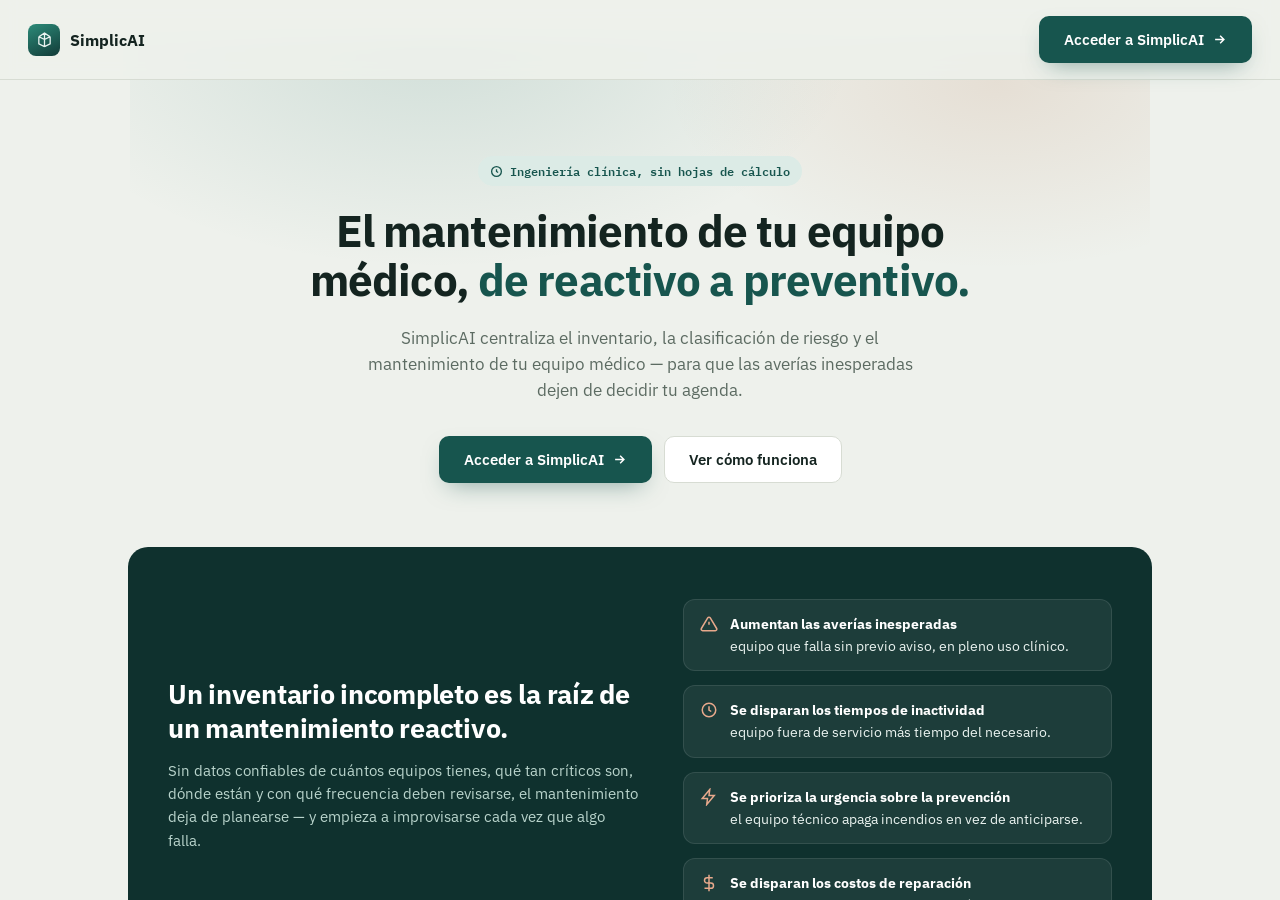
==== index.html @ 2124f2e3 "Add files via upload" ====
<!DOCTYPE html>
<html lang="es">
<head>
<meta charset="UTF-8">
<meta name="viewport" content="width=device-width, initial-scale=1.0">
<title>SimplicAI · Gestión Integral de Equipos Médicos</title>
<link rel="preconnect" href="https://fonts.googleapis.com">
<link href="https://fonts.googleapis.com/css2?family=IBM+Plex+Sans:ital,wght@0,400;0,500;0,600;0,700;1,400&family=IBM+Plex+Mono:wght@400;500;600&display=swap" rel="stylesheet">
<style>
  :root{
    --ink:#142420;
    --ink-soft:#3A4A44;
    --muted:#5C6B62;
    --paper:#EEF1EC;
    --panel:#FFFFFF;
    --panel-2:#F5F7F3;
    --line:#D7DCD3;
    --line-soft:#E3E7E0;
    --teal-900:#0F312E;
    --teal-800:#123B38;
    --teal-700:#17554E;
    --teal-600:#1F6F63;
    --teal-500:#2C8B79;
    --teal-100:#DCEBE6;
    --clay-600:#A85A2A;
    --clay-100:#F3E3D6;
    --red-700:#96281C;
    --red-100:#F4DEDA;
    --amber-600:#B8860B;
    --amber-100:#F5EACF;
    --green-600:#3F7A55;
    --green-100:#DEEBE2;
    --radius:10px;
    --shadow: 0 1px 2px rgba(15,49,46,0.06), 0 6px 20px -8px rgba(15,49,46,0.12);
  }
  *{box-sizing:border-box;}
  html,body{height:100%;}
  body{
    margin:0;
    background:var(--paper);
    color:var(--ink);
    font-family:'IBM Plex Sans',system-ui,sans-serif;
    font-size:14.5px;
    -webkit-font-smoothing:antialiased;
  }
  .mono{font-family:'IBM Plex Mono',monospace;}
  h1,h2,h3,h4{font-family:'IBM Plex Sans',sans-serif; margin:0; letter-spacing:-0.01em;}
  p{margin:0;}
  button{font-family:inherit; cursor:pointer;}
  input,select,textarea{font-family:inherit; font-size:14px;}
  ::selection{background:var(--teal-100);}

  /* ===== App shell ===== */
  .app{display:flex; min-height:100vh;}
  #providerApp{display:none; min-height:100vh;}
  .prov-hosp-card{
    background:var(--panel); border:1px solid var(--line); border-radius:var(--radius); box-shadow:var(--shadow);
    padding:18px 20px; cursor:pointer; transition:border-color .12s ease, transform .12s ease;
  }
  .prov-hosp-card:hover{border-color:var(--teal-500); transform:translateY(-1px);}
  .prov-hosp-top{display:flex; justify-content:space-between; align-items:flex-start; gap:10px; margin-bottom:10px;}
  .prov-hosp-stats{display:flex; gap:18px; margin-top:14px; padding-top:12px; border-top:1px solid var(--line-soft);}
  .prov-hosp-stat .n{font-family:'IBM Plex Mono',monospace; font-weight:700; font-size:17px;}
  .prov-hosp-stat .l{font-size:11px; color:var(--muted); text-transform:uppercase; letter-spacing:0.04em;}
  .prov-back-btn{display:inline-flex; align-items:center; gap:6px; font-size:12.5px; font-weight:600; color:var(--muted); background:none; border:none; padding:0; margin-bottom:10px;}
  .prov-back-btn:hover{color:var(--ink);}
  .prov-back-btn svg{width:15px; height:15px;}

  /* Sidebar */
  .sidebar{
    width:250px; flex:0 0 250px;
    background:var(--teal-900);
    color:#DCEBE6;
    display:flex; flex-direction:column;
    padding:22px 14px 18px;
    position:sticky; top:0; height:100vh;
  }
  .brand{display:flex; align-items:center; gap:10px; padding:4px 10px 22px; border-bottom:1px solid rgba(220,235,230,0.12); margin-bottom:16px;}
  .brand-mark{
    width:34px; height:34px; border-radius:8px;
    background:linear-gradient(155deg, var(--teal-500), var(--teal-800));
    display:flex; align-items:center; justify-content:center;
    box-shadow: inset 0 0 0 1px rgba(255,255,255,0.15);
  }
  .brand-mark svg{width:18px; height:18px;}
  .brand-name{font-weight:700; font-size:16px; color:#F4F7F3; line-height:1.1;}
  .brand-sub{font-size:10.5px; color:#8FB0A6; text-transform:uppercase; letter-spacing:0.08em; margin-top:2px;}

  .nav-group-label{font-size:10.5px; text-transform:uppercase; letter-spacing:0.09em; color:#6E9088; padding:14px 12px 6px;}
  .nav{display:flex; flex-direction:column; gap:2px;}
  .nav-item{
    display:flex; align-items:center; gap:10px;
    padding:9px 12px; border-radius:8px;
    color:#BFD6CE; text-decoration:none; font-size:13.6px; font-weight:500;
    border:none; background:transparent; width:100%; text-align:left;
    transition:background .12s ease, color .12s ease;
    position:relative;
  }
  .nav-item svg{width:17px; height:17px; flex:0 0 17px; opacity:.85;}
  .nav-item:hover{background:rgba(255,255,255,0.06); color:#fff;}
  .nav-item.active{background:var(--teal-700); color:#fff;}
  .nav-item.active svg{opacity:1;}
  .nav-badge{
    margin-left:auto; font-family:'IBM Plex Mono',monospace; font-size:10.5px;
    background:rgba(255,255,255,0.12); color:#fff; padding:1px 6px; border-radius:20px;
  }
  .nav-badge.urgent{background:var(--red-700); color:#fff;}

  .sidebar-foot{margin-top:auto; padding:14px 12px 4px; border-top:1px solid rgba(220,235,230,0.12);}
  .user-chip{display:flex; align-items:center; gap:9px;}
  .user-avatar{width:30px; height:30px; border-radius:50%; background:var(--clay-600); color:#fff; display:flex; align-items:center; justify-content:center; font-size:12px; font-weight:700;}
  .user-name{font-size:13px; color:#F0F4F1; font-weight:600;}
  .user-role{font-size:11px; color:#7FA298;}

  /* Main */
  .main{flex:1; min-width:0; display:flex; flex-direction:column;}
  .topbar{
    display:flex; align-items:center; gap:16px;
    padding:16px 28px; border-bottom:1px solid var(--line);
    background:var(--panel); position:sticky; top:0; z-index:20;
  }
  .topbar h1{font-size:19px; font-weight:700;}
  .topbar-eyebrow{font-size:11px; text-transform:uppercase; letter-spacing:0.08em; color:var(--muted); margin-bottom:2px;}
  .search{
    margin-left:auto; display:flex; align-items:center; gap:8px;
    background:var(--panel-2); border:1px solid var(--line); border-radius:8px;
    padding:7px 12px; width:280px; color:var(--muted);
  }
  .search svg{width:15px; height:15px; flex:0 0 15px;}
  .search input{border:none; background:transparent; outline:none; width:100%; color:var(--ink); font-size:13px;}
  .icon-btn{
    width:34px; height:34px; border-radius:8px; border:1px solid var(--line); background:var(--panel);
    display:flex; align-items:center; justify-content:center; color:var(--ink-soft);
  }
  .icon-btn svg{width:16px; height:16px;}

  .content{padding:26px 28px 60px; max-width:1320px; width:100%; margin:0 auto;}
  .view{display:none; animation:fade .18s ease;}
  .view.active{display:block;}
  @keyframes fade{from{opacity:0; transform:translateY(4px);} to{opacity:1; transform:none;}}

  .view-head{display:flex; align-items:flex-end; justify-content:space-between; gap:16px; margin-bottom:20px; flex-wrap:wrap;}
  .view-head h2{font-size:22px; font-weight:700;}
  .view-desc{color:var(--muted); font-size:13.5px; margin-top:4px; max-width:60ch;}

  /* Buttons */
  .btn{
    display:inline-flex; align-items:center; gap:7px; border-radius:8px; border:1px solid transparent;
    padding:9px 15px; font-size:13.5px; font-weight:600; white-space:nowrap;
  }
  .btn svg{width:15px; height:15px;}
  .btn-primary{background:var(--teal-700); color:#fff;}
  .btn-primary:hover{background:var(--teal-800);}
  .btn-clay{background:var(--clay-600); color:#fff;}
  .btn-clay:hover{background:#8f4a20;}
  .btn-ghost{background:var(--panel); border-color:var(--line); color:var(--ink);}
  .btn-ghost:hover{background:var(--panel-2);}
  .btn-sm{padding:6px 11px; font-size:12.5px;}
  .btn-block{width:100%; justify-content:center;}

  /* Cards / grid */
  .grid{display:grid; gap:16px;}
  .grid-4{grid-template-columns:repeat(4,1fr);}
  .grid-3{grid-template-columns:repeat(3,1fr);}
  .grid-2{grid-template-columns:repeat(2,1fr);}
  @media (max-width:1080px){.grid-4{grid-template-columns:repeat(2,1fr);} .grid-3{grid-template-columns:repeat(2,1fr);}}

  .card{background:var(--panel); border:1px solid var(--line); border-radius:var(--radius); box-shadow:var(--shadow);}
  .card-pad{padding:18px 20px;}

  .kpi{padding:17px 18px;}
  .kpi-label{font-size:11.5px; text-transform:uppercase; letter-spacing:0.05em; color:var(--muted); font-weight:600; display:flex; justify-content:space-between; align-items:center;}
  .kpi-value{font-size:28px; font-weight:700; margin-top:8px; font-family:'IBM Plex Mono',monospace;}
  .kpi-sub{font-size:12px; color:var(--muted); margin-top:4px;}
  .kpi-dot{width:8px; height:8px; border-radius:50%;}

  .section-title{font-size:15px; font-weight:700; margin-bottom:2px;}
  .section-sub{font-size:12.5px; color:var(--muted); margin-bottom:14px;}

  /* Tag / badges */
  .asset-tag{
    display:inline-flex; align-items:center; gap:6px;
    font-family:'IBM Plex Mono',monospace; font-size:11.5px; font-weight:600;
    border:1.5px solid var(--ink); border-radius:4px; padding:2px 7px 2px 6px;
    background:repeating-linear-gradient(135deg, #fff, #fff 5px, #FAFAF8 5px, #FAFAF8 10px);
    letter-spacing:0.02em;
  }
  .asset-tag .dot{width:5px; height:5px; border-radius:50%; background:var(--teal-600);}

  .pill{display:inline-flex; align-items:center; gap:5px; font-size:11.5px; font-weight:600; padding:3px 9px; border-radius:20px;}
  .pill-teal{background:var(--teal-100); color:var(--teal-800);}
  .pill-clay{background:var(--clay-100); color:var(--clay-600);}
  .pill-red{background:var(--red-100); color:var(--red-700);}
  .pill-amber{background:var(--amber-100); color:#8a6606;}
  .pill-green{background:var(--green-100); color:var(--green-600);}
  .pill-gray{background:#E7EAE5; color:var(--muted);}

  /* GE segmented bar (signature element) */
  .ge-bar{display:flex; align-items:center; gap:10px;}
  .ge-track{flex:1; height:9px; border-radius:5px; overflow:hidden; display:flex; background:var(--panel-2); border:1px solid var(--line-soft);}
  .ge-seg{height:100%;}
  .ge-seg.funcion{background:var(--teal-700);}
  .ge-seg.aplicacion{background:var(--teal-500);}
  .ge-seg.mantenimiento{background:var(--clay-600);}
  .ge-seg.antecedentes{background:#C9B36B;}
  .ge-num{font-family:'IBM Plex Mono',monospace; font-weight:700; font-size:14px; min-width:26px; text-align:right;}
  .ge-legend{display:flex; gap:14px; flex-wrap:wrap; margin-top:10px; font-size:11.5px; color:var(--muted);}
  .ge-legend span{display:inline-flex; align-items:center; gap:5px;}
  .ge-legend i{width:8px; height:8px; border-radius:2px; display:inline-block;}

  /* Table */
  table{width:100%; border-collapse:collapse;}
  thead th{
    text-align:left; font-size:11px; text-transform:uppercase; letter-spacing:0.05em; color:var(--muted);
    font-weight:600; padding:0 14px 10px; border-bottom:1px solid var(--line);
  }
  th.sortable{cursor:pointer; user-select:none; white-space:nowrap;}
  th.sortable:hover{color:var(--ink-soft);}
  th.sortable .sort-arrow{font-size:9px; margin-left:3px; opacity:.5;}
  th.sortable.sort-active{color:var(--teal-700);}
  th.sortable.sort-active .sort-arrow{opacity:1;}
  tbody td{padding:12px 14px; border-bottom:1px solid var(--line-soft); font-size:13.4px; vertical-align:middle;}
  tbody tr:last-child td{border-bottom:none;}
  tbody tr.clickable:hover{background:var(--panel-2); cursor:pointer;}
  .table-wrap{overflow-x:auto;}
  .cell-primary{font-weight:600;}
  .cell-sub{font-size:12px; color:var(--muted); margin-top:2px;}

  /* Filters bar */
  .filters{display:flex; gap:10px; flex-wrap:wrap; align-items:center; margin-bottom:16px;}
  .select, .input{
    border:1px solid var(--line); background:var(--panel); border-radius:8px; padding:8px 11px; font-size:13px; color:var(--ink);
  }
  .field{display:flex; flex-direction:column; gap:5px;}
  .field label{font-size:12px; font-weight:600; color:var(--ink-soft);}
  .field .hint{font-size:11px; color:var(--muted); font-weight:400;}
  textarea.input{resize:vertical; min-height:70px;}

  /* Equipment detail drawer */
  .overlay{position:fixed; inset:0; background:rgba(15,30,28,0.42); z-index:90; display:none;}
  .overlay.active{display:block;}
  .drawer{
    position:fixed; top:0; right:0; height:100vh; width:min(560px, 94vw);
    background:var(--panel); z-index:95; box-shadow:-16px 0 40px -10px rgba(15,30,28,0.35);
    transform:translateX(100%); transition:transform .22s ease; display:flex; flex-direction:column;
  }
  .drawer.active{transform:none;}
  .drawer-head{padding:20px 22px 16px; border-bottom:1px solid var(--line); display:flex; justify-content:space-between; align-items:flex-start; gap:12px;}
  .drawer-body{padding:18px 22px 40px; overflow-y:auto; flex:1;}
  .drawer-close{width:30px; height:30px; border-radius:7px; border:1px solid var(--line); background:var(--panel); flex:0 0 auto; display:flex; align-items:center; justify-content:center;}
  .drawer-close svg{width:15px; height:15px;}

  .tabs{display:flex; gap:4px; border-bottom:1px solid var(--line); margin:6px 0 18px;}
  .tab-btn{background:none; border:none; padding:9px 4px; margin-right:16px; font-size:13px; font-weight:600; color:var(--muted); border-bottom:2px solid transparent;}
  .tab-btn.active{color:var(--teal-800); border-color:var(--teal-700);}
  .tab-pane{display:none;}
  .tab-pane.active{display:block;}

  .kv{display:grid; grid-template-columns:1fr 1fr; gap:12px 16px; margin-bottom:6px;}
  .kv-item .k{font-size:11px; text-transform:uppercase; letter-spacing:0.04em; color:var(--muted); margin-bottom:3px;}
  .kv-item .v{font-size:13.6px; font-weight:600;}
  .kv-item .v.mono{font-family:'IBM Plex Mono',monospace; font-weight:500;}

  .doc-row{display:flex; align-items:center; gap:10px; padding:9px 0; border-bottom:1px solid var(--line-soft);}
  .doc-row:last-child{border-bottom:none;}
  .doc-icon{width:30px; height:30px; border-radius:7px; background:var(--panel-2); border:1px solid var(--line); display:flex; align-items:center; justify-content:center; flex:0 0 30px;}
  .doc-icon svg{width:14px; height:14px; color:var(--muted);}
  .doc-name{font-size:13px; font-weight:600;}
  .doc-meta{font-size:11.5px; color:var(--muted);}

  .timeline{position:relative; padding-left:18px;}
  .timeline::before{content:""; position:absolute; left:4px; top:4px; bottom:4px; width:1.5px; background:var(--line);}
  .timeline-item{position:relative; padding-bottom:16px;}
  .timeline-item::before{content:""; position:absolute; left:-18px; top:3px; width:9px; height:9px; border-radius:50%; background:var(--teal-600); border:2px solid #fff; box-shadow:0 0 0 1px var(--teal-600);}
  .timeline-item .t-date{font-size:11px; color:var(--muted); font-family:'IBM Plex Mono',monospace;}
  .timeline-item .t-title{font-size:13px; font-weight:600; margin-top:2px;}
  .timeline-item .t-desc{font-size:12.5px; color:var(--muted); margin-top:2px;}

  /* Modal */
  .modal-overlay{position:fixed; inset:0; background:rgba(15,30,28,0.46); z-index:100; display:none; align-items:flex-start; justify-content:center; padding:5vh 16px; overflow-y:auto;}
  .modal-overlay.active{display:flex;}
  .modal{background:var(--panel); width:min(640px, 100%); border-radius:14px; box-shadow:0 30px 60px -15px rgba(15,30,28,0.4); overflow:hidden;}
  .modal-head{padding:20px 24px; border-bottom:1px solid var(--line); display:flex; justify-content:space-between; align-items:flex-start;}
  .modal-head h3{font-size:17px; font-weight:700;}
  .modal-head p{font-size:12.5px; color:var(--muted); margin-top:3px;}
  .modal-body{padding:20px 24px; display:flex; flex-direction:column; gap:14px; max-height:64vh; overflow-y:auto;}
  .modal-foot{padding:16px 24px; border-top:1px solid var(--line); display:flex; justify-content:flex-end; gap:10px; background:var(--panel-2);}
  .form-row{display:grid; grid-template-columns:1fr 1fr; gap:12px;}
  .urgency-picker{display:flex; gap:8px;}
  .urgency-opt{flex:1; border:1.5px solid var(--line); border-radius:8px; padding:9px 8px; text-align:center; font-size:12px; font-weight:600; color:var(--muted); cursor:pointer;}
  .urgency-opt.sel-emerg.selected{border-color:var(--red-700); background:var(--red-100); color:var(--red-700);}
  .urgency-opt.sel-urg.selected{border-color:var(--amber-600); background:var(--amber-100); color:#8a6606;}
  .urgency-opt.sel-reg.selected{border-color:var(--green-600); background:var(--green-100); color:var(--green-600);}

  .toast-stack{
    position:fixed; bottom:24px; left:50%; transform:translateX(-50%);
    display:flex; flex-direction:column-reverse; gap:9px; z-index:200;
    align-items:center; pointer-events:none; max-width:92vw;
  }
  .toast-item{
    background:var(--teal-900); color:#fff; padding:12px 18px; border-radius:9px; font-size:13.3px; font-weight:600;
    display:flex; align-items:center; gap:10px; box-shadow:0 12px 30px -8px rgba(0,0,0,0.35);
    opacity:0; transform:translateY(12px); transition:all .25s ease; max-width:420px; text-align:left;
  }
  .toast-item.show{opacity:1; transform:translateY(0);}
  .toast-item svg{width:16px; height:16px; flex:0 0 16px;}
  .toast-item.tone-info svg{color:#8FD6BE;}
  .toast-item.tone-success{background:var(--teal-700);}
  .toast-item.tone-success svg{color:#BEF0D8;}
  .toast-item.tone-warning{background:#7A5A12;}
  .toast-item.tone-warning svg{color:#F4D98B;}
  .toast-item.tone-danger{background:var(--red-700);}
  .toast-item.tone-danger svg{color:#F7C7BE;}

  /* Checklist module */
  .check-card{border:1px solid var(--line); border-radius:10px; padding:14px 16px; background:var(--panel); display:flex; flex-direction:column; gap:10px;}
  .check-card.done{background:var(--green-100); border-color:#bcdcc7;}
  .check-top{display:flex; justify-content:space-between; align-items:flex-start; gap:10px;}
  .check-items{display:flex; flex-direction:column; gap:7px;}
  .check-item{display:flex; align-items:center; gap:9px; font-size:13px;}
  .check-item input{width:16px; height:16px; accent-color:var(--teal-700);}
  .check-item.checked-off label{text-decoration:line-through; color:var(--muted);}
  .check-meta{display:flex; gap:10px; margin-top:2px;}
  .check-meta input{flex:1;}

  .empty-state{padding:40px 20px; text-align:center; color:var(--muted);}
  .empty-state svg{width:34px; height:34px; margin-bottom:10px; opacity:.5;}
  .empty-state .t{font-weight:600; color:var(--ink-soft); margin-bottom:3px;}

  .req-card{border:1px solid var(--line); border-radius:10px; padding:14px 16px; background:var(--panel); display:flex; flex-direction:column; gap:8px;}
  .req-top{display:flex; justify-content:space-between; gap:10px; align-items:flex-start;}
  .req-desc{font-size:13px; color:var(--ink-soft); line-height:1.45;}
  .req-foot{display:flex; justify-content:space-between; align-items:center; font-size:11.5px; color:var(--muted); font-family:'IBM Plex Mono',monospace;}

  .bar-row{display:flex; align-items:center; gap:10px; margin-bottom:10px;}
  .bar-label{width:150px; font-size:12.5px; color:var(--ink-soft); flex:0 0 150px;}
  .bar-track{flex:1; height:8px; border-radius:5px; background:var(--panel-2); border:1px solid var(--line-soft); overflow:hidden;}
  .bar-fill{height:100%; background:var(--teal-600); border-radius:5px;}
  .bar-value{width:44px; text-align:right; font-family:'IBM Plex Mono',monospace; font-size:12px; flex:0 0 44px;}

  .scope-note{font-size:11.5px; color:var(--muted); background:var(--panel-2); border:1px dashed var(--line); border-radius:8px; padding:8px 11px; margin-top:4px;}

  @media (max-width: 860px){
    .sidebar{position:fixed; z-index:80; transform:translateX(-100%); transition:transform .2s ease;}
    .sidebar.mobile-open{transform:none;}
    .content{padding:18px 14px 50px;}
    .grid-4, .grid-3, .grid-2, .form-row, .kv{grid-template-columns:1fr;}
    .search{display:none;}
  }

  /* ===== Login gate ===== */
  /* ===== Landing page ===== */
  #landingPage{
    position:fixed; inset:0; z-index:600; overflow-y:auto; background:var(--paper);
  }
  .land-nav{
    position:sticky; top:0; z-index:5; display:flex; align-items:center; justify-content:space-between;
    padding:16px 28px; background:rgba(238,241,236,0.9); backdrop-filter:blur(8px); border-bottom:1px solid var(--line);
  }
  .land-nav-brand{display:flex; align-items:center; gap:10px;}
  .land-nav-mark{width:32px; height:32px; border-radius:8px; background:linear-gradient(155deg, var(--teal-500), var(--teal-800)); display:flex; align-items:center; justify-content:center;}
  .land-nav-mark svg{width:17px; height:17px;}
  .land-nav-name{font-weight:700; font-size:16px; color:var(--ink);}

  .land-hero{
    padding:76px 28px 64px; text-align:center; max-width:820px; margin:0 auto;
    position:relative;
  }
  .land-hero::before{
    content:""; position:absolute; inset:-40px -100px auto -100px; height:420px; z-index:-1;
    background: radial-gradient(700px 380px at 30% 0%, rgba(31,111,99,0.14), transparent 60%),
                radial-gradient(600px 340px at 85% 10%, rgba(168,90,42,0.12), transparent 55%);
  }
  .land-eyebrow{
    display:inline-flex; align-items:center; gap:7px; font-family:'IBM Plex Mono',monospace; font-size:12px;
    color:var(--teal-700); background:var(--teal-100); padding:5px 12px; border-radius:20px; font-weight:600; margin-bottom:20px;
  }
  .land-hero h1{font-size:44px; line-height:1.12; font-weight:700; letter-spacing:-0.02em; color:var(--ink);}
  .land-hero h1 em{font-style:normal; color:var(--teal-700);}
  .land-hero p{font-size:17px; color:var(--muted); margin:20px auto 0; max-width:560px; line-height:1.55;}
  .land-hero-ctas{display:flex; gap:12px; justify-content:center; margin-top:32px; flex-wrap:wrap;}
  .land-btn{
    display:inline-flex; align-items:center; gap:8px; padding:13px 24px; border-radius:10px; font-size:15px; font-weight:600;
    border:1.5px solid transparent; cursor:pointer;
  }
  .land-btn-primary{background:var(--teal-700); color:#fff; box-shadow:0 10px 24px -10px rgba(23,85,78,0.5);}
  .land-btn-primary:hover{background:var(--teal-800);}
  .land-btn-ghost{background:var(--panel); border-color:var(--line); color:var(--ink);}
  .land-btn-ghost:hover{background:var(--panel-2);}

  .land-section{padding:64px 28px; max-width:1080px; margin:0 auto;}
  .land-section.tight{padding-top:0;}
  .land-section-head{max-width:640px; margin:0 auto 40px; text-align:center;}
  .land-section-head h2{font-size:28px; font-weight:700; letter-spacing:-0.01em; color:var(--ink);}
  .land-section-head p{font-size:15px; color:var(--muted); margin-top:10px; line-height:1.55;}

  .land-problem{background:var(--teal-900); color:#EAF3F0; border-radius:20px; padding:52px 40px; max-width:1080px; margin:0 28px;}
  @media(min-width:1136px){ .land-problem{margin:0 auto;} }
  .land-problem-grid{display:grid; grid-template-columns:1.1fr 1fr; gap:44px; align-items:center;}
  .land-problem h2{font-size:27px; font-weight:700; line-height:1.25; color:#fff;}
  .land-problem p{font-size:14.5px; color:#B9D4CC; margin-top:14px; line-height:1.6;}
  .land-problem-list{display:flex; flex-direction:column; gap:14px;}
  .land-problem-item{display:flex; gap:12px; align-items:flex-start; background:rgba(255,255,255,0.06); border:1px solid rgba(255,255,255,0.1); border-radius:12px; padding:14px 16px;}
  .land-problem-item svg{width:18px; height:18px; flex:0 0 18px; color:#E8A98C; margin-top:1px;}
  .land-problem-item div{font-size:13.5px; color:#EAF3F0; line-height:1.5;}
  .land-problem-item strong{display:block; font-size:13.5px; margin-bottom:2px; color:#fff;}

  .land-models{display:grid; grid-template-columns:1fr 1fr; gap:22px;}
  .land-model-card{background:var(--panel); border:1.5px solid var(--line); border-radius:16px; padding:30px 28px;}
  .land-model-card.accent{border-color:var(--teal-500); box-shadow:0 16px 40px -20px rgba(23,85,78,0.35);}
  .land-model-tag{display:inline-block; font-size:11px; font-weight:700; letter-spacing:0.04em; text-transform:uppercase; padding:4px 10px; border-radius:20px; margin-bottom:14px;}
  .land-model-card:nth-child(1) .land-model-tag{background:var(--teal-100); color:var(--teal-800);}
  .land-model-card:nth-child(2) .land-model-tag{background:var(--clay-100); color:var(--clay-600);}
  .land-model-card h3{font-size:19px; font-weight:700; margin-bottom:10px;}
  .land-model-card p{font-size:14px; color:var(--ink-soft); line-height:1.6; margin-bottom:16px;}
  .land-model-card ul{list-style:none; display:flex; flex-direction:column; gap:9px;}
  .land-model-card li{display:flex; gap:9px; font-size:13.5px; color:var(--ink-soft); align-items:flex-start;}
  .land-model-card li svg{width:15px; height:15px; flex:0 0 15px; color:var(--teal-600); margin-top:2px;}

  .land-features{display:grid; grid-template-columns:repeat(3, 1fr); gap:18px;}
  .land-feature{background:var(--panel); border:1px solid var(--line); border-radius:14px; padding:22px 20px;}
  .land-feature-icon{width:38px; height:38px; border-radius:9px; background:var(--teal-100); display:flex; align-items:center; justify-content:center; margin-bottom:14px;}
  .land-feature-icon svg{width:18px; height:18px; color:var(--teal-700);}
  .land-feature h4{font-size:14.5px; font-weight:700; margin-bottom:6px;}
  .land-feature p{font-size:12.8px; color:var(--muted); line-height:1.5;}

  .land-steps{display:grid; grid-template-columns:repeat(3, 1fr); gap:24px; counter-reset:landstep;}
  .land-step{position:relative; padding-top:6px;}
  .land-step-num{
    width:34px; height:34px; border-radius:50%; background:var(--teal-700); color:#fff; font-family:'IBM Plex Mono',monospace;
    font-weight:700; font-size:14px; display:flex; align-items:center; justify-content:center; margin-bottom:14px;
  }
  .land-step h4{font-size:14.5px; font-weight:700; margin-bottom:6px;}
  .land-step p{font-size:13px; color:var(--muted); line-height:1.55;}

  .land-cta{
    text-align:center; padding:56px 28px 72px;
  }
  .land-cta-box{
    max-width:640px; margin:0 auto; background:linear-gradient(135deg, var(--teal-800), var(--teal-900)); border-radius:20px; padding:46px 36px; color:#fff;
  }
  .land-cta-box h2{font-size:24px; font-weight:700;}
  .land-cta-box p{font-size:14px; color:#BFD6CE; margin:10px 0 24px;}

  .land-footer{border-top:1px solid var(--line); padding:26px 28px; text-align:center; font-size:12px; color:var(--muted);}

  @media(max-width:860px){
    .land-hero h1{font-size:32px;}
    .land-problem-grid{grid-template-columns:1fr;}
    .land-models{grid-template-columns:1fr;}
    .land-features{grid-template-columns:1fr 1fr;}
    .land-steps{grid-template-columns:1fr;}
  }
  @media(max-width:560px){
    .land-features{grid-template-columns:1fr;}
  }

  #loginGate{
    position:fixed; inset:0; z-index:500;
    background:
      radial-gradient(1100px 600px at 15% -10%, rgba(31,111,99,0.35), transparent 60%),
      radial-gradient(900px 500px at 100% 110%, rgba(168,90,42,0.25), transparent 55%),
      var(--teal-900);
    display:flex; align-items:center; justify-content:center; padding:20px;
  }
  .login-card{
    width:100%; max-width:380px; background:var(--panel); border-radius:16px;
    box-shadow:0 30px 70px -20px rgba(0,0,0,0.5); overflow:hidden;
  }
  .login-head{padding:30px 30px 20px; text-align:center;}
  .login-brand-mark{
    width:46px; height:46px; border-radius:11px; margin:0 auto 14px;
    background:linear-gradient(155deg, var(--teal-500), var(--teal-800));
    display:flex; align-items:center; justify-content:center;
    box-shadow: inset 0 0 0 1px rgba(255,255,255,0.15);
  }
  .login-brand-mark svg{width:22px; height:22px;}
  .login-head h2{font-size:19px; font-weight:700;}
  .login-head p{font-size:12.5px; color:var(--muted); margin-top:5px;}
  .login-body{padding:6px 30px 28px; display:flex; flex-direction:column; gap:14px;}
  .user-picker{display:flex; flex-direction:column; gap:7px;}
  .user-opt{
    display:flex; align-items:center; gap:10px; border:1.5px solid var(--line); border-radius:9px;
    padding:9px 12px; cursor:pointer; text-align:left; background:var(--panel);
  }
  .user-opt .ua{width:26px; height:26px; border-radius:50%; background:var(--panel-2); border:1px solid var(--line); display:flex; align-items:center; justify-content:center; font-size:11px; font-weight:700; color:var(--ink-soft); flex:0 0 26px;}
  .user-opt span{font-size:13.4px; font-weight:600;}
  .user-opt.selected{border-color:var(--teal-600); background:var(--teal-100);}
  .user-opt.selected .ua{background:var(--teal-700); color:#fff; border-color:var(--teal-700);}
  .login-error{
    display:none; font-size:12.5px; color:var(--red-700); background:var(--red-100);
    border-radius:8px; padding:8px 11px; font-weight:600;
  }
  .login-error.show{display:block;}
  .login-foot{padding:14px 30px 26px; text-align:center; font-size:11px; color:var(--muted);}
</style>
</head>
<body>

<!-- ============ LANDING PAGE ============ -->
<div id="landingPage">
  <nav class="land-nav">
    <div class="land-nav-brand">
      <div class="land-nav-mark">
        <svg viewBox="0 0 24 24" fill="none" stroke="#EAF3F0" stroke-width="1.8"><path d="M12 3v18M4 8l8-5 8 5M4 8v10l8 4M4 8l8 4m8-4v10l-8 4m8-14l-8 4m0 10V12"/></svg>
      </div>
      <div class="land-nav-name">SimplicAI</div>
    </div>
    <button class="land-btn land-btn-primary" onclick="irALogin()">
      Acceder a SimplicAI
      <svg viewBox="0 0 24 24" width="15" height="15" fill="none" stroke="currentColor" stroke-width="2.4"><path d="M5 12h14M13 6l6 6-6 6"/></svg>
    </button>
  </nav>

  <!-- Hero -->
  <header class="land-hero">
    <span class="land-eyebrow">
      <svg viewBox="0 0 24 24" width="13" height="13" fill="none" stroke="currentColor" stroke-width="2.4"><circle cx="12" cy="12" r="9"/><path d="M12 8v4l3 2"/></svg>
      Ingeniería clínica, sin hojas de cálculo
    </span>
    <h1>El mantenimiento de tu equipo médico, <em>de reactivo a preventivo.</em></h1>
    <p>SimplicAI centraliza el inventario, la clasificación de riesgo y el mantenimiento de tu equipo médico — para que las averías inesperadas dejen de decidir tu agenda.</p>
    <div class="land-hero-ctas">
      <button class="land-btn land-btn-primary" onclick="irALogin()">
        Acceder a SimplicAI
        <svg viewBox="0 0 24 24" width="15" height="15" fill="none" stroke="currentColor" stroke-width="2.4"><path d="M5 12h14M13 6l6 6-6 6"/></svg>
      </button>
      <button class="land-btn land-btn-ghost" onclick="document.getElementById('landModelos').scrollIntoView({behavior:'smooth'})">
        Ver cómo funciona
      </button>
    </div>
  </header>

  <!-- El problema -->
  <section class="land-section tight">
    <div class="land-problem">
      <div class="land-problem-grid">
        <div>
          <h2>Un inventario incompleto es la raíz de un mantenimiento reactivo.</h2>
          <p>Sin datos confiables de cuántos equipos tienes, qué tan críticos son, dónde están y con qué frecuencia deben revisarse, el mantenimiento deja de planearse — y empieza a improvisarse cada vez que algo falla.</p>
        </div>
        <div class="land-problem-list">
          <div class="land-problem-item">
            <svg viewBox="0 0 24 24" fill="none" stroke="currentColor" stroke-width="2"><path d="M12 9v4"/><path d="M12 17h.01"/><path d="M10.3 3.9L1.8 18a2 2 0 001.7 3h17a2 2 0 001.7-3L13.7 3.9a2 2 0 00-3.4 0z"/></svg>
            <div><strong>Aumentan las averías inesperadas</strong>equipo que falla sin previo aviso, en pleno uso clínico.</div>
          </div>
          <div class="land-problem-item">
            <svg viewBox="0 0 24 24" fill="none" stroke="currentColor" stroke-width="2"><circle cx="12" cy="12" r="9"/><path d="M12 7v5l3 2"/></svg>
            <div><strong>Se disparan los tiempos de inactividad</strong>equipo fuera de servicio más tiempo del necesario.</div>
          </div>
          <div class="land-problem-item">
            <svg viewBox="0 0 24 24" fill="none" stroke="currentColor" stroke-width="2"><path d="M13 2L3 14h7l-1 8 10-12h-7l1-8z"/></svg>
            <div><strong>Se prioriza la urgencia sobre la prevención</strong>el equipo técnico apaga incendios en vez de anticiparse.</div>
          </div>
          <div class="land-problem-item">
            <svg viewBox="0 0 24 24" fill="none" stroke="currentColor" stroke-width="2"><path d="M12 1v22M17 5H9.5a3.5 3.5 0 000 7h5a3.5 3.5 0 010 7H6"/></svg>
            <div><strong>Se disparan los costos de reparación</strong>arreglar a las prisas siempre cuesta más que prevenir.</div>
          </div>
        </div>
      </div>
    </div>
  </section>

  <!-- Dos modelos de negocio -->
  <section class="land-section" id="landModelos">
    <div class="land-section-head">
      <h2>Un mismo software, dos formas de operarlo</h2>
      <p>SimplicAI se adapta a cómo trabaja tu hospital — ya sea que tengas tu propio equipo de ingeniería biomédica, o que lo estés contratando con nosotros.</p>
    </div>
    <div class="land-models">
      <div class="land-model-card accent">
        <span class="land-model-tag">Autogestionado</span>
        <h3>El hospital opera su propio software</h3>
        <p>Tu Director, Coordinador y Técnico Biomédico usan SimplicAI directamente, con roles y permisos hechos para cómo ya trabajan. Nosotros te ayudamos a implementarlo — tú tomas las decisiones clínicas.</p>
        <ul>
          <li><svg viewBox="0 0 24 24" fill="none" stroke="currentColor" stroke-width="2.4"><path d="M20 6L9 17l-5-5"/></svg>Inventario, checklist diario y clasificación de riesgo propios</li>
          <li><svg viewBox="0 0 24 24" fill="none" stroke="currentColor" stroke-width="2.4"><path d="M20 6L9 17l-5-5"/></svg>Aprobación interna antes de enviar una orden al proveedor</li>
          <li><svg viewBox="0 0 24 24" fill="none" stroke="currentColor" stroke-width="2.4"><path d="M20 6L9 17l-5-5"/></svg>Validan y cierran cada orden de mantenimiento ellos mismos</li>
        </ul>
      </div>
      <div class="land-model-card">
        <span class="land-model-tag">Gestionado por SimplicAI</span>
        <h3>Nosotros operamos el software por ti</h3>
        <p>Si tu hospital no tiene un departamento de ingeniería biomédica propio, nuestro equipo entra al mismo software y toma ese rol por ti — desde dar de alta el inventario hasta clasificar el riesgo de cada equipo.</p>
        <ul>
          <li><svg viewBox="0 0 24 24" fill="none" stroke="currentColor" stroke-width="2.4"><path d="M20 6L9 17l-5-5"/></svg>Servicio de ingeniería clínica externalizado, de principio a fin</li>
          <li><svg viewBox="0 0 24 24" fill="none" stroke="currentColor" stroke-width="2.4"><path d="M20 6L9 17l-5-5"/></svg>Panel consolidado de todos tus hospitales cliente, en un lugar</li>
          <li><svg viewBox="0 0 24 24" fill="none" stroke="currentColor" stroke-width="2.4"><path d="M20 6L9 17l-5-5"/></svg>Trazabilidad completa de cada orden, con bitácora y costos</li>
        </ul>
      </div>
    </div>
  </section>

  <!-- Features -->
  <section class="land-section">
    <div class="land-section-head">
      <h2>Todo lo que necesitas para dejar de improvisar</h2>
      <p>Del inventario a la clasificación de riesgo, del checklist diario al cierre validado de cada orden.</p>
    </div>
    <div class="land-features">
      <div class="land-feature">
        <div class="land-feature-icon"><svg viewBox="0 0 24 24" fill="none" stroke="currentColor" stroke-width="1.8"><path d="M21 8l-9-5-9 5 9 5 9-5z"/><path d="M3 8v8l9 5 9-5V8"/></svg></div>
        <h4>Inventario centralizado</h4>
        <p>Identificación única, ubicación, estado y ficha completa de cada equipo — médico y de TI, con reglas distintas para cada uno.</p>
      </div>
      <div class="land-feature">
        <div class="land-feature-icon"><svg viewBox="0 0 24 24" fill="none" stroke="currentColor" stroke-width="1.8"><path d="M14.7 6.3a4 4 0 10-5.4 5.4L3 18v3h3l6.3-6.3a4 4 0 005.4-5.4l-2.6 2.6-2-2 2.6-2.6z"/></svg></div>
        <h4>Clasificación de riesgo GE</h4>
        <p>Función clínica, aplicación, requisitos de mantenimiento y antecedentes de averías — la frecuencia de mantenimiento se calcula sola.</p>
      </div>
      <div class="land-feature">
        <div class="land-feature-icon"><svg viewBox="0 0 24 24" fill="none" stroke="currentColor" stroke-width="1.8"><rect x="3" y="4" width="18" height="18" rx="2"/><path d="M16 2v4M8 2v4M3 10h18"/></svg></div>
        <h4>Programa preventivo mes a mes</h4>
        <p>Navega los próximos meses y ve exactamente qué equipo requiere mantenimiento, cuándo y por qué.</p>
      </div>
      <div class="land-feature">
        <div class="land-feature-icon"><svg viewBox="0 0 24 24" fill="none" stroke="currentColor" stroke-width="1.8"><rect x="4" y="3" width="16" height="18" rx="2"/><path d="M8.5 12.5l2 2 4.5-4.5"/></svg></div>
        <h4>Revisiones diarias y semanales</h4>
        <p>Checklist de rutina según el riesgo de cada equipo, con motivo obligatorio si algo no se completa.</p>
      </div>
      <div class="land-feature">
        <div class="land-feature-icon"><svg viewBox="0 0 24 24" fill="none" stroke="currentColor" stroke-width="1.8"><path d="M10.5 3.5l10 10-3.5 3.5-10-10a2.5 2.5 0 013.5-3.5z"/><path d="M3 21l4.5-1.5L3 15.5V21z"/></svg></div>
        <h4>Órdenes con doble validación</h4>
        <p>El proveedor resuelve, el hospital confirma y cierra — con bitácora completa de cada paso.</p>
      </div>
      <div class="land-feature">
        <div class="land-feature-icon"><svg viewBox="0 0 24 24" fill="none" stroke="currentColor" stroke-width="1.8"><path d="M4 19V9m6 10V4m6 15v-7"/></svg></div>
        <h4>Indicadores que importan</h4>
        <p>Preventivo vs. correctivo, días de inactividad y costo de mantenimiento — la evidencia de que ya no operas a las prisas.</p>
      </div>
    </div>
  </section>

  <!-- Cómo funciona -->
  <section class="land-section">
    <div class="land-section-head">
      <h2>Cómo funciona</h2>
    </div>
    <div class="land-steps">
      <div class="land-step">
        <div class="land-step-num">1</div>
        <h4>Da de alta tu inventario</h4>
        <p>Cada equipo con su ficha completa: marca, serie, ubicación, riesgo clínico y frecuencia de mantenimiento.</p>
      </div>
      <div class="land-step">
        <div class="land-step-num">2</div>
        <h4>El equipo hace sus rutinas</h4>
        <p>Checklist diario o semanal según el riesgo, y solicitudes de servicio cuando algo lo requiere.</p>
      </div>
      <div class="land-step">
        <div class="land-step-num">3</div>
        <h4>Cierra el ciclo con evidencia</h4>
        <p>El proveedor resuelve, el hospital valida, y los indicadores muestran que el mantenimiento ya no es reactivo.</p>
      </div>
    </div>
  </section>

  <!-- CTA final -->
  <section class="land-cta">
    <div class="land-cta-box">
      <h2>Deja de improvisar el mantenimiento de tu equipo médico.</h2>
      <p>Entra a SimplicAI y ve tu inventario, tu programa preventivo y tus órdenes de servicio en un solo lugar.</p>
      <button class="land-btn land-btn-primary" onclick="irALogin()">
        Acceder a SimplicAI
        <svg viewBox="0 0 24 24" width="15" height="15" fill="none" stroke="currentColor" stroke-width="2.4"><path d="M5 12h14M13 6l6 6-6 6"/></svg>
      </button>
    </div>
  </section>

  <footer class="land-footer">
    SimplicAI · Gestión Integral de Equipos Médicos · Mockup de demostración
    <div style="margin-top:4px;">Desarrollado por Simplicity Ingeniería Clínica S.A.P.I. de C.V.</div>
  </footer>
</div>

<!-- ============ LOGIN GATE ============ -->
<div id="loginGate">
  <div class="login-card">
    <div class="login-head">
      <div class="login-brand-mark">
        <svg viewBox="0 0 24 24" fill="none" stroke="#EAF3F0" stroke-width="1.8"><path d="M12 3v18M4 8l8-5 8 5M4 8v10l8 4M4 8l8 4m8-4v10l-8 4m8-14l-8 4m0 10V12"/></svg>
      </div>
      <h2>SimplicAI</h2>
      <p>Ingresa con tu nombre y la contraseña del equipo para ver el mockup.</p>
    </div>
    <div class="login-body">
      <div class="field">
        <label>Usuario</label>
        <div class="user-picker" id="userPicker">
          <div class="user-opt" data-user="esaupreciado" onclick="selectLoginUser(this)"><span class="ua">EP</span><span>esaupreciado</span></div>
          <div class="user-opt" data-user="octaviorojas" onclick="selectLoginUser(this)"><span class="ua">OR</span><span>octaviorojas</span></div>
          <div class="user-opt" data-user="fernandoreyes" onclick="selectLoginUser(this)"><span class="ua">FR</span><span>fernandoreyes</span></div>
          <div style="border-top:1px dashed var(--line); margin:4px 0 2px; padding-top:8px; font-size:10.5px; text-transform:uppercase; letter-spacing:0.06em; color:var(--muted);">Equipo proveedor</div>
          <div class="user-opt" data-user="clera_admin" onclick="selectLoginUser(this)"><span class="ua">CA</span><span>clera_admin</span></div>
          <div class="user-opt" data-user="antonioperez" onclick="selectLoginUser(this)"><span class="ua">AP</span><span>antonioperez</span></div>
        </div>
      </div>
      <div class="field">
        <label>Contraseña</label>
        <input class="input" type="password" id="loginPassword" placeholder="Contraseña del equipo" onkeydown="if(event.key==='Enter') tryLogin()">
      </div>
      <div class="login-error" id="loginError">Usuario o contraseña incorrectos. Intenta de nuevo.</div>
      <button class="btn btn-primary btn-block" onclick="tryLogin()">
        <svg viewBox="0 0 24 24" fill="none" stroke="currentColor" stroke-width="2"><path d="M15 3h4a2 2 0 012 2v14a2 2 0 01-2 2h-4"/><path d="M10 17l5-5-5-5"/><path d="M15 12H3"/></svg>
        Entrar al mockup
      </button>
    </div>
    <div class="login-foot">Acceso interno de demostración · SimplicAI 2026</div>
  </div>
</div>

<div class="app">
  <!-- ============ SIDEBAR ============ -->
  <aside class="sidebar" id="sidebar">
    <div class="brand">
      <div class="brand-mark">
        <svg viewBox="0 0 24 24" fill="none" stroke="#EAF3F0" stroke-width="1.8"><path d="M12 3v18M4 8l8-5 8 5M4 8v10l8 4M4 8l8 4m8-4v10l-8 4m8-14l-8 4m0 10V12"/></svg>
      </div>
      <div>
        <div class="brand-name">SimplicAI</div>
        <div class="brand-sub">Ingeniería Clínica</div>
      </div>
    </div>

    <div class="nav-group-label">General</div>
    <div class="nav">
      <button class="nav-item active" data-view="dashboard" data-roles="admin,coordinador,tecnico">
        <svg viewBox="0 0 24 24" fill="none" stroke="currentColor" stroke-width="1.8"><rect x="3" y="3" width="7" height="9" rx="1.5"/><rect x="14" y="3" width="7" height="5" rx="1.5"/><rect x="14" y="12" width="7" height="9" rx="1.5"/><rect x="3" y="16" width="7" height="5" rx="1.5"/></svg>
        Panel General
      </button>
      <button class="nav-item" data-view="inventario" data-roles="admin,coordinador,tecnico">
        <svg viewBox="0 0 24 24" fill="none" stroke="currentColor" stroke-width="1.8"><path d="M21 8l-9-5-9 5 9 5 9-5z"/><path d="M3 8v8l9 5 9-5V8"/><path d="M12 13v8"/></svg>
        Inventario
        <span class="nav-badge" id="navBadgeInv">9</span>
      </button>
      <button class="nav-item" data-view="mantenimiento" data-roles="admin,coordinador">
        <svg viewBox="0 0 24 24" fill="none" stroke="currentColor" stroke-width="1.8"><path d="M14.7 6.3a4 4 0 10-5.4 5.4L3 18v3h3l6.3-6.3a4 4 0 005.4-5.4l-2.6 2.6-2-2 2.6-2.6z"/></svg>
        Programa de Mantenimiento
      </button>
    </div>

    <div class="nav-group-label">Operación diaria</div>
    <div class="nav">
      <button class="nav-item" data-view="revisiones" data-roles="admin,coordinador,tecnico">
        <svg viewBox="0 0 24 24" fill="none" stroke="currentColor" stroke-width="1.8"><rect x="4" y="3" width="16" height="18" rx="2"/><path d="M9 3v2a1 1 0 001 1h4a1 1 0 001-1V3"/><path d="M8.5 12.5l2 2 4.5-4.5"/></svg>
        Revisiones Diarias
        <span class="nav-badge" id="navBadgeRev">0</span>
      </button>
      <button class="nav-item" data-view="correctivo" data-roles="admin,coordinador">
        <svg viewBox="0 0 24 24" fill="none" stroke="currentColor" stroke-width="1.8"><path d="M10.5 3.5l10 10-3.5 3.5-10-10a2.5 2.5 0 013.5-3.5z"/><path d="M3 21l4.5-1.5L3 15.5V21z"/><path d="M13 6l5 5"/></svg>
        Órdenes de Mantenimiento
        <span class="nav-badge urgent" id="navBadgeCorr">0</span>
      </button>
      <button class="nav-item" data-view="indicadores" data-roles="admin,coordinador">
        <svg viewBox="0 0 24 24" fill="none" stroke="currentColor" stroke-width="1.8"><path d="M4 19V9m6 10V4m6 15v-7"/></svg>
        Indicadores
      </button>
    </div>

    <div class="sidebar-foot">
      <div class="user-chip">
        <div class="user-avatar" id="sidebarAvatar">–</div>
        <div>
          <div class="user-name" id="sidebarUserName">—</div>
          <div class="user-role" id="sidebarUserRole">—</div>
        </div>
      </div>
      <button class="nav-item" style="margin-top:8px; color:#9CB8AE;" onclick="logout()">
        <svg viewBox="0 0 24 24" fill="none" stroke="currentColor" stroke-width="1.8"><path d="M9 21H5a2 2 0 01-2-2V5a2 2 0 012-2h4"/><path d="M16 17l5-5-5-5"/><path d="M21 12H9"/></svg>
        Cerrar sesión
      </button>
    </div>
  </aside>

  <!-- ============ MAIN ============ -->
  <div class="main">
    <div class="topbar">
      <div>
        <div class="topbar-eyebrow">Hospital General del Valle · ZMG</div>
        <h1 id="topbarTitle">Panel General</h1>
      </div>
      <div class="search">
        <svg viewBox="0 0 24 24" fill="none" stroke="currentColor" stroke-width="2"><circle cx="11" cy="11" r="7"/><path d="M21 21l-4.35-4.35"/></svg>
        <input type="text" placeholder="Buscar equipo, folio o serie…" id="globalSearch">
      </div>
      <button class="icon-btn" title="Notificaciones">
        <svg viewBox="0 0 24 24" fill="none" stroke="currentColor" stroke-width="1.8"><path d="M18 8a6 6 0 10-12 0c0 7-3 9-3 9h18s-3-2-3-9"/><path d="M13.7 21a2 2 0 01-3.4 0"/></svg>
      </button>
    </div>

    <div class="content">

      <!-- ============ DASHBOARD ============ -->
      <section class="view active" id="view-dashboard">
        <div class="view-head">
          <div>
            <h2 id="dashGreeting">Buenos días</h2>
            <div class="view-desc">Esto es lo que necesita atención hoy en el parque de equipo médico.</div>
          </div>
        </div>

        <div class="grid grid-4" id="dashKpiGrid" style="margin-bottom:18px;">
          <div class="card kpi" id="kpiEquiposRegistrados">
            <div class="kpi-label">Equipos registrados <span class="kpi-dot" style="background:var(--teal-600)"></span></div>
            <div class="kpi-value">9</div>
            <div class="kpi-sub">6 en Quirófano / UCI · 3 en áreas de apoyo</div>
          </div>
          <div class="card kpi" id="kpiIncluidosIMP">
            <div class="kpi-label">Incluidos en programa IMP <span class="kpi-dot" style="background:var(--teal-600)"></span></div>
            <div class="kpi-value">6 <span style="font-size:14px; color:var(--muted); font-weight:500;">/ 9</span></div>
            <div class="kpi-sub">Clasificación GE ≥ 12 según metodología de riesgo</div>
          </div>
          <div class="card kpi">
            <div class="kpi-label">Revisiones pendientes hoy <span class="kpi-dot" style="background:var(--amber-600)"></span></div>
            <div class="kpi-value" id="dashPendientes">6</div>
            <div class="kpi-sub">Checklist de rutina diaria sin completar</div>
          </div>
          <div class="card kpi">
            <div class="kpi-label">Solicitudes abiertas <span class="kpi-dot" style="background:var(--red-700)"></span></div>
            <div class="kpi-value" id="dashSolicitudes">0</div>
            <div class="kpi-sub">Reportes de desperfecto sin resolver</div>
          </div>
        </div>

        <div class="grid" id="dashDetailGrid" style="grid-template-columns:1.3fr 1fr; margin-bottom:18px;">
          <div class="card card-pad">
            <div class="section-title">Equipos críticos (GE alto, clasificación I)</div>
            <div class="section-sub">Requieren mayor frecuencia de inspección y mantenimiento preventivo.</div>
            <div id="dashCriticos"></div>
          </div>
          <div class="card card-pad">
            <div class="section-title">Distribución por clasificación</div>
            <div class="section-sub">Según puntaje GE del programa de mantenimiento.</div>
            <div id="dashDistribucion"></div>
          </div>
        </div>

        <div class="card card-pad">
          <div class="section-title">Actividad reciente</div>
          <div class="section-sub">Últimos movimientos en revisiones y solicitudes.</div>
          <div id="dashActividad" class="timeline"></div>
        </div>
      </section>

      <!-- ============ INVENTARIO ============ -->
      <section class="view" id="view-inventario">
        <div class="view-head">
          <div>
            <h2>Inventario de Equipos</h2>
            <div class="view-desc">Registro general y detallado de todos los equipos médicos del hospital.</div>
          </div>
          <button class="btn btn-primary" id="btnAddEquipo" onclick="openAddEquipoModal()">
            <svg viewBox="0 0 24 24" fill="none" stroke="currentColor" stroke-width="2.2"><path d="M12 5v14M5 12h14"/></svg>
            Agregar equipo
          </button>
        </div>

        <div class="filters">
          <input class="input" id="filtroTexto" placeholder="Buscar por nombre, folio o serie…" style="min-width:220px;" oninput="renderInventario()">
          <select class="select" id="filtroArea" onchange="renderInventario()">
            <option value="">Todas las áreas</option>
          </select>
          <select class="select" id="filtroCategoria" onchange="renderInventario()">
            <option value="">Toda categoría funcional</option>
            <option>Terapéutico</option>
            <option>Diagnóstico</option>
            <option>Analítico</option>
            <option>Otros</option>
            <option>TI / Activo</option>
          </select>
          <select class="select" id="filtroEstado" onchange="renderInventario()">
            <option value="">Todo estado</option>
            <option>Operativo</option>
            <option>En mantenimiento</option>
            <option>Fuera de servicio</option>
          </select>
          <select class="select" id="filtroClasif" onchange="renderInventario()">
            <option value="">Toda clasificación</option>
            <option value="I">Incluido en programa (I)</option>
            <option value="N">No incluido (N)</option>
          </select>
        </div>

        <div class="card">
          <div class="table-wrap">
            <table>
              <thead>
                <tr>
                  <th>Equipo</th>
                  <th>Folio / Serie</th>
                  <th>Ubicación</th>
                  <th>Categoría</th>
                  <th>Estado</th>
                  <th>Puntaje GE</th>
                  <th>Clasif.</th>
                  <th></th>
                </tr>
              </thead>
              <tbody id="inventarioBody"></tbody>
            </table>
          </div>
        </div>
      </section>

      <!-- ============ PROGRAMA DE MANTENIMIENTO ============ -->
      <section class="view" id="view-mantenimiento">
        <div class="view-head">
          <div>
            <h2>Programa de Mantenimiento</h2>
            <div class="view-desc">Clasificación de equipos por nivel de riesgo (metodología del Número GE) y frecuencia de inspección resultante.</div>
          </div>
          <button class="btn btn-ghost" onclick="openGECalc()">
            <svg viewBox="0 0 24 24" fill="none" stroke="currentColor" stroke-width="1.9"><rect x="4" y="2" width="16" height="20" rx="2"/><path d="M8 6h8M8 10h.01M12 10h.01M16 10h.01M8 14h.01M12 14h.01M16 14h.01M8 18h.01M12 18h.01"/></svg>
            Calcular Número GE
          </button>
        </div>

        <div class="grid grid-3" style="margin-bottom:18px;">
          <div class="card kpi">
            <div class="kpi-label">Vencidos <span class="kpi-dot" style="background:var(--red-700)"></span></div>
            <div class="kpi-value" id="kpiVencidos">0</div>
            <div class="kpi-sub">Ya pasó su fecha de mantenimiento preventivo programada</div>
          </div>
          <div class="card kpi">
            <div class="kpi-label">Sin historial — por programar <span class="kpi-dot" style="background:var(--amber-600)"></span></div>
            <div class="kpi-value" id="kpiSinHistorial">0</div>
            <div class="kpi-sub">Nunca se les ha registrado un mantenimiento preventivo</div>
          </div>
          <div class="card kpi">
            <div class="kpi-label">Programados este mes <span class="kpi-dot" style="background:var(--teal-600)"></span></div>
            <div class="kpi-value" id="kpiEsteMes">0</div>
            <div class="kpi-sub">Dentro de plazo, con fecha prevista en el mes en curso</div>
          </div>
        </div>

        <div class="card" style="margin-bottom:18px;">
          <div class="card-pad" style="padding-bottom:6px; display:flex; justify-content:space-between; align-items:flex-start; gap:12px; flex-wrap:wrap;">
            <div>
              <div class="section-title">Mantenimiento preventivo programado</div>
              <div class="section-sub">Equipos incluidos en el programa (GE ≥ 12) cuyo mantenimiento preventivo cae dentro del mes seleccionado, según su frecuencia (trimestral / semestral / anual). En el mes actual también incluye lo vencido y sin historial. Usa "Registrar realizado" cuando se complete, para recalcular su próxima fecha.</div>
            </div>
            <span class="pill pill-clay" style="font-size:12.5px;"><span id="imScheduleCount">0</span> equipo(s)</span>
          </div>
          <div class="card-pad" style="padding-top:4px; padding-bottom:14px; display:flex; align-items:center; gap:10px; flex-wrap:wrap;">
            <button class="icon-btn" id="imMesPrev" onclick="cambiarMesProgramacion(-1)" title="Mes anterior">
              <svg viewBox="0 0 24 24" fill="none" stroke="currentColor" stroke-width="2"><path d="M15 18l-6-6 6-6"/></svg>
            </button>
            <div class="mono" id="imScheduleMonthLabel" style="font-weight:700; font-size:14px; min-width:170px; text-align:center;">este mes</div>
            <button class="icon-btn" id="imMesNext" onclick="cambiarMesProgramacion(1)" title="Mes siguiente">
              <svg viewBox="0 0 24 24" fill="none" stroke="currentColor" stroke-width="2"><path d="M9 6l6 6-6 6"/></svg>
            </button>
            <button class="btn btn-ghost btn-sm" id="imMesHoy" style="display:none;" onclick="imScheduleOffset=0; renderProgramacionMes();">Volver a este mes</button>
          </div>
          <div class="table-wrap">
            <table>
              <thead>
                <tr>
                  <th>Equipo</th>
                  <th>Frecuencia</th>
                  <th>Último preventivo</th>
                  <th>Próximo programado</th>
                  <th>Programación</th>
                  <th>Estado del equipo</th>
                  <th></th>
                </tr>
              </thead>
              <tbody id="imScheduleBody"></tbody>
            </table>
          </div>
        </div>

        <div class="card">
          <div class="card-pad" style="padding-bottom:6px;">
            <div class="section-title">Clasificación de equipos</div>
            <div class="section-sub">Número GE = Función + Aplicación clínica + Requisitos de mantenimiento + Antecedentes de averías. Los equipos de categoría "TI / Activo" no aparecen aquí — no son equipo médico y no requieren esta clasificación.</div>
            <div class="ge-legend" style="margin-bottom:6px;">
              <span><i style="background:var(--teal-700)"></i>Función (2–10)</span>
              <span><i style="background:var(--teal-500)"></i>Aplicación clínica (1–5)</span>
              <span><i style="background:var(--clay-600)"></i>Requisitos de mantenimiento (1–5)</span>
              <span><i style="background:#C9B36B"></i>Antecedentes de averías (−2 a +2)</span>
            </div>
          </div>
          <div class="table-wrap">
            <table>
              <thead>
                <tr>
                  <th class="sortable" onclick="ordenarMantenimiento('nombre')" id="th-nombre">Equipo <span class="sort-arrow">▲</span></th>
                  <th style="width:210px;">Composición del GE</th>
                  <th class="sortable" onclick="ordenarMantenimiento('ge')" id="th-ge">GE <span class="sort-arrow">▼</span></th>
                  <th>Clasificación</th>
                  <th>Frecuencia</th>
                  <th class="sortable" onclick="ordenarMantenimiento('ultimo')" id="th-ultimo">Último mantenimiento <span class="sort-arrow">▼</span></th>
                  <th class="sortable" onclick="ordenarMantenimiento('proximo')" id="th-proximo">Próximo mantenimiento <span class="sort-arrow">▲</span></th>
                  <th></th>
                </tr>
              </thead>
              <tbody id="mantenimientoBody"></tbody>
            </table>
          </div>
        </div>
      </section>

      <!-- ============ REVISIONES DIARIAS ============ -->
      <section class="view" id="view-revisiones">
        <div class="view-head">
          <div>
            <h2>Revisiones Diarias de Rutina</h2>
            <div class="view-desc">Checklist de verificación diaria por equipo y solicitudes de revisión fuera de programa.</div>
          </div>
          <button class="btn btn-clay" id="btnSolicitarRevision" onclick="openSolicitudModal()">
            <svg viewBox="0 0 24 24" fill="none" stroke="currentColor" stroke-width="2"><path d="M12 9v6m-3-3h6"/><circle cx="12" cy="12" r="9"/></svg>
            Solicitar revisión de equipo
          </button>
          <button class="btn btn-clay" id="btnSolicitarServicioTecnico" style="display:none;" onclick="openSolicitudServicioModal()">
            <svg viewBox="0 0 24 24" fill="none" stroke="currentColor" stroke-width="2"><path d="M14.7 6.3a4 4 0 10-5.4 5.4L3 18v3h3l6.3-6.3a4 4 0 005.4-5.4l-2.6 2.6-2-2 2.6-2.6z"/></svg>
            Solicitar envío a servicio
          </button>
        </div>

        <div class="tabs" style="margin-top:-4px;">
          <button class="tab-btn active" data-rtab="checklist" onclick="switchRevTab('checklist')">Checklist del día</button>
          <button class="tab-btn" id="tabSolicitudesBtn" data-rtab="solicitudes" onclick="switchRevTab('solicitudes')">Solicitudes de revisión <span id="solTabCount" class="mono" style="color:var(--muted); font-weight:500;"></span></button>
          <button class="tab-btn" id="tabAprobacionesBtn" data-rtab="aprobaciones" onclick="switchRevTab('aprobaciones')" style="display:none;">Aprobaciones pendientes <span id="aprobTabCount" class="mono" style="color:var(--muted); font-weight:500;"></span></button>
          <button class="tab-btn" id="tabMisSolicitudesBtn" data-rtab="misSolicitudes" onclick="switchRevTab('misSolicitudes')" style="display:none;">Mis solicitudes <span id="misSolTabCount" class="mono" style="color:var(--muted); font-weight:500;"></span></button>
        </div>

        <div id="revTab-checklist">
          <div style="display:flex; align-items:center; gap:8px; margin-bottom:10px;">
            <svg viewBox="0 0 24 24" width="16" height="16" fill="none" stroke="var(--red-700)" stroke-width="2"><path d="M12 8v4l3 2"/><circle cx="12" cy="12" r="9"/></svg>
            <span class="section-title" style="font-size:13.5px;">Revisión diaria</span>
            <span class="section-sub" style="margin:0;">— equipo de riesgo alto o medio, se revisa todos los días</span>
          </div>
          <div class="grid grid-2" id="checklistGridDiaria" style="align-items:start; margin-bottom:24px;"></div>

          <div style="display:flex; align-items:center; gap:8px; margin-bottom:10px;">
            <svg viewBox="0 0 24 24" width="16" height="16" fill="none" stroke="var(--teal-600)" stroke-width="2"><rect x="3" y="4" width="18" height="18" rx="2"/><path d="M16 2v4M8 2v4M3 10h18"/></svg>
            <span class="section-title" style="font-size:13.5px;">Revisión semanal</span>
            <span class="section-sub" style="margin:0;">— equipo de riesgo bajo, se revisa una vez por semana</span>
          </div>
          <div class="grid grid-2" id="checklistGridSemanal" style="align-items:start;"></div>
        </div>

        <div id="revTab-solicitudes" style="display:none;">
          <div class="grid grid-2" id="solicitudesGrid" style="align-items:start;"></div>
        </div>

        <div id="revTab-aprobaciones" style="display:none;">
          <div class="scope-note" style="margin-bottom:14px;">Solicitudes generadas por el Técnico Biomédico (rutinas con hallazgos o envíos a servicio) que requieren tu aprobación antes de convertirse en una orden real visible para el proveedor.</div>
          <div class="grid grid-2" id="aprobacionesGrid" style="align-items:start;"></div>
        </div>

        <div id="revTab-misSolicitudes" style="display:none;">
          <div class="scope-note" style="margin-bottom:14px;">El estado de tus solicitudes de envío a servicio y de tus rutinas con hallazgos: si siguen pendientes, si el Coordinador o Director ya las aprobó (y qué orden se generó), o si las rechazó y por qué.</div>
          <div class="grid grid-2" id="misSolicitudesGrid" style="align-items:start;"></div>
        </div>
      </section>

      <!-- ============ MANTENIMIENTO CORRECTIVO ============ -->
      <section class="view" id="view-correctivo">
        <div class="view-head">
          <div>
            <h2>Órdenes de Mantenimiento</h2>
            <div class="view-desc">Órdenes de reparación, incluyendo las generadas desde solicitudes de revisión.</div>
          </div>
        </div>

        <div id="corrValidarBanner" class="card card-pad" style="display:none; margin-bottom:18px; border-color:var(--clay-600); background:var(--clay-100); align-items:center; gap:12px; flex-wrap:wrap; justify-content:space-between;">
          <div style="display:flex; align-items:center; gap:10px;">
            <svg viewBox="0 0 24 24" width="19" height="19" fill="none" stroke="var(--clay-600)" stroke-width="2"><circle cx="12" cy="12" r="9"/><path d="M12 8v4l3 2"/></svg>
            <div>
              <div style="font-weight:700; color:var(--clay-600); font-size:13.5px;"><span id="corrValidarCount">0</span> orden(es) resueltas por el proveedor, pendientes de tu validación</div>
              <div style="font-size:12px; color:var(--ink-soft);">Revisa lo que reportó el proveedor y confirma para cerrarlas definitivamente.</div>
            </div>
          </div>
        </div>

        <div class="grid grid-4" style="margin-bottom:18px;">
          <div class="card kpi"><div class="kpi-label">Urgente emergencia <span class="kpi-dot" style="background:var(--red-700)"></span></div><div class="kpi-value" id="corrEmerg">0</div></div>
          <div class="card kpi"><div class="kpi-label">Urgente <span class="kpi-dot" style="background:var(--amber-600)"></span></div><div class="kpi-value" id="corrUrg">0</div></div>
          <div class="card kpi"><div class="kpi-label">Regular <span class="kpi-dot" style="background:var(--green-600)"></span></div><div class="kpi-value" id="corrReg">0</div></div>
          <div class="card kpi"><div class="kpi-label">Pospuesta <span class="kpi-dot" style="background:var(--muted)"></span></div><div class="kpi-value" id="corrPos">0</div></div>
        </div>

        <div class="card">
          <div class="table-wrap">
            <table>
              <thead>
                <tr>
                  <th>Folio</th>
                  <th>Equipo</th>
                  <th>Origen</th>
                  <th>Categoría</th>
                  <th>Estado</th>
                  <th>Técnico asignado</th>
                  <th>Abierta</th>
                </tr>
              </thead>
              <tbody id="correctivoBody"></tbody>
            </table>
          </div>
        </div>
      </section>

      <!-- ============ INDICADORES ============ -->
      <section class="view" id="view-indicadores">
        <div class="view-head">
          <div>
            <h2>Indicadores de Desempeño</h2>
            <div class="view-desc">Seguimiento del programa de mantenimiento, según los indicadores de gestión operativa.</div>
          </div>
        </div>

        <div class="grid grid-3" style="margin-bottom:18px;">
          <div class="card kpi">
            <div class="kpi-label">Cumplimiento de IMP asignado</div>
            <div class="kpi-value" id="kpiCumplimiento">—</div>
            <div class="kpi-sub">Checklists completados hoy sobre el total programado</div>
          </div>
          <div class="card kpi">
            <div class="kpi-label">Tasa de localización de equipos</div>
            <div class="kpi-value">96%</div>
            <div class="kpi-sub">Dato ilustrativo · último censo de inventario</div>
          </div>
          <div class="card kpi">
            <div class="kpi-label">Tiempo promedio de respuesta</div>
            <div class="kpi-value">3.2h</div>
            <div class="kpi-sub">Dato ilustrativo · órdenes de mantenimiento urgentes</div>
          </div>
        </div>

        <div class="grid grid-3" style="margin-bottom:18px;">
          <div class="card kpi">
            <div class="kpi-label">Preventivo vs Correctivo <span class="kpi-dot" style="background:var(--teal-600)"></span></div>
            <div class="kpi-value" id="kpiRatioPrevCorr" style="font-size:22px;">—</div>
            <div class="kpi-sub">Proporción de eventos de mantenimiento realizados, según su tipo</div>
          </div>
          <div class="card kpi">
            <div class="kpi-label">Costo en mantenimiento <span class="kpi-dot" style="background:var(--clay-600)"></span></div>
            <div class="kpi-value" id="kpiCostoTotal" style="font-size:22px;">—</div>
            <div class="kpi-sub">Suma de costos estimados capturados por el proveedor</div>
          </div>
          <div class="card kpi">
            <div class="kpi-label">Inactividad promedio por orden <span class="kpi-dot" style="background:var(--amber-600)"></span></div>
            <div class="kpi-value" id="kpiPromInactividad" style="font-size:22px;">—</div>
            <div class="kpi-sub">Días entre que se reporta y se cierra una orden</div>
          </div>
        </div>

        <div class="grid" style="grid-template-columns:1fr 1fr; margin-bottom:18px;">
          <div class="card card-pad">
            <div class="section-title">Preventivo vs Correctivo</div>
            <div class="section-sub">Menos correctivo y más preventivo significa menos averías inesperadas y menor costo — es el indicador clave para evitar el mantenimiento reactivo.</div>
            <div id="indRatioBar"></div>
          </div>
          <div class="card card-pad">
            <div class="section-title">Días de inactividad por equipo</div>
            <div class="section-sub">Equipos con más días acumulados fuera de operación (suma de todas sus órdenes cerradas).</div>
            <div id="indInactividadList"></div>
          </div>
        </div>

        <div class="card card-pad" style="margin-bottom:18px;">
          <div class="section-title">Costo de mantenimiento por categoría</div>
          <div class="section-sub">Costos estimados capturados por el proveedor al resolver cada orden.</div>
          <div id="indCostoDetalle"></div>
        </div>

        <div class="grid" style="grid-template-columns:1fr 1fr;">
          <div class="card card-pad">
            <div class="section-title">Productividad de IMP por área</div>
            <div class="section-sub">Porcentaje de inspecciones preventivas completadas en el mes (dato ilustrativo).</div>
            <div class="bar-row"><div class="bar-label">Quirófano</div><div class="bar-track"><div class="bar-fill" style="width:92%"></div></div><div class="bar-value">92%</div></div>
            <div class="bar-row"><div class="bar-label">UCI</div><div class="bar-track"><div class="bar-fill" style="width:88%"></div></div><div class="bar-value">88%</div></div>
            <div class="bar-row"><div class="bar-label">Urgencias</div><div class="bar-track"><div class="bar-fill" style="width:76%"></div></div><div class="bar-value">76%</div></div>
            <div class="bar-row"><div class="bar-label">Tococirugía</div><div class="bar-track"><div class="bar-fill" style="width:81%"></div></div><div class="bar-value">81%</div></div>
            <div class="bar-row"><div class="bar-label">Endoscopía</div><div class="bar-track"><div class="bar-fill" style="width:69%"></div></div><div class="bar-value">69%</div></div>
            <div class="scope-note">Estas barras son ilustrativas para el mockup; en producción se calcularían a partir del historial real de IMP por área.</div>
          </div>
          <div class="card card-pad">
            <div class="section-title">Órdenes de mantenimiento por categoría</div>
            <div class="section-sub">Distribución de órdenes abiertas en los últimos 30 días (dato ilustrativo).</div>
            <div class="bar-row"><div class="bar-label">Urgente emergencia</div><div class="bar-track"><div class="bar-fill" style="width:18%; background:var(--red-700)"></div></div><div class="bar-value">18%</div></div>
            <div class="bar-row"><div class="bar-label">Urgente</div><div class="bar-track"><div class="bar-fill" style="width:34%; background:var(--amber-600)"></div></div><div class="bar-value">34%</div></div>
            <div class="bar-row"><div class="bar-label">Regular</div><div class="bar-track"><div class="bar-fill" style="width:40%; background:var(--green-600)"></div></div><div class="bar-value">40%</div></div>
            <div class="bar-row"><div class="bar-label">Pospuesta</div><div class="bar-track"><div class="bar-fill" style="width:8%; background:var(--muted)"></div></div><div class="bar-value">8%</div></div>
            <div class="scope-note">Los indicadores de cumplimiento de IMP y solicitudes abiertas sí se calculan en vivo a partir de tus checklists y solicitudes en este mockup.</div>
          </div>
        </div>
      </section>

    </div>
  </div>
</div>

<!-- ============ PORTAL DE PROVEEDOR (CLÉRA) ============ -->
<div id="providerApp">
  <aside class="sidebar">
    <div class="brand">
      <div class="brand-mark">
        <svg viewBox="0 0 24 24" fill="none" stroke="#EAF3F0" stroke-width="1.8"><path d="M12 3v18M4 8l8-5 8 5M4 8v10l8 4M4 8l8 4m8-4v10l-8 4m8-14l-8 4m0 10V12"/></svg>
      </div>
      <div>
        <div class="brand-name">SimplicAI</div>
        <div class="brand-sub">Portal Proveedor</div>
      </div>
    </div>

    <div class="nav-group-label">Operación</div>
    <div class="nav">
      <button class="nav-item active" data-pview="panel" onclick="switchProviderView('panel')">
        <svg viewBox="0 0 24 24" fill="none" stroke="currentColor" stroke-width="1.8"><rect x="3" y="3" width="7" height="9" rx="1.5"/><rect x="14" y="3" width="7" height="5" rx="1.5"/><rect x="14" y="12" width="7" height="9" rx="1.5"/><rect x="3" y="16" width="7" height="5" rx="1.5"/></svg>
        Panel General
      </button>
      <button class="nav-item" data-pview="hospitales" onclick="switchProviderView('hospitales')">
        <svg viewBox="0 0 24 24" fill="none" stroke="currentColor" stroke-width="1.8"><path d="M3 21h18"/><path d="M5 21V7l7-4 7 4v14"/><path d="M9 9h1M14 9h1M9 13h1M14 13h1M9 17h1M14 17h1"/></svg>
        Mis Hospitales
      </button>
      <button class="nav-item" data-pview="ordenes" onclick="switchProviderView('ordenes')">
        <svg viewBox="0 0 24 24" fill="none" stroke="currentColor" stroke-width="1.8"><path d="M10.5 3.5l10 10-3.5 3.5-10-10a2.5 2.5 0 013.5-3.5z"/><path d="M3 21l4.5-1.5L3 15.5V21z"/><path d="M13 6l5 5"/></svg>
        Órdenes de Servicio
        <span class="nav-badge urgent" id="provNavBadgeOrdenes">0</span>
      </button>
    </div>

    <div class="sidebar-foot">
      <div class="user-chip">
        <div class="user-avatar" id="provSidebarAvatar" style="background:var(--clay-600);">–</div>
        <div>
          <div class="user-name" id="provSidebarUserName">—</div>
          <div class="user-role" id="provSidebarUserRole">—</div>
        </div>
      </div>
      <button class="nav-item" style="margin-top:8px; color:#9CB8AE;" onclick="logout()">
        <svg viewBox="0 0 24 24" fill="none" stroke="currentColor" stroke-width="1.8"><path d="M9 21H5a2 2 0 01-2-2V5a2 2 0 012-2h4"/><path d="M16 17l5-5-5-5"/><path d="M21 12H9"/></svg>
        Cerrar sesión
      </button>
    </div>
  </aside>

  <div class="main">
    <div class="topbar">
      <div>
        <div class="topbar-eyebrow">SimplicAI · Gestión de clientes</div>
        <h1 id="provTopbarTitle">Panel General</h1>
      </div>
    </div>

    <div class="content">

      <!-- ---- PANEL GENERAL ---- -->
      <section class="view active" id="pview-panel">
        <div class="view-head">
          <div>
            <h2>Panel General</h2>
            <div class="view-desc">Vista consolidada de todo tu portafolio de hospitales cliente.</div>
          </div>
        </div>

        <div class="grid grid-4" style="margin-bottom:18px;">
          <div class="card kpi">
            <div class="kpi-label">Hospitales activos <span class="kpi-dot" style="background:var(--teal-600)"></span></div>
            <div class="kpi-value" id="panelHospitales">0</div>
          </div>
          <div class="card kpi">
            <div class="kpi-label">Equipos bajo gestión <span class="kpi-dot" style="background:var(--teal-600)"></span></div>
            <div class="kpi-value" id="panelEquipos">0</div>
          </div>
          <div class="card kpi">
            <div class="kpi-label">Órdenes abiertas <span class="kpi-dot" style="background:var(--red-700)"></span></div>
            <div class="kpi-value" id="panelAbiertas">0</div>
          </div>
          <div class="card kpi">
            <div class="kpi-label">Por validar del hospital <span class="kpi-dot" style="background:var(--clay-600)"></span></div>
            <div class="kpi-value" id="panelPorValidar">0</div>
          </div>
        </div>

        <div class="grid grid-3" style="margin-bottom:18px;">
          <div class="card kpi">
            <div class="kpi-label">Tiempo promedio de resolución</div>
            <div class="kpi-value" id="panelTiempoResolucion">—</div>
            <div class="kpi-sub">Desde reportada hasta marcada como resuelta por el proveedor</div>
          </div>
          <div class="card kpi">
            <div class="kpi-label">Órdenes cerradas (validadas)</div>
            <div class="kpi-value" id="panelCerradas">0</div>
            <div class="kpi-sub">Confirmadas y cerradas por el hospital</div>
          </div>
          <div class="card kpi">
            <div class="kpi-label">Contratos por vencer <span class="kpi-dot" style="background:var(--amber-600)"></span></div>
            <div class="kpi-value" id="panelContratos">0</div>
            <div class="kpi-sub">Renovación dentro de los próximos 60 días</div>
          </div>
        </div>

        <div class="card card-pad">
          <div class="section-title">Órdenes abiertas por hospital</div>
          <div class="section-sub">Distribución de la carga de trabajo actual entre tus clientes.</div>
          <div id="panelPorHospital"></div>
        </div>
      </section>

      <!-- ---- LISTA DE HOSPITALES ---- -->
      <section class="view" id="pview-hospitales">
        <div class="view-head">
          <div>
            <h2>Mis Hospitales</h2>
            <div class="view-desc">Hospitales y clínicas con contrato activo de gestión de ingeniería clínica.</div>
          </div>
          <button class="btn btn-primary" onclick="openAddHospitalModal()">
            <svg viewBox="0 0 24 24" fill="none" stroke="currentColor" stroke-width="2.2"><path d="M12 5v14M5 12h14"/></svg>
            Dar de alta nuevo hospital
          </button>
        </div>
        <div class="grid grid-3" id="provHospitalesGrid"></div>
      </section>

      <!-- ---- DETALLE DE HOSPITAL ---- -->
      <section class="view" id="pview-hospital-detalle">
        <button class="prov-back-btn" onclick="switchProviderView('hospitales')">
          <svg viewBox="0 0 24 24" fill="none" stroke="currentColor" stroke-width="2"><path d="M15 18l-6-6 6-6"/></svg>
          Volver a Mis Hospitales
        </button>
        <div class="view-head">
          <div>
            <h2 id="provHospNombre">—</h2>
            <div class="view-desc" id="provHospSub">—</div>
          </div>
        </div>

        <div class="tabs">
          <button class="tab-btn active" data-phtab="info" onclick="switchProviderHospitalTab('info')">Información general</button>
          <button class="tab-btn" data-phtab="equipos" onclick="switchProviderHospitalTab('equipos')">Equipos <span id="provHospEquiposCount" class="mono" style="color:var(--muted); font-weight:500;"></span></button>
          <button class="tab-btn" data-phtab="ordenes" onclick="switchProviderHospitalTab('ordenes')">Órdenes de servicio <span id="provHospOrdenesCount" class="mono" style="color:var(--muted); font-weight:500;"></span></button>
        </div>

        <div class="tab-pane active" id="phtab-info">
          <div class="card card-pad">
            <div class="kv" id="provHospInfoKv"></div>
          </div>
        </div>

        <div class="tab-pane" id="phtab-equipos">
          <div class="card">
            <div class="table-wrap">
              <table>
                <thead><tr><th>Equipo</th><th>Folio</th><th>Marca</th><th>Ubicación</th><th>Estado</th></tr></thead>
                <tbody id="provHospEquiposBody"></tbody>
              </table>
            </div>
          </div>
        </div>

        <div class="tab-pane" id="phtab-ordenes">
          <div class="card">
            <div class="table-wrap">
              <table>
                <thead><tr><th>Folio</th><th>Equipo</th><th>Categoría</th><th>Estado</th><th>Técnico</th><th>Fecha</th><th></th></tr></thead>
                <tbody id="provHospOrdenesBody"></tbody>
              </table>
            </div>
          </div>
        </div>
      </section>

      <!-- ---- ÓRDENES DE SERVICIO (GLOBAL) ---- -->
      <section class="view" id="pview-ordenes">
        <div class="view-head">
          <div>
            <h2>Órdenes de Servicio</h2>
            <div class="view-desc">Todas las órdenes de todos tus hospitales cliente, en un solo lugar.</div>
          </div>
        </div>
        <div class="grid grid-4" style="margin-bottom:18px;">
          <div class="card kpi"><div class="kpi-label">Urgente emergencia <span class="kpi-dot" style="background:var(--red-700)"></span></div><div class="kpi-value" id="provOrdEmerg">0</div></div>
          <div class="card kpi"><div class="kpi-label">Urgente <span class="kpi-dot" style="background:var(--amber-600)"></span></div><div class="kpi-value" id="provOrdUrg">0</div></div>
          <div class="card kpi"><div class="kpi-label">Regular <span class="kpi-dot" style="background:var(--green-600)"></span></div><div class="kpi-value" id="provOrdReg">0</div></div>
          <div class="card kpi"><div class="kpi-label">Cerradas <span class="kpi-dot" style="background:var(--muted)"></span></div><div class="kpi-value" id="provOrdCerradas">0</div></div>
        </div>
        <div class="card">
          <div class="table-wrap">
            <table>
              <thead><tr><th>Folio</th><th>Hospital</th><th>Equipo</th><th>Categoría</th><th>Estado</th><th>Técnico</th><th>Fecha</th><th></th></tr></thead>
              <tbody id="provOrdenesGlobalBody"></tbody>
            </table>
          </div>
        </div>
      </section>

    </div>
  </div>
</div>

<!-- ============ MODAL: DAR DE ALTA NUEVO HOSPITAL ============ -->
<div class="modal-overlay" id="addHospitalOverlay">
  <div class="modal">
    <div class="modal-head">
      <div>
        <h3>Dar de alta nuevo hospital</h3>
        <p>Registro básico del cliente. El detalle de equipos y órdenes se captura después, conforme avance la implementación.</p>
      </div>
      <button class="drawer-close" onclick="closeAddHospitalModal()">
        <svg viewBox="0 0 24 24" fill="none" stroke="currentColor" stroke-width="2"><path d="M6 6l12 12M18 6L6 18"/></svg>
      </button>
    </div>
    <div class="modal-body">
      <div class="field">
        <label>Nombre del hospital / clínica</label>
        <input class="input" id="newHospNombre" placeholder="Ej. Hospital San Ángel">
      </div>
      <div class="form-row">
        <div class="field">
          <label>Tipo</label>
          <select class="select" id="newHospTipo"><option>Privado</option><option>Público</option></select>
        </div>
        <div class="field">
          <label>Ciudad</label>
          <input class="input" id="newHospCiudad" placeholder="Ej. Guadalajara, Jalisco">
        </div>
      </div>
      <div class="field">
        <label>Dirección</label>
        <input class="input" id="newHospDireccion" placeholder="Calle, número, colonia">
      </div>
      <div class="form-row">
        <div class="field">
          <label>Contacto</label>
          <input class="input" id="newHospContacto" placeholder="Nombre — puesto">
        </div>
        <div class="field">
          <label>Teléfono</label>
          <input class="input" id="newHospTelefono" placeholder="33 0000 0000">
        </div>
      </div>
      <div class="field">
        <label>Modelo de servicio <span class="hint">— quién opera el software del lado del hospital</span></label>
        <select class="select" id="newHospModelo">
          <option value="Autogestionado">Autogestionado — el hospital tiene su propio equipo biomédico</option>
          <option value="Gestionado por SimplicAI">Gestionado por SimplicAI — nosotros operamos su software por ellos</option>
        </select>
      </div>
      <div class="form-row">
        <div class="field">
          <label>Tipo de contrato</label>
          <input class="input" id="newHospContrato" placeholder="Ej. Gestión integral (preventivo + correctivo)">
        </div>
        <div class="field">
          <label>Valor del contrato</label>
          <input class="input" id="newHospValor" placeholder="Ej. $30,000 MXN / mes">
        </div>
      </div>
      <div class="form-row">
        <div class="field">
          <label>Inicio del servicio</label>
          <input class="input" type="date" id="newHospInicio">
        </div>
        <div class="field">
          <label>Próxima renovación</label>
          <input class="input" type="date" id="newHospRenovacion">
        </div>
      </div>
      <div class="scope-note">Este hospital se agrega con listas de equipos y órdenes vacías — se van llenando conforme se dan de alta sus equipos, igual que Clínica Santa Fe u Hospital Regional Tonalá.</div>
    </div>
    <div class="modal-foot">
      <button class="btn btn-ghost" onclick="closeAddHospitalModal()">Cancelar</button>
      <button class="btn btn-primary" onclick="saveNewHospital()">Dar de alta</button>
    </div>
  </div>
</div>

<!-- ============ MODAL: DETALLE / CIERRE DE ORDEN (PROVEEDOR) ============ -->
<div class="modal-overlay" id="provOrderModalOverlay">
  <div class="modal">
    <div class="modal-head">
      <div>
        <h3 id="provOrderTitle">Orden de servicio</h3>
        <p id="provOrderSub">—</p>
      </div>
      <button class="drawer-close" onclick="closeProviderOrderModal()">
        <svg viewBox="0 0 24 24" fill="none" stroke="currentColor" stroke-width="2"><path d="M6 6l12 12M18 6L6 18"/></svg>
      </button>
    </div>
    <div class="modal-body">
      <div id="provOrderInfo"></div>
      <div class="field">
        <label>Diagnóstico / solución <span class="hint">— lo que registre tu equipo técnico</span></label>
        <textarea class="input" id="provOrderNotas" placeholder="Ej. Se reemplazó fusible de línea y se recalibró el sensor. Equipo probado y operando correctamente."></textarea>
        <div class="hint" style="margin-top:-4px;">Al marcarla como resuelta, el hospital deberá confirmarla para cerrarla definitivamente.</div>
      </div>
      <div class="field">
        <label>Costo estimado (MXN) <span class="hint">— opcional, refacciones + mano de obra</span></label>
        <input class="input" type="number" min="0" step="1" id="provOrderCosto" placeholder="Ej. 2400">
      </div>
    </div>
    <div class="modal-foot" id="provOrderFoot" style="justify-content:space-between;">
      <button class="btn btn-ghost" onclick="guardarNotasOrden()">Guardar notas</button>
      <button class="btn btn-primary" onclick="resolverYCerrarOrden()">
        <svg viewBox="0 0 24 24" width="15" height="15" fill="none" stroke="currentColor" stroke-width="2.4"><path d="M20 6L9 17l-5-5"/></svg>
        Marcar como resuelto
      </button>
    </div>
  </div>
</div>

<!-- ============ EQUIPMENT DETAIL DRAWER ============ -->
<div class="overlay" id="drawerOverlay" onclick="closeDrawer()"></div>
<div class="drawer" id="equipoDrawer">
  <div class="drawer-head">
    <div>
      <div class="asset-tag" id="drawerTag"><span class="dot"></span>EQ-0000</div>
      <h3 style="margin-top:8px; font-size:18px;" id="drawerName">—</h3>
      <div style="font-size:12.5px; color:var(--muted); margin-top:2px;" id="drawerSub">—</div>
    </div>
    <button class="drawer-close" onclick="closeDrawer()">
      <svg viewBox="0 0 24 24" fill="none" stroke="currentColor" stroke-width="2"><path d="M6 6l12 12M18 6L6 18"/></svg>
    </button>
  </div>
  <div class="drawer-body">
    <div id="drawerActions" style="display:flex; flex-wrap:wrap; gap:8px; margin-bottom:16px;"></div>
    <div class="tabs">
      <button class="tab-btn active" data-etab="general" onclick="switchEquipoTab('general')">General</button>
      <button class="tab-btn" data-etab="detalle" onclick="switchEquipoTab('detalle')">Detallada</button>
      <button class="tab-btn" data-etab="mantenimiento" onclick="switchEquipoTab('mantenimiento')">Mantenimiento</button>
      <button class="tab-btn" data-etab="historial" onclick="switchEquipoTab('historial')">Historial</button>
    </div>

    <div class="tab-pane active" id="etab-general">
      <div class="kv" id="drawerGeneral"></div>
    </div>

    <div class="tab-pane" id="etab-detalle">
      <div class="section-title" style="margin-bottom:10px;">Documentación y accesorios</div>
      <div id="drawerDocs"></div>
      <div class="section-title" style="margin:18px 0 4px;">Garantía</div>
      <p style="font-size:13px; color:var(--ink-soft);" id="drawerGarantia">—</p>
    </div>

    <div class="tab-pane" id="etab-mantenimiento">
      <div class="section-sub">Clasificación de riesgo vigente y todo el historial de mantenimiento preventivo y correctivo de este equipo.</div>
      <div id="drawerGE"></div>
    </div>

    <div class="tab-pane" id="etab-historial">
      <div class="section-sub">Historial completo del equipo desde su alta en el software: mantenimientos, cambios de estado y validaciones.</div>
      <div class="timeline" id="drawerHistorial"></div>
    </div>
  </div>
</div>

<!-- ============ MODAL: SOLICITAR REVISIÓN ============ -->
<div class="modal-overlay" id="solicitudModalOverlay">
  <div class="modal">
    <div class="modal-head">
      <div>
        <h3>Solicitar revisión de equipo</h3>
        <p>Reporta un desperfecto o solicita una revisión fuera del checklist de rutina.</p>
      </div>
      <button class="drawer-close" onclick="closeSolicitudModal()">
        <svg viewBox="0 0 24 24" fill="none" stroke="currentColor" stroke-width="2"><path d="M6 6l12 12M18 6L6 18"/></svg>
      </button>
    </div>
    <div class="modal-body">
      <div class="field">
        <label>Equipo</label>
        <select class="select" id="solEquipo" onchange="onSolicitudEquipoChange()">
          <option value="">Selecciona un equipo del inventario…</option>
        </select>
      </div>
      <div class="form-row">
        <div class="field">
          <label>Ubicación / servicio</label>
          <input class="input" id="solUbicacion" placeholder="Se completa al elegir el equipo" readonly>
        </div>
        <div class="field">
          <label>Solicitante</label>
          <input class="input" id="solSolicitante" readonly style="background:var(--panel-2); color:var(--ink-soft); font-weight:600;">
        </div>
      </div>
      <div class="field">
        <label>Tipo de desperfecto</label>
        <select class="select" id="solTipo">
          <option>Eléctrico</option>
          <option>Mecánico</option>
          <option>Software / calibración</option>
          <option>Fugas o fluidos</option>
          <option>Alarmas / sensores</option>
          <option>Otro</option>
        </select>
      </div>
      <div class="field">
        <label>Descripción del desperfecto <span class="hint">— qué observaste y cuándo ocurrió</span></label>
        <textarea class="input" id="solDescripcion" placeholder="Ej. El equipo emite una alarma intermitente al encender y la pantalla se congela después de 2 minutos de uso."></textarea>
      </div>
      <div class="field">
        <label>Notas adicionales <span class="hint">— opcional</span></label>
        <textarea class="input" id="solNotas" placeholder="Contexto adicional, si el equipo se retiró de servicio, paciente afectado, etc."></textarea>
      </div>
      <div class="field">
        <label>Urgencia</label>
        <div class="urgency-picker" id="solUrgencia">
          <div class="urgency-opt sel-emerg" data-val="Urgente por emergencia" onclick="selectUrgencia(this)">Urgente por<br>emergencia</div>
          <div class="urgency-opt sel-urg" data-val="Urgente" onclick="selectUrgencia(this)">Urgente</div>
          <div class="urgency-opt sel-reg selected" data-val="Regular" onclick="selectUrgencia(this)">Regular</div>
        </div>
      </div>
    </div>
    <div class="modal-foot">
      <button class="btn btn-ghost" onclick="closeSolicitudModal()">Cancelar</button>
      <button class="btn btn-clay" onclick="submitSolicitud()">
        <svg viewBox="0 0 24 24" fill="none" stroke="currentColor" stroke-width="2.2"><path d="M22 2L11 13M22 2l-7 20-4-9-9-4 20-7z"/></svg>
        Enviar solicitud
      </button>
    </div>
  </div>
</div>

<!-- ============ MODAL: SOLICITAR ENVÍO A SERVICIO (TÉCNICO) ============ -->
<div class="modal-overlay" id="solicitudServicioModalOverlay">
  <div class="modal">
    <div class="modal-head">
      <div>
        <h3>Solicitar envío a servicio</h3>
        <p>Tu solicitud queda pendiente de aprobación del Coordinador o Director antes de convertirse en una orden.</p>
      </div>
      <button class="drawer-close" onclick="closeSolicitudServicioModal()">
        <svg viewBox="0 0 24 24" fill="none" stroke="currentColor" stroke-width="2"><path d="M6 6l12 12M18 6L6 18"/></svg>
      </button>
    </div>
    <div class="modal-body">
      <div class="field">
        <label>Equipo</label>
        <select class="select" id="solServicioEquipo">
          <option value="">Selecciona un equipo del inventario…</option>
        </select>
      </div>
      <div class="field">
        <label>Motivo <span class="hint">— qué observaste que requiere atención</span></label>
        <textarea class="input" id="solServicioMotivo" placeholder="Ej. El equipo hace un ruido inusual al encender y la pantalla parpadea."></textarea>
      </div>
      <div class="field">
        <label>Urgencia</label>
        <div class="urgency-picker" id="solServicioUrgencia">
          <div class="urgency-opt sel-emerg" data-val="Urgente por emergencia" onclick="selectSolServicioUrgencia(this)">Urgente por<br>emergencia</div>
          <div class="urgency-opt sel-urg" data-val="Urgente" onclick="selectSolServicioUrgencia(this)">Urgente</div>
          <div class="urgency-opt sel-reg selected" data-val="Regular" onclick="selectSolServicioUrgencia(this)">Regular</div>
        </div>
      </div>
    </div>
    <div class="modal-foot">
      <button class="btn btn-ghost" onclick="closeSolicitudServicioModal()">Cancelar</button>
      <button class="btn btn-clay" onclick="submitSolicitudServicio()">
        <svg viewBox="0 0 24 24" fill="none" stroke="currentColor" stroke-width="2.2"><path d="M22 2L11 13M22 2l-7 20-4-9-9-4 20-7z"/></svg>
        Enviar solicitud
      </button>
    </div>
  </div>
</div>

<!-- ============ MODAL: PUNTOS PENDIENTES DEL CHECKLIST ============ -->
<div class="modal-overlay" id="issueModalOverlay">
  <div class="modal">
    <div class="modal-head">
      <div>
        <h3 id="issueModalTitle">Revisión con puntos pendientes</h3>
        <p>Indica el motivo de cada punto sin marcar. Al guardar, se genera automáticamente una orden de mantenimiento.</p>
      </div>
      <button class="drawer-close" onclick="closeChecklistIssueModal()">
        <svg viewBox="0 0 24 24" fill="none" stroke="currentColor" stroke-width="2"><path d="M6 6l12 12M18 6L6 18"/></svg>
      </button>
    </div>
    <div class="modal-body" id="issueModalBody"></div>
    <div class="modal-foot">
      <button class="btn btn-ghost" onclick="closeChecklistIssueModal()">Cancelar</button>
      <button class="btn btn-clay" onclick="confirmChecklistIssue()">
        <svg viewBox="0 0 24 24" fill="none" stroke="currentColor" stroke-width="2.2"><path d="M22 2L11 13M22 2l-7 20-4-9-9-4 20-7z"/></svg>
        Guardar y enviar a mantenimiento
      </button>
    </div>
  </div>
</div>

<!-- ============ MODAL: DETALLE / VALIDACIÓN DE ORDEN (HOSPITAL) ============ -->
<div class="modal-overlay" id="hospOrderModalOverlay">
  <div class="modal">
    <div class="modal-head">
      <div>
        <h3 id="hospOrderTitle">Orden de mantenimiento</h3>
        <p id="hospOrderSub">—</p>
      </div>
      <button class="drawer-close" onclick="closeHospOrderModal()">
        <svg viewBox="0 0 24 24" fill="none" stroke="currentColor" stroke-width="2"><path d="M6 6l12 12M18 6L6 18"/></svg>
      </button>
    </div>
    <div class="modal-body">
      <div id="hospOrderInfo"></div>
      <div id="hospOrderValidacion"></div>
    </div>
    <div class="modal-foot" id="hospOrderFoot"></div>
  </div>
</div>

<!-- ============ MODAL: CALCULADORA GE ============ -->
<div class="modal-overlay" id="geModalOverlay">
  <div class="modal">
    <div class="modal-head">
      <div>
        <h3>Calculadora de Número GE</h3>
        <p>Clasifica un equipo según la metodología de riesgo del programa de mantenimiento.</p>
      </div>
      <button class="drawer-close" onclick="closeGECalc()">
        <svg viewBox="0 0 24 24" fill="none" stroke="currentColor" stroke-width="2"><path d="M6 6l12 12M18 6L6 18"/></svg>
      </button>
    </div>
    <div class="modal-body">
      <div class="field">
        <label>Equipo a clasificar</label>
        <select class="select" id="geEquipoSelect" onchange="loadGEEquipo()">
          <option value="">Selecciona un equipo…</option>
        </select>
      </div>
      <div class="field">
        <label>Función del equipo <span class="hint">— categoría según tabla de función clínica (2–10)</span></label>
        <select class="select" id="geFuncion" onchange="recalcGE()">
          <option value="10">Apoyo vital — 10</option>
          <option value="9">Cirugía y cuidados intensivos — 9</option>
          <option value="8">Fisioterapia y tratamiento — 8</option>
          <option value="7">Control de cirugía y cuidados intensivos — 7</option>
          <option value="6">Control fisiológico adicional y diagnóstico — 6</option>
          <option value="5">Análisis de laboratorio — 5</option>
          <option value="4">Accesorios de laboratorio — 4</option>
          <option value="3">Computadoras y afines — 3</option>
          <option value="2">Relacionados con el paciente y otros — 2</option>
        </select>
      </div>
      <div class="form-row">
        <div class="field">
          <label>Riesgo físico / aplicación clínica <span class="hint">(1–5)</span></label>
          <select class="select" id="geAplicacion" onchange="recalcGE()">
            <option value="5">Riesgo de muerte del paciente — 5</option>
            <option value="4">Posible lesión del paciente u operador — 4</option>
            <option value="3">Tratamiento inapropiado o error diagnóstico — 3</option>
            <option value="2">Daño al equipo — 2</option>
            <option value="1">Sin riesgo significativo — 1</option>
          </select>
        </div>
        <div class="field">
          <label>Requisitos de mantenimiento <span class="hint">(1–5)</span></label>
          <select class="select" id="geMantenimiento" onchange="recalcGE()">
            <option value="5">Importantes: calibración y reemplazo periódico — 5</option>
            <option value="4">Superiores al promedio — 4</option>
            <option value="3">Usuales: verificación y pruebas de seguridad — 3</option>
            <option value="2">Inferiores al promedio — 2</option>
            <option value="1">Mínimos: inspección visual — 1</option>
          </select>
        </div>
      </div>
      <div class="field">
        <label>Antecedentes de averías <span class="hint">(−2 a +2)</span></label>
        <select class="select" id="geAntecedentes" onchange="recalcGE()">
          <option value="2">Significativo: más de una cada 6 meses — +2</option>
          <option value="1">Moderado: una cada 6–9 meses — +1</option>
          <option value="0" selected>Usual: una cada 9–18 meses — 0</option>
          <option value="-1">Mínimo: una cada 18–30 meses — −1</option>
          <option value="-2">Insignificante: menos de una en 30 meses — −2</option>
        </select>
      </div>

      <div class="card card-pad" style="background:var(--panel-2);">
        <div class="section-title" style="margin-bottom:10px;">Resultado</div>
        <div class="ge-bar"><div class="ge-track" id="geResultBar"></div><div class="ge-num" id="geResultNum">0</div></div>
        <div style="display:flex; gap:10px; margin-top:14px;">
          <div class="pill" id="geResultClasif">—</div>
          <div class="pill pill-gray" id="geResultFreq">—</div>
        </div>
      </div>
    </div>
    <div class="modal-foot">
      <button class="btn btn-ghost" onclick="closeGECalc()">Cerrar</button>
      <button class="btn btn-primary" onclick="saveGEResult()">Guardar clasificación</button>
    </div>
  </div>
</div>

<!-- ============ MODAL: AGREGAR EQUIPO (simplificado) ============ -->
<div class="modal-overlay" id="addEquipoOverlay">
  <div class="modal">
    <div class="modal-head">
      <div>
        <h3>Agregar equipo al inventario</h3>
        <p>Registro general del equipo. La ficha detallada se completa después del alta.</p>
      </div>
      <button class="drawer-close" onclick="closeAddEquipoModal()">
        <svg viewBox="0 0 24 24" fill="none" stroke="currentColor" stroke-width="2"><path d="M6 6l12 12M18 6L6 18"/></svg>
      </button>
    </div>
    <div class="modal-body">
      <div class="form-row">
        <div class="field"><label>Nombre del equipo</label><input class="input" id="newNombre" placeholder="Ej. Bomba de infusión volumétrica"></div>
        <div class="field"><label>Marca / modelo</label><input class="input" id="newMarca" placeholder="Ej. Baxter Sigma Spectrum"></div>
      </div>
      <div class="form-row">
        <div class="field"><label>Número de serie</label><input class="input" id="newSerie" placeholder="SN-..."></div>
        <div class="field"><label>Ubicación / servicio</label><input class="input" id="newUbicacion" placeholder="Ej. UCI Adultos"></div>
      </div>
      <div class="form-row">
        <div class="field"><label>Categoría funcional</label>
          <select class="select" id="newCategoria"><option>Terapéutico</option><option>Diagnóstico</option><option>Analítico</option><option>Otros</option><option>TI / Activo</option></select>
        </div>
        <div class="field"><label>Proveedor</label><input class="input" id="newProveedor" placeholder="Nombre del proveedor"></div>
      </div>
      <div class="scope-note">En este mockup el alta agrega el equipo con estado "Operativo" y sin clasificación GE; se clasifica luego desde Programa de Mantenimiento.</div>
    </div>
    <div class="modal-foot">
      <button class="btn btn-ghost" onclick="closeAddEquipoModal()">Cancelar</button>
      <button class="btn btn-primary" onclick="saveNewEquipo()">Agregar equipo</button>
    </div>
  </div>
</div>

<!-- ============ MODAL: EDITAR EQUIPO ============ -->
<div class="modal-overlay" id="editEquipoOverlay">
  <div class="modal">
    <div class="modal-head">
      <div>
        <h3>Editar equipo</h3>
        <p>Modifica la información general del equipo.</p>
      </div>
      <button class="drawer-close" onclick="closeEditEquipoModal()">
        <svg viewBox="0 0 24 24" fill="none" stroke="currentColor" stroke-width="2"><path d="M6 6l12 12M18 6L6 18"/></svg>
      </button>
    </div>
    <div class="modal-body">
      <div class="form-row">
        <div class="field"><label>Nombre del equipo</label><input class="input" id="editNombre"></div>
        <div class="field"><label>Marca / modelo</label><input class="input" id="editMarca"></div>
      </div>
      <div class="form-row">
        <div class="field"><label>Número de serie</label><input class="input" id="editSerie"></div>
        <div class="field"><label>Ubicación / servicio</label><input class="input" id="editUbicacion"></div>
      </div>
      <div class="form-row">
        <div class="field"><label>Categoría funcional</label>
          <select class="select" id="editCategoria"><option>Terapéutico</option><option>Diagnóstico</option><option>Analítico</option><option>Otros</option><option>TI / Activo</option></select>
        </div>
        <div class="field"><label>Proveedor</label><input class="input" id="editProveedor"></div>
      </div>
      <div class="field"><label>Estado operativo</label>
        <select class="select" id="editEstado"><option>Operativo</option><option>En mantenimiento</option><option>Fuera de servicio</option></select>
      </div>
    </div>
    <div class="modal-foot">
      <button class="btn btn-ghost" onclick="closeEditEquipoModal()">Cancelar</button>
      <button class="btn btn-primary" onclick="saveEditEquipo()">Guardar cambios</button>
    </div>
  </div>
</div>

<div class="toast-stack" id="toastStack"></div>

<script>
/* =========================================================
   DATOS DE EJEMPLO
   Los puntajes GE de los equipos marcados con fuente:"PDF"
   provienen del ejemplo de clasificación de equipos del
   material del curso, para mantener consistencia metodológica.
========================================================= */

let equipos = [
  {
    id:"EQ-0142", nombre:"Equipo de anestesia", marca:"Dräger Perseus A500", serie:"DR-2021-3391",
    area:"Quirófano 1", categoria:"Terapéutico", estado:"Operativo",
    adquisicion:"2021-03-14", instalacion:"2021-04-05", fechaAlta:"2025-08-28", vidaUtilAnios:12,
    proveedor:"Dräger México", proveedorServicio:"SimplicAI — Gestión integral (contrato vigente)", tipoRiesgo:"Alto",
    ge:{funcion:10, aplicacion:5, mantenimiento:5, antecedentes:0},
    accesorios:["Vaporizador de agente inhalado","Circuito de paciente reutilizable","Sensor de CO₂"],
    manuales:["Manual de operador (ES)", "Manual de servicio técnico"],
    garantia:"Vigente hasta marzo 2026 · cobertura total con proveedor.",
    historial:[
      {fecha:"2026-07-02", tipo:"Preventivo", detalle:"IMP trimestral completado sin hallazgos."},
      {fecha:"2026-04-01", tipo:"Preventivo", detalle:"IMP trimestral, calibración de flujómetro."},
      {fecha:"2025-11-20", tipo:"Correctivo", detalle:"Reemplazo de sensor de O₂ por desgaste."}
    ]
  },
  {
    id:"EQ-0198", nombre:"Desfibrilador / monitor", marca:"Philips HeartStart XL+", serie:"PH-2020-1187",
    area:"Urgencias", categoria:"Terapéutico", estado:"Operativo",
    adquisicion:"2020-06-02", instalacion:"2020-06-20", fechaAlta:"2025-08-28", vidaUtilAnios:10,
    proveedor:"Philips Healthcare", proveedorServicio:"SimplicAI — Gestión integral (contrato vigente)", tipoRiesgo:"Alto",
    ge:{funcion:9, aplicacion:5, mantenimiento:4, antecedentes:0},
    accesorios:["Palas de desfibrilación adulto/pediátrico","Cable de 3 derivaciones"],
    manuales:["Manual de operador (ES)"],
    garantia:"Vencida · en contrato de mantenimiento por evento.",
    historial:[
      {fecha:"2026-08-10", tipo:"Preventivo", detalle:"IMP semestral, prueba de descarga OK."},
      {fecha:"2026-02-05", tipo:"Preventivo", detalle:"IMP semestral, reemplazo de batería."}
    ]
  },
  {
    id:"EQ-0231", nombre:"Electrocardiógrafo, 3 canales", marca:"GE MAC 2000", serie:"GE-2019-0765",
    area:"Cardiología", categoria:"Diagnóstico", estado:"Operativo",
    adquisicion:"2019-09-18", instalacion:"2019-10-02", fechaAlta:"2025-08-28", vidaUtilAnios:8,
    proveedor:"GE Healthcare", proveedorServicio:"SimplicAI — Gestión integral (contrato vigente)", tipoRiesgo:"Medio",
    ge:{funcion:6, aplicacion:3, mantenimiento:5, antecedentes:2},
    accesorios:["Cable de paciente 10 derivaciones","Electrodos reutilizables"],
    manuales:["Manual de operador (ES)","Guía rápida"],
    garantia:"Vencida.",
    historial:[
      {fecha:"2026-06-14", tipo:"Correctivo", detalle:"Falla intermitente de trazo, cable reemplazado."},
      {fecha:"2026-01-10", tipo:"Preventivo", detalle:"IMP semestral realizado."}
    ]
  },
  {
    id:"EQ-0305", nombre:"Sistema de videoendoscopia", marca:"Olympus EVIS X1", serie:"OL-2022-4402",
    area:"Endoscopía", categoria:"Diagnóstico", estado:"Operativo",
    adquisicion:"2022-01-25", instalacion:"2022-02-10", fechaAlta:"2025-08-28", vidaUtilAnios:8,
    proveedor:"Olympus Latinoamérica", proveedorServicio:"SimplicAI — Gestión integral (contrato vigente)", tipoRiesgo:"Medio",
    ge:{funcion:6, aplicacion:3, mantenimiento:3, antecedentes:0},
    accesorios:["Endoscopio flexible","Fuente de luz LED","Monitor 4K"],
    manuales:["Manual de operador (ES/EN)"],
    garantia:"Vigente hasta enero 2027.",
    historial:[
      {fecha:"2026-05-19", tipo:"Preventivo", detalle:"IMP anual, verificación óptica sin hallazgos."}
    ]
  },
  {
    id:"EQ-0356", nombre:"Unidad electroquirúrgica", marca:"Valleylab FT10", serie:"VL-2021-9012",
    area:"Quirófano 2", categoria:"Terapéutico", estado:"En mantenimiento",
    adquisicion:"2021-11-03", instalacion:"2021-11-22", fechaAlta:"2025-08-28", vidaUtilAnios:10,
    proveedor:"Medtronic", proveedorServicio:"SimplicAI — Gestión integral (contrato vigente)", tipoRiesgo:"Alto",
    ge:{funcion:9, aplicacion:4, mantenimiento:3, antecedentes:0},
    accesorios:["Lápiz electroquirúrgico","Placa de retorno de paciente"],
    manuales:["Manual de operador (ES)"],
    garantia:"Vigente hasta noviembre 2025 · por vencer.",
    historial:[
      {fecha:"2026-08-24", tipo:"Correctivo", detalle:"En taller: verificación de potencia de salida."}
    ]
  },
  {
    id:"EQ-0410", nombre:"Monitor fetal", marca:"Edan F9 Express", serie:"ED-2020-7734",
    area:"Tococirugía", categoria:"Diagnóstico", estado:"Operativo",
    adquisicion:"2020-04-11", instalacion:"2020-04-28", fechaAlta:"2025-08-28", vidaUtilAnios:8,
    proveedor:"Edan Instruments", proveedorServicio:"SimplicAI — Gestión integral (contrato vigente)", tipoRiesgo:"Medio",
    ge:{funcion:7, aplicacion:3, mantenimiento:3, antecedentes:0},
    accesorios:["Transductor de FCF","Transductor de actividad uterina"],
    manuales:["Manual de operador (ES)"],
    garantia:"Vencida.",
    historial:[
      {fecha:"2026-03-29", tipo:"Preventivo", detalle:"IMP anual completado."}
    ]
  },
  {
    id:"EQ-0512", nombre:"Lámpara quirúrgica portátil", marca:"Welch Allyn LS-150", serie:"WA-2018-2290",
    area:"Quirófano 2", categoria:"Otros", estado:"Operativo",
    adquisicion:"2018-02-20", instalacion:"2018-03-05", fechaAlta:"2025-08-28", vidaUtilAnios:12,
    proveedor:"Welch Allyn", proveedorServicio:"SimplicAI — Gestión integral (contrato vigente)", tipoRiesgo:"Bajo",
    ge:{funcion:2, aplicacion:4, mantenimiento:3, antecedentes:-1},
    accesorios:["Batería de respaldo"],
    manuales:["Manual de operador (ES)"],
    garantia:"Vencida.",
    historial:[
      {fecha:"2025-09-02", tipo:"Correctivo", detalle:"Reemplazo de foco LED."}
    ]
  },
  {
    id:"EQ-0577", nombre:"Fuente de luz para fibra óptica", marca:"Storz Xenon 300", serie:"ST-2019-5581",
    area:"Endoscopía", categoria:"Otros", estado:"Operativo",
    adquisicion:"2019-07-30", instalacion:"2019-08-15", fechaAlta:"2025-08-28", vidaUtilAnios:8,
    proveedor:"Karl Storz", proveedorServicio:"SimplicAI — Gestión integral (contrato vigente)", tipoRiesgo:"Bajo",
    ge:{funcion:7, aplicacion:3, mantenimiento:3, antecedentes:-2},
    accesorios:["Cable de fibra óptica"],
    manuales:["Manual de operador (ES)"],
    garantia:"Vencida.",
    historial:[]
  },
  {
    id:"EQ-0640", nombre:"Computadora, micro (PC)", marca:"Dell OptiPlex", serie:"DL-2023-1120",
    area:"Administración", categoria:"TI / Activo", estado:"Operativo",
    adquisicion:"2023-05-08", instalacion:"2023-05-15", fechaAlta:"2025-08-28", vidaUtilAnios:5,
    proveedor:"Dell México", proveedorServicio:"SimplicAI — Gestión integral (contrato vigente)", tipoRiesgo:"No aplica",
    ge:{funcion:3, aplicacion:3, mantenimiento:1, antecedentes:-2},
    accesorios:[],
    manuales:[],
    garantia:"Vigente hasta mayo 2026.",
    historial:[]
  },
  {
    id:"EQ-0701", nombre:"Laptop de coordinación", marca:"Lenovo ThinkPad E14", serie:"LN-2024-3312",
    area:"Coordinación Biomédica", categoria:"TI / Activo", estado:"Operativo",
    adquisicion:"2024-01-10", instalacion:"2024-01-12", fechaAlta:"2025-08-28", vidaUtilAnios:4,
    proveedor:"Lenovo México", proveedorServicio:"SimplicAI — Gestión integral (contrato vigente)", tipoRiesgo:"No aplica",
    ge:{funcion:3, aplicacion:1, mantenimiento:1, antecedentes:-2},
    accesorios:["Cargador", "Mochila protectora"],
    manuales:[],
    garantia:"Vigente hasta enero 2027.",
    historial:[]
  },
  {
    id:"EQ-0702", nombre:"Celular de guardias técnicas", marca:"Samsung Galaxy A54", serie:"SM-2024-8871",
    area:"Ingeniería Biomédica", categoria:"TI / Activo", estado:"Operativo",
    adquisicion:"2024-03-02", instalacion:"2024-03-02", fechaAlta:"2025-08-28", vidaUtilAnios:3,
    proveedor:"Samsung México", proveedorServicio:"SimplicAI — Gestión integral (contrato vigente)", tipoRiesgo:"No aplica",
    ge:{funcion:2, aplicacion:1, mantenimiento:1, antecedentes:-2},
    accesorios:["Case protector"],
    manuales:[],
    garantia:"Vigente hasta marzo 2026.",
    historial:[]
  }
];

let checklists = {}; // por equipo.id: {items:[{label, checked}], responsable, nota, guardadoHoy:bool, hora}
let solicitudes = []; // reportes generados desde el modal
let correctivo = [
  {folio:"MC-0891", equipoId:"EQ-0356", origen:"Ronda de piso", categoria:"Regular", estado:"Resuelto por proveedor", tecnico:"J. Alvarado", fecha:"2026-08-24",
    notasProveedor:"Se verificó potencia de salida y se ajustó calibración del generador. Equipo probado en vacío y con carga, funcionando dentro de parámetros.", resueltoPor:"clera_admin", fechaResuelto:"2026-08-26", validadoPor:"", fechaCierre:"", comentarioValidacion:"", costoEstimado:1450,
    bitacora:[
      {fecha:"2026-08-24", hora:"10:05", usuario:"J. Alvarado", evento:"Orden creada durante ronda de piso."},
      {fecha:"2026-08-26", hora:"15:30", usuario:"clera_admin", evento:"Marcada como resuelta por el proveedor."}
    ]},
  {folio:"MC-0887", equipoId:"EQ-0231", origen:"Reporte de usuario", categoria:"Urgente", estado:"Cerrada", tecnico:"L. Ramírez", fecha:"2026-08-18",
    notasProveedor:"Se sustituyó el cable de paciente dañado y se realizó prueba de trazo en las 10 derivaciones. Sin hallazgos adicionales.", resueltoPor:"clera_admin", fechaResuelto:"2026-08-19", validadoPor:"esaupreciado", fechaCierre:"2026-08-20", comentarioValidacion:"Verificado en sitio, equipo operando con normalidad.", costoEstimado:2400,
    bitacora:[
      {fecha:"2026-08-18", hora:"09:12", usuario:"Personal del hospital", evento:"Orden creada — reporte de usuario."},
      {fecha:"2026-08-19", hora:"14:50", usuario:"clera_admin", evento:"Marcada como resuelta por el proveedor."},
      {fecha:"2026-08-20", hora:"09:40", usuario:"esaupreciado", evento:"Validada y cerrada por el hospital."}
    ]},
  {folio:"MC-0879", equipoId:"EQ-0512", origen:"IMP programado", categoria:"Pospuesta", estado:"Abierta", tecnico:"Antonio Pérez", fecha:"2026-08-11",
    notasProveedor:"", resueltoPor:"", fechaResuelto:"", validadoPor:"", fechaCierre:"", comentarioValidacion:"",
    bitacora:[{fecha:"2026-08-11", hora:"08:00", usuario:"Sistema", evento:"Orden creada — mantenimiento preventivo programado."}]}
];
let correctivoFolioSeq = 892;
let solicitudFolioSeq = 1;

// Solicitudes generadas por el Técnico Biomédico (rutina con hallazgos, o envío a
// servicio) que deben ser aprobadas por el Coordinador/Director antes de convertirse
// en una orden real de Órdenes de Mantenimiento.
let solicitudesPendientes = [
  {id:"AP-0001", tipo:"checklist", equipoId:"EQ-0410", motivo:"Verificación de alarmas audibles y visuales: la alarma de FCF se escucha muy baja, posible falla del altavoz.",
    urgencia:"Regular", solicitadoPor:"octaviorojas", fecha:"2026-08-27", hora:"08:20", estado:"Pendiente", motivoRechazo:"", ordenFolio:""},
  {id:"AP-0002", tipo:"servicio", equipoId:"EQ-0577", motivo:"La fuente de luz parpadea intermitentemente al usarse en endoscopías, dificultando la visualización.",
    urgencia:"Urgente", solicitadoPor:"octaviorojas", fecha:"2026-08-27", hora:"12:05", estado:"Pendiente", motivoRechazo:"", ordenFolio:""}
];
let solicitudPendienteSeq = 3;

/* =========================================================
   DATOS DEL PORTAL DE PROVEEDOR (CLÉRA)
   "Hospital General del Valle" (HOSP-1) es el mismo hospital
   modelado arriba: sus equipos y órdenes son los mismos arreglos
   `equipos` y `correctivo`, así que lo que cierre el proveedor
   aquí se refleja también en el software del hospital.
   Los otros dos hospitales son clientes de ejemplo, con datos
   propios y más simples (solo para este portal).
========================================================= */
// Técnicos de campo del proveedor disponibles para asignar a una orden.
// "Antonio Pérez" tiene su propio login (antonioperez); los demás son de ejemplo.
const TECNICOS_PROVEEDOR = ["Antonio Pérez", "Diana Cortés", "Marco Salinas"];

let hospitales = [
  {
    id:"HOSP-1", nombre:"Hospital General del Valle", esReal:true,
    tipo:"Privado", ciudad:"Zapopan, Jalisco", direccion:"Av. Patria 1450, Col. Jardines de Guadalupe",
    contacto:"M. Gutiérrez — Coordinación Biomédica", telefono:"33 1234 5678",
    contrato:"Gestión integral (preventivo + correctivo)", inicioServicio:"2024-02-01",
    contratoValor:"$68,000 MXN / mes", contratoRenovacion:"2027-02-01",
    modeloServicio:"Autogestionado"
  },
  {
    id:"HOSP-2", nombre:"Clínica Santa Fe", esReal:false,
    tipo:"Privado", ciudad:"Zapopan, Jalisco", direccion:"Av. Acueducto 890, Puerta de Hierro",
    contacto:"Dr. Raúl Beltrán — Dirección Médica", telefono:"33 2233 4455",
    contrato:"Mantenimiento preventivo trimestral", inicioServicio:"2025-05-14",
    contratoValor:"$22,500 MXN / mes", contratoRenovacion:"2026-10-15",
    modeloServicio:"Gestionado por SimplicAI",
    equiposResumen:[
      {id:"HOSP2-EQ1", nombre:"Incubadora neonatal", marca:"Dräger Caleo", area:"Neonatología", estado:"Operativo", serie:"DR-2022-1145"},
      {id:"HOSP2-EQ2", nombre:"Ventilador de transporte", marca:"Hamilton T1", area:"Urgencias", estado:"Operativo", serie:"HM-2021-3390"},
      {id:"HOSP2-EQ3", nombre:"Monitor de signos vitales", marca:"Mindray uMEC12", area:"Hospitalización", estado:"En mantenimiento", serie:"MD-2020-7712"},
      {id:"HOSP2-EQ4", nombre:"Bomba de infusión", marca:"B. Braun Infusomat", area:"UCI", estado:"Fuera de servicio", serie:"BB-2019-4481"}
    ],
    ordenesResumen:[
      {folio:"MC-S201", equipoId:"HOSP2-EQ4", equipoNombre:"Bomba de infusión", origen:"Reporte de usuario", detalle:"Pantalla no enciende, posible falla de fuente interna.", categoria:"Urgente", estado:"Abierta", tecnico:"Antonio Pérez", fecha:"2026-08-22", notasProveedor:"", resueltoPor:"", fechaResuelto:"", validadoPor:"", fechaCierre:"", comentarioValidacion:"",
        bitacora:[{fecha:"2026-08-22", hora:"09:14", usuario:"Personal del hospital", evento:"Orden creada — reporte de usuario."}]},
      {folio:"MC-S198", equipoId:"HOSP2-EQ3", equipoNombre:"Monitor de signos vitales", origen:"IMP programado", detalle:"Mantenimiento preventivo trimestral en curso.", categoria:"Regular", estado:"En proceso", tecnico:"J. Alvarado", fecha:"2026-08-19", notasProveedor:"", resueltoPor:"", fechaResuelto:"", validadoPor:"", fechaCierre:"", comentarioValidacion:"",
        bitacora:[{fecha:"2026-08-19", hora:"08:00", usuario:"Sistema", evento:"Orden creada — mantenimiento preventivo programado."}, {fecha:"2026-08-19", hora:"11:20", usuario:"clera_admin", evento:"Técnico asignado, orden puesta en proceso."}]},
      {folio:"MC-S190", equipoId:"HOSP2-EQ1", equipoNombre:"Incubadora neonatal", origen:"Reporte de usuario", detalle:"Alarma de temperatura se activaba sin causa aparente.", categoria:"Urgente emergencia", estado:"Cerrada", tecnico:"L. Ramírez", fecha:"2026-07-30", notasProveedor:"Se recalibró sensor de temperatura y se sustituyó cable dañado. Equipo probado 24h sin incidentes.", resueltoPor:"clera_admin", fechaResuelto:"2026-08-01", validadoPor:"Dr. Raúl Beltrán", fechaCierre:"2026-08-02", comentarioValidacion:"Confirmado con enfermería del área, sin nuevas alarmas.",
        bitacora:[
          {fecha:"2026-07-30", hora:"07:45", usuario:"Personal del hospital", evento:"Orden creada — reporte de usuario (urgente por emergencia)."},
          {fecha:"2026-08-01", hora:"16:10", usuario:"clera_admin", evento:"Marcada como resuelta por el proveedor."},
          {fecha:"2026-08-02", hora:"10:05", usuario:"Dr. Raúl Beltrán", evento:"Validada y cerrada por el hospital."}
        ]}
    ]
  },
  {
    id:"HOSP-3", nombre:"Hospital Regional Tonalá", esReal:false,
    tipo:"Público", ciudad:"Tonalá, Jalisco", direccion:"Calz. Tonalá 456, Col. Loma Dorada",
    contacto:"Ing. Patricia Loza — Ingeniería Biomédica", telefono:"33 5566 7788",
    contrato:"Servicio por tiempo y material", inicioServicio:"2025-11-02",
    contratoValor:"Por evento (tarifa + refacciones)", contratoRenovacion:"2027-03-01",
    modeloServicio:"Autogestionado",
    equiposResumen:[
      {id:"HOSP3-EQ1", nombre:"Rayos X portátil", marca:"GE AMX 240", area:"Urgencias", estado:"Operativo", serie:"GE-2018-5521"},
      {id:"HOSP3-EQ2", nombre:"Autoclave de vapor", marca:"Tuttnauer 3870", area:"CEyE", estado:"Operativo", serie:"TT-2020-2290"},
      {id:"HOSP3-EQ3", nombre:"Ultrasonido portátil", marca:"Sonosite Edge II", area:"Urgencias", estado:"Operativo", serie:"SS-2021-8834"}
    ],
    ordenesResumen:[
      {folio:"MC-S310", equipoId:"HOSP3-EQ2", equipoNombre:"Autoclave de vapor", origen:"Reporte de usuario", detalle:"Fuga de vapor en junta de puerta.", categoria:"Regular", estado:"Abierta", tecnico:"Sin asignar", fecha:"2026-08-20", notasProveedor:"", resueltoPor:"", fechaResuelto:"", validadoPor:"", fechaCierre:"", comentarioValidacion:"",
        bitacora:[{fecha:"2026-08-20", hora:"13:40", usuario:"Personal del hospital", evento:"Orden creada — reporte de usuario."}]},
      {folio:"MC-S305", equipoId:"HOSP3-EQ1", equipoNombre:"Rayos X portátil", origen:"IMP programado", detalle:"Verificación anual de blindaje y calibración.", categoria:"Pospuesta", estado:"Abierta", tecnico:"Sin asignar", fecha:"2026-08-05", notasProveedor:"", resueltoPor:"", fechaResuelto:"", validadoPor:"", fechaCierre:"", comentarioValidacion:"",
        bitacora:[{fecha:"2026-08-05", hora:"08:00", usuario:"Sistema", evento:"Orden creada — mantenimiento preventivo programado."}]}
    ]
  }
];

const CHECK_ITEMS = [
  "Verificación visual de carcasa, cables y conectores",
  "Prueba de encendido y arranque",
  "Verificación de alarmas audibles y visuales",
  "Limpieza superficial según protocolo",
  "Verificación de batería / respaldo de energía"
];

function initChecklists(){
  equipos.filter(esEquipoMedico).forEach(e=>{
    checklists[e.id] = {
      items: CHECK_ITEMS.map(label=>({label, checked:false})),
      responsable:"",
      nota:"",
      guardadoHoy:false,
      hora:"",
      incidencias:[]
    };
  });
}
initChecklists();

/* ===================== HELPERS ===================== */
function geTotal(ge){ return ge.funcion + ge.aplicacion + ge.mantenimiento + ge.antecedentes; }
function geClasificacion(total){ return total >= 12 ? "I" : "N"; }
function geFrecuencia(total){
  if(total < 12) return "—";
  if(total >= 19) return "Trimestral";
  if(total >= 15) return "Semestral";
  return "Anual";
}
function geFrecPill(total){
  if(total < 12) return '<span class="pill pill-gray">No aplica</span>';
  if(total >= 19) return '<span class="pill pill-red">Trimestral</span>';
  if(total >= 15) return '<span class="pill pill-amber">Semestral</span>';
  return '<span class="pill pill-green">Anual</span>';
}
function fmtDate(iso){
  const d = new Date(iso+"T00:00:00");
  return d.toLocaleDateString('es-MX',{day:'2-digit', month:'short', year:'numeric'});
}
function equipoById(id){ return equipos.find(e=>e.id===id); }

// Traduce el puntaje de "función" del cálculo GE a la descripción clínica de la
// tabla del programa de mantenimiento (Apoyo vital, Cirugía y cuidados intensivos, etc).
const FUNCION_CLINICA_LABELS = {
  10:"Apoyo vital", 9:"Cirugía y cuidados intensivos", 8:"Fisioterapia y tratamiento",
  7:"Control de cirugía y cuidados intensivos", 6:"Control fisiológico adicional y diagnóstico",
  5:"Análisis de laboratorio", 4:"Accesorios de laboratorio", 3:"Computadoras y afines",
  2:"Relacionados con el paciente y otros"
};
function funcionClinicaLabel(e){ return FUNCION_CLINICA_LABELS[e.ge.funcion] || 'Sin clasificar'; }

// Vida útil estimada en texto, con el año en que se cumpliría según la fecha de adquisición.
function vidaUtilLabel(e){
  if(!e.vidaUtilAnios) return 'Sin registrar';
  const anioAdquisicion = new Date(e.adquisicion + 'T00:00:00').getFullYear();
  const anioVence = anioAdquisicion + e.vidaUtilAnios;
  return e.vidaUtilAnios + ' años (vence ' + anioVence + ')';
}
const TOAST_ICONS = {
  info: '<path d="M20 6L9 17l-5-5"/>',
  success: '<path d="M20 6L9 17l-5-5"/>',
  warning: '<path d="M12 9v4"/><path d="M12 17h.01"/><path d="M10.3 3.9L1.8 18a2 2 0 001.7 3h17a2 2 0 001.7-3L13.7 3.9a2 2 0 00-3.4 0z"/>',
  danger: '<path d="M12 9v4"/><path d="M12 17h.01"/><circle cx="12" cy="12" r="9"/>'
};
function showToast(msg, tone){
  tone = tone || 'info';
  const stack = document.getElementById('toastStack');
  const el = document.createElement('div');
  el.className = 'toast-item tone-' + tone;
  el.innerHTML = `<svg viewBox="0 0 24 24" fill="none" stroke="currentColor" stroke-width="2.2">${TOAST_ICONS[tone] || TOAST_ICONS.info}</svg><span>${msg}</span>`;
  stack.appendChild(el);
  requestAnimationFrame(()=> el.classList.add('show'));
  setTimeout(()=>{
    el.classList.remove('show');
    setTimeout(()=> el.remove(), 300);
  }, 4200);
}

/* ---- Notificaciones al iniciar sesión, según el rol ---- */
function pctCumplimientoHoy(){
  const total = Object.keys(checklists).length;
  const completados = Object.values(checklists).filter(c=>c.guardadoHoy).length;
  return {completados, total, pct: total ? Math.round((completados/total)*100) : 0};
}
function equiposNoOperativos(){
  return {
    fueraServicio: equipos.filter(e=>e.estado==='Fuera de servicio').length,
    enMantenimiento: equipos.filter(e=>e.estado==='En mantenimiento').length
  };
}
function ordenesEmergenciaActivas(){
  return correctivo.filter(c=>c.categoria==='Urgente emergencia' && c.estado!=='Cerrada');
}
function equiposConIMPVencido(){
  // Compara la fecha del último mantenimiento preventivo registrado contra la
  // frecuencia que le corresponde según su clasificación GE (4 / 6 / 12 meses).
  const hoy = new Date();
  return equipos.filter(e=>{
    const total = geTotal(e.ge);
    if(geClasificacion(total) !== 'I') return false;
    const freq = geFrecuencia(total);
    const meses = freq === 'Trimestral' ? 4 : (freq === 'Semestral' ? 6 : 12);
    const preventivos = (e.historial || []).filter(h=>h.tipo==='Preventivo').sort((a,b)=> b.fecha.localeCompare(a.fecha));
    if(preventivos.length === 0) return true;
    const limite = new Date(preventivos[0].fecha + 'T00:00:00');
    limite.setMonth(limite.getMonth() + meses);
    return hoy >= limite;
  });
}
function showLoginNotifications(user){
  const role = USER_ROLES[user].role;
  const prog = pctCumplimientoHoy();
  const progMsg = `Revisión diaria: ${prog.pct}% completado (${prog.completados}/${prog.total} equipos)`;
  const queue = [{msg: progMsg, tone: prog.pct === 100 ? 'success' : 'info'}];

  if(role !== 'tecnico'){
    const {fueraServicio, enMantenimiento} = equiposNoOperativos();
    if(fueraServicio > 0 || enMantenimiento > 0){
      queue.push({msg:`${fueraServicio} equipo(s) fuera de servicio · ${enMantenimiento} en mantenimiento`, tone:'warning'});
    }

    const emergencias = ordenesEmergenciaActivas();
    if(emergencias.length > 0){
      const nombres = emergencias.map(o=>{ const eq = equipoById(o.equipoId); return eq ? eq.nombre : null; }).filter(Boolean);
      const listado = nombres.slice(0,2).join(', ') + (nombres.length>2 ? '…' : '');
      queue.push({msg:`${emergencias.length} emergencia(s) activa(s): ${listado}`, tone:'danger'});
    }

    const vencidos = equiposConIMPVencido();
    if(vencidos.length > 0){
      const msg = role === 'admin'
        ? `${vencidos.length} equipo(s) requieren su mantenimiento preventivo programado`
        : `Tienes ${vencidos.length} equipo(s) por agendar su mantenimiento preventivo`;
      queue.push({msg, tone:'warning'});
    }

    const porAprobar = solicitudesPendientes.filter(p=>p.estado==='Pendiente').length;
    if(porAprobar > 0){
      queue.push({msg:`${porAprobar} solicitud(es) del técnico esperando tu aprobación`, tone:'warning'});
    }
  }

  queue.forEach((t,i)=> setTimeout(()=> showToast(t.msg, t.tone), 500 + i*650));
}
function statusPill(estado){
  if(estado==="Operativo") return `<span class="pill pill-green">Operativo</span>`;
  if(estado==="En mantenimiento") return `<span class="pill pill-amber">En mantenimiento</span>`;
  return `<span class="pill pill-red">Fuera de servicio</span>`;
}
function urgenciaPill(u){
  if(u==="Urgente por emergencia") return `<span class="pill pill-red">Urgente · emergencia</span>`;
  if(u==="Urgente") return `<span class="pill pill-amber">Urgente</span>`;
  return `<span class="pill pill-green">Regular</span>`;
}
function assetTag(id){
  return `<span class="asset-tag"><span class="dot"></span>${id}</span>`;
}
function geBarHTML(ge, size){
  const total = geTotal(ge);
  const maxTotal = 22; // 10+5+5+2 techo teórico aproximado
  const w = (v)=> Math.max(0,(v/maxTotal)*100) + "%";
  return `
    <div class="ge-bar">
      <div class="ge-track" style="${size==='sm'?'height:7px':''}">
        <div class="ge-seg funcion" style="width:${w(ge.funcion)}"></div>
        <div class="ge-seg aplicacion" style="width:${w(ge.aplicacion)}"></div>
        <div class="ge-seg mantenimiento" style="width:${w(ge.mantenimiento)}"></div>
        <div class="ge-seg antecedentes" style="width:${w(Math.max(ge.antecedentes,0))}"></div>
      </div>
      <div class="ge-num">${total}</div>
    </div>`;
}

/* ===================== NAVIGATION ===================== */
const viewTitles = {
  dashboard:"Panel General", inventario:"Inventario de Equipos", mantenimiento:"Programa de Mantenimiento",
  revisiones:"Revisiones Diarias", correctivo:"Órdenes de Mantenimiento", indicadores:"Indicadores de Desempeño"
};
document.querySelectorAll('.nav-item[data-view]').forEach(btn=>{
  btn.addEventListener('click', ()=>{
    document.querySelectorAll('.nav-item[data-view]').forEach(b=>b.classList.remove('active'));
    btn.classList.add('active');
    document.querySelectorAll('.view').forEach(v=>v.classList.remove('active'));
    document.getElementById('view-'+btn.dataset.view).classList.add('active');
    document.getElementById('topbarTitle').textContent = viewTitles[btn.dataset.view];
    window.scrollTo({top:0,behavior:'instant'});
  });
});

/* ===================== RENDER: INVENTARIO ===================== */
function populateAreaFilter(){
  const sel = document.getElementById('filtroArea');
  const areas = [...new Set(equipos.map(e=>e.area))].sort();
  sel.innerHTML = '<option value="">Todas las áreas</option>' + areas.map(a=>`<option>${a}</option>`).join('');
}

function renderInventario(){
  const texto = document.getElementById('filtroTexto').value.toLowerCase();
  const area = document.getElementById('filtroArea').value;
  const cat = document.getElementById('filtroCategoria').value;
  const estado = document.getElementById('filtroEstado').value;
  const clasif = document.getElementById('filtroClasif').value;

  const filtrados = equipos.filter(e=>{
    const matchTexto = !texto || (e.nombre+e.id+e.serie).toLowerCase().includes(texto);
    const matchArea = !area || e.area===area;
    const matchCat = !cat || e.categoria===cat;
    const matchEstado = !estado || e.estado===estado;
    const matchClasif = !clasif || geClasificacion(geTotal(e.ge))===clasif;
    return matchTexto && matchArea && matchCat && matchEstado && matchClasif;
  });

  const body = document.getElementById('inventarioBody');
  if(filtrados.length===0){
    body.innerHTML = `<tr><td colspan="8"><div class="empty-state">
      <svg viewBox="0 0 24 24" fill="none" stroke="currentColor" stroke-width="1.6"><circle cx="11" cy="11" r="7"/><path d="M21 21l-4.35-4.35"/></svg>
      <div class="t">Sin resultados</div>Ajusta los filtros o el término de búsqueda.</div></td></tr>`;
    return;
  }

  body.innerHTML = filtrados.map(e=>{
    const total = geTotal(e.ge);
    const clasif = geClasificacion(total);
    const geCell = requiereIMP(e) ? geBarHTML(e.ge,'sm') : `<span class="pill pill-gray">No aplica</span>`;
    const clasifCell = requiereIMP(e)
      ? (clasif==='I' ? '<span class="pill pill-green">Incluido</span>' : '<span class="pill pill-gray">No incluido</span>')
      : '<span class="pill pill-gray">No requiere IMP</span>';
    return `
    <tr class="clickable" onclick="openDrawer('${e.id}')">
      <td>
        <div class="cell-primary">${e.nombre}</div>
        <div class="cell-sub">${e.marca}</div>
      </td>
      <td>${assetTag(e.id)}<div class="cell-sub mono">${e.serie}</div></td>
      <td>${e.area}</td>
      <td><span class="pill pill-teal">${e.categoria}</span></td>
      <td>${statusPill(e.estado)}</td>
      <td style="min-width:150px;">${geCell}</td>
      <td>${clasifCell}</td>
      <td style="text-align:right;">
        <svg viewBox="0 0 24 24" width="16" height="16" fill="none" stroke="var(--muted)" stroke-width="2"><path d="M9 18l6-6-6-6"/></svg>
      </td>
    </tr>`;
  }).join('');
}

/* ===================== RENDER: MANTENIMIENTO ===================== */
let mantenimientoSort = {key:'ge', dir:'desc'};
function resumenMantenimiento(e){
  const hist = (e.historial || []).filter(h=> h.tipo==='Preventivo' || h.tipo==='Correctivo').slice().sort((a,b)=> b.fecha.localeCompare(a.fecha));
  const ultimo = hist.length ? hist[0] : null;
  const d = datosPreventivo(e); // null si el equipo no está incluido en el programa (clasificación N)
  return {
    ultimoFecha: ultimo ? ultimo.fecha : null,
    ultimoTipo: ultimo ? ultimo.tipo : null,
    proxima: d ? d.proxima : null,
    incluido: !!d
  };
}
function ordenarMantenimiento(key){
  if(mantenimientoSort.key === key){
    mantenimientoSort.dir = mantenimientoSort.dir === 'asc' ? 'desc' : 'asc';
  } else {
    mantenimientoSort.key = key;
    mantenimientoSort.dir = (key === 'nombre') ? 'asc' : 'desc';
  }
  renderMantenimiento();
}
function renderMantenimiento(){
  const body = document.getElementById('mantenimientoBody');

  const items = equipos.filter(requiereIMP).map(e=>({e, r: resumenMantenimiento(e)}));
  const {key, dir} = mantenimientoSort;
  const valor = (item) => {
    if(key === 'nombre') return item.e.nombre.toLowerCase();
    if(key === 'ge') return geTotal(item.e.ge);
    if(key === 'ultimo') return item.r.ultimoFecha ? new Date(item.r.ultimoFecha+'T00:00:00').getTime() : -Infinity;
    if(key === 'proximo') return item.r.proxima ? item.r.proxima.getTime() : Infinity; // sin próxima fecha va al final
    return 0;
  };
  items.sort((a,b)=>{
    const va = valor(a), vb = valor(b);
    if(va < vb) return dir === 'asc' ? -1 : 1;
    if(va > vb) return dir === 'asc' ? 1 : -1;
    return 0;
  });

  document.querySelectorAll('th.sortable').forEach(th=>{
    const thKey = th.id.replace('th-','');
    th.classList.toggle('sort-active', thKey === key);
    const arrow = th.querySelector('.sort-arrow');
    if(arrow) arrow.textContent = (thKey === key && dir === 'asc') ? '▲' : '▼';
  });

  body.innerHTML = items.map(({e, r})=>{
    const total = geTotal(e.ge);
    const ultimoHTML = r.ultimoFecha
      ? `${fmtDate(r.ultimoFecha)} <span class="pill ${r.ultimoTipo==='Preventivo' ? 'pill-teal' : 'pill-clay'}" style="margin-left:4px;">${r.ultimoTipo}</span>`
      : `<span style="color:var(--muted);">Sin registro</span>`;
    const proximoHTML = !r.incluido
      ? `<span class="pill pill-gray">No aplica</span>`
      : (r.proxima ? fmtDate(toISODateLocal(r.proxima)) : `<span style="color:var(--muted);">Por definir</span>`);
    return `
    <tr class="clickable" onclick="openDrawer('${e.id}')">
      <td>
        <div class="cell-primary">${e.nombre}</div>
        <div class="cell-sub">${assetTag(e.id)} · ${e.area}</div>
      </td>
      <td>${geBarHTML(e.ge,'sm')}</td>
      <td class="mono" style="font-weight:700; font-size:15px;">${total}</td>
      <td>${geClasificacion(total)==='I' ? '<span class="pill pill-green">Incluido (I)</span>' : '<span class="pill pill-gray">No incluido (N)</span>'}</td>
      <td>${geFrecPill(total)}</td>
      <td class="mono" style="font-size:12.5px;">${ultimoHTML}</td>
      <td class="mono" style="font-size:12.5px; font-weight:600;">${proximoHTML}</td>
      <td style="text-align:right;"><button class="btn btn-ghost btn-sm" onclick="event.stopPropagation(); openGECalc('${e.id}')">Reclasificar</button></td>
    </tr>`;
  }).join('');
  renderProgramacionMes();
}

/* ---- Mantenimiento preventivo programado para el mes actual ---- */
function mesesPorFrecuencia(freq){ return freq === 'Trimestral' ? 4 : (freq === 'Semestral' ? 6 : 12); }
function toISODateLocal(d){
  const y = d.getFullYear(), m = String(d.getMonth()+1).padStart(2,'0'), day = String(d.getDate()).padStart(2,'0');
  return `${y}-${m}-${day}`;
}
// Los equipos de categoría "TI / Activo" (laptops, celulares, PCs y demás equipo
// de operación diaria no médico) no entran al programa de mantenimiento preventivo.
function requiereIMP(e){ return e.categoria !== 'TI / Activo'; }

// Solo el equipo médico entra a las revisiones diarias de rutina — el equipo de TI
// no tiene sentido clínico revisarlo con este checklist.
function esEquipoMedico(e){ return e.categoria !== 'TI / Activo'; }

// La frecuencia de la revisión de rutina depende del nivel de riesgo clínico del
// equipo: el de riesgo alto o medio se revisa todos los días; el de riesgo bajo,
// una vez por semana.
function frecuenciaRevisionRutina(e){
  return (e.tipoRiesgo === 'Alto' || e.tipoRiesgo === 'Medio') ? 'Diaria' : 'Semanal';
}
function equiposRevisionDiaria(){ return equipos.filter(e => esEquipoMedico(e) && frecuenciaRevisionRutina(e) === 'Diaria'); }
function equiposRevisionSemanal(){ return equipos.filter(e => esEquipoMedico(e) && frecuenciaRevisionRutina(e) === 'Semanal'); }

function datosPreventivo(e){
  if(!requiereIMP(e)) return null;
  const total = geTotal(e.ge);
  if(geClasificacion(total) !== 'I') return null;
  const freq = geFrecuencia(total);
  const meses = mesesPorFrecuencia(freq);
  const preventivos = (e.historial || []).filter(h=>h.tipo==='Preventivo').sort((a,b)=> b.fecha.localeCompare(a.fecha));
  const ultima = preventivos.length ? preventivos[0].fecha : null;
  let proxima = null;
  if(ultima){
    proxima = new Date(ultima + 'T00:00:00');
    proxima.setMonth(proxima.getMonth() + meses);
  }
  return {freq, meses, ultima, proxima};
}
function equiposPreventivoMesActual(){
  const hoy = new Date();
  const finMes = new Date(hoy.getFullYear(), hoy.getMonth()+1, 0, 23,59,59);
  const list = [];
  equipos.forEach(e=>{
    const d = datosPreventivo(e);
    if(!d) return;
    if(d.proxima === null || d.proxima <= finMes){
      const estado = d.proxima === null ? 'sin-historial' : (d.proxima < hoy ? 'vencido' : 'este-mes');
      list.push({equipo:e, ...d, estado});
    }
  });
  const rank = s => s==='sin-historial' ? 0 : (s==='vencido' ? 1 : 2);
  list.sort((a,b)=>{
    if(rank(a.estado) !== rank(b.estado)) return rank(a.estado)-rank(b.estado);
    const da = a.proxima ? a.proxima.getTime() : -Infinity;
    const db = b.proxima ? b.proxima.getTime() : -Infinity;
    return da-db;
  });
  return list;
}

// Igual que equiposPreventivoMesActual, pero para cualquier mes relativo al actual
// (offset 0 = mes en curso, incluye vencidos y sin historial; offset > 0 = un mes
// futuro específico, solo equipos cuya próxima fecha cae exactamente en ese mes).
const IM_MAX_MESES_ADELANTE = 11;
let imScheduleOffset = 0;
function equiposParaMesOffset(offset){
  if(offset === 0) return equiposPreventivoMesActual();
  const hoy = new Date();
  const target = new Date(hoy.getFullYear(), hoy.getMonth()+offset, 1);
  const ty = target.getFullYear(), tm = target.getMonth();
  const list = [];
  equipos.forEach(e=>{
    const d = datosPreventivo(e);
    if(!d || !d.proxima) return;
    if(d.proxima.getFullYear()===ty && d.proxima.getMonth()===tm){
      list.push({equipo:e, ...d, estado:'programado'});
    }
  });
  list.sort((a,b)=> a.proxima.getTime() - b.proxima.getTime());
  return list;
}
function cambiarMesProgramacion(delta){
  const next = imScheduleOffset + delta;
  if(next < 0 || next > IM_MAX_MESES_ADELANTE) return;
  imScheduleOffset = next;
  renderProgramacionMes();
}

function renderProgramacionMes(){
  const tbody = document.getElementById('imScheduleBody');
  if(!tbody) return;

  // Los 3 indicadores de arriba siempre reflejan el mes real actual,
  // sin importar qué mes se esté navegando en la tabla de abajo.
  const kpiList = equiposPreventivoMesActual();
  const vencidos = kpiList.filter(i=>i.estado==='vencido').length;
  const sinHistorial = kpiList.filter(i=>i.estado==='sin-historial').length;
  const esteMes = kpiList.filter(i=>i.estado==='este-mes').length;
  const kv = document.getElementById('kpiVencidos'); if(kv) kv.textContent = vencidos;
  const ks = document.getElementById('kpiSinHistorial'); if(ks) ks.textContent = sinHistorial;
  const ke = document.getElementById('kpiEsteMes'); if(ke) ke.textContent = esteMes;

  // Mes que se está mostrando en la tabla navegable
  const hoy = new Date();
  const target = new Date(hoy.getFullYear(), hoy.getMonth()+imScheduleOffset, 1);
  let mesLabel = target.toLocaleDateString('es-MX', {month:'long', year:'numeric'});
  mesLabel = mesLabel.charAt(0).toUpperCase() + mesLabel.slice(1);
  const labelEl = document.getElementById('imScheduleMonthLabel');
  if(labelEl) labelEl.textContent = mesLabel;

  const prevBtn = document.getElementById('imMesPrev');
  const nextBtn = document.getElementById('imMesNext');
  const hoyBtn = document.getElementById('imMesHoy');
  if(prevBtn) prevBtn.disabled = (imScheduleOffset <= 0);
  if(nextBtn) nextBtn.disabled = (imScheduleOffset >= IM_MAX_MESES_ADELANTE);
  if(hoyBtn) hoyBtn.style.display = (imScheduleOffset === 0) ? 'none' : '';

  const list = equiposParaMesOffset(imScheduleOffset);
  const countEl = document.getElementById('imScheduleCount');
  if(countEl) countEl.textContent = list.length;

  if(list.length === 0){
    tbody.innerHTML = `<tr><td colspan="7"><div class="empty-state">
      <svg viewBox="0 0 24 24" fill="none" stroke="currentColor" stroke-width="1.6"><rect x="3" y="4" width="18" height="18" rx="2"/><path d="M16 2v4M8 2v4M3 10h18"/></svg>
      <div class="t">Sin mantenimientos preventivos ${imScheduleOffset===0 ? 'pendientes este mes' : 'programados para ' + mesLabel.toLowerCase()}</div>${imScheduleOffset===0 ? 'Todos los equipos incluidos en el programa están al día.' : 'Ningún equipo tiene su próxima fecha calculada dentro de ese mes.'}
    </div></td></tr>`;
    return;
  }

  tbody.innerHTML = list.map(item=>{
    const e = item.equipo;
    const estadoPill = item.estado==='vencido' ? '<span class="pill pill-red">Vencido</span>'
                      : item.estado==='sin-historial' ? '<span class="pill pill-amber">Sin historial — programar</span>'
                      : item.estado==='este-mes' ? '<span class="pill pill-teal">Programado este mes</span>'
                      : '<span class="pill pill-teal">Programado</span>';
    const puedeGestionar = (currentRole === 'admin' || currentRole === 'coordinador');
    const yaEnServicio = e.estado === 'En mantenimiento';
    const ordenActiva = yaEnServicio ? ordenActivaDeEquipo(e.id) : null;
    return `
    <tr class="clickable" onclick="openDrawer('${e.id}')">
      <td><div class="cell-primary">${e.nombre}</div><div class="cell-sub">${assetTag(e.id)} · ${e.area}</div></td>
      <td><span class="pill pill-gray">${item.freq}</span></td>
      <td class="mono" style="font-size:12.5px;">${item.ultima ? fmtDate(item.ultima) : '—'}</td>
      <td class="mono" style="font-size:12.5px; font-weight:600;">${item.proxima ? fmtDate(toISODateLocal(item.proxima)) : 'Por definir'}</td>
      <td>${estadoPill}</td>
      <td>${statusPill(e.estado)}</td>
      <td style="text-align:right;">
        ${puedeGestionar ? `
        <div style="display:flex; gap:6px; justify-content:flex-end; flex-wrap:wrap; align-items:center;">
          <button class="btn btn-primary btn-sm" onclick="event.stopPropagation(); registrarPreventivoRealizado('${e.id}')">
            <svg viewBox="0 0 24 24" width="13" height="13" fill="none" stroke="currentColor" stroke-width="2.6"><path d="M20 6L9 17l-5-5"/></svg>
            Registrar realizado
          </button>
          ${yaEnServicio
            ? (ordenActiva
                ? `<span class="pill pill-amber mono" style="cursor:pointer;" title="Ver orden ${ordenActiva.folio}" onclick="event.stopPropagation(); openHospOrderModal('${ordenActiva.folio}')">Ya en servicio · ${ordenActiva.folio}</span>`
                : `<span class="pill pill-amber" title="Ya está en mantenimiento">Ya en servicio</span>`)
            : `<button class="btn btn-ghost btn-sm" onclick="event.stopPropagation(); enviarAServicio('${e.id}')">Enviar a servicio</button>`}
        </div>` : ''}
      </td>
    </tr>`;
  }).join('');
}
let currentDrawerId = null;
function openDrawer(id){
  currentDrawerId = id;
  const e = equipoById(id);
  document.getElementById('drawerTag').innerHTML = `<span class="dot"></span>${e.id}`;
  document.getElementById('drawerName').textContent = e.nombre;
  document.getElementById('drawerSub').textContent = `${e.marca} · ${e.area}`;

  document.getElementById('drawerGeneral').innerHTML = `
    <div class="kv-item"><div class="k">Nombre</div><div class="v">${e.nombre}</div></div>
    <div class="kv-item"><div class="k">Folio de inventario</div><div class="v mono">${e.id}</div></div>
    <div class="kv-item"><div class="k">Categoría / función clínica</div><div class="v">${e.categoria}${requiereIMP(e) ? ' — ' + funcionClinicaLabel(e) : ' (no clínico)'}</div></div>
    <div class="kv-item"><div class="k">Marca / modelo</div><div class="v">${e.marca}</div></div>
    <div class="kv-item"><div class="k">Número de serie</div><div class="v mono">${e.serie}</div></div>
    <div class="kv-item"><div class="k">Ubicación / servicio clínico</div><div class="v">${e.area}</div></div>
    <div class="kv-item"><div class="k">Estado operativo</div><div class="v">${statusPill(e.estado)}</div></div>
    <div class="kv-item"><div class="k">Nivel de riesgo clínico</div><div class="v">${requiereIMP(e) ? e.tipoRiesgo : 'No aplica'}</div></div>
    <div class="kv-item"><div class="k">Fecha de adquisición</div><div class="v">${fmtDate(e.adquisicion)}</div></div>
    <div class="kv-item"><div class="k">Instalación y puesta en marcha</div><div class="v">${e.instalacion ? fmtDate(e.instalacion) : '—'}</div></div>
    <div class="kv-item"><div class="k">Alta en el software</div><div class="v">${e.fechaAlta ? fmtDate(e.fechaAlta) : '—'}</div></div>
    <div class="kv-item"><div class="k">Vida útil estimada</div><div class="v">${vidaUtilLabel(e)}</div></div>
    <div class="kv-item"><div class="k">Frecuencia de mant. preventivo</div><div class="v">${requiereIMP(e) ? geFrecuencia(geTotal(e.ge)) : 'No aplica (no entra al IMP)'}</div></div>
    <div class="kv-item"><div class="k">Proveedor del equipo</div><div class="v">${e.proveedor}</div></div>
    <div class="kv-item" style="grid-column:1 / -1;"><div class="k">Proveedor de servicio técnico</div><div class="v">${e.proveedorServicio || '—'}</div></div>
  `;

  const docs = [...e.manuales.map(m=>({t:m, i:'doc'})), ...e.accesorios.map(a=>({t:a, i:'acc'}))];
  document.getElementById('drawerDocs').innerHTML = docs.length ? docs.map(d=>`
    <div class="doc-row">
      <div class="doc-icon">
        ${d.i==='doc'
          ? '<svg viewBox="0 0 24 24" fill="none" stroke="currentColor" stroke-width="1.8"><path d="M14 2H6a2 2 0 00-2 2v16a2 2 0 002 2h12a2 2 0 002-2V8z"/><path d="M14 2v6h6"/></svg>'
          : '<svg viewBox="0 0 24 24" fill="none" stroke="currentColor" stroke-width="1.8"><circle cx="12" cy="12" r="9"/><path d="M12 8v4l3 2"/></svg>'}
      </div>
      <div>
        <div class="doc-name">${d.t}</div>
        <div class="doc-meta">${d.i==='doc' ? 'Documento técnico' : 'Accesorio / consumible asociado'}</div>
      </div>
    </div>`).join('') : `<div class="scope-note">Sin documentos o accesorios registrados para este equipo.</div>`;
  document.getElementById('drawerGarantia').textContent = e.garantia;

  const total = geTotal(e.ge);
  const mantHistorial = (e.historial || []).filter(h => h.tipo === 'Preventivo' || h.tipo === 'Correctivo');
  const bloqueGE = requiereIMP(e) ? `
    <div class="card card-pad" style="background:var(--panel-2); margin-top:10px;">
      ${geBarHTML(e.ge)}
      <div class="ge-legend">
        <span><i style="background:var(--teal-700)"></i>Función: ${e.ge.funcion}</span>
        <span><i style="background:var(--teal-500)"></i>Aplicación: ${e.ge.aplicacion}</span>
        <span><i style="background:var(--clay-600)"></i>Mantenimiento: ${e.ge.mantenimiento}</span>
        <span><i style="background:#C9B36B"></i>Antecedentes: ${e.ge.antecedentes>0?'+':''}${e.ge.antecedentes}</span>
      </div>
      <div style="display:flex; gap:10px; margin-top:14px;">
        ${geClasificacion(total)==='I' ? '<span class="pill pill-green">Incluido en programa</span>' : '<span class="pill pill-gray">No incluido</span>'}
        ${geFrecPill(total)}
      </div>
    </div>` : `
    <div class="scope-note" style="margin-top:10px;">
      <strong>Equipo de TI / activo de operación diaria.</strong> No requiere clasificación de riesgo clínico ni entra al programa de mantenimiento preventivo (IMP) — solo se le da seguimiento por reparaciones o soporte cuando aplique.
    </div>`;
  document.getElementById('drawerGE').innerHTML = `
    ${bloqueGE}
    <div class="section-title" style="font-size:13px; margin:16px 0 8px;">Historial de mantenimiento y reparaciones</div>
    <div class="section-sub" style="margin-bottom:10px;">Solo eventos de mantenimiento preventivo y correctivo — para el historial completo del equipo, ve la pestaña "Historial".</div>
    <div class="timeline">
      ${mantHistorial.length ? mantHistorial.map(h=>`
        <div class="timeline-item">
          <div class="t-date">${fmtDate(h.fecha)} <span class="pill ${h.tipo==='Preventivo' ? 'pill-teal' : 'pill-clay'}" style="margin-left:4px;">${h.tipo}</span></div>
          <div class="t-desc" style="margin-top:3px;">${h.detalle}</div>
        </div>`).join('') : `<div class="scope-note">Aún no hay mantenimientos ni reparaciones registrados.</div>`}
    </div>`;

  const historialCompleto = [...(e.historial || [])];
  if(e.fechaAlta){
    historialCompleto.push({fecha: e.fechaAlta, tipo:'Alta', detalle:'Equipo dado de alta en el software SimplicAI.'});
  }
  const tipoPill = (tipo) => {
    if(tipo==='Preventivo') return '<span class="pill pill-teal">Preventivo</span>';
    if(tipo==='Correctivo') return '<span class="pill pill-clay">Correctivo</span>';
    if(tipo==='Alta') return '<span class="pill pill-gray">Alta</span>';
    return `<span class="pill pill-gray">${tipo}</span>`;
  };
  document.getElementById('drawerHistorial').innerHTML = historialCompleto.length ? historialCompleto.map(h=>`
    <div class="timeline-item">
      <div class="t-date">${fmtDate(h.fecha)} ${tipoPill(h.tipo)}</div>
      <div class="t-desc" style="margin-top:3px;">${h.detalle}</div>
    </div>`).join('') : `<div class="scope-note">Aún no hay eventos registrados en el historial de este equipo.</div>`;

  renderDrawerActions(e);
  switchEquipoTab('general');
  document.getElementById('drawerOverlay').classList.add('active');
  document.getElementById('equipoDrawer').classList.add('active');
}
function renderDrawerActions(e){
  const box = document.getElementById('drawerActions');
  if(currentRole === 'proveedor' || currentRole === 'tecnico_proveedor' || currentRole === 'tecnico'){ box.innerHTML = ''; return; } // solo lectura
  let html = `<button class="btn btn-ghost btn-sm" onclick="openEditEquipoModal()">
      <svg viewBox="0 0 24 24" width="14" height="14" fill="none" stroke="currentColor" stroke-width="2"><path d="M12 20h9"/><path d="M16.5 3.5a2.1 2.1 0 013 3L7 19l-4 1 1-4 12.5-12.5z"/></svg>
      Editar</button>`;
  if(e.estado !== 'Fuera de servicio'){
    html += `<button class="btn btn-ghost btn-sm" onclick="deshabilitarEquipo('${e.id}')">
      <svg viewBox="0 0 24 24" width="14" height="14" fill="none" stroke="currentColor" stroke-width="2"><circle cx="12" cy="12" r="9"/><path d="M5 19L19 5"/></svg>
      Deshabilitar</button>`;
  }
  if(e.estado !== 'En mantenimiento'){
    html += `<button class="btn btn-ghost btn-sm" onclick="enviarAServicio('${e.id}')">
      <svg viewBox="0 0 24 24" width="14" height="14" fill="none" stroke="currentColor" stroke-width="2"><path d="M14.7 6.3a4 4 0 10-5.4 5.4L3 18v3h3l6.3-6.3a4 4 0 005.4-5.4l-2.6 2.6-2-2 2.6-2.6z"/></svg>
      Enviar a servicio</button>`;
  }
  if(currentRole === 'admin'){
    html += `<button class="btn btn-ghost btn-sm" style="color:var(--red-700); border-color:#e6c2bc;" onclick="eliminarEquipo('${e.id}')">
      <svg viewBox="0 0 24 24" width="14" height="14" fill="none" stroke="currentColor" stroke-width="2"><path d="M3 6h18M8 6V4a2 2 0 012-2h4a2 2 0 012 2v2m3 0l-1 14a2 2 0 01-2 2H7a2 2 0 01-2-2L4 6"/></svg>
      Eliminar</button>`;
  }
  box.innerHTML = html;
}
function closeDrawer(){
  document.getElementById('drawerOverlay').classList.remove('active');
  document.getElementById('equipoDrawer').classList.remove('active');
}
function switchEquipoTab(tab){
  document.querySelectorAll('[data-etab]').forEach(b=>b.classList.toggle('active', b.dataset.etab===tab));
  document.querySelectorAll('.tab-pane').forEach(p=>p.classList.remove('active'));
  document.getElementById('etab-'+tab).classList.add('active');
}

/* ===================== REVISIONES DIARIAS ===================== */
function switchRevTab(tab){
  document.querySelectorAll('[data-rtab]').forEach(b=>b.classList.toggle('active', b.dataset.rtab===tab));
  document.getElementById('revTab-checklist').style.display = tab==='checklist' ? '' : 'none';
  document.getElementById('revTab-solicitudes').style.display = tab==='solicitudes' ? '' : 'none';
  document.getElementById('revTab-aprobaciones').style.display = tab==='aprobaciones' ? '' : 'none';
  document.getElementById('revTab-misSolicitudes').style.display = tab==='misSolicitudes' ? '' : 'none';
}

function checklistCardHTML(e){
  const c = checklists[e.id];
  const allChecked = c.items.every(i=>i.checked);
  const tieneHallazgos = c.incidencias && c.incidencias.length > 0;
  const freq = frecuenciaRevisionRutina(e);
  const periodoTexto = freq === 'Diaria' ? 'hoy' : 'esta semana';
  return `
    <div class="check-card ${c.guardadoHoy ? 'done' : ''}">
      <div class="check-top">
        <div>
          <div class="cell-primary">${e.nombre}</div>
          <div class="cell-sub">${assetTag(e.id)} · ${e.area} · <span class="pill pill-gray" style="font-size:10.5px; padding:1px 6px;">${e.tipoRiesgo}</span></div>
        </div>
        ${c.guardadoHoy
          ? (tieneHallazgos
              ? `<span class="pill pill-amber">Con hallazgos · ${c.hora}</span>`
              : `<span class="pill pill-green">Completada ${periodoTexto} · ${c.hora}</span>`)
          : `<span class="pill pill-amber">Pendiente ${periodoTexto}</span>`}
      </div>
      <div class="check-items">
        ${c.items.map((it,idx)=>`
          <div class="check-item ${it.checked?'checked-off':''}">
            <input type="checkbox" id="ci-${e.id}-${idx}" ${it.checked?'checked':''} ${c.guardadoHoy?'disabled':''}
              onchange="toggleCheckItem('${e.id}', ${idx})">
            <label for="ci-${e.id}-${idx}">${it.label}</label>
          </div>`).join('')}
      </div>
      <div class="check-meta">
        <div class="field" style="flex:1;">
          <label style="font-size:11px; margin-bottom:3px;">Responsable</label>
          <div class="input" style="display:flex; align-items:center; gap:7px; background:var(--panel-2); color:var(--ink-soft); font-weight:600;">
            <span class="user-avatar" style="width:20px; height:20px; font-size:9.5px; flex:0 0 20px;">${(c.guardadoHoy ? (USER_ROLES[c.responsable]||{}).initials : (currentUser && USER_ROLES[currentUser].initials)) || '—'}</span>
            ${c.guardadoHoy ? (c.responsable || 'Sin registrar') : (currentUser || 'Sin sesión')}
          </div>
        </div>
        <div class="field" style="flex:1;">
          <label style="font-size:11px; margin-bottom:3px;">Notas (opcional)</label>
          <input class="input" placeholder="Notas (opcional)" value="${c.nota}" ${c.guardadoHoy?'disabled':''}
            oninput="checklists['${e.id}'].nota=this.value">
        </div>
      </div>
      ${tieneHallazgos ? `
        <div class="scope-note" style="border-style:solid; border-color:var(--amber-600); background:var(--amber-100); color:#6b4f04;">
          <strong>Hallazgos reportados:</strong>
          ${c.incidencias.map(h=>`<div style="margin-top:4px;">• ${h.label}: ${h.motivo}</div>`).join('')}
          <div style="margin-top:4px;">Se generó una orden de mantenimiento automáticamente.</div>
        </div>` : ''}
      ${c.guardadoHoy
        ? `<button class="btn btn-ghost btn-sm btn-block" onclick="resetChecklist('${e.id}')">Reabrir revisión</button>`
        : `<button class="btn btn-primary btn-sm btn-block" onclick="saveChecklist('${e.id}')">
             <svg viewBox="0 0 24 24" width="14" height="14" fill="none" stroke="currentColor" stroke-width="2.4"><path d="M20 6L9 17l-5-5"/></svg>
             Guardar revisión
           </button>`}
    </div>`;
}
function renderChecklist(){
  const diaria = equiposRevisionDiaria();
  const semanal = equiposRevisionSemanal();
  const gridD = document.getElementById('checklistGridDiaria');
  const gridS = document.getElementById('checklistGridSemanal');

  gridD.innerHTML = diaria.length ? diaria.map(checklistCardHTML).join('') :
    `<div class="card"><div class="empty-state">Sin equipo de revisión diaria registrado.</div></div>`;
  gridS.innerHTML = semanal.length ? semanal.map(checklistCardHTML).join('') :
    `<div class="card"><div class="empty-state">Sin equipo de revisión semanal registrado.</div></div>`;

  updateNavBadges();
}
function toggleCheckItem(id, idx){
  checklists[id].items[idx].checked = !checklists[id].items[idx].checked;
  renderChecklist();
}
function saveChecklist(id){
  const c = checklists[id];
  const pendientes = c.items.filter(i=>!i.checked);
  if(pendientes.length > 0){
    openChecklistIssueModal(id);
    return;
  }
  c.guardadoHoy = true;
  c.incidencias = [];
  c.responsable = currentUser;
  c.hora = new Date().toLocaleTimeString('es-MX',{hour:'2-digit',minute:'2-digit'});
  renderChecklist();
  renderDashboard();
  showToast('Revisión diaria guardada');
}
function resetChecklist(id){
  checklists[id].guardadoHoy = false;
  checklists[id].incidencias = [];
  renderChecklist();
  renderDashboard();
}

/* ---- Revisión con puntos incompletos: motivo + envío automático a mantenimiento ---- */
let checklistIssueEquipoId = null;
function openChecklistIssueModal(equipoId){
  const e = equipoById(equipoId);
  const c = checklists[equipoId];
  const pendientes = c.items.filter(i=>!i.checked);
  checklistIssueEquipoId = equipoId;
  document.getElementById('issueModalTitle').textContent = 'Revisión con puntos pendientes — ' + e.nombre;
  document.getElementById('issueModalBody').innerHTML = pendientes.map((it,idx)=>`
    <div class="field">
      <label>${it.label} <span class="hint">— no se marcó como revisado</span></label>
      <textarea class="input" id="issueMotivo-${idx}" data-label="${it.label.replace(/"/g,'&quot;')}" placeholder="¿Por qué no se completó este punto? Ej. no se pudo verificar por falta de accesorio, se detectó falla, equipo fuera de servicio, etc."></textarea>
    </div>`).join('') + `
    <div class="field">
      <label>Urgencia de la orden de mantenimiento que se generará</label>
      <div class="urgency-picker" id="issueUrgencia">
        <div class="urgency-opt sel-emerg" data-val="Urgente por emergencia" onclick="selectIssueUrgencia(this)">Urgente por<br>emergencia</div>
        <div class="urgency-opt sel-urg" data-val="Urgente" onclick="selectIssueUrgencia(this)">Urgente</div>
        <div class="urgency-opt sel-reg selected" data-val="Regular" onclick="selectIssueUrgencia(this)">Regular</div>
      </div>
    </div>`;
  document.getElementById('issueModalOverlay').classList.add('active');
}
function selectIssueUrgencia(el){
  document.querySelectorAll('#issueUrgencia .urgency-opt').forEach(o=>o.classList.remove('selected'));
  el.classList.add('selected');
}
function closeChecklistIssueModal(){
  document.getElementById('issueModalOverlay').classList.remove('active');
  checklistIssueEquipoId = null;
}
function confirmChecklistIssue(){
  const id = checklistIssueEquipoId;
  if(!id) return;
  const c = checklists[id];
  const pendientes = c.items.filter(i=>!i.checked);
  const textareas = document.querySelectorAll('#issueModalBody textarea[id^="issueMotivo-"]');
  const incidencias = [];
  let faltaMotivo = false;
  textareas.forEach(ta=>{
    const motivo = ta.value.trim();
    if(!motivo) faltaMotivo = true;
    incidencias.push({label: ta.dataset.label, motivo});
  });
  if(faltaMotivo){ showToast('Indica el motivo de cada punto pendiente'); return; }

  const urgencia = document.querySelector('#issueUrgencia .selected').dataset.val;
  const hoy = new Date().toISOString().slice(0,10);

  // La revisión en sí siempre se guarda de inmediato (es solo documentar lo visto).
  c.guardadoHoy = true;
  c.incidencias = incidencias;
  c.responsable = currentUser;
  c.hora = new Date().toLocaleTimeString('es-MX',{hour:'2-digit',minute:'2-digit'});

  const e = equipoById(id);
  const motivoTexto = incidencias.map(h=>h.label+': '+h.motivo).join(' · ');

  if(currentRole === 'tecnico'){
    // La orden NO se genera todavía: queda pendiente de aprobación del coordinador.
    const pid = 'AP-' + String(solicitudPendienteSeq++).padStart(4,'0');
    solicitudesPendientes.push({
      id: pid, tipo:'checklist', equipoId:id, motivo: motivoTexto, urgencia,
      solicitadoPor: currentUser, fecha: hoy,
      hora: new Date().toLocaleTimeString('es-MX',{hour:'2-digit',minute:'2-digit'}),
      estado:'Pendiente', motivoRechazo:'', ordenFolio:''
    });
    closeChecklistIssueModal();
    renderChecklist();
    renderAprobaciones();
    renderMisSolicitudes();
    updateNavBadges();
    showToast('Revisión guardada — pendiente de aprobación del coordinador para generar la orden');
    return;
  }

  // admin / coordinador: la orden se genera de inmediato, como antes.
  const catMap = {"Urgente por emergencia":"Urgente emergencia","Urgente":"Urgente","Regular":"Regular"};
  const nuevoFolio = 'MC-' + String(correctivoFolioSeq++).padStart(4,'0');
  correctivo.unshift({
    folio: nuevoFolio,
    equipoId:id,
    origen:'Revisión diaria — puntos pendientes',
    detalle: motivoTexto,
    categoria: catMap[urgencia] || 'Regular',
    estado:'Abierta', tecnico:'Sin asignar', fecha:hoy,
    notasProveedor:'', resueltoPor:'', fechaResuelto:'', validadoPor:'', fechaCierre:'', comentarioValidacion:'', bitacora:[]
  });
  agregarBitacora('HOSP-1', nuevoFolio, currentUser, 'Orden creada automáticamente desde revisión diaria con puntos pendientes.');
  e.historial.unshift({fecha:hoy, tipo:'Correctivo', detalle:'Revisión diaria con puntos pendientes, enviada automáticamente a Órdenes de Mantenimiento (orden '+nuevoFolio+').'});
  if(e.estado === 'Operativo'){
    e.estado = 'En mantenimiento';
    e.historial.unshift({fecha:hoy, tipo:'Estado', detalle:'Equipo puesto en mantenimiento por hallazgos en revisión diaria.'});
  }

  closeChecklistIssueModal();
  renderChecklist();
  renderCorrectivo();
  renderInventario();
  renderMantenimiento();
  renderDashboard();
  updateNavBadges();
  showToast('Revisión guardada — orden enviada a Órdenes de Mantenimiento');
}

/* ---- Solicitar revisión de equipo ---- */
function populateSolEquipoSelect(){
  const sel = document.getElementById('solEquipo');
  sel.innerHTML = '<option value="">Selecciona un equipo del inventario…</option>' +
    equipos.map(e=>`<option value="${e.id}">${e.nombre} — ${e.id}</option>`).join('');
}
function onSolicitudEquipoChange(){
  const id = document.getElementById('solEquipo').value;
  const e = equipoById(id);
  document.getElementById('solUbicacion').value = e ? e.area : '';
}
function selectUrgencia(el){
  document.querySelectorAll('#solUrgencia .urgency-opt').forEach(o=>o.classList.remove('selected'));
  el.classList.add('selected');
}
function openSolicitudModal(){
  populateSolEquipoSelect();
  document.getElementById('solEquipo').value = '';
  document.getElementById('solUbicacion').value = '';
  document.getElementById('solSolicitante').value = currentUser || '';
  document.getElementById('solTipo').value = 'Eléctrico';
  document.getElementById('solDescripcion').value = '';
  document.getElementById('solNotas').value = '';
  document.querySelectorAll('#solUrgencia .urgency-opt').forEach(o=>o.classList.remove('selected'));
  document.querySelector('#solUrgencia .sel-reg').classList.add('selected');
  document.getElementById('solicitudModalOverlay').classList.add('active');
}
function closeSolicitudModal(){
  document.getElementById('solicitudModalOverlay').classList.remove('active');
}
function submitSolicitud(){
  const equipoId = document.getElementById('solEquipo').value;
  const solicitante = currentUser;
  const descripcion = document.getElementById('solDescripcion').value.trim();
  if(!equipoId){ showToast('Selecciona un equipo'); return; }
  if(!descripcion){ showToast('Describe el desperfecto observado'); return; }

  const urgencia = document.querySelector('#solUrgencia .selected').dataset.val;
  const folio = 'SR-' + String(solicitudFolioSeq++).padStart(4,'0');
  const hoy = new Date().toISOString().slice(0,10);
  const nueva = {
    folio, equipoId,
    ubicacion: document.getElementById('solUbicacion').value,
    solicitante,
    tipo: document.getElementById('solTipo').value,
    descripcion,
    notas: document.getElementById('solNotas').value.trim(),
    urgencia,
    fecha: hoy,
    hora: new Date().toLocaleTimeString('es-MX',{hour:'2-digit',minute:'2-digit'}),
    estado: 'Abierta'
  };
  solicitudes.unshift(nueva);

  // Se refleja también como orden en Órdenes de Mantenimiento, enlazada a esta
  // solicitud (solicitudFolio) para poder marcarla como resuelta cuando el
  // hospital valide y cierre esa orden.
  const catMap = {"Urgente por emergencia":"Urgente emergencia","Urgente":"Urgente","Regular":"Regular"};
  const folioCorrectivo = 'MC-' + String(correctivoFolioSeq++).padStart(4,'0');
  correctivo.unshift({
    folio: folioCorrectivo,
    equipoId, origen:'Solicitud de revisión ('+folio+')', solicitudFolio: folio,
    categoria: catMap[urgencia] || 'Regular',
    estado:'Abierta', tecnico:'Sin asignar', fecha: hoy,
    notasProveedor:'', resueltoPor:'', fechaResuelto:'', validadoPor:'', fechaCierre:'', comentarioValidacion:'', bitacora:[]
  });
  agregarBitacora('HOSP-1', folioCorrectivo, solicitante, 'Orden creada desde solicitud de revisión '+folio+' ('+urgencia+').');

  // El equipo pasa a "En mantenimiento" mientras se atiende la solicitud
  // (solo si estaba operativo; no se pisa un "Fuera de servicio" ya existente).
  const e = equipoById(equipoId);
  if(e && e.estado === 'Operativo'){
    e.estado = 'En mantenimiento';
    e.historial.unshift({fecha:hoy, tipo:'Estado', detalle:'Equipo puesto en mantenimiento por solicitud de revisión '+folio+'.'});
  }

  closeSolicitudModal();
  renderSolicitudes();
  renderCorrectivo();
  renderInventario();
  renderMantenimiento();
  renderChecklist();
  renderDashboard();
  updateNavBadges();
  showToast('Solicitud '+folio+' enviada');
  switchRevTab('solicitudes');
  document.querySelectorAll('[data-rtab]').forEach(b=>b.classList.toggle('active', b.dataset.rtab==='solicitudes'));
}

function renderSolicitudes(){
  const grid = document.getElementById('solicitudesGrid');
  document.getElementById('solTabCount').textContent = solicitudes.length ? `(${solicitudes.length})` : '';
  if(solicitudes.length===0){
    grid.innerHTML = `<div class="card"><div class="empty-state">
      <svg viewBox="0 0 24 24" fill="none" stroke="currentColor" stroke-width="1.6"><circle cx="12" cy="12" r="9"/><path d="M12 9v6m-3-3h6"/></svg>
      <div class="t">Sin solicitudes registradas</div>Usa "Solicitar revisión de equipo" para reportar un desperfecto fuera del checklist de rutina.
    </div></div>`;
    return;
  }
  grid.innerHTML = solicitudes.map(s=>{
    const e = equipoById(s.equipoId);
    const resuelta = s.estado === 'Resuelta';
    const ordenRelacionada = correctivo.find(c => c.solicitudFolio === s.folio);
    return `
    <div class="req-card" style="${resuelta ? 'background:var(--green-100); border-color:#bcdcc7;' : ''}">
      <div class="req-top">
        <div>
          <div class="cell-primary">${e ? e.nombre : 'Equipo eliminado'}</div>
          <div class="cell-sub">${assetTag(s.equipoId)} · ${s.ubicacion}</div>
        </div>
        ${urgenciaPill(s.urgencia)}
      </div>
      <div><span class="pill pill-teal">${s.tipo}</span> <span class="pill ${resuelta ? 'pill-green' : 'pill-amber'}">${resuelta ? '✓ Resuelta' : s.estado}</span></div>
      <div class="req-desc"><strong>Desperfecto:</strong> ${s.descripcion}</div>
      ${s.notas ? `<div class="req-desc"><strong>Notas:</strong> ${s.notas}</div>` : ''}
      ${resuelta && ordenRelacionada ? `<div class="scope-note" style="border-color:var(--green-600); background:transparent; color:#215335;">Validada y cerrada por ${ordenRelacionada.validadoPor || '—'} el ${fmtDate(ordenRelacionada.fechaCierre)} · orden ${ordenRelacionada.folio}</div>` : ''}
      <div class="req-foot">
        <span>${s.folio}${ordenRelacionada ? ' → ' + ordenRelacionada.folio : ''}</span>
        <span>${s.solicitante} · ${fmtDate(s.fecha)} ${s.hora}</span>
      </div>
    </div>`;
  }).join('');
}

/* ---- Aprobaciones pendientes (solicitudes del técnico que requieren validación) ---- */
function renderAprobaciones(){
  const grid = document.getElementById('aprobacionesGrid');
  if(!grid) return;
  const pendientes = solicitudesPendientes.filter(p=>p.estado==='Pendiente');
  const resueltas = solicitudesPendientes.filter(p=>p.estado!=='Pendiente').slice(0,8);
  const countEl = document.getElementById('aprobTabCount');
  if(countEl) countEl.textContent = pendientes.length ? `(${pendientes.length})` : '';

  const lista = [...pendientes, ...resueltas];
  if(lista.length === 0){
    grid.innerHTML = `<div class="card"><div class="empty-state">
      <svg viewBox="0 0 24 24" fill="none" stroke="currentColor" stroke-width="1.6"><path d="M9 11l3 3L22 4"/><path d="M21 12v7a2 2 0 01-2 2H5a2 2 0 01-2-2V5a2 2 0 012-2h11"/></svg>
      <div class="t">Sin solicitudes por aprobar</div>Cuando el técnico marque puntos pendientes en su rutina o solicite un envío a servicio, aparecerá aquí.
    </div></div>`;
    return;
  }

  grid.innerHTML = lista.map(p=>{
    const e = equipoById(p.equipoId);
    const bg = p.estado==='Rechazada' ? 'background:var(--red-100); border-color:#e6c2bc;'
             : p.estado==='Aprobada' ? 'background:var(--green-100); border-color:#bcdcc7;' : '';
    return `
    <div class="req-card" style="${bg}">
      <div class="req-top">
        <div>
          <div class="cell-primary">${e ? e.nombre : 'Equipo eliminado'}</div>
          <div class="cell-sub">${assetTag(p.equipoId)} · ${p.tipo==='checklist' ? 'Hallazgo en revisión diaria' : 'Solicitud de envío a servicio'}</div>
        </div>
        ${urgenciaPill(p.urgencia)}
      </div>
      <div class="req-desc"><strong>Motivo:</strong> ${p.motivo}</div>
      ${p.estado==='Rechazada' ? `<div class="req-desc" style="color:var(--red-700);"><strong>Rechazada:</strong> ${p.motivoRechazo}</div>` : ''}
      ${p.estado==='Aprobada' ? `<div class="req-desc" style="color:#215335;"><strong>Aprobada</strong> — se generó la orden <span class="mono">${p.ordenFolio}</span></div>` : ''}
      <div class="req-foot">
        <span>${p.id}</span>
        <span>${p.solicitadoPor} · ${fmtDate(p.fecha)} ${p.hora}</span>
      </div>
      ${p.estado==='Pendiente' ? `
      <div style="display:flex; gap:8px; margin-top:2px;">
        <button class="btn btn-primary btn-sm" style="flex:1;" onclick="aprobarSolicitudPendiente('${p.id}')">Aprobar</button>
        <button class="btn btn-ghost btn-sm" style="flex:1;" onclick="rechazarSolicitudPendiente('${p.id}')">Rechazar</button>
      </div>` : ''}
    </div>`;
  }).join('');
}

// Vista del técnico: el estado de sus propias solicitudes (sin botones de acción,
// solo para que sepa si ya se aprobaron, con qué orden, o si se rechazaron y por qué).
function renderMisSolicitudes(){
  const grid = document.getElementById('misSolicitudesGrid');
  if(!grid) return;
  const mias = solicitudesPendientes.filter(p => p.solicitadoPor === currentUser)
    .slice().sort((a,b)=> (b.fecha+b.hora).localeCompare(a.fecha+a.hora));
  const pendientesCount = mias.filter(p=>p.estado==='Pendiente').length;
  const countEl = document.getElementById('misSolTabCount');
  if(countEl) countEl.textContent = pendientesCount ? `(${pendientesCount})` : '';

  if(mias.length === 0){
    grid.innerHTML = `<div class="card"><div class="empty-state">
      <svg viewBox="0 0 24 24" fill="none" stroke="currentColor" stroke-width="1.6"><circle cx="12" cy="12" r="9"/><path d="M12 9v6m-3-3h6"/></svg>
      <div class="t">Aún no has enviado ninguna solicitud</div>Cuando marques puntos pendientes en tu rutina, o uses "Solicitar envío a servicio", el estado aparecerá aquí.
    </div></div>`;
    return;
  }

  grid.innerHTML = mias.map(p=>{
    const e = equipoById(p.equipoId);
    const bg = p.estado==='Rechazada' ? 'background:var(--red-100); border-color:#e6c2bc;'
             : p.estado==='Aprobada' ? 'background:var(--green-100); border-color:#bcdcc7;' : '';
    const estadoPill = p.estado==='Aprobada' ? '<span class="pill pill-green">✓ Aprobada</span>'
                      : p.estado==='Rechazada' ? '<span class="pill pill-red">✕ Rechazada</span>'
                      : '<span class="pill pill-amber">Pendiente de aprobación</span>';
    return `
    <div class="req-card" style="${bg}">
      <div class="req-top">
        <div>
          <div class="cell-primary">${e ? e.nombre : 'Equipo eliminado'}</div>
          <div class="cell-sub">${assetTag(p.equipoId)} · ${p.tipo==='checklist' ? 'Hallazgo en revisión diaria' : 'Solicitud de envío a servicio'}</div>
        </div>
        ${urgenciaPill(p.urgencia)}
      </div>
      <div>${estadoPill}</div>
      <div class="req-desc"><strong>Motivo:</strong> ${p.motivo}</div>
      ${p.estado==='Rechazada' ? `<div class="req-desc" style="color:var(--red-700);"><strong>Motivo del rechazo:</strong> ${p.motivoRechazo}</div>` : ''}
      ${p.estado==='Aprobada' ? `<div class="req-desc" style="color:#215335;"><strong>Aprobada</strong> — se generó la orden <span class="mono">${p.ordenFolio}</span>, visible en Órdenes de Mantenimiento.</div>` : ''}
      <div class="req-foot">
        <span>${p.id}</span>
        <span>${fmtDate(p.fecha)} ${p.hora}</span>
      </div>
    </div>`;
  }).join('');
}

// Crea la orden real en Órdenes de Mantenimiento a partir de una solicitud aprobada.
function crearOrdenDesdeAprobacion(pend){
  const e = equipoById(pend.equipoId);
  const catMap = {"Urgente por emergencia":"Urgente emergencia","Urgente":"Urgente","Regular":"Regular"};
  const hoy = new Date().toISOString().slice(0,10);
  const nuevoFolio = 'MC-' + String(correctivoFolioSeq++).padStart(4,'0');
  const origenTxt = pend.tipo === 'checklist'
    ? 'Revisión diaria — puntos pendientes (aprobado por ' + currentUser + ')'
    : 'Enviado a servicio — solicitado por ' + pend.solicitadoPor + ', aprobado por ' + currentUser;

  // La aprobación también se registra como una solicitud de revisión más, visible
  // para el Coordinador/Director en "Solicitudes de revisión" — igual que las que
  // ellos mismos generan con el botón "Solicitar revisión de equipo".
  const srFolio = 'SR-' + String(solicitudFolioSeq++).padStart(4,'0');
  solicitudes.unshift({
    folio: srFolio, equipoId: pend.equipoId,
    ubicacion: e ? e.area : '',
    solicitante: pend.solicitadoPor,
    tipo: pend.tipo === 'checklist' ? 'Hallazgo en revisión diaria' : 'Envío a servicio',
    descripcion: pend.motivo,
    notas: 'Solicitud del técnico, aprobada por ' + currentUserLabel() + '.',
    urgencia: pend.urgencia,
    fecha: hoy,
    hora: new Date().toLocaleTimeString('es-MX',{hour:'2-digit',minute:'2-digit'}),
    estado: 'Abierta'
  });

  correctivo.unshift({
    folio: nuevoFolio, equipoId: pend.equipoId, origen: origenTxt, detalle: pend.motivo, solicitudFolio: srFolio,
    categoria: catMap[pend.urgencia] || 'Regular',
    estado:'Abierta', tecnico:'Sin asignar', fecha: hoy,
    notasProveedor:'', resueltoPor:'', fechaResuelto:'', validadoPor:'', fechaCierre:'', comentarioValidacion:'', bitacora:[]
  });
  agregarBitacora('HOSP-1', nuevoFolio, currentUser,
    'Orden creada tras aprobar la solicitud ' + pend.id + ' de ' + pend.solicitadoPor + ' (solicitud de revisión ' + srFolio + ').');

  if(e){
    e.historial.unshift({
      fecha: hoy, tipo:'Correctivo',
      detalle: (pend.tipo === 'checklist'
        ? 'Revisión diaria con puntos pendientes, aprobada por ' + currentUserLabel() + ' — orden ' + nuevoFolio + '.'
        : 'Solicitud de envío a servicio aprobada por ' + currentUserLabel() + ' — orden ' + nuevoFolio + '.')
    });
    if(e.estado === 'Operativo'){
      e.estado = 'En mantenimiento';
      e.historial.unshift({fecha: hoy, tipo:'Estado', detalle:'Equipo puesto en mantenimiento — solicitud ' + pend.id + ' aprobada por ' + currentUserLabel() + '.'});
    }
  }
  return nuevoFolio;
}
function aprobarSolicitudPendiente(id){
  const pend = solicitudesPendientes.find(p=>p.id===id);
  if(!pend) return;
  if(!confirm('¿Aprobar esta solicitud y generar la orden de mantenimiento?')) return;
  const folio = crearOrdenDesdeAprobacion(pend);
  pend.estado = 'Aprobada';
  pend.ordenFolio = folio;
  renderAprobaciones();
  renderMisSolicitudes();
  renderSolicitudes();
  renderCorrectivo();
  renderInventario();
  renderMantenimiento();
  renderChecklist();
  renderDashboard();
  updateNavBadges();
  showToast('Solicitud aprobada — orden ' + folio + ' generada', 'success');
}
function rechazarSolicitudPendiente(id){
  const pend = solicitudesPendientes.find(p=>p.id===id);
  if(!pend) return;
  const motivo = prompt('Motivo del rechazo (el técnico lo podrá ver):');
  if(motivo === null) return;
  pend.estado = 'Rechazada';
  pend.motivoRechazo = motivo.trim() || 'Sin motivo especificado.';
  renderAprobaciones();
  renderMisSolicitudes();
  updateNavBadges();
  showToast('Solicitud rechazada');
}

/* ---- Modal: técnico solicita envío a servicio desde la ficha del equipo ---- */
function openSolicitudServicioModal(){
  const sel = document.getElementById('solServicioEquipo');
  sel.innerHTML = '<option value="">Selecciona un equipo del inventario…</option>' +
    equipos.map(e=>`<option value="${e.id}">${e.nombre} — ${e.id}</option>`).join('');
  sel.value = '';
  document.getElementById('solServicioMotivo').value = '';
  document.querySelectorAll('#solServicioUrgencia .urgency-opt').forEach(o=>o.classList.remove('selected'));
  document.querySelector('#solServicioUrgencia .sel-reg').classList.add('selected');
  document.getElementById('solicitudServicioModalOverlay').classList.add('active');
}
function closeSolicitudServicioModal(){
  document.getElementById('solicitudServicioModalOverlay').classList.remove('active');
}
function selectSolServicioUrgencia(el){
  document.querySelectorAll('#solServicioUrgencia .urgency-opt').forEach(o=>o.classList.remove('selected'));
  el.classList.add('selected');
}
function submitSolicitudServicio(){
  const equipoId = document.getElementById('solServicioEquipo').value;
  if(!equipoId){ showToast('Selecciona un equipo'); return; }
  const motivo = document.getElementById('solServicioMotivo').value.trim();
  if(!motivo){ showToast('Describe el motivo de la solicitud'); return; }
  const urgencia = document.querySelector('#solServicioUrgencia .selected').dataset.val;
  const pid = 'AP-' + String(solicitudPendienteSeq++).padStart(4,'0');
  solicitudesPendientes.push({
    id: pid, tipo:'servicio', equipoId, motivo, urgencia,
    solicitadoPor: currentUser, fecha: new Date().toISOString().slice(0,10),
    hora: new Date().toLocaleTimeString('es-MX',{hour:'2-digit',minute:'2-digit'}),
    estado:'Pendiente', motivoRechazo:'', ordenFolio:''
  });
  closeSolicitudServicioModal();
  renderAprobaciones();
  renderMisSolicitudes();
  updateNavBadges();
  showToast('Solicitud enviada — pendiente de aprobación del coordinador');
}

/* ===================== MANTENIMIENTO CORRECTIVO ===================== */
function categoriaPill(cat){
  return {
    "Urgente emergencia": '<span class="pill pill-red">Urgente emergencia</span>',
    "Urgente": '<span class="pill pill-amber">Urgente</span>',
    "Regular": '<span class="pill pill-green">Regular</span>',
    "Pospuesta": '<span class="pill pill-gray">Pospuesta</span>'
  }[cat] || `<span class="pill pill-gray">${cat}</span>`;
}
function estadoOrdenPill(estado){
  if(estado === 'Cerrada') return '<span class="pill pill-green">Cerrada</span>';
  if(estado === 'Resuelto por proveedor') return '<span class="pill pill-clay">Resuelto por proveedor</span>';
  if(estado === 'En proceso') return '<span class="pill pill-amber">En proceso</span>';
  return '<span class="pill pill-red">Abierta</span>';
}
// La orden más reciente y todavía no cerrada de un equipo (la que corresponde
// al servicio activo que lo tiene fuera de operación).
function ordenActivaDeEquipo(equipoId){
  return correctivo.find(c => c.equipoId === equipoId && c.estado !== 'Cerrada') || null;
}
function renderCorrectivo(){
  const body = document.getElementById('correctivoBody');
  body.innerHTML = correctivo.map(c=>{
    const e = equipoById(c.equipoId);
    return `
    <tr class="clickable" onclick="openHospOrderModal('${c.folio}')">
      <td class="mono">${c.folio}</td>
      <td><div class="cell-primary">${e ? e.nombre : '—'}</div><div class="cell-sub">${assetTag(c.equipoId)}</div></td>
      <td style="font-size:12.5px; color:var(--muted); max-width:220px;">
        ${c.origen}
        ${c.detalle ? `<div class="cell-sub" style="margin-top:3px; white-space:normal;">${c.detalle}</div>` : ''}
      </td>
      <td>${categoriaPill(c.categoria)}</td>
      <td>${estadoOrdenPill(c.estado)}</td>
      <td>${c.tecnico}</td>
      <td class="mono" style="font-size:12px;">${fmtDate(c.fecha)}</td>
    </tr>`;
  }).join('');

  document.getElementById('corrEmerg').textContent = correctivo.filter(c=>c.categoria==='Urgente emergencia' && c.estado!=='Cerrada').length;
  document.getElementById('corrUrg').textContent = correctivo.filter(c=>c.categoria==='Urgente' && c.estado!=='Cerrada').length;
  document.getElementById('corrReg').textContent = correctivo.filter(c=>c.categoria==='Regular' && c.estado!=='Cerrada').length;
  document.getElementById('corrPos').textContent = correctivo.filter(c=>c.categoria==='Pospuesta' && c.estado!=='Cerrada').length;

  const porValidar = correctivo.filter(c=>c.estado==='Resuelto por proveedor').length;
  const banner = document.getElementById('corrValidarBanner');
  if(banner){
    if(porValidar > 0 && (currentRole==='admin' || currentRole==='coordinador')){
      banner.style.display = 'flex';
      document.getElementById('corrValidarCount').textContent = porValidar;
    } else {
      banner.style.display = 'none';
    }
  }
}

/* ---- Detalle y validación de una orden, del lado del hospital ---- */
let currentHospOrderFolio = null;
function openHospOrderModal(folio){
  const c = correctivo.find(x=>x.folio===folio);
  if(!c) return;
  currentHospOrderFolio = folio;
  const e = equipoById(c.equipoId);

  document.getElementById('hospOrderTitle').textContent = 'Orden ' + c.folio + ' — ' + (e ? e.nombre : c.equipoId);
  document.getElementById('hospOrderSub').textContent = e ? (e.area + ' · ' + e.id) : '';

  document.getElementById('hospOrderInfo').innerHTML = `
    <div class="kv" style="margin-bottom:4px;">
      <div class="kv-item"><div class="k">Origen</div><div class="v" style="font-weight:500;">${c.origen}</div></div>
      <div class="kv-item"><div class="k">Categoría</div><div class="v">${categoriaPill(c.categoria)}</div></div>
      <div class="kv-item"><div class="k">Estado actual</div><div class="v">${estadoOrdenPill(c.estado)}</div></div>
      <div class="kv-item"><div class="k">Fecha de reporte</div><div class="v">${fmtDate(c.fecha)}</div></div>
      <div class="kv-item"><div class="k">Técnico del proveedor</div><div class="v">${c.tecnico && c.tecnico!=='Sin asignar' ? c.tecnico : 'Sin asignar'}</div></div>
    </div>
    ${c.detalle ? `<div class="scope-note" style="margin-bottom:4px;"><strong>Reportado por el hospital:</strong> ${c.detalle}</div>` : ''}
    ${e ? `<button class="btn btn-ghost btn-sm" onclick="closeHospOrderModal(); openDrawer('${e.id}');">Ver ficha del equipo</button>` : ''}
  `;

  const puedeValidar = (currentRole === 'admin' || currentRole === 'coordinador');
  let validacionHtml = '';
  let footHtml = `<button class="btn btn-ghost" onclick="closeHospOrderModal()">Cerrar</button>`;

  if(c.estado === 'Resuelto por proveedor'){
    validacionHtml = `
      <div class="scope-note" style="border-color:var(--clay-600); background:var(--clay-100); color:var(--clay-600); margin-top:10px;">
        <strong>Lo que reportó el proveedor</strong> — ${c.resueltoPor}, ${fmtDate(c.fechaResuelto)}:
        <div style="margin-top:5px;">${c.notasProveedor || 'Sin detalle registrado.'}</div>
      </div>
      ${puedeValidar ? `
      <div class="field" style="margin-top:12px;">
        <label>Comentario de validación <span class="hint">— opcional</span></label>
        <textarea class="input" id="hospValidacionComentario" placeholder="Ej. Verificado en sitio, equipo probado y funcionando correctamente."></textarea>
      </div>` : `<div class="scope-note" style="margin-top:10px;">Solo el Director o el Coordinador Biomédico pueden confirmar y cerrar esta orden.</div>`}
    `;
    if(puedeValidar){
      footHtml = `<button class="btn btn-ghost" onclick="closeHospOrderModal()">Cerrar</button>
        <button class="btn btn-primary" onclick="confirmarYCerrarOrdenHospital()">
          <svg viewBox="0 0 24 24" width="15" height="15" fill="none" stroke="currentColor" stroke-width="2.4"><path d="M20 6L9 17l-5-5"/></svg>
          Confirmar que se realizó y cerrar
        </button>`;
    }
  } else if(c.estado === 'Cerrada'){
    validacionHtml = `
      <div class="scope-note" style="border-color:var(--green-600); background:var(--green-100); color:#215335; margin-top:10px;">
        <strong>Cerrada</strong> — validada por ${c.validadoPor || '—'} el ${fmtDate(c.fechaCierre)}.
        ${c.comentarioValidacion ? `<div style="margin-top:5px;">"${c.comentarioValidacion}"</div>` : ''}
        ${c.notasProveedor ? `<div style="margin-top:8px; padding-top:8px; border-top:1px solid #bcdcc7;"><strong>Reportado por el proveedor</strong> (${c.resueltoPor}, ${fmtDate(c.fechaResuelto)}): ${c.notasProveedor}</div>` : ''}
      </div>`;
  } else {
    validacionHtml = `<div class="scope-note" style="margin-top:10px;">Esta orden todavía no ha sido marcada como resuelta por el proveedor.</div>`;
  }

  document.getElementById('hospOrderValidacion').innerHTML = validacionHtml + bitacoraHTML(c.bitacora);
  document.getElementById('hospOrderFoot').innerHTML = footHtml;
  document.getElementById('hospOrderModalOverlay').classList.add('active');
}
function closeHospOrderModal(){
  document.getElementById('hospOrderModalOverlay').classList.remove('active');
  currentHospOrderFolio = null;
}
function confirmarYCerrarOrdenHospital(){
  if(!currentHospOrderFolio) return;
  const comentarioEl = document.getElementById('hospValidacionComentario');
  const comentario = comentarioEl ? comentarioEl.value.trim() : '';
  const hoy = new Date().toISOString().slice(0,10);
  actualizarOrdenGlobal('HOSP-1', currentHospOrderFolio, {
    estado:'Cerrada', validadoPor: currentUser, fechaCierre: hoy, comentarioValidacion: comentario
  });
  agregarBitacora('HOSP-1', currentHospOrderFolio, currentUser, 'Validada y cerrada por el hospital.' + (comentario ? ' — "'+comentario+'"' : ''));

  const c = correctivo.find(x=>x.folio===currentHospOrderFolio);
  if(c){
    const e = equipoById(c.equipoId);
    if(e){
      // Si la orden viene de "Enviar a servicio" (Programa de Mantenimiento) o de un
      // IMP programado, cerrarla equivale a completar el mantenimiento preventivo:
      // se registra como tal para que Programa de Mantenimiento recalcule la próxima
      // fecha automáticamente, sin necesitar un clic aparte en "Registrar realizado".
      const esPreventivo = c.origen === 'IMP programado' || c.origen.indexOf('Enviado a servicio') === 0;
      e.historial.unshift({
        fecha: hoy,
        tipo: esPreventivo ? 'Preventivo' : 'Correctivo',
        detalle: esPreventivo
          ? 'Mantenimiento preventivo completado — orden '+c.folio+' validada por '+currentUserLabel()+'.'
          : 'Orden '+c.folio+' validada y cerrada por '+currentUserLabel()+'.'
      });

      // Si no quedan otras órdenes abiertas para este equipo, regresa a Operativo.
      const otrasAbiertas = correctivo.some(o => o.equipoId===e.id && o.folio!==c.folio && o.estado!=='Cerrada');
      if(e.estado === 'En mantenimiento' && !otrasAbiertas){
        e.estado = 'Operativo';
        e.historial.unshift({fecha:hoy, tipo:'Estado', detalle:'Equipo vuelve a estar Operativo — orden '+c.folio+' cerrada, sin otras órdenes abiertas.'});
      }
    }

    // Si esta orden vino de una solicitud de revisión, esa solicitud también
    // se marca como resuelta para reflejarlo en Revisiones Diarias.
    if(c.solicitudFolio){
      const sol = solicitudes.find(s => s.folio === c.solicitudFolio);
      if(sol) sol.estado = 'Resuelta';
      renderSolicitudes();
    }
  }

  closeHospOrderModal();
  renderCorrectivo();
  renderInventario();
  renderMantenimiento();
  renderChecklist();
  renderDashboard();
  updateNavBadges();
  showToast('Orden confirmada y cerrada', 'success');
}

/* ===================== GE CALCULATOR MODAL ===================== */
function populateGESelect(){
  const sel = document.getElementById('geEquipoSelect');
  sel.innerHTML = '<option value="">Selecciona un equipo…</option>' + equipos.map(e=>`<option value="${e.id}">${e.nombre} — ${e.id}</option>`).join('');
}
function openGECalc(prefillId){
  populateGESelect();
  if(prefillId){
    document.getElementById('geEquipoSelect').value = prefillId;
    loadGEEquipo();
  } else {
    document.getElementById('geFuncion').value = '6';
    document.getElementById('geAplicacion').value = '3';
    document.getElementById('geMantenimiento').value = '3';
    document.getElementById('geAntecedentes').value = '0';
    recalcGE();
  }
  document.getElementById('geModalOverlay').classList.add('active');
}
function closeGECalc(){ document.getElementById('geModalOverlay').classList.remove('active'); }
function loadGEEquipo(){
  const id = document.getElementById('geEquipoSelect').value;
  const e = equipoById(id);
  if(!e) return;
  document.getElementById('geFuncion').value = e.ge.funcion;
  document.getElementById('geAplicacion').value = e.ge.aplicacion;
  document.getElementById('geMantenimiento').value = e.ge.mantenimiento;
  document.getElementById('geAntecedentes').value = e.ge.antecedentes;
  recalcGE();
}
function recalcGE(){
  const ge = {
    funcion: +document.getElementById('geFuncion').value,
    aplicacion: +document.getElementById('geAplicacion').value,
    mantenimiento: +document.getElementById('geMantenimiento').value,
    antecedentes: +document.getElementById('geAntecedentes').value
  };
  const total = geTotal(ge);
  document.getElementById('geResultBar').innerHTML = `
    <div class="ge-seg funcion" style="width:${Math.max(0,ge.funcion/22*100)}%"></div>
    <div class="ge-seg aplicacion" style="width:${Math.max(0,ge.aplicacion/22*100)}%"></div>
    <div class="ge-seg mantenimiento" style="width:${Math.max(0,ge.mantenimiento/22*100)}%"></div>
    <div class="ge-seg antecedentes" style="width:${Math.max(0,ge.antecedentes)/22*100}%"></div>
  `;
  document.getElementById('geResultNum').textContent = total;
  const clasif = geClasificacion(total);
  document.getElementById('geResultClasif').className = 'pill ' + (clasif==='I' ? 'pill-green' : 'pill-gray');
  document.getElementById('geResultClasif').textContent = clasif==='I' ? 'Incluido en programa (I)' : 'No incluido (N)';
  document.getElementById('geResultFreq').textContent = 'Frecuencia: ' + geFrecuencia(total);
  window.__geDraft = ge;
}
function saveGEResult(){
  const id = document.getElementById('geEquipoSelect').value;
  if(!id){ showToast('Selecciona un equipo para guardar'); return; }
  const e = equipoById(id);
  e.ge = {...window.__geDraft};
  closeGECalc();
  renderMantenimiento();
  renderInventario();
  renderDashboard();
  showToast('Clasificación GE actualizada para ' + e.nombre);
}

/* ===================== AGREGAR EQUIPO ===================== */
function openAddEquipoModal(){
  ['newNombre','newMarca','newSerie','newUbicacion','newProveedor'].forEach(id=>document.getElementById(id).value='');
  document.getElementById('addEquipoOverlay').classList.add('active');
}
function closeAddEquipoModal(){ document.getElementById('addEquipoOverlay').classList.remove('active'); }
function saveNewEquipo(){
  const nombre = document.getElementById('newNombre').value.trim();
  if(!nombre){ showToast('Indica el nombre del equipo'); return; }
  const seq = equipos.length + 1;
  const id = 'EQ-' + String(700 + seq).padStart(4,'0');
  const hoy = new Date().toISOString().slice(0,10);
  const nuevo = {
    id, nombre,
    marca: document.getElementById('newMarca').value.trim() || '—',
    serie: document.getElementById('newSerie').value.trim() || '—',
    area: document.getElementById('newUbicacion').value.trim() || 'Sin asignar',
    categoria: document.getElementById('newCategoria').value,
    estado: 'Operativo',
    adquisicion: hoy, instalacion: hoy, fechaAlta: hoy, vidaUtilAnios: 8,
    proveedor: document.getElementById('newProveedor').value.trim() || '—',
    proveedorServicio: 'SimplicAI — Gestión integral (contrato vigente)',
    tipoRiesgo: 'Por definir',
    ge:{funcion:2, aplicacion:1, mantenimiento:1, antecedentes:0},
    accesorios:[], manuales:[], garantia:'Sin registrar.', historial:[]
  };
  equipos.push(nuevo);
  if(esEquipoMedico(nuevo)){
    checklists[id] = { items: CHECK_ITEMS.map(label=>({label, checked:false})), responsable:'', nota:'', guardadoHoy:false, hora:'', incidencias:[] };
  }
  closeAddEquipoModal();
  populateAreaFilter();
  renderInventario();
  renderMantenimiento();
  renderChecklist();
  renderDashboard();
  updateNavBadges();
  showToast('Equipo agregado — clasifícalo en Programa de Mantenimiento');
}

/* ===================== EDITAR / DESHABILITAR / SERVICIO / ELIMINAR EQUIPO ===================== */
function openEditEquipoModal(){
  const e = equipoById(currentDrawerId);
  if(!e) return;
  document.getElementById('editNombre').value = e.nombre;
  document.getElementById('editMarca').value = e.marca;
  document.getElementById('editSerie').value = e.serie;
  document.getElementById('editUbicacion').value = e.area;
  document.getElementById('editCategoria').value = e.categoria;
  document.getElementById('editProveedor').value = e.proveedor;
  document.getElementById('editEstado').value = e.estado;
  document.getElementById('editEquipoOverlay').classList.add('active');
}
function closeEditEquipoModal(){ document.getElementById('editEquipoOverlay').classList.remove('active'); }
function saveEditEquipo(){
  const e = equipoById(currentDrawerId);
  if(!e) return;
  const nombre = document.getElementById('editNombre').value.trim();
  if(!nombre){ showToast('Indica el nombre del equipo'); return; }
  e.nombre = nombre;
  e.marca = document.getElementById('editMarca').value.trim() || '—';
  e.serie = document.getElementById('editSerie').value.trim() || '—';
  e.area = document.getElementById('editUbicacion').value.trim() || 'Sin asignar';
  e.categoria = document.getElementById('editCategoria').value;
  e.proveedor = document.getElementById('editProveedor').value.trim() || '—';
  e.estado = document.getElementById('editEstado').value;

  // Si cambió de/hacia TI/Activo, sincroniza si tiene o no checklist de rutina.
  if(esEquipoMedico(e) && !checklists[e.id]){
    checklists[e.id] = { items: CHECK_ITEMS.map(label=>({label, checked:false})), responsable:'', nota:'', guardadoHoy:false, hora:'', incidencias:[] };
  } else if(!esEquipoMedico(e) && checklists[e.id]){
    delete checklists[e.id];
  }

  closeEditEquipoModal();
  populateAreaFilter();
  renderInventario();
  renderMantenimiento();
  renderChecklist();
  renderCorrectivo();
  renderDashboard();
  updateNavBadges();
  openDrawer(e.id);
  showToast('Equipo actualizado');
}

function deshabilitarEquipo(id){
  const e = equipoById(id);
  if(!e) return;
  if(!confirm('¿Marcar "'+e.nombre+'" como Fuera de servicio?')) return;
  e.estado = 'Fuera de servicio';
  e.historial.unshift({fecha:new Date().toISOString().slice(0,10), tipo:'Estado', detalle:'Equipo deshabilitado por '+currentUserLabel()+'.'});
  renderInventario(); renderMantenimiento(); renderChecklist(); renderDashboard();
  openDrawer(id);
  showToast('Equipo marcado como fuera de servicio');
}

function enviarAServicio(id){
  const e = equipoById(id);
  if(!e) return;
  if(!confirm('¿Enviar "'+e.nombre+'" a servicio y crear una orden de mantenimiento?')) return;
  e.estado = 'En mantenimiento';
  e.historial.unshift({fecha:new Date().toISOString().slice(0,10), tipo:'Correctivo', detalle:'Enviado a servicio por '+currentUserLabel()+'.'});
  const folioServicio = 'MC-'+String(correctivoFolioSeq++).padStart(4,'0');
  correctivo.unshift({
    folio:folioServicio,
    equipoId:id, origen:'Enviado a servicio ('+currentUserLabel()+')',
    categoria:'Regular', estado:'Abierta', tecnico:'Sin asignar', fecha:new Date().toISOString().slice(0,10),
    notasProveedor:'', resueltoPor:'', fechaResuelto:'', validadoPor:'', fechaCierre:'', comentarioValidacion:'', bitacora:[]
  });
  agregarBitacora('HOSP-1', folioServicio, currentUser, 'Orden creada al enviar el equipo a servicio.');
  renderInventario(); renderMantenimiento(); renderChecklist(); renderCorrectivo(); renderDashboard(); updateNavBadges();
  openDrawer(id);
  showToast('Equipo enviado a servicio');
}

function registrarPreventivoRealizado(id){
  const e = equipoById(id);
  if(!e) return;
  if(!confirm('¿Registrar que el mantenimiento preventivo de "'+e.nombre+'" ya se realizó? Esto recalcula su próxima fecha programada.')) return;
  const hoy = new Date().toISOString().slice(0,10);
  e.historial.unshift({fecha:hoy, tipo:'Preventivo', detalle:'Mantenimiento preventivo realizado, registrado por '+currentUserLabel()+'.'});
  if(e.estado === 'En mantenimiento') e.estado = 'Operativo';
  renderInventario(); renderMantenimiento(); renderChecklist(); renderDashboard(); updateNavBadges();
  showToast('Mantenimiento preventivo registrado — próxima fecha recalculada', 'success');
}

function eliminarEquipo(id){
  const e = equipoById(id);
  if(!e) return;
  if(!confirm('Esta acción elimina permanentemente "'+e.nombre+'" del inventario. ¿Continuar?')) return;
  equipos = equipos.filter(x=>x.id!==id);
  delete checklists[id];
  solicitudes = solicitudes.filter(s=>s.equipoId!==id);
  correctivo = correctivo.filter(c=>c.equipoId!==id);
  solicitudesPendientes = solicitudesPendientes.filter(p=>p.equipoId!==id);
  closeDrawer();
  populateAreaFilter();
  renderInventario(); renderMantenimiento(); renderChecklist(); renderSolicitudes(); renderAprobaciones(); renderMisSolicitudes(); renderCorrectivo(); renderDashboard(); updateNavBadges();
  showToast('Equipo eliminado del inventario');
}

/* ===================== DASHBOARD ===================== */
function renderDashboard(){
  const pendientes = Object.keys(checklists).length - Object.values(checklists).filter(c=>c.guardadoHoy).length;
  document.getElementById('dashPendientes').textContent = pendientes;
  document.getElementById('dashSolicitudes').textContent = solicitudes.filter(s=>s.estado==='Abierta').length;

  const criticos = equipos.filter(requiereIMP).sort((a,b)=>geTotal(b.ge)-geTotal(a.ge)).slice(0,4);
  document.getElementById('dashCriticos').innerHTML = criticos.map(e=>`
    <div style="display:flex; align-items:center; gap:12px; padding:10px 0; border-bottom:1px solid var(--line-soft);">
      <div style="flex:1;">
        <div class="cell-primary" style="font-size:13px;">${e.nombre}</div>
        <div class="cell-sub">${assetTag(e.id)} · ${e.area}</div>
      </div>
      <div style="width:130px;">${geBarHTML(e.ge,'sm')}</div>
      ${geFrecPill(geTotal(e.ge))}
    </div>`).join('');

  const equiposClinicos = equipos.filter(requiereIMP);
  const totalClinicos = equiposClinicos.length;
  const iCount = equiposClinicos.filter(e=>geClasificacion(geTotal(e.ge))==='I').length;
  const nCount = totalClinicos - iCount;
  const trimestral = equiposClinicos.filter(e=>geTotal(e.ge)>=19).length;
  const semestral = equiposClinicos.filter(e=>{const t=geTotal(e.ge); return t>=15 && t<19;}).length;
  const anual = equiposClinicos.filter(e=>{const t=geTotal(e.ge); return t>=12 && t<15;}).length;
  document.getElementById('dashDistribucion').innerHTML = `
    <div class="bar-row"><div class="bar-label">Trimestral (GE≥19)</div><div class="bar-track"><div class="bar-fill" style="width:${trimestral/totalClinicos*100}%; background:var(--red-700)"></div></div><div class="bar-value">${trimestral}</div></div>
    <div class="bar-row"><div class="bar-label">Semestral (15–18)</div><div class="bar-track"><div class="bar-fill" style="width:${semestral/totalClinicos*100}%; background:var(--amber-600)"></div></div><div class="bar-value">${semestral}</div></div>
    <div class="bar-row"><div class="bar-label">Anual (12–14)</div><div class="bar-track"><div class="bar-fill" style="width:${anual/totalClinicos*100}%; background:var(--green-600)"></div></div><div class="bar-value">${anual}</div></div>
    <div class="bar-row"><div class="bar-label">No incluidos (N)</div><div class="bar-track"><div class="bar-fill" style="width:${nCount/totalClinicos*100}%; background:var(--muted)"></div></div><div class="bar-value">${nCount}</div></div>
  `;

  // Actividad: combinar checklists guardados hoy + solicitudes recientes
  const actividad = [];
  Object.entries(checklists).forEach(([id,c])=>{
    if(c.guardadoHoy){
      const e = equipoById(id);
      actividad.push({hora:c.hora, titulo:`Revisión diaria completada — ${e.nombre}`, desc:`${c.responsable || 'Sin responsable indicado'} · ${e.area}`});
    }
  });
  solicitudes.slice(0,4).forEach(s=>{
    const e = equipoById(s.equipoId);
    actividad.push({hora:s.hora, titulo:`Solicitud ${s.folio} — ${e ? e.nombre : ''}`, desc:`${s.urgencia} · ${s.tipo}`});
  });
  document.getElementById('dashActividad').innerHTML = actividad.length ? actividad.map(a=>`
    <div class="timeline-item">
      <div class="t-date">${a.hora || 'Hoy'}</div>
      <div class="t-title">${a.titulo}</div>
      <div class="t-desc">${a.desc}</div>
    </div>`).join('') : `<div class="scope-note">Aún no hay actividad registrada hoy. Completa un checklist o envía una solicitud de revisión.</div>`;

  const completadosHoy = Object.values(checklists).filter(c=>c.guardadoHoy).length;
  const pct = Math.round((completadosHoy/Object.keys(checklists).length)*100);
  document.getElementById('kpiCumplimiento').textContent = pct + '%';

  renderIndicadoresExtra();
}

/* ---- Indicadores: preventivo vs correctivo, inactividad, costos ---- */
function calcularRatioPreventivoCorrectivo(){
  let prev = 0, corr = 0;
  equipos.forEach(e=>{
    (e.historial || []).forEach(h=>{
      if(h.tipo === 'Preventivo') prev++;
      else if(h.tipo === 'Correctivo') corr++;
    });
  });
  const total = prev + corr;
  return {prev, corr, total, pctPrev: total ? Math.round(prev/total*100) : 0, pctCorr: total ? Math.round(corr/total*100) : 0};
}
function calcularInactividadPorEquipo(){
  const map = {};
  correctivo.forEach(c=>{
    if(c.fechaCierre){
      const d1 = new Date(c.fecha+'T00:00:00'), d2 = new Date(c.fechaCierre+'T00:00:00');
      const dias = Math.max(0, Math.round((d2-d1)/86400000));
      if(!map[c.equipoId]) map[c.equipoId] = {dias:0, ordenes:0};
      map[c.equipoId].dias += dias;
      map[c.equipoId].ordenes += 1;
    }
  });
  return Object.entries(map)
    .map(([equipoId, v])=>({equipoId, ...v, equipo: equipoById(equipoId)}))
    .filter(x=>x.equipo)
    .sort((a,b)=> b.dias - a.dias);
}
function calcularCostosMantenimiento(){
  const conCosto = correctivo.filter(c=> typeof c.costoEstimado === 'number' && c.costoEstimado > 0);
  const total = conCosto.reduce((s,c)=> s + c.costoEstimado, 0);
  const porCategoria = {};
  conCosto.forEach(c=>{ porCategoria[c.categoria] = (porCategoria[c.categoria] || 0) + c.costoEstimado; });
  return {total, count: conCosto.length, promedio: conCosto.length ? total/conCosto.length : 0, porCategoria};
}
function fmtMXN(n){ return '$' + Math.round(n).toLocaleString('es-MX') + ' MXN'; }

function renderIndicadoresExtra(){
  const ratioEl = document.getElementById('indRatioBar');
  if(!ratioEl) return; // la vista de Indicadores aún no se ha pintado

  const r = calcularRatioPreventivoCorrectivo();
  document.getElementById('kpiRatioPrevCorr').textContent = r.total ? `${r.pctPrev}% / ${r.pctCorr}%` : '—';
  ratioEl.innerHTML = r.total ? `
    <div class="ge-track" style="height:14px;">
      <div class="ge-seg" style="width:${r.pctPrev}%; background:var(--teal-600);"></div>
      <div class="ge-seg" style="width:${r.pctCorr}%; background:var(--clay-600);"></div>
    </div>
    <div class="ge-legend">
      <span><i style="background:var(--teal-600)"></i>Preventivo: ${r.prev} evento(s) — ${r.pctPrev}%</span>
      <span><i style="background:var(--clay-600)"></i>Correctivo: ${r.corr} evento(s) — ${r.pctCorr}%</span>
    </div>` : `<div class="scope-note">Aún no hay eventos de mantenimiento registrados.</div>`;

  const inact = calcularInactividadPorEquipo();
  const totalDias = inact.reduce((s,x)=>s+x.dias, 0);
  const totalOrdenes = inact.reduce((s,x)=>s+x.ordenes, 0);
  document.getElementById('kpiPromInactividad').textContent = totalOrdenes ? (totalDias/totalOrdenes).toFixed(1) + ' días' : '—';
  const inactList = document.getElementById('indInactividadList');
  const maxDias = Math.max(1, ...inact.map(x=>x.dias));
  inactList.innerHTML = inact.length ? inact.slice(0,6).map(x=>`
    <div class="bar-row">
      <div class="bar-label">${x.equipo.nombre}</div>
      <div class="bar-track"><div class="bar-fill" style="width:${(x.dias/maxDias*100)}%; background:var(--clay-600);"></div></div>
      <div class="bar-value">${x.dias} d</div>
    </div>`).join('') : `<div class="scope-note">Aún no hay órdenes cerradas para calcular tiempos de inactividad.</div>`;

  const costos = calcularCostosMantenimiento();
  document.getElementById('kpiCostoTotal').textContent = costos.count ? fmtMXN(costos.total) : '—';
  const costoDetalle = document.getElementById('indCostoDetalle');
  if(costos.count){
    const cats = Object.entries(costos.porCategoria).sort((a,b)=>b[1]-a[1]);
    const maxCat = Math.max(1, ...cats.map(c=>c[1]));
    costoDetalle.innerHTML = cats.map(([cat, monto])=>`
      <div class="bar-row">
        <div class="bar-label">${cat}</div>
        <div class="bar-track"><div class="bar-fill" style="width:${(monto/maxCat*100)}%; background:var(--teal-600);"></div></div>
        <div class="bar-value" style="width:auto; font-size:11px;">${fmtMXN(monto)}</div>
      </div>`).join('') + `<div class="scope-note">Promedio por orden: ${fmtMXN(costos.promedio)} · ${costos.count} orden(es) con costo registrado.</div>`;
  } else {
    costoDetalle.innerHTML = `<div class="scope-note">Aún no hay costos registrados. El proveedor los captura al resolver una orden en Órdenes de Servicio.</div>`;
  }
}

function updateNavBadges(){
  document.getElementById('navBadgeInv').textContent = equipos.length;
  const pendientesRev = Object.keys(checklists).length - Object.values(checklists).filter(c=>c.guardadoHoy).length;
  document.getElementById('navBadgeRev').textContent = pendientesRev;
  const corrAbiertas = correctivo.filter(c=>c.estado!=='Cerrada').length;
  const badgeCorr = document.getElementById('navBadgeCorr');
  badgeCorr.textContent = corrAbiertas;
  badgeCorr.style.display = corrAbiertas>0 ? '' : 'none';
}

/* ===================== PORTAL DE PROVEEDOR (CLÉRA) ===================== */
function hospitalById(id){ return hospitales.find(h=>h.id===id); }

// Calcula el estado de vigencia del contrato de un hospital según su fecha de renovación.
function estadoContrato(h){
  if(!h.contratoRenovacion) return {estado:'sin-dato', dias:null};
  const hoy = new Date();
  const renov = new Date(h.contratoRenovacion + 'T00:00:00');
  const dias = Math.round((renov - hoy) / 86400000);
  if(dias < 0) return {estado:'vencido', dias};
  if(dias <= 60) return {estado:'por-vencer', dias};
  return {estado:'vigente', dias};
}
function contratoPill(h){
  const c = estadoContrato(h);
  if(c.estado === 'vencido') return `<span class="pill pill-red">Contrato vencido</span>`;
  if(c.estado === 'por-vencer') return `<span class="pill pill-amber">Renueva en ${c.dias} días</span>`;
  if(c.estado === 'vigente') return `<span class="pill pill-green">Contrato vigente</span>`;
  return `<span class="pill pill-gray">Sin dato</span>`;
}
function modeloServicioPill(h){
  const m = h.modeloServicio || 'Sin definir';
  if(m === 'Autogestionado') return `<span class="pill pill-teal">Autogestionado</span>`;
  if(m === 'Gestionado por SimplicAI') return `<span class="pill pill-clay">Gestionado por SimplicAI</span>`;
  return `<span class="pill pill-gray">${m}</span>`;
}

// Normaliza los equipos de un hospital, sin importar si vienen del inventario
// real (Hospital General del Valle) o del resumen de un hospital de ejemplo.
function obtenerEquiposDeHospital(hospId){
  if(hospId === 'HOSP-1'){
    return equipos.map(e=>({id:e.id, nombre:e.nombre, marca:e.marca, serie:e.serie, area:e.area, estado:e.estado}));
  }
  const h = hospitalById(hospId);
  return h ? (h.equiposResumen || []) : [];
}

// Normaliza las órdenes de servicio de un hospital: para HOSP-1 se leen
// directamente del arreglo `correctivo` (el mismo que ve el hospital), para
// los demás se leen de su `ordenesResumen` propio.
function obtenerOrdenesDeHospital(hospId){
  if(hospId === 'HOSP-1'){
    return correctivo.map(c=>({
      hospId:'HOSP-1', folio:c.folio, equipoId:c.equipoId,
      equipoNombre: (equipoById(c.equipoId)||{}).nombre || '—',
      origen:c.origen, detalle:c.detalle || '', categoria:c.categoria, estado:c.estado,
      tecnico:c.tecnico, fecha:c.fecha,
      notasProveedor:c.notasProveedor || '', resueltoPor:c.resueltoPor || '', fechaResuelto:c.fechaResuelto || '',
      validadoPor:c.validadoPor || '', fechaCierre:c.fechaCierre || '', comentarioValidacion:c.comentarioValidacion || '',
      bitacora:c.bitacora || []
    }));
  }
  const h = hospitalById(hospId);
  return h ? (h.ordenesResumen || []).map(o=>({hospId, ...o})) : [];
}
function todasLasOrdenesProveedor(){
  return hospitales.flatMap(h=> obtenerOrdenesDeHospital(h.id));
}
// Aplica cambios a una orden, sin importar si vive en `correctivo` (HOSP-1)
// o en el `ordenesResumen` embebido de un hospital de ejemplo.
function actualizarOrdenGlobal(hospId, folio, cambios){
  if(hospId === 'HOSP-1'){
    const c = correctivo.find(x=>x.folio===folio);
    if(c) Object.assign(c, cambios);
    return;
  }
  const h = hospitalById(hospId);
  if(!h) return;
  const o = (h.ordenesResumen||[]).find(x=>x.folio===folio);
  if(o) Object.assign(o, cambios);
}
// Agrega un evento a la bitácora de una orden (registro de quién hizo qué y cuándo).
function agregarBitacora(hospId, folio, usuario, evento){
  const entry = {
    fecha: new Date().toISOString().slice(0,10),
    hora: new Date().toLocaleTimeString('es-MX',{hour:'2-digit',minute:'2-digit'}),
    usuario, evento
  };
  let destino = null;
  if(hospId === 'HOSP-1'){
    destino = correctivo.find(x=>x.folio===folio);
  } else {
    const h = hospitalById(hospId);
    destino = h ? (h.ordenesResumen||[]).find(x=>x.folio===folio) : null;
  }
  if(!destino) return;
  if(!destino.bitacora) destino.bitacora = [];
  destino.bitacora.push(entry);
}
function bitacoraHTML(bitacora){
  if(!bitacora || bitacora.length === 0) return `<div class="scope-note" style="margin-top:10px;">Sin eventos registrados en la bitácora.</div>`;
  return `
    <div class="section-title" style="font-size:12.5px; margin:14px 0 8px;">Bitácora de la orden</div>
    <div class="timeline">
      ${bitacora.map(b=>`
        <div class="timeline-item">
          <div class="t-date">${fmtDate(b.fecha)} · ${b.hora}</div>
          <div class="t-title">${b.usuario}</div>
          <div class="t-desc">${b.evento}</div>
        </div>`).join('')}
    </div>`;
}

function applyProviderRolePermissions(){
  const esTecnico = currentRole === 'tecnico_proveedor';
  document.querySelectorAll('#providerApp .nav-item[data-pview]').forEach(b=>{
    const oculto = esTecnico && (b.dataset.pview === 'panel' || b.dataset.pview === 'hospitales');
    b.style.display = oculto ? 'none' : '';
  });
  const heading = document.querySelector('#pview-ordenes .view-head h2');
  const desc = document.querySelector('#pview-ordenes .view-desc');
  if(heading) heading.textContent = esTecnico ? 'Mis Órdenes de Servicio' : 'Órdenes de Servicio';
  if(desc) desc.textContent = esTecnico
    ? 'Las órdenes que tienes asignadas, en todos los hospitales cliente.'
    : 'Todas las órdenes de todos tus hospitales cliente, en un solo lugar.';
}

function switchProviderView(view){
  const navKey = view === 'hospital-detalle' ? 'hospitales' : view;
  document.querySelectorAll('#providerApp .nav-item[data-pview]').forEach(b=>b.classList.toggle('active', b.dataset.pview===navKey));
  document.querySelectorAll('#providerApp .view').forEach(v=>v.classList.remove('active'));
  document.getElementById('pview-'+view).classList.add('active');
  const ordenesTitle = currentRole === 'tecnico_proveedor' ? 'Mis Órdenes de Servicio' : 'Órdenes de Servicio';
  const titles = {panel:'Panel General', hospitales:'Mis Hospitales', 'hospital-detalle': currentProvHospitalId ? hospitalById(currentProvHospitalId).nombre : 'Hospital', ordenes:ordenesTitle};
  document.getElementById('provTopbarTitle').textContent = titles[view] || 'Panel General';
  if(view === 'panel') renderProviderPanel();
  if(view === 'hospitales') renderProviderHospitales();
  if(view === 'ordenes') renderProviderOrdenesGlobal();
  window.scrollTo({top:0, behavior:'instant'});
}

function initProviderPortal(){
  applyProviderRolePermissions();
  renderProviderPanel();
  renderProviderHospitales();
  renderProviderOrdenesGlobal();
  const vistaInicial = currentRole === 'tecnico_proveedor' ? 'ordenes' : 'panel';
  switchProviderView(vistaInicial);
}

function renderProviderPanel(){
  const grid = document.getElementById('panelHospitales');
  if(!grid) return;

  const todasOrdenes = todasLasOrdenesProveedor();
  const totalEquipos = hospitales.reduce((sum,h)=> sum + obtenerEquiposDeHospital(h.id).length, 0);
  const abiertas = todasOrdenes.filter(o=> o.estado!=='Cerrada').length;
  const porValidar = todasOrdenes.filter(o=> o.estado==='Resuelto por proveedor').length;
  const cerradas = todasOrdenes.filter(o=> o.estado==='Cerrada').length;

  document.getElementById('panelHospitales').textContent = hospitales.length;
  document.getElementById('panelEquipos').textContent = totalEquipos;
  document.getElementById('panelAbiertas').textContent = abiertas;
  document.getElementById('panelPorValidar').textContent = porValidar;
  document.getElementById('panelCerradas').textContent = cerradas;

  // Tiempo promedio de resolución: días entre fecha de reporte y fecha en que
  // el proveedor la marcó como resuelta (para órdenes que ya tienen ambas fechas).
  const resueltas = todasOrdenes.filter(o=> o.fecha && o.fechaResuelto);
  if(resueltas.length > 0){
    const totalDias = resueltas.reduce((sum,o)=>{
      const d1 = new Date(o.fecha+'T00:00:00'), d2 = new Date(o.fechaResuelto+'T00:00:00');
      return sum + Math.max(0, Math.round((d2-d1)/86400000));
    }, 0);
    const prom = (totalDias / resueltas.length).toFixed(1);
    document.getElementById('panelTiempoResolucion').textContent = prom + ' días';
  } else {
    document.getElementById('panelTiempoResolucion').textContent = '—';
  }

  const contratosPorVencer = hospitales.filter(h=>{
    const c = estadoContrato(h);
    return c.estado === 'por-vencer' || c.estado === 'vencido';
  }).length;
  document.getElementById('panelContratos').textContent = contratosPorVencer;

  const porHospital = document.getElementById('panelPorHospital');
  const maxAbiertas = Math.max(1, ...hospitales.map(h=> obtenerOrdenesDeHospital(h.id).filter(o=>o.estado!=='Cerrada').length));
  porHospital.innerHTML = hospitales.map(h=>{
    const ords = obtenerOrdenesDeHospital(h.id);
    const n = ords.filter(o=>o.estado!=='Cerrada').length;
    return `
    <div class="bar-row">
      <div class="bar-label">${h.nombre}</div>
      <div class="bar-track"><div class="bar-fill" style="width:${(n/maxAbiertas*100)}%; background:${n>0?'var(--clay-600)':'var(--teal-600)'}"></div></div>
      <div class="bar-value">${n}</div>
    </div>`;
  }).join('');
}

/* ---- Dar de alta un nuevo hospital ---- */
function openAddHospitalModal(){
  ['newHospNombre','newHospCiudad','newHospDireccion','newHospContacto','newHospTelefono','newHospContrato','newHospValor'].forEach(id=>{
    document.getElementById(id).value = '';
  });
  document.getElementById('newHospTipo').value = 'Privado';
  document.getElementById('newHospModelo').value = 'Autogestionado';
  document.getElementById('newHospInicio').value = new Date().toISOString().slice(0,10);
  document.getElementById('newHospRenovacion').value = '';
  document.getElementById('addHospitalOverlay').classList.add('active');
}
function closeAddHospitalModal(){
  document.getElementById('addHospitalOverlay').classList.remove('active');
}
function saveNewHospital(){
  const nombre = document.getElementById('newHospNombre').value.trim();
  if(!nombre){ showToast('Indica el nombre del hospital'); return; }
  const seq = hospitales.length + 1;
  const id = 'HOSP-' + seq;
  const nuevo = {
    id, nombre, esReal:false,
    tipo: document.getElementById('newHospTipo').value,
    ciudad: document.getElementById('newHospCiudad').value.trim() || 'Sin especificar',
    direccion: document.getElementById('newHospDireccion').value.trim() || '—',
    contacto: document.getElementById('newHospContacto').value.trim() || '—',
    telefono: document.getElementById('newHospTelefono').value.trim() || '—',
    modeloServicio: document.getElementById('newHospModelo').value,
    contrato: document.getElementById('newHospContrato').value.trim() || 'Por definir',
    contratoValor: document.getElementById('newHospValor').value.trim() || 'Por definir',
    inicioServicio: document.getElementById('newHospInicio').value || new Date().toISOString().slice(0,10),
    contratoRenovacion: document.getElementById('newHospRenovacion').value || '',
    equiposResumen: [],
    ordenesResumen: []
  };
  hospitales.push(nuevo);
  closeAddHospitalModal();
  renderProviderHospitales();
  renderProviderPanel();
  showToast('Hospital "' + nombre + '" dado de alta', 'success');
  openHospitalDetalle(id);
}

function renderProviderHospitales(){
  const grid = document.getElementById('provHospitalesGrid');
  if(!grid) return;
  grid.innerHTML = hospitales.map(h=>{
    const eqs = obtenerEquiposDeHospital(h.id);
    const ords = obtenerOrdenesDeHospital(h.id);
    const abiertas = ords.filter(o=>o.estado!=='Cerrada').length;
    return `
    <div class="prov-hosp-card" onclick="openHospitalDetalle('${h.id}')">
      <div class="prov-hosp-top">
        <div>
          <div class="cell-primary" style="font-size:15px;">${h.nombre}</div>
          <div class="cell-sub">${h.ciudad}</div>
        </div>
        <span class="pill ${h.tipo==='Público' ? 'pill-teal' : 'pill-clay'}">${h.tipo}</span>
      </div>
      <div class="cell-sub">${h.contrato}</div>
      <div style="margin-top:8px; display:flex; gap:6px; flex-wrap:wrap;">${contratoPill(h)}${modeloServicioPill(h)}</div>
      <div class="prov-hosp-stats">
        <div class="prov-hosp-stat"><div class="n">${eqs.length}</div><div class="l">Equipos</div></div>
        <div class="prov-hosp-stat"><div class="n" style="color:${abiertas>0?'var(--red-700)':'inherit'}">${abiertas}</div><div class="l">Órdenes abiertas</div></div>
      </div>
    </div>`;
  }).join('');
}

let currentProvHospitalId = null;
function openHospitalDetalle(hospId){
  currentProvHospitalId = hospId;
  const h = hospitalById(hospId);
  document.getElementById('provHospNombre').textContent = h.nombre;
  document.getElementById('provHospSub').textContent = `${h.ciudad} · ${h.contrato}`;
  renderHospitalInfoTab(h);
  renderHospitalEquiposTab(h);
  renderHospitalOrdenesTab(h);
  switchProviderHospitalTab('info');
  switchProviderView('hospital-detalle');
}

function switchProviderHospitalTab(tab){
  document.querySelectorAll('#pview-hospital-detalle [data-phtab]').forEach(b=>b.classList.toggle('active', b.dataset.phtab===tab));
  document.querySelectorAll('#pview-hospital-detalle .tab-pane').forEach(p=>p.classList.remove('active'));
  document.getElementById('phtab-'+tab).classList.add('active');
}

function renderHospitalInfoTab(h){
  document.getElementById('provHospInfoKv').innerHTML = `
    <div class="kv-item"><div class="k">Nombre</div><div class="v">${h.nombre}</div></div>
    <div class="kv-item"><div class="k">Tipo</div><div class="v">${h.tipo}</div></div>
    <div class="kv-item"><div class="k">Ciudad</div><div class="v">${h.ciudad}</div></div>
    <div class="kv-item"><div class="k">Dirección</div><div class="v">${h.direccion}</div></div>
    <div class="kv-item"><div class="k">Contacto</div><div class="v">${h.contacto}</div></div>
    <div class="kv-item"><div class="k">Teléfono</div><div class="v mono">${h.telefono}</div></div>
    <div class="kv-item"><div class="k">Modelo de servicio</div><div class="v">${modeloServicioPill(h)}</div></div>
    <div class="kv-item"><div class="k">Tipo de contrato</div><div class="v">${h.contrato}</div></div>
    <div class="kv-item"><div class="k">Inicio del servicio</div><div class="v">${fmtDate(h.inicioServicio)}</div></div>
    <div class="kv-item"><div class="k">Valor del contrato</div><div class="v">${h.contratoValor || '—'}</div></div>
    <div class="kv-item"><div class="k">Próxima renovación</div><div class="v">${h.contratoRenovacion ? fmtDate(h.contratoRenovacion) : '—'} · ${contratoPill(h)}</div></div>
  `;
}

function renderHospitalEquiposTab(h){
  const eqs = obtenerEquiposDeHospital(h.id);
  document.getElementById('provHospEquiposCount').textContent = '(' + eqs.length + ')';
  const body = document.getElementById('provHospEquiposBody');
  if(eqs.length === 0){
    body.innerHTML = `<tr><td colspan="5"><div class="empty-state">Sin equipos registrados para este hospital.</div></td></tr>`;
    return;
  }
  body.innerHTML = eqs.map(e=>`
    <tr class="${h.esReal ? 'clickable' : ''}" ${h.esReal ? `onclick="openDrawer('${e.id}')"` : ''}>
      <td class="cell-primary">${e.nombre}</td>
      <td>${assetTag(e.id)}</td>
      <td>${e.marca}</td>
      <td>${e.area}</td>
      <td>${statusPill(e.estado)}</td>
    </tr>`).join('');
}

function renderHospitalOrdenesTab(h){
  const ords = obtenerOrdenesDeHospital(h.id);
  document.getElementById('provHospOrdenesCount').textContent = '(' + ords.length + ')';
  const body = document.getElementById('provHospOrdenesBody');
  if(ords.length === 0){
    body.innerHTML = `<tr><td colspan="7"><div class="empty-state">Sin órdenes de servicio registradas.</div></td></tr>`;
    return;
  }
  body.innerHTML = ords.map(o=>`
    <tr class="clickable" onclick="openProviderOrderModal('${o.hospId}','${o.folio}')">
      <td class="mono">${o.folio}</td>
      <td>${o.equipoNombre}</td>
      <td>${categoriaPill(o.categoria)}</td>
      <td>${estadoOrdenPill(o.estado)}</td>
      <td style="font-size:12.5px;">${o.tecnico && o.tecnico!=='Sin asignar' ? o.tecnico : '<span style="color:var(--muted);">Sin asignar</span>'}</td>
      <td class="mono" style="font-size:12px;">${fmtDate(o.fecha)}</td>
      <td style="text-align:right;"><svg viewBox="0 0 24 24" width="15" height="15" fill="none" stroke="var(--muted)" stroke-width="2"><path d="M9 18l6-6-6-6"/></svg></td>
    </tr>`).join('');
}

function renderProviderOrdenesGlobal(){
  const body = document.getElementById('provOrdenesGlobalBody');
  if(!body) return;
  let ords = todasLasOrdenesProveedor();
  if(currentRole === 'tecnico_proveedor'){
    const miNombre = USER_ROLES[currentUser].nombreCompleto;
    ords = ords.filter(o => o.tecnico === miNombre);
  }
  ords = ords.slice().sort((a,b)=> b.fecha.localeCompare(a.fecha));
  const abiertas = ords.filter(o=>o.estado!=='Cerrada').length;
  const badge = document.getElementById('provNavBadgeOrdenes');
  if(badge){ badge.textContent = abiertas; badge.style.display = abiertas>0 ? '' : 'none'; }

  document.getElementById('provOrdEmerg').textContent = ords.filter(o=>o.categoria==='Urgente emergencia' && o.estado!=='Cerrada').length;
  document.getElementById('provOrdUrg').textContent = ords.filter(o=>o.categoria==='Urgente' && o.estado!=='Cerrada').length;
  document.getElementById('provOrdReg').textContent = ords.filter(o=>o.categoria==='Regular' && o.estado!=='Cerrada').length;
  document.getElementById('provOrdCerradas').textContent = ords.filter(o=>o.estado==='Cerrada').length;

  if(ords.length === 0){
    body.innerHTML = `<tr><td colspan="8"><div class="empty-state">${currentRole==='tecnico_proveedor' ? 'No tienes órdenes asignadas por el momento.' : 'Sin órdenes de servicio registradas todavía.'}</div></td></tr>`;
    return;
  }
  body.innerHTML = ords.map(o=>{
    const h = hospitalById(o.hospId);
    return `
    <tr class="clickable" onclick="openProviderOrderModal('${o.hospId}','${o.folio}')">
      <td class="mono">${o.folio}</td>
      <td>${h ? h.nombre : '—'}</td>
      <td><div class="cell-primary">${o.equipoNombre}</div></td>
      <td>${categoriaPill(o.categoria)}</td>
      <td>${estadoOrdenPill(o.estado)}</td>
      <td style="font-size:12.5px;">${o.tecnico && o.tecnico!=='Sin asignar' ? o.tecnico : '<span style="color:var(--muted);">Sin asignar</span>'}</td>
      <td class="mono" style="font-size:12px;">${fmtDate(o.fecha)}</td>
      <td style="text-align:right;"><svg viewBox="0 0 24 24" width="15" height="15" fill="none" stroke="var(--muted)" stroke-width="2"><path d="M9 18l6-6-6-6"/></svg></td>
    </tr>`;
  }).join('');
}

/* ---- Modal de detalle / cierre de orden ---- */
let currentProvOrder = null; // {hospId, folio}
function openProviderOrderModal(hospId, folio){
  const ords = obtenerOrdenesDeHospital(hospId);
  const o = ords.find(x=>x.folio===folio);
  if(!o) return;
  currentProvOrder = {hospId, folio};
  const h = hospitalById(hospId);

  document.getElementById('provOrderTitle').textContent = 'Orden ' + o.folio + ' — ' + o.equipoNombre;
  document.getElementById('provOrderSub').textContent = h.nombre;

  let estadoNota = '';
  if(o.estado === 'Resuelto por proveedor'){
    estadoNota = `<div class="scope-note" style="border-color:var(--clay-600); background:var(--clay-100); color:var(--clay-600);">
      <strong>Marcado como resuelto</strong> por ${o.resueltoPor} el ${fmtDate(o.fechaResuelto)} — pendiente de que el hospital lo valide y cierre.
    </div>`;
  } else if(o.estado === 'Cerrada'){
    estadoNota = `<div class="scope-note" style="border-color:var(--green-600); background:var(--green-100); color:#215335;">
      <strong>Cerrada</strong> — validada por ${o.validadoPor || 'el hospital'} el ${fmtDate(o.fechaCierre)}.
      ${o.comentarioValidacion ? `<div style="margin-top:4px;">"${o.comentarioValidacion}"</div>` : ''}
    </div>`;
  }

  const tecnicoActual = o.tecnico && o.tecnico !== 'Sin asignar' ? o.tecnico : 'Sin asignar';
  let tecnicoHTML;
  if(currentRole === 'proveedor'){
    const opciones = ['Sin asignar', ...TECNICOS_PROVEEDOR].map(t=>
      `<option value="${t}" ${t===tecnicoActual ? 'selected' : ''}>${t}</option>`).join('');
    tecnicoHTML = `<select class="select" style="width:100%; padding:5px 8px; font-size:13px;" onchange="cambiarTecnicoOrden(this.value)">${opciones}</select>`;
  } else {
    tecnicoHTML = `<span style="font-weight:600;">${tecnicoActual}</span>`;
  }

  document.getElementById('provOrderInfo').innerHTML = `
    <div class="kv" style="margin-bottom:4px;">
      <div class="kv-item"><div class="k">Origen</div><div class="v" style="font-weight:500;">${o.origen}</div></div>
      <div class="kv-item"><div class="k">Categoría</div><div class="v">${categoriaPill(o.categoria)}</div></div>
      <div class="kv-item"><div class="k">Estado actual</div><div class="v">${estadoOrdenPill(o.estado)}</div></div>
      <div class="kv-item"><div class="k">Fecha de reporte</div><div class="v">${fmtDate(o.fecha)}</div></div>
      <div class="kv-item" style="grid-column:1 / -1;"><div class="k">Técnico asignado</div><div class="v">${tecnicoHTML}</div></div>
    </div>
    ${o.detalle ? `<div class="scope-note" style="margin-bottom:4px;"><strong>Reportado por el hospital:</strong> ${o.detalle}</div>` : ''}
    ${estadoNota}
    ${bitacoraHTML(o.bitacora)}
  `;
  document.getElementById('provOrderNotas').value = o.notasProveedor || '';
  document.getElementById('provOrderCosto').value = (typeof o.costoEstimado === 'number') ? o.costoEstimado : '';

  const cerrada = o.estado === 'Cerrada';
  document.getElementById('provOrderNotas').disabled = cerrada;
  document.getElementById('provOrderCosto').disabled = cerrada;
  document.getElementById('provOrderFoot').style.display = cerrada ? 'none' : 'flex';
  document.getElementById('provOrderModalOverlay').classList.add('active');
}
function closeProviderOrderModal(){
  document.getElementById('provOrderModalOverlay').classList.remove('active');
  currentProvOrder = null;
}
function refrescarVistasOrdenProveedor(){
  renderProviderOrdenesGlobal();
  renderProviderHospitales();
  if(currentProvHospitalId){
    const h = hospitalById(currentProvHospitalId);
    renderHospitalOrdenesTab(h);
  }
  if(currentProvOrder && currentProvOrder.hospId === 'HOSP-1'){ renderCorrectivo(); renderDashboard(); updateNavBadges(); }
}
function cambiarTecnicoOrden(nuevoTecnico){
  if(!currentProvOrder || currentRole !== 'proveedor') return;
  actualizarOrdenGlobal(currentProvOrder.hospId, currentProvOrder.folio, {tecnico: nuevoTecnico});
  agregarBitacora(currentProvOrder.hospId, currentProvOrder.folio, currentUser,
    nuevoTecnico === 'Sin asignar' ? 'Técnico desasignado de la orden.' : 'Técnico asignado: ' + nuevoTecnico + '.');
  refrescarVistasOrdenProveedor();
  openProviderOrderModal(currentProvOrder.hospId, currentProvOrder.folio);
  showToast('Técnico ' + (nuevoTecnico === 'Sin asignar' ? 'desasignado' : 'asignado: ' + nuevoTecnico));
}
function leerCostoInput(){
  const raw = document.getElementById('provOrderCosto').value;
  if(raw === '' || raw === null) return null;
  const n = Number(raw);
  return isNaN(n) || n < 0 ? null : n;
}
function guardarNotasOrden(){
  if(!currentProvOrder) return;
  const notas = document.getElementById('provOrderNotas').value.trim();
  const costo = leerCostoInput();
  const cambios = {notasProveedor: notas};
  if(costo !== null) cambios.costoEstimado = costo;
  const ords = obtenerOrdenesDeHospital(currentProvOrder.hospId);
  const actual = ords.find(o=>o.folio===currentProvOrder.folio);
  const eraAbierta = actual && actual.estado === 'Abierta';
  if(eraAbierta) cambios.estado = 'En proceso';
  actualizarOrdenGlobal(currentProvOrder.hospId, currentProvOrder.folio, cambios);
  agregarBitacora(currentProvOrder.hospId, currentProvOrder.folio, currentUser, eraAbierta ? 'Orden puesta en proceso, notas actualizadas.' : 'Notas actualizadas por el proveedor.');
  refrescarVistasOrdenProveedor();
  openProviderOrderModal(currentProvOrder.hospId, currentProvOrder.folio);
  showToast('Notas guardadas en la orden');
}
function resolverYCerrarOrden(){
  if(!currentProvOrder) return;
  const notas = document.getElementById('provOrderNotas').value.trim();
  if(!notas){ showToast('Describe el diagnóstico o la solución antes de marcarla como resuelta'); return; }
  const costo = leerCostoInput();
  const cambios = {estado:'Resuelto por proveedor', notasProveedor: notas, resueltoPor: currentUser, fechaResuelto: new Date().toISOString().slice(0,10)};
  if(costo !== null) cambios.costoEstimado = costo;
  actualizarOrdenGlobal(currentProvOrder.hospId, currentProvOrder.folio, cambios);
  agregarBitacora(currentProvOrder.hospId, currentProvOrder.folio, currentUser, 'Marcada como resuelta por el proveedor.' + (costo!==null ? ' Costo estimado: '+fmtMXN(costo)+'.' : ''));
  refrescarVistasOrdenProveedor();
  closeProviderOrderModal();
  showToast('Orden marcada como resuelta — el hospital debe validarla para cerrarla', 'success');
}

/* ===================== LOGIN GATE + ROLES ===================== */
// Cada usuario tiene un rol fijo con permisos distintos:
//   admin             -> fernandoreyes  (Director Biomédico, acceso completo, incluye eliminar)
//   coordinador       -> esaupreciado   (Coordinador Biomédico: alta, edición, deshabilitar,
//                                         enviar a servicio, solicitudes, reportes — no eliminar)
//   tecnico           -> octaviorojas   (Técnico Biomédico del hospital: solo ver inventario y
//                                         hacer rutinas)
//   proveedor         -> clera_admin    (Equipo de SimplicAI: portal distinto, ve varios hospitales
//                                         cliente, contratos, y todas las órdenes de servicio)
//   tecnico_proveedor -> antonioperez   (Técnico Biomédico de SimplicAI: portal de proveedor, pero
//                                         solo ve las órdenes que tiene asignadas — sin acceso
//                                         al Panel General, Mis Hospitales ni contratos)
const USER_ROLES = {
  "fernandoreyes": {role:"admin",       label:"Director Biomédico",   initials:"FR", nombreCompleto:"Fernando Reyes"},
  "esaupreciado":  {role:"coordinador", label:"Coordinador Biomédico",initials:"EP", nombreCompleto:"Esaú Preciado"},
  "octaviorojas":  {role:"tecnico",     label:"Técnico Biomédico",    initials:"OR", nombreCompleto:"Octavio Rojas"},
  "clera_admin":   {role:"proveedor",   label:"Proveedor de Servicio — SimplicAI", initials:"CA", nombreCompleto:"Equipo SimplicAI"},
  "antonioperez":  {role:"tecnico_proveedor", label:"Técnico Biomédico — SimplicAI", initials:"AP", nombreCompleto:"Antonio Pérez"}
};
const ALLOWED_USERS = Object.keys(USER_ROLES);
const TEAM_PASSWORD = "SimplicAI2026";
const DEFAULT_VIEW_BY_ROLE = {admin:"dashboard", coordinador:"dashboard", tecnico:"dashboard"};

let loginSelectedUser = null;
let currentRole = null;
let currentUser = null;
function currentUserLabel(){ return currentUser ? (USER_ROLES[currentUser].label + ' (' + currentUser + ')') : 'usuario'; }

function selectLoginUser(el){
  document.querySelectorAll('.user-opt').forEach(o=>o.classList.remove('selected'));
  el.classList.add('selected');
  loginSelectedUser = el.dataset.user;
  document.getElementById('loginError').classList.remove('show');
}

function tryLogin(){
  const pass = document.getElementById('loginPassword').value;
  const errEl = document.getElementById('loginError');
  if(!loginSelectedUser || !ALLOWED_USERS.includes(loginSelectedUser) || pass !== TEAM_PASSWORD){
    errEl.classList.add('show');
    return;
  }
  errEl.classList.remove('show');
  try{ localStorage.setItem('cleraSession', loginSelectedUser); }catch(e){}
  grantAccess(loginSelectedUser);
}

function grantAccess(user){
  if(!USER_ROLES[user]) return;
  currentUser = user;
  currentRole = USER_ROLES[user].role;
  document.getElementById('loginGate').style.display = 'none';

  if(currentRole === 'proveedor' || currentRole === 'tecnico_proveedor'){
    document.querySelector('.app').style.display = 'none';
    document.getElementById('providerApp').style.display = 'flex';
    document.getElementById('provSidebarUserName').textContent = user;
    document.getElementById('provSidebarUserRole').textContent = USER_ROLES[user].label;
    document.getElementById('provSidebarAvatar').textContent = USER_ROLES[user].initials;
    initProviderPortal();
    return;
  }

  document.querySelector('.app').style.display = '';
  document.getElementById('providerApp').style.display = 'none';
  document.getElementById('sidebarUserName').textContent = user;
  document.getElementById('sidebarUserRole').textContent = USER_ROLES[user].label;
  document.getElementById('sidebarAvatar').textContent = USER_ROLES[user].initials;

  const nombre = USER_ROLES[user].nombreCompleto || user;
  const primerNombre = nombre.split(' ')[0];
  document.getElementById('dashGreeting').textContent = saludoSegunHora() + ', ' + primerNombre;

  applyRolePermissions();
  showLoginNotifications(user);
}
function saludoSegunHora(){
  const h = new Date().getHours();
  if(h < 12) return 'Buenos días';
  if(h < 19) return 'Buenas tardes';
  return 'Buenas noches';
}

function applyRolePermissions(){
  // Mostrar/ocultar módulos del sidebar según el rol
  let firstAllowedBtn = null;
  document.querySelectorAll('.nav-item[data-view]').forEach(btn=>{
    const roles = (btn.dataset.roles || '').split(',');
    const allowed = roles.includes(currentRole);
    btn.style.display = allowed ? '' : 'none';
    if(allowed && !firstAllowedBtn) firstAllowedBtn = btn;
  });

  // Botones de acción que dependen del rol
  const addBtn = document.getElementById('btnAddEquipo');
  if(addBtn) addBtn.style.display = (currentRole === 'admin' || currentRole === 'coordinador') ? '' : 'none';

  const solBtn = document.getElementById('btnSolicitarRevision');
  if(solBtn) solBtn.style.display = (currentRole === 'admin' || currentRole === 'coordinador') ? '' : 'none';

  const solBtnTecnico = document.getElementById('btnSolicitarServicioTecnico');
  if(solBtnTecnico) solBtnTecnico.style.display = (currentRole === 'tecnico') ? '' : 'none';

  const solTab = document.getElementById('tabSolicitudesBtn');
  if(solTab) solTab.style.display = (currentRole === 'admin' || currentRole === 'coordinador') ? '' : 'none';
  const aprobTab = document.getElementById('tabAprobacionesBtn');
  if(aprobTab) aprobTab.style.display = (currentRole === 'admin' || currentRole === 'coordinador') ? '' : 'none';
  const misSolTab = document.getElementById('tabMisSolicitudesBtn');
  if(misSolTab) misSolTab.style.display = (currentRole === 'tecnico') ? '' : 'none';
  if(currentRole === 'tecnico') switchRevTab('checklist');

  // En el panel principal, el técnico ve las tarjetas de seguimiento (revisiones
  // pendientes y solicitudes abiertas) y la actividad reciente, pero no el detalle
  // de clasificación de riesgo ni distribución, que corresponde a coordinación.
  const dashDetail = document.getElementById('dashDetailGrid');
  if(dashDetail) dashDetail.style.display = (currentRole === 'tecnico') ? 'none' : '';

  // Para el técnico, el panel solo muestra "Revisiones pendientes hoy" y
  // "Solicitudes abiertas": es puramente informativo para su seguimiento diario.
  const kpiEquipos = document.getElementById('kpiEquiposRegistrados');
  const kpiImp = document.getElementById('kpiIncluidosIMP');
  const kpiGrid = document.getElementById('dashKpiGrid');
  const esTecnico = currentRole === 'tecnico';
  if(kpiEquipos) kpiEquipos.style.display = esTecnico ? 'none' : '';
  if(kpiImp) kpiImp.style.display = esTecnico ? 'none' : '';
  if(kpiGrid) kpiGrid.className = esTecnico ? 'grid grid-2' : 'grid grid-4';

  // Forzar una vista permitida para el rol actual
  const defaultView = DEFAULT_VIEW_BY_ROLE[currentRole] || 'inventario';
  const activeBtn = document.querySelector('.nav-item[data-view].active');
  const activeAllowed = activeBtn && activeBtn.style.display !== 'none';
  if(!activeAllowed){
    const target = document.querySelector('.nav-item[data-view="'+defaultView+'"]') || firstAllowedBtn;
    if(target) target.click();
  }
}

function irALogin(){
  document.getElementById('landingPage').style.display = 'none';
}
function logout(){
  try{ localStorage.removeItem('cleraSession'); }catch(e){}
  currentUser = null; currentRole = null; loginSelectedUser = null;
  document.querySelectorAll('.user-opt').forEach(o=>o.classList.remove('selected'));
  document.getElementById('loginPassword').value = '';
  document.getElementById('loginError').classList.remove('show');
  document.getElementById('loginGate').style.display = 'flex';
}

function checkExistingSession(){
  let saved = null;
  try{ saved = localStorage.getItem('cleraSession'); }catch(e){}
  if(saved && ALLOWED_USERS.includes(saved)){
    grantAccess(saved);
  }
}
checkExistingSession();

/* ===================== INIT ===================== */
populateAreaFilter();
renderInventario();
renderMantenimiento();
renderChecklist();
renderSolicitudes();
renderAprobaciones();
renderMisSolicitudes();
renderCorrectivo();
renderDashboard();
updateNavBadges();

// cerrar modales con click en overlay
[['solicitudModalOverlay',closeSolicitudModal],['geModalOverlay',closeGECalc],['addEquipoOverlay',closeAddEquipoModal],['editEquipoOverlay',closeEditEquipoModal],['issueModalOverlay',closeChecklistIssueModal],['provOrderModalOverlay',closeProviderOrderModal],['hospOrderModalOverlay',closeHospOrderModal],['solicitudServicioModalOverlay',closeSolicitudServicioModal],['addHospitalOverlay',closeAddHospitalModal]].forEach(([id,fn])=>{
  document.getElementById(id).addEventListener('click', (ev)=>{ if(ev.target.id===id) fn(); });
});
document.addEventListener('keydown', (ev)=>{
  if(ev.key==='Escape'){ closeDrawer(); closeSolicitudModal(); closeGECalc(); closeAddEquipoModal(); closeEditEquipoModal(); closeChecklistIssueModal(); closeProviderOrderModal(); closeHospOrderModal(); closeSolicitudServicioModal(); closeAddHospitalModal(); }
});
</script>
</body>
</html>
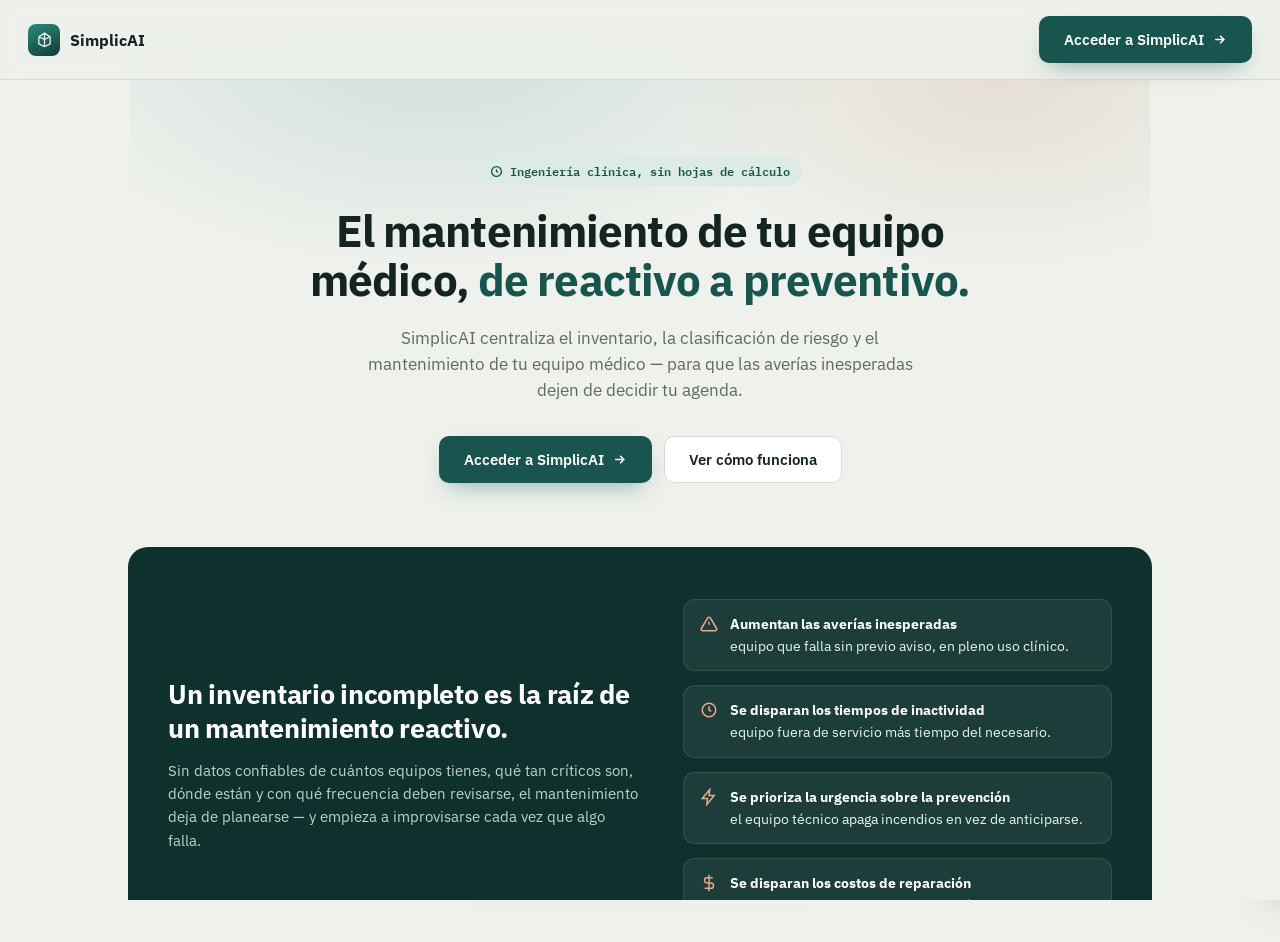
==== commit c9954a2c: "Restructure sidebar navigation and merge Indicadores into Panel General - Merge the standalone "Indi" ====
--- a/index.html
+++ b/index.html
@@ -6,494 +6,7 @@
 <title>SimplicAI · Gestión Integral de Equipos Médicos</title>
 <link rel="preconnect" href="https://fonts.googleapis.com">
 <link href="https://fonts.googleapis.com/css2?family=IBM+Plex+Sans:ital,wght@0,400;0,500;0,600;0,700;1,400&family=IBM+Plex+Mono:wght@400;500;600&display=swap" rel="stylesheet">
-<style>
-  :root{
-    --ink:#142420;
-    --ink-soft:#3A4A44;
-    --muted:#5C6B62;
-    --paper:#EEF1EC;
-    --panel:#FFFFFF;
-    --panel-2:#F5F7F3;
-    --line:#D7DCD3;
-    --line-soft:#E3E7E0;
-    --teal-900:#0F312E;
-    --teal-800:#123B38;
-    --teal-700:#17554E;
-    --teal-600:#1F6F63;
-    --teal-500:#2C8B79;
-    --teal-100:#DCEBE6;
-    --clay-600:#A85A2A;
-    --clay-100:#F3E3D6;
-    --red-700:#96281C;
-    --red-100:#F4DEDA;
-    --amber-600:#B8860B;
-    --amber-100:#F5EACF;
-    --green-600:#3F7A55;
-    --green-100:#DEEBE2;
-    --radius:10px;
-    --shadow: 0 1px 2px rgba(15,49,46,0.06), 0 6px 20px -8px rgba(15,49,46,0.12);
-  }
-  *{box-sizing:border-box;}
-  html,body{height:100%;}
-  body{
-    margin:0;
-    background:var(--paper);
-    color:var(--ink);
-    font-family:'IBM Plex Sans',system-ui,sans-serif;
-    font-size:14.5px;
-    -webkit-font-smoothing:antialiased;
-  }
-  .mono{font-family:'IBM Plex Mono',monospace;}
-  h1,h2,h3,h4{font-family:'IBM Plex Sans',sans-serif; margin:0; letter-spacing:-0.01em;}
-  p{margin:0;}
-  button{font-family:inherit; cursor:pointer;}
-  input,select,textarea{font-family:inherit; font-size:14px;}
-  ::selection{background:var(--teal-100);}
-
-  /* ===== App shell ===== */
-  .app{display:flex; min-height:100vh;}
-  #providerApp{display:none; min-height:100vh;}
-  .prov-hosp-card{
-    background:var(--panel); border:1px solid var(--line); border-radius:var(--radius); box-shadow:var(--shadow);
-    padding:18px 20px; cursor:pointer; transition:border-color .12s ease, transform .12s ease;
-  }
-  .prov-hosp-card:hover{border-color:var(--teal-500); transform:translateY(-1px);}
-  .prov-hosp-top{display:flex; justify-content:space-between; align-items:flex-start; gap:10px; margin-bottom:10px;}
-  .prov-hosp-stats{display:flex; gap:18px; margin-top:14px; padding-top:12px; border-top:1px solid var(--line-soft);}
-  .prov-hosp-stat .n{font-family:'IBM Plex Mono',monospace; font-weight:700; font-size:17px;}
-  .prov-hosp-stat .l{font-size:11px; color:var(--muted); text-transform:uppercase; letter-spacing:0.04em;}
-  .prov-back-btn{display:inline-flex; align-items:center; gap:6px; font-size:12.5px; font-weight:600; color:var(--muted); background:none; border:none; padding:0; margin-bottom:10px;}
-  .prov-back-btn:hover{color:var(--ink);}
-  .prov-back-btn svg{width:15px; height:15px;}
-
-  /* Sidebar */
-  .sidebar{
-    width:250px; flex:0 0 250px;
-    background:var(--teal-900);
-    color:#DCEBE6;
-    display:flex; flex-direction:column;
-    padding:22px 14px 18px;
-    position:sticky; top:0; height:100vh;
-  }
-  .brand{display:flex; align-items:center; gap:10px; padding:4px 10px 22px; border-bottom:1px solid rgba(220,235,230,0.12); margin-bottom:16px;}
-  .brand-mark{
-    width:34px; height:34px; border-radius:8px;
-    background:linear-gradient(155deg, var(--teal-500), var(--teal-800));
-    display:flex; align-items:center; justify-content:center;
-    box-shadow: inset 0 0 0 1px rgba(255,255,255,0.15);
-  }
-  .brand-mark svg{width:18px; height:18px;}
-  .brand-name{font-weight:700; font-size:16px; color:#F4F7F3; line-height:1.1;}
-  .brand-sub{font-size:10.5px; color:#8FB0A6; text-transform:uppercase; letter-spacing:0.08em; margin-top:2px;}
-
-  .nav-group-label{font-size:10.5px; text-transform:uppercase; letter-spacing:0.09em; color:#6E9088; padding:14px 12px 6px;}
-  .nav{display:flex; flex-direction:column; gap:2px;}
-  .nav-item{
-    display:flex; align-items:center; gap:10px;
-    padding:9px 12px; border-radius:8px;
-    color:#BFD6CE; text-decoration:none; font-size:13.6px; font-weight:500;
-    border:none; background:transparent; width:100%; text-align:left;
-    transition:background .12s ease, color .12s ease;
-    position:relative;
-  }
-  .nav-item svg{width:17px; height:17px; flex:0 0 17px; opacity:.85;}
-  .nav-item:hover{background:rgba(255,255,255,0.06); color:#fff;}
-  .nav-item.active{background:var(--teal-700); color:#fff;}
-  .nav-item.active svg{opacity:1;}
-  .nav-badge{
-    margin-left:auto; font-family:'IBM Plex Mono',monospace; font-size:10.5px;
-    background:rgba(255,255,255,0.12); color:#fff; padding:1px 6px; border-radius:20px;
-  }
-  .nav-badge.urgent{background:var(--red-700); color:#fff;}
-
-  .sidebar-foot{margin-top:auto; padding:14px 12px 4px; border-top:1px solid rgba(220,235,230,0.12);}
-  .user-chip{display:flex; align-items:center; gap:9px;}
-  .user-avatar{width:30px; height:30px; border-radius:50%; background:var(--clay-600); color:#fff; display:flex; align-items:center; justify-content:center; font-size:12px; font-weight:700;}
-  .user-name{font-size:13px; color:#F0F4F1; font-weight:600;}
-  .user-role{font-size:11px; color:#7FA298;}
-
-  /* Main */
-  .main{flex:1; min-width:0; display:flex; flex-direction:column;}
-  .topbar{
-    display:flex; align-items:center; gap:16px;
-    padding:16px 28px; border-bottom:1px solid var(--line);
-    background:var(--panel); position:sticky; top:0; z-index:20;
-  }
-  .topbar h1{font-size:19px; font-weight:700;}
-  .topbar-eyebrow{font-size:11px; text-transform:uppercase; letter-spacing:0.08em; color:var(--muted); margin-bottom:2px;}
-  .search{
-    margin-left:auto; display:flex; align-items:center; gap:8px;
-    background:var(--panel-2); border:1px solid var(--line); border-radius:8px;
-    padding:7px 12px; width:280px; color:var(--muted);
-  }
-  .search svg{width:15px; height:15px; flex:0 0 15px;}
-  .search input{border:none; background:transparent; outline:none; width:100%; color:var(--ink); font-size:13px;}
-  .icon-btn{
-    width:34px; height:34px; border-radius:8px; border:1px solid var(--line); background:var(--panel);
-    display:flex; align-items:center; justify-content:center; color:var(--ink-soft);
-  }
-  .icon-btn svg{width:16px; height:16px;}
-
-  .content{padding:26px 28px 60px; max-width:1320px; width:100%; margin:0 auto;}
-  .view{display:none; animation:fade .18s ease;}
-  .view.active{display:block;}
-  @keyframes fade{from{opacity:0; transform:translateY(4px);} to{opacity:1; transform:none;}}
-
-  .view-head{display:flex; align-items:flex-end; justify-content:space-between; gap:16px; margin-bottom:20px; flex-wrap:wrap;}
-  .view-head h2{font-size:22px; font-weight:700;}
-  .view-desc{color:var(--muted); font-size:13.5px; margin-top:4px; max-width:60ch;}
-
-  /* Buttons */
-  .btn{
-    display:inline-flex; align-items:center; gap:7px; border-radius:8px; border:1px solid transparent;
-    padding:9px 15px; font-size:13.5px; font-weight:600; white-space:nowrap;
-  }
-  .btn svg{width:15px; height:15px;}
-  .btn-primary{background:var(--teal-700); color:#fff;}
-  .btn-primary:hover{background:var(--teal-800);}
-  .btn-clay{background:var(--clay-600); color:#fff;}
-  .btn-clay:hover{background:#8f4a20;}
-  .btn-ghost{background:var(--panel); border-color:var(--line); color:var(--ink);}
-  .btn-ghost:hover{background:var(--panel-2);}
-  .btn-sm{padding:6px 11px; font-size:12.5px;}
-  .btn-block{width:100%; justify-content:center;}
-
-  /* Cards / grid */
-  .grid{display:grid; gap:16px;}
-  .grid-4{grid-template-columns:repeat(4,1fr);}
-  .grid-3{grid-template-columns:repeat(3,1fr);}
-  .grid-2{grid-template-columns:repeat(2,1fr);}
-  @media (max-width:1080px){.grid-4{grid-template-columns:repeat(2,1fr);} .grid-3{grid-template-columns:repeat(2,1fr);}}
-
-  .card{background:var(--panel); border:1px solid var(--line); border-radius:var(--radius); box-shadow:var(--shadow);}
-  .card-pad{padding:18px 20px;}
-
-  .kpi{padding:17px 18px;}
-  .kpi-label{font-size:11.5px; text-transform:uppercase; letter-spacing:0.05em; color:var(--muted); font-weight:600; display:flex; justify-content:space-between; align-items:center;}
-  .kpi-value{font-size:28px; font-weight:700; margin-top:8px; font-family:'IBM Plex Mono',monospace;}
-  .kpi-sub{font-size:12px; color:var(--muted); margin-top:4px;}
-  .kpi-dot{width:8px; height:8px; border-radius:50%;}
-
-  .section-title{font-size:15px; font-weight:700; margin-bottom:2px;}
-  .section-sub{font-size:12.5px; color:var(--muted); margin-bottom:14px;}
-
-  /* Tag / badges */
-  .asset-tag{
-    display:inline-flex; align-items:center; gap:6px;
-    font-family:'IBM Plex Mono',monospace; font-size:11.5px; font-weight:600;
-    border:1.5px solid var(--ink); border-radius:4px; padding:2px 7px 2px 6px;
-    background:repeating-linear-gradient(135deg, #fff, #fff 5px, #FAFAF8 5px, #FAFAF8 10px);
-    letter-spacing:0.02em;
-  }
-  .asset-tag .dot{width:5px; height:5px; border-radius:50%; background:var(--teal-600);}
-
-  .pill{display:inline-flex; align-items:center; gap:5px; font-size:11.5px; font-weight:600; padding:3px 9px; border-radius:20px;}
-  .pill-teal{background:var(--teal-100); color:var(--teal-800);}
-  .pill-clay{background:var(--clay-100); color:var(--clay-600);}
-  .pill-red{background:var(--red-100); color:var(--red-700);}
-  .pill-amber{background:var(--amber-100); color:#8a6606;}
-  .pill-green{background:var(--green-100); color:var(--green-600);}
-  .pill-gray{background:#E7EAE5; color:var(--muted);}
-
-  /* GE segmented bar (signature element) */
-  .ge-bar{display:flex; align-items:center; gap:10px;}
-  .ge-track{flex:1; height:9px; border-radius:5px; overflow:hidden; display:flex; background:var(--panel-2); border:1px solid var(--line-soft);}
-  .ge-seg{height:100%;}
-  .ge-seg.funcion{background:var(--teal-700);}
-  .ge-seg.aplicacion{background:var(--teal-500);}
-  .ge-seg.mantenimiento{background:var(--clay-600);}
-  .ge-seg.antecedentes{background:#C9B36B;}
-  .ge-num{font-family:'IBM Plex Mono',monospace; font-weight:700; font-size:14px; min-width:26px; text-align:right;}
-  .ge-legend{display:flex; gap:14px; flex-wrap:wrap; margin-top:10px; font-size:11.5px; color:var(--muted);}
-  .ge-legend span{display:inline-flex; align-items:center; gap:5px;}
-  .ge-legend i{width:8px; height:8px; border-radius:2px; display:inline-block;}
-
-  /* Table */
-  table{width:100%; border-collapse:collapse;}
-  thead th{
-    text-align:left; font-size:11px; text-transform:uppercase; letter-spacing:0.05em; color:var(--muted);
-    font-weight:600; padding:0 14px 10px; border-bottom:1px solid var(--line);
-  }
-  th.sortable{cursor:pointer; user-select:none; white-space:nowrap;}
-  th.sortable:hover{color:var(--ink-soft);}
-  th.sortable .sort-arrow{font-size:9px; margin-left:3px; opacity:.5;}
-  th.sortable.sort-active{color:var(--teal-700);}
-  th.sortable.sort-active .sort-arrow{opacity:1;}
-  tbody td{padding:12px 14px; border-bottom:1px solid var(--line-soft); font-size:13.4px; vertical-align:middle;}
-  tbody tr:last-child td{border-bottom:none;}
-  tbody tr.clickable:hover{background:var(--panel-2); cursor:pointer;}
-  .table-wrap{overflow-x:auto;}
-  .cell-primary{font-weight:600;}
-  .cell-sub{font-size:12px; color:var(--muted); margin-top:2px;}
-
-  /* Filters bar */
-  .filters{display:flex; gap:10px; flex-wrap:wrap; align-items:center; margin-bottom:16px;}
-  .select, .input{
-    border:1px solid var(--line); background:var(--panel); border-radius:8px; padding:8px 11px; font-size:13px; color:var(--ink);
-  }
-  .field{display:flex; flex-direction:column; gap:5px;}
-  .field label{font-size:12px; font-weight:600; color:var(--ink-soft);}
-  .field .hint{font-size:11px; color:var(--muted); font-weight:400;}
-  textarea.input{resize:vertical; min-height:70px;}
-
-  /* Equipment detail drawer */
-  .overlay{position:fixed; inset:0; background:rgba(15,30,28,0.42); z-index:90; display:none;}
-  .overlay.active{display:block;}
-  .drawer{
-    position:fixed; top:0; right:0; height:100vh; width:min(560px, 94vw);
-    background:var(--panel); z-index:95; box-shadow:-16px 0 40px -10px rgba(15,30,28,0.35);
-    transform:translateX(100%); transition:transform .22s ease; display:flex; flex-direction:column;
-  }
-  .drawer.active{transform:none;}
-  .drawer-head{padding:20px 22px 16px; border-bottom:1px solid var(--line); display:flex; justify-content:space-between; align-items:flex-start; gap:12px;}
-  .drawer-body{padding:18px 22px 40px; overflow-y:auto; flex:1;}
-  .drawer-close{width:30px; height:30px; border-radius:7px; border:1px solid var(--line); background:var(--panel); flex:0 0 auto; display:flex; align-items:center; justify-content:center;}
-  .drawer-close svg{width:15px; height:15px;}
-
-  .tabs{display:flex; gap:4px; border-bottom:1px solid var(--line); margin:6px 0 18px;}
-  .tab-btn{background:none; border:none; padding:9px 4px; margin-right:16px; font-size:13px; font-weight:600; color:var(--muted); border-bottom:2px solid transparent;}
-  .tab-btn.active{color:var(--teal-800); border-color:var(--teal-700);}
-  .tab-pane{display:none;}
-  .tab-pane.active{display:block;}
-
-  .kv{display:grid; grid-template-columns:1fr 1fr; gap:12px 16px; margin-bottom:6px;}
-  .kv-item .k{font-size:11px; text-transform:uppercase; letter-spacing:0.04em; color:var(--muted); margin-bottom:3px;}
-  .kv-item .v{font-size:13.6px; font-weight:600;}
-  .kv-item .v.mono{font-family:'IBM Plex Mono',monospace; font-weight:500;}
-
-  .doc-row{display:flex; align-items:center; gap:10px; padding:9px 0; border-bottom:1px solid var(--line-soft);}
-  .doc-row:last-child{border-bottom:none;}
-  .doc-icon{width:30px; height:30px; border-radius:7px; background:var(--panel-2); border:1px solid var(--line); display:flex; align-items:center; justify-content:center; flex:0 0 30px;}
-  .doc-icon svg{width:14px; height:14px; color:var(--muted);}
-  .doc-name{font-size:13px; font-weight:600;}
-  .doc-meta{font-size:11.5px; color:var(--muted);}
-
-  .timeline{position:relative; padding-left:18px;}
-  .timeline::before{content:""; position:absolute; left:4px; top:4px; bottom:4px; width:1.5px; background:var(--line);}
-  .timeline-item{position:relative; padding-bottom:16px;}
-  .timeline-item::before{content:""; position:absolute; left:-18px; top:3px; width:9px; height:9px; border-radius:50%; background:var(--teal-600); border:2px solid #fff; box-shadow:0 0 0 1px var(--teal-600);}
-  .timeline-item .t-date{font-size:11px; color:var(--muted); font-family:'IBM Plex Mono',monospace;}
-  .timeline-item .t-title{font-size:13px; font-weight:600; margin-top:2px;}
-  .timeline-item .t-desc{font-size:12.5px; color:var(--muted); margin-top:2px;}
-
-  /* Modal */
-  .modal-overlay{position:fixed; inset:0; background:rgba(15,30,28,0.46); z-index:100; display:none; align-items:flex-start; justify-content:center; padding:5vh 16px; overflow-y:auto;}
-  .modal-overlay.active{display:flex;}
-  .modal{background:var(--panel); width:min(640px, 100%); border-radius:14px; box-shadow:0 30px 60px -15px rgba(15,30,28,0.4); overflow:hidden;}
-  .modal-head{padding:20px 24px; border-bottom:1px solid var(--line); display:flex; justify-content:space-between; align-items:flex-start;}
-  .modal-head h3{font-size:17px; font-weight:700;}
-  .modal-head p{font-size:12.5px; color:var(--muted); margin-top:3px;}
-  .modal-body{padding:20px 24px; display:flex; flex-direction:column; gap:14px; max-height:64vh; overflow-y:auto;}
-  .modal-foot{padding:16px 24px; border-top:1px solid var(--line); display:flex; justify-content:flex-end; gap:10px; background:var(--panel-2);}
-  .form-row{display:grid; grid-template-columns:1fr 1fr; gap:12px;}
-  .urgency-picker{display:flex; gap:8px;}
-  .urgency-opt{flex:1; border:1.5px solid var(--line); border-radius:8px; padding:9px 8px; text-align:center; font-size:12px; font-weight:600; color:var(--muted); cursor:pointer;}
-  .urgency-opt.sel-emerg.selected{border-color:var(--red-700); background:var(--red-100); color:var(--red-700);}
-  .urgency-opt.sel-urg.selected{border-color:var(--amber-600); background:var(--amber-100); color:#8a6606;}
-  .urgency-opt.sel-reg.selected{border-color:var(--green-600); background:var(--green-100); color:var(--green-600);}
-
-  .toast-stack{
-    position:fixed; bottom:24px; left:50%; transform:translateX(-50%);
-    display:flex; flex-direction:column-reverse; gap:9px; z-index:200;
-    align-items:center; pointer-events:none; max-width:92vw;
-  }
-  .toast-item{
-    background:var(--teal-900); color:#fff; padding:12px 18px; border-radius:9px; font-size:13.3px; font-weight:600;
-    display:flex; align-items:center; gap:10px; box-shadow:0 12px 30px -8px rgba(0,0,0,0.35);
-    opacity:0; transform:translateY(12px); transition:all .25s ease; max-width:420px; text-align:left;
-  }
-  .toast-item.show{opacity:1; transform:translateY(0);}
-  .toast-item svg{width:16px; height:16px; flex:0 0 16px;}
-  .toast-item.tone-info svg{color:#8FD6BE;}
-  .toast-item.tone-success{background:var(--teal-700);}
-  .toast-item.tone-success svg{color:#BEF0D8;}
-  .toast-item.tone-warning{background:#7A5A12;}
-  .toast-item.tone-warning svg{color:#F4D98B;}
-  .toast-item.tone-danger{background:var(--red-700);}
-  .toast-item.tone-danger svg{color:#F7C7BE;}
-
-  /* Checklist module */
-  .check-card{border:1px solid var(--line); border-radius:10px; padding:14px 16px; background:var(--panel); display:flex; flex-direction:column; gap:10px;}
-  .check-card.done{background:var(--green-100); border-color:#bcdcc7;}
-  .check-top{display:flex; justify-content:space-between; align-items:flex-start; gap:10px;}
-  .check-items{display:flex; flex-direction:column; gap:7px;}
-  .check-item{display:flex; align-items:center; gap:9px; font-size:13px;}
-  .check-item input{width:16px; height:16px; accent-color:var(--teal-700);}
-  .check-item.checked-off label{text-decoration:line-through; color:var(--muted);}
-  .check-meta{display:flex; gap:10px; margin-top:2px;}
-  .check-meta input{flex:1;}
-
-  .empty-state{padding:40px 20px; text-align:center; color:var(--muted);}
-  .empty-state svg{width:34px; height:34px; margin-bottom:10px; opacity:.5;}
-  .empty-state .t{font-weight:600; color:var(--ink-soft); margin-bottom:3px;}
-
-  .req-card{border:1px solid var(--line); border-radius:10px; padding:14px 16px; background:var(--panel); display:flex; flex-direction:column; gap:8px;}
-  .req-top{display:flex; justify-content:space-between; gap:10px; align-items:flex-start;}
-  .req-desc{font-size:13px; color:var(--ink-soft); line-height:1.45;}
-  .req-foot{display:flex; justify-content:space-between; align-items:center; font-size:11.5px; color:var(--muted); font-family:'IBM Plex Mono',monospace;}
-
-  .bar-row{display:flex; align-items:center; gap:10px; margin-bottom:10px;}
-  .bar-label{width:150px; font-size:12.5px; color:var(--ink-soft); flex:0 0 150px;}
-  .bar-track{flex:1; height:8px; border-radius:5px; background:var(--panel-2); border:1px solid var(--line-soft); overflow:hidden;}
-  .bar-fill{height:100%; background:var(--teal-600); border-radius:5px;}
-  .bar-value{width:44px; text-align:right; font-family:'IBM Plex Mono',monospace; font-size:12px; flex:0 0 44px;}
-
-  .scope-note{font-size:11.5px; color:var(--muted); background:var(--panel-2); border:1px dashed var(--line); border-radius:8px; padding:8px 11px; margin-top:4px;}
-
-  @media (max-width: 860px){
-    .sidebar{position:fixed; z-index:80; transform:translateX(-100%); transition:transform .2s ease;}
-    .sidebar.mobile-open{transform:none;}
-    .content{padding:18px 14px 50px;}
-    .grid-4, .grid-3, .grid-2, .form-row, .kv{grid-template-columns:1fr;}
-    .search{display:none;}
-  }
-
-  /* ===== Login gate ===== */
-  /* ===== Landing page ===== */
-  #landingPage{
-    position:fixed; inset:0; z-index:600; overflow-y:auto; background:var(--paper);
-  }
-  .land-nav{
-    position:sticky; top:0; z-index:5; display:flex; align-items:center; justify-content:space-between;
-    padding:16px 28px; background:rgba(238,241,236,0.9); backdrop-filter:blur(8px); border-bottom:1px solid var(--line);
-  }
-  .land-nav-brand{display:flex; align-items:center; gap:10px;}
-  .land-nav-mark{width:32px; height:32px; border-radius:8px; background:linear-gradient(155deg, var(--teal-500), var(--teal-800)); display:flex; align-items:center; justify-content:center;}
-  .land-nav-mark svg{width:17px; height:17px;}
-  .land-nav-name{font-weight:700; font-size:16px; color:var(--ink);}
-
-  .land-hero{
-    padding:76px 28px 64px; text-align:center; max-width:820px; margin:0 auto;
-    position:relative;
-  }
-  .land-hero::before{
-    content:""; position:absolute; inset:-40px -100px auto -100px; height:420px; z-index:-1;
-    background: radial-gradient(700px 380px at 30% 0%, rgba(31,111,99,0.14), transparent 60%),
-                radial-gradient(600px 340px at 85% 10%, rgba(168,90,42,0.12), transparent 55%);
-  }
-  .land-eyebrow{
-    display:inline-flex; align-items:center; gap:7px; font-family:'IBM Plex Mono',monospace; font-size:12px;
-    color:var(--teal-700); background:var(--teal-100); padding:5px 12px; border-radius:20px; font-weight:600; margin-bottom:20px;
-  }
-  .land-hero h1{font-size:44px; line-height:1.12; font-weight:700; letter-spacing:-0.02em; color:var(--ink);}
-  .land-hero h1 em{font-style:normal; color:var(--teal-700);}
-  .land-hero p{font-size:17px; color:var(--muted); margin:20px auto 0; max-width:560px; line-height:1.55;}
-  .land-hero-ctas{display:flex; gap:12px; justify-content:center; margin-top:32px; flex-wrap:wrap;}
-  .land-btn{
-    display:inline-flex; align-items:center; gap:8px; padding:13px 24px; border-radius:10px; font-size:15px; font-weight:600;
-    border:1.5px solid transparent; cursor:pointer;
-  }
-  .land-btn-primary{background:var(--teal-700); color:#fff; box-shadow:0 10px 24px -10px rgba(23,85,78,0.5);}
-  .land-btn-primary:hover{background:var(--teal-800);}
-  .land-btn-ghost{background:var(--panel); border-color:var(--line); color:var(--ink);}
-  .land-btn-ghost:hover{background:var(--panel-2);}
-
-  .land-section{padding:64px 28px; max-width:1080px; margin:0 auto;}
-  .land-section.tight{padding-top:0;}
-  .land-section-head{max-width:640px; margin:0 auto 40px; text-align:center;}
-  .land-section-head h2{font-size:28px; font-weight:700; letter-spacing:-0.01em; color:var(--ink);}
-  .land-section-head p{font-size:15px; color:var(--muted); margin-top:10px; line-height:1.55;}
-
-  .land-problem{background:var(--teal-900); color:#EAF3F0; border-radius:20px; padding:52px 40px; max-width:1080px; margin:0 28px;}
-  @media(min-width:1136px){ .land-problem{margin:0 auto;} }
-  .land-problem-grid{display:grid; grid-template-columns:1.1fr 1fr; gap:44px; align-items:center;}
-  .land-problem h2{font-size:27px; font-weight:700; line-height:1.25; color:#fff;}
-  .land-problem p{font-size:14.5px; color:#B9D4CC; margin-top:14px; line-height:1.6;}
-  .land-problem-list{display:flex; flex-direction:column; gap:14px;}
-  .land-problem-item{display:flex; gap:12px; align-items:flex-start; background:rgba(255,255,255,0.06); border:1px solid rgba(255,255,255,0.1); border-radius:12px; padding:14px 16px;}
-  .land-problem-item svg{width:18px; height:18px; flex:0 0 18px; color:#E8A98C; margin-top:1px;}
-  .land-problem-item div{font-size:13.5px; color:#EAF3F0; line-height:1.5;}
-  .land-problem-item strong{display:block; font-size:13.5px; margin-bottom:2px; color:#fff;}
-
-  .land-models{display:grid; grid-template-columns:1fr 1fr; gap:22px;}
-  .land-model-card{background:var(--panel); border:1.5px solid var(--line); border-radius:16px; padding:30px 28px;}
-  .land-model-card.accent{border-color:var(--teal-500); box-shadow:0 16px 40px -20px rgba(23,85,78,0.35);}
-  .land-model-tag{display:inline-block; font-size:11px; font-weight:700; letter-spacing:0.04em; text-transform:uppercase; padding:4px 10px; border-radius:20px; margin-bottom:14px;}
-  .land-model-card:nth-child(1) .land-model-tag{background:var(--teal-100); color:var(--teal-800);}
-  .land-model-card:nth-child(2) .land-model-tag{background:var(--clay-100); color:var(--clay-600);}
-  .land-model-card h3{font-size:19px; font-weight:700; margin-bottom:10px;}
-  .land-model-card p{font-size:14px; color:var(--ink-soft); line-height:1.6; margin-bottom:16px;}
-  .land-model-card ul{list-style:none; display:flex; flex-direction:column; gap:9px;}
-  .land-model-card li{display:flex; gap:9px; font-size:13.5px; color:var(--ink-soft); align-items:flex-start;}
-  .land-model-card li svg{width:15px; height:15px; flex:0 0 15px; color:var(--teal-600); margin-top:2px;}
-
-  .land-features{display:grid; grid-template-columns:repeat(3, 1fr); gap:18px;}
-  .land-feature{background:var(--panel); border:1px solid var(--line); border-radius:14px; padding:22px 20px;}
-  .land-feature-icon{width:38px; height:38px; border-radius:9px; background:var(--teal-100); display:flex; align-items:center; justify-content:center; margin-bottom:14px;}
-  .land-feature-icon svg{width:18px; height:18px; color:var(--teal-700);}
-  .land-feature h4{font-size:14.5px; font-weight:700; margin-bottom:6px;}
-  .land-feature p{font-size:12.8px; color:var(--muted); line-height:1.5;}
-
-  .land-steps{display:grid; grid-template-columns:repeat(3, 1fr); gap:24px; counter-reset:landstep;}
-  .land-step{position:relative; padding-top:6px;}
-  .land-step-num{
-    width:34px; height:34px; border-radius:50%; background:var(--teal-700); color:#fff; font-family:'IBM Plex Mono',monospace;
-    font-weight:700; font-size:14px; display:flex; align-items:center; justify-content:center; margin-bottom:14px;
-  }
-  .land-step h4{font-size:14.5px; font-weight:700; margin-bottom:6px;}
-  .land-step p{font-size:13px; color:var(--muted); line-height:1.55;}
-
-  .land-cta{
-    text-align:center; padding:56px 28px 72px;
-  }
-  .land-cta-box{
-    max-width:640px; margin:0 auto; background:linear-gradient(135deg, var(--teal-800), var(--teal-900)); border-radius:20px; padding:46px 36px; color:#fff;
-  }
-  .land-cta-box h2{font-size:24px; font-weight:700;}
-  .land-cta-box p{font-size:14px; color:#BFD6CE; margin:10px 0 24px;}
-
-  .land-footer{border-top:1px solid var(--line); padding:26px 28px; text-align:center; font-size:12px; color:var(--muted);}
-
-  @media(max-width:860px){
-    .land-hero h1{font-size:32px;}
-    .land-problem-grid{grid-template-columns:1fr;}
-    .land-models{grid-template-columns:1fr;}
-    .land-features{grid-template-columns:1fr 1fr;}
-    .land-steps{grid-template-columns:1fr;}
-  }
-  @media(max-width:560px){
-    .land-features{grid-template-columns:1fr;}
-  }
-
-  #loginGate{
-    position:fixed; inset:0; z-index:500;
-    background:
-      radial-gradient(1100px 600px at 15% -10%, rgba(31,111,99,0.35), transparent 60%),
-      radial-gradient(900px 500px at 100% 110%, rgba(168,90,42,0.25), transparent 55%),
-      var(--teal-900);
-    display:flex; align-items:center; justify-content:center; padding:20px;
-  }
-  .login-card{
-    width:100%; max-width:380px; background:var(--panel); border-radius:16px;
-    box-shadow:0 30px 70px -20px rgba(0,0,0,0.5); overflow:hidden;
-  }
-  .login-head{padding:30px 30px 20px; text-align:center;}
-  .login-brand-mark{
-    width:46px; height:46px; border-radius:11px; margin:0 auto 14px;
-    background:linear-gradient(155deg, var(--teal-500), var(--teal-800));
-    display:flex; align-items:center; justify-content:center;
-    box-shadow: inset 0 0 0 1px rgba(255,255,255,0.15);
-  }
-  .login-brand-mark svg{width:22px; height:22px;}
-  .login-head h2{font-size:19px; font-weight:700;}
-  .login-head p{font-size:12.5px; color:var(--muted); margin-top:5px;}
-  .login-body{padding:6px 30px 28px; display:flex; flex-direction:column; gap:14px;}
-  .user-picker{display:flex; flex-direction:column; gap:7px;}
-  .user-opt{
-    display:flex; align-items:center; gap:10px; border:1.5px solid var(--line); border-radius:9px;
-    padding:9px 12px; cursor:pointer; text-align:left; background:var(--panel);
-  }
-  .user-opt .ua{width:26px; height:26px; border-radius:50%; background:var(--panel-2); border:1px solid var(--line); display:flex; align-items:center; justify-content:center; font-size:11px; font-weight:700; color:var(--ink-soft); flex:0 0 26px;}
-  .user-opt span{font-size:13.4px; font-weight:600;}
-  .user-opt.selected{border-color:var(--teal-600); background:var(--teal-100);}
-  .user-opt.selected .ua{background:var(--teal-700); color:#fff; border-color:var(--teal-700);}
-  .login-error{
-    display:none; font-size:12.5px; color:var(--red-700); background:var(--red-100);
-    border-radius:8px; padding:8px 11px; font-weight:600;
-  }
-  .login-error.show{display:block;}
-  .login-foot{padding:14px 30px 26px; text-align:center; font-size:11px; color:var(--muted);}
-</style>
+<link rel="stylesheet" href="css/styles.css">
 </head>
 <body>
 
@@ -691,7 +204,7 @@
           <div class="user-opt" data-user="octaviorojas" onclick="selectLoginUser(this)"><span class="ua">OR</span><span>octaviorojas</span></div>
           <div class="user-opt" data-user="fernandoreyes" onclick="selectLoginUser(this)"><span class="ua">FR</span><span>fernandoreyes</span></div>
           <div style="border-top:1px dashed var(--line); margin:4px 0 2px; padding-top:8px; font-size:10.5px; text-transform:uppercase; letter-spacing:0.06em; color:var(--muted);">Equipo proveedor</div>
-          <div class="user-opt" data-user="clera_admin" onclick="selectLoginUser(this)"><span class="ua">CA</span><span>clera_admin</span></div>
+          <div class="user-opt" data-user="simplicai_admin" onclick="selectLoginUser(this)"><span class="ua">CA</span><span>simplicai_admin</span></div>
           <div class="user-opt" data-user="antonioperez" onclick="selectLoginUser(this)"><span class="ua">AP</span><span>antonioperez</span></div>
         </div>
       </div>
@@ -722,12 +235,15 @@
       </div>
     </div>
 
-    <div class="nav-group-label">General</div>
     <div class="nav">
       <button class="nav-item active" data-view="dashboard" data-roles="admin,coordinador,tecnico">
         <svg viewBox="0 0 24 24" fill="none" stroke="currentColor" stroke-width="1.8"><rect x="3" y="3" width="7" height="9" rx="1.5"/><rect x="14" y="3" width="7" height="5" rx="1.5"/><rect x="14" y="12" width="7" height="9" rx="1.5"/><rect x="3" y="16" width="7" height="5" rx="1.5"/></svg>
         Panel General
       </button>
+    </div>
+
+    <div class="nav-group-label">Operación</div>
+    <div class="nav">
       <button class="nav-item" data-view="inventario" data-roles="admin,coordinador,tecnico">
         <svg viewBox="0 0 24 24" fill="none" stroke="currentColor" stroke-width="1.8"><path d="M21 8l-9-5-9 5 9 5 9-5z"/><path d="M3 8v8l9 5 9-5V8"/><path d="M12 13v8"/></svg>
         Inventario
@@ -737,10 +253,6 @@
         <svg viewBox="0 0 24 24" fill="none" stroke="currentColor" stroke-width="1.8"><path d="M14.7 6.3a4 4 0 10-5.4 5.4L3 18v3h3l6.3-6.3a4 4 0 005.4-5.4l-2.6 2.6-2-2 2.6-2.6z"/></svg>
         Programa de Mantenimiento
       </button>
-    </div>
-
-    <div class="nav-group-label">Operación diaria</div>
-    <div class="nav">
       <button class="nav-item" data-view="revisiones" data-roles="admin,coordinador,tecnico">
         <svg viewBox="0 0 24 24" fill="none" stroke="currentColor" stroke-width="1.8"><rect x="4" y="3" width="16" height="18" rx="2"/><path d="M9 3v2a1 1 0 001 1h4a1 1 0 001-1V3"/><path d="M8.5 12.5l2 2 4.5-4.5"/></svg>
         Revisiones Diarias
@@ -750,10 +262,6 @@
         <svg viewBox="0 0 24 24" fill="none" stroke="currentColor" stroke-width="1.8"><path d="M10.5 3.5l10 10-3.5 3.5-10-10a2.5 2.5 0 013.5-3.5z"/><path d="M3 21l4.5-1.5L3 15.5V21z"/><path d="M13 6l5 5"/></svg>
         Órdenes de Mantenimiento
         <span class="nav-badge urgent" id="navBadgeCorr">0</span>
-      </button>
-      <button class="nav-item" data-view="indicadores" data-roles="admin,coordinador">
-        <svg viewBox="0 0 24 24" fill="none" stroke="currentColor" stroke-width="1.8"><path d="M4 19V9m6 10V4m6 15v-7"/></svg>
-        Indicadores
       </button>
     </div>
 
@@ -790,7 +298,7 @@
 
     <div class="content">
 
-      <!-- ============ DASHBOARD ============ -->
+      <!-- ============ DASHBOARD (Resumen + Indicadores) ============ -->
       <section class="view active" id="view-dashboard">
         <div class="view-head">
           <div>
@@ -799,6 +307,12 @@
           </div>
         </div>
 
+        <div class="tabs">
+          <button class="tab-btn active" data-dtab="resumen" onclick="switchDashboardTab('resumen')">Resumen</button>
+          <button class="tab-btn" data-dtab="indicadores" id="dashTabIndicadoresBtn" onclick="switchDashboardTab('indicadores')">Indicadores</button>
+        </div>
+
+        <div class="tab-pane active" id="dtab-resumen">
         <div class="grid grid-4" id="dashKpiGrid" style="margin-bottom:18px;">
           <div class="card kpi" id="kpiEquiposRegistrados">
             <div class="kpi-label">Equipos registrados <span class="kpi-dot" style="background:var(--teal-600)"></span></div>
@@ -839,6 +353,86 @@
           <div class="section-title">Actividad reciente</div>
           <div class="section-sub">Últimos movimientos en revisiones y solicitudes.</div>
           <div id="dashActividad" class="timeline"></div>
+        </div>
+        </div>
+
+        <div class="tab-pane" id="dtab-indicadores">
+        <div class="grid grid-3" style="margin-bottom:18px;">
+          <div class="card kpi">
+            <div class="kpi-label">Cumplimiento de IMP asignado</div>
+            <div class="kpi-value" id="kpiCumplimiento">—</div>
+            <div class="kpi-sub">Checklists completados hoy sobre el total programado</div>
+          </div>
+          <div class="card kpi">
+            <div class="kpi-label">Tasa de localización de equipos</div>
+            <div class="kpi-value">96%</div>
+            <div class="kpi-sub">Dato ilustrativo · último censo de inventario</div>
+          </div>
+          <div class="card kpi">
+            <div class="kpi-label">Tiempo promedio de respuesta</div>
+            <div class="kpi-value">3.2h</div>
+            <div class="kpi-sub">Dato ilustrativo · órdenes de mantenimiento urgentes</div>
+          </div>
+        </div>
+
+        <div class="grid grid-3" style="margin-bottom:18px;">
+          <div class="card kpi">
+            <div class="kpi-label">Preventivo vs Correctivo <span class="kpi-dot" style="background:var(--teal-600)"></span></div>
+            <div class="kpi-value" id="kpiRatioPrevCorr" style="font-size:22px;">—</div>
+            <div class="kpi-sub">Proporción de eventos de mantenimiento realizados, según su tipo</div>
+          </div>
+          <div class="card kpi">
+            <div class="kpi-label">Costo en mantenimiento <span class="kpi-dot" style="background:var(--clay-600)"></span></div>
+            <div class="kpi-value" id="kpiCostoTotal" style="font-size:22px;">—</div>
+            <div class="kpi-sub">Suma de costos estimados capturados por el proveedor</div>
+          </div>
+          <div class="card kpi">
+            <div class="kpi-label">Inactividad promedio por orden <span class="kpi-dot" style="background:var(--amber-600)"></span></div>
+            <div class="kpi-value" id="kpiPromInactividad" style="font-size:22px;">—</div>
+            <div class="kpi-sub">Días entre que se reporta y se cierra una orden</div>
+          </div>
+        </div>
+
+        <div class="grid" style="grid-template-columns:1fr 1fr; margin-bottom:18px;">
+          <div class="card card-pad">
+            <div class="section-title">Preventivo vs Correctivo</div>
+            <div class="section-sub">Menos correctivo y más preventivo significa menos averías inesperadas y menor costo — es el indicador clave para evitar el mantenimiento reactivo.</div>
+            <div id="indRatioBar"></div>
+          </div>
+          <div class="card card-pad">
+            <div class="section-title">Días de inactividad por equipo</div>
+            <div class="section-sub">Equipos con más días acumulados fuera de operación (suma de todas sus órdenes cerradas).</div>
+            <div id="indInactividadList"></div>
+          </div>
+        </div>
+
+        <div class="card card-pad" style="margin-bottom:18px;">
+          <div class="section-title">Costo de mantenimiento por categoría</div>
+          <div class="section-sub">Costos estimados capturados por el proveedor al resolver cada orden.</div>
+          <div id="indCostoDetalle"></div>
+        </div>
+
+        <div class="grid" style="grid-template-columns:1fr 1fr;">
+          <div class="card card-pad">
+            <div class="section-title">Productividad de IMP por área</div>
+            <div class="section-sub">Porcentaje de inspecciones preventivas completadas en el mes (dato ilustrativo).</div>
+            <div class="bar-row"><div class="bar-label">Quirófano</div><div class="bar-track"><div class="bar-fill" style="width:92%"></div></div><div class="bar-value">92%</div></div>
+            <div class="bar-row"><div class="bar-label">UCI</div><div class="bar-track"><div class="bar-fill" style="width:88%"></div></div><div class="bar-value">88%</div></div>
+            <div class="bar-row"><div class="bar-label">Urgencias</div><div class="bar-track"><div class="bar-fill" style="width:76%"></div></div><div class="bar-value">76%</div></div>
+            <div class="bar-row"><div class="bar-label">Tococirugía</div><div class="bar-track"><div class="bar-fill" style="width:81%"></div></div><div class="bar-value">81%</div></div>
+            <div class="bar-row"><div class="bar-label">Endoscopía</div><div class="bar-track"><div class="bar-fill" style="width:69%"></div></div><div class="bar-value">69%</div></div>
+            <div class="scope-note">Estas barras son ilustrativas para el mockup; en producción se calcularían a partir del historial real de IMP por área.</div>
+          </div>
+          <div class="card card-pad">
+            <div class="section-title">Órdenes de mantenimiento por categoría</div>
+            <div class="section-sub">Distribución de órdenes abiertas en los últimos 30 días (dato ilustrativo).</div>
+            <div class="bar-row"><div class="bar-label">Urgente emergencia</div><div class="bar-track"><div class="bar-fill" style="width:18%; background:var(--red-700)"></div></div><div class="bar-value">18%</div></div>
+            <div class="bar-row"><div class="bar-label">Urgente</div><div class="bar-track"><div class="bar-fill" style="width:34%; background:var(--amber-600)"></div></div><div class="bar-value">34%</div></div>
+            <div class="bar-row"><div class="bar-label">Regular</div><div class="bar-track"><div class="bar-fill" style="width:40%; background:var(--green-600)"></div></div><div class="bar-value">40%</div></div>
+            <div class="bar-row"><div class="bar-label">Pospuesta</div><div class="bar-track"><div class="bar-fill" style="width:8%; background:var(--muted)"></div></div><div class="bar-value">8%</div></div>
+            <div class="scope-note">Los indicadores de cumplimiento de IMP y solicitudes abiertas sí se calculan en vivo a partir de tus checklists y solicitudes en este mockup.</div>
+          </div>
+        </div>
         </div>
       </section>
 
@@ -1101,98 +695,11 @@
         </div>
       </section>
 
-      <!-- ============ INDICADORES ============ -->
-      <section class="view" id="view-indicadores">
-        <div class="view-head">
-          <div>
-            <h2>Indicadores de Desempeño</h2>
-            <div class="view-desc">Seguimiento del programa de mantenimiento, según los indicadores de gestión operativa.</div>
-          </div>
-        </div>
-
-        <div class="grid grid-3" style="margin-bottom:18px;">
-          <div class="card kpi">
-            <div class="kpi-label">Cumplimiento de IMP asignado</div>
-            <div class="kpi-value" id="kpiCumplimiento">—</div>
-            <div class="kpi-sub">Checklists completados hoy sobre el total programado</div>
-          </div>
-          <div class="card kpi">
-            <div class="kpi-label">Tasa de localización de equipos</div>
-            <div class="kpi-value">96%</div>
-            <div class="kpi-sub">Dato ilustrativo · último censo de inventario</div>
-          </div>
-          <div class="card kpi">
-            <div class="kpi-label">Tiempo promedio de respuesta</div>
-            <div class="kpi-value">3.2h</div>
-            <div class="kpi-sub">Dato ilustrativo · órdenes de mantenimiento urgentes</div>
-          </div>
-        </div>
-
-        <div class="grid grid-3" style="margin-bottom:18px;">
-          <div class="card kpi">
-            <div class="kpi-label">Preventivo vs Correctivo <span class="kpi-dot" style="background:var(--teal-600)"></span></div>
-            <div class="kpi-value" id="kpiRatioPrevCorr" style="font-size:22px;">—</div>
-            <div class="kpi-sub">Proporción de eventos de mantenimiento realizados, según su tipo</div>
-          </div>
-          <div class="card kpi">
-            <div class="kpi-label">Costo en mantenimiento <span class="kpi-dot" style="background:var(--clay-600)"></span></div>
-            <div class="kpi-value" id="kpiCostoTotal" style="font-size:22px;">—</div>
-            <div class="kpi-sub">Suma de costos estimados capturados por el proveedor</div>
-          </div>
-          <div class="card kpi">
-            <div class="kpi-label">Inactividad promedio por orden <span class="kpi-dot" style="background:var(--amber-600)"></span></div>
-            <div class="kpi-value" id="kpiPromInactividad" style="font-size:22px;">—</div>
-            <div class="kpi-sub">Días entre que se reporta y se cierra una orden</div>
-          </div>
-        </div>
-
-        <div class="grid" style="grid-template-columns:1fr 1fr; margin-bottom:18px;">
-          <div class="card card-pad">
-            <div class="section-title">Preventivo vs Correctivo</div>
-            <div class="section-sub">Menos correctivo y más preventivo significa menos averías inesperadas y menor costo — es el indicador clave para evitar el mantenimiento reactivo.</div>
-            <div id="indRatioBar"></div>
-          </div>
-          <div class="card card-pad">
-            <div class="section-title">Días de inactividad por equipo</div>
-            <div class="section-sub">Equipos con más días acumulados fuera de operación (suma de todas sus órdenes cerradas).</div>
-            <div id="indInactividadList"></div>
-          </div>
-        </div>
-
-        <div class="card card-pad" style="margin-bottom:18px;">
-          <div class="section-title">Costo de mantenimiento por categoría</div>
-          <div class="section-sub">Costos estimados capturados por el proveedor al resolver cada orden.</div>
-          <div id="indCostoDetalle"></div>
-        </div>
-
-        <div class="grid" style="grid-template-columns:1fr 1fr;">
-          <div class="card card-pad">
-            <div class="section-title">Productividad de IMP por área</div>
-            <div class="section-sub">Porcentaje de inspecciones preventivas completadas en el mes (dato ilustrativo).</div>
-            <div class="bar-row"><div class="bar-label">Quirófano</div><div class="bar-track"><div class="bar-fill" style="width:92%"></div></div><div class="bar-value">92%</div></div>
-            <div class="bar-row"><div class="bar-label">UCI</div><div class="bar-track"><div class="bar-fill" style="width:88%"></div></div><div class="bar-value">88%</div></div>
-            <div class="bar-row"><div class="bar-label">Urgencias</div><div class="bar-track"><div class="bar-fill" style="width:76%"></div></div><div class="bar-value">76%</div></div>
-            <div class="bar-row"><div class="bar-label">Tococirugía</div><div class="bar-track"><div class="bar-fill" style="width:81%"></div></div><div class="bar-value">81%</div></div>
-            <div class="bar-row"><div class="bar-label">Endoscopía</div><div class="bar-track"><div class="bar-fill" style="width:69%"></div></div><div class="bar-value">69%</div></div>
-            <div class="scope-note">Estas barras son ilustrativas para el mockup; en producción se calcularían a partir del historial real de IMP por área.</div>
-          </div>
-          <div class="card card-pad">
-            <div class="section-title">Órdenes de mantenimiento por categoría</div>
-            <div class="section-sub">Distribución de órdenes abiertas en los últimos 30 días (dato ilustrativo).</div>
-            <div class="bar-row"><div class="bar-label">Urgente emergencia</div><div class="bar-track"><div class="bar-fill" style="width:18%; background:var(--red-700)"></div></div><div class="bar-value">18%</div></div>
-            <div class="bar-row"><div class="bar-label">Urgente</div><div class="bar-track"><div class="bar-fill" style="width:34%; background:var(--amber-600)"></div></div><div class="bar-value">34%</div></div>
-            <div class="bar-row"><div class="bar-label">Regular</div><div class="bar-track"><div class="bar-fill" style="width:40%; background:var(--green-600)"></div></div><div class="bar-value">40%</div></div>
-            <div class="bar-row"><div class="bar-label">Pospuesta</div><div class="bar-track"><div class="bar-fill" style="width:8%; background:var(--muted)"></div></div><div class="bar-value">8%</div></div>
-            <div class="scope-note">Los indicadores de cumplimiento de IMP y solicitudes abiertas sí se calculan en vivo a partir de tus checklists y solicitudes en este mockup.</div>
-          </div>
-        </div>
-      </section>
-
     </div>
   </div>
 </div>
 
-<!-- ============ PORTAL DE PROVEEDOR (CLÉRA) ============ -->
+<!-- ============ PORTAL DE PROVEEDOR (SIMPLICAI) ============ -->
 <div id="providerApp">
   <aside class="sidebar">
     <div class="brand">
@@ -1857,2604 +1364,18 @@
 
 <div class="toast-stack" id="toastStack"></div>
 
-<script>
-/* =========================================================
-   DATOS DE EJEMPLO
-   Los puntajes GE de los equipos marcados con fuente:"PDF"
-   provienen del ejemplo de clasificación de equipos del
-   material del curso, para mantener consistencia metodológica.
-========================================================= */
-
-let equipos = [
-  {
-    id:"EQ-0142", nombre:"Equipo de anestesia", marca:"Dräger Perseus A500", serie:"DR-2021-3391",
-    area:"Quirófano 1", categoria:"Terapéutico", estado:"Operativo",
-    adquisicion:"2021-03-14", instalacion:"2021-04-05", fechaAlta:"2025-08-28", vidaUtilAnios:12,
-    proveedor:"Dräger México", proveedorServicio:"SimplicAI — Gestión integral (contrato vigente)", tipoRiesgo:"Alto",
-    ge:{funcion:10, aplicacion:5, mantenimiento:5, antecedentes:0},
-    accesorios:["Vaporizador de agente inhalado","Circuito de paciente reutilizable","Sensor de CO₂"],
-    manuales:["Manual de operador (ES)", "Manual de servicio técnico"],
-    garantia:"Vigente hasta marzo 2026 · cobertura total con proveedor.",
-    historial:[
-      {fecha:"2026-07-02", tipo:"Preventivo", detalle:"IMP trimestral completado sin hallazgos."},
-      {fecha:"2026-04-01", tipo:"Preventivo", detalle:"IMP trimestral, calibración de flujómetro."},
-      {fecha:"2025-11-20", tipo:"Correctivo", detalle:"Reemplazo de sensor de O₂ por desgaste."}
-    ]
-  },
-  {
-    id:"EQ-0198", nombre:"Desfibrilador / monitor", marca:"Philips HeartStart XL+", serie:"PH-2020-1187",
-    area:"Urgencias", categoria:"Terapéutico", estado:"Operativo",
-    adquisicion:"2020-06-02", instalacion:"2020-06-20", fechaAlta:"2025-08-28", vidaUtilAnios:10,
-    proveedor:"Philips Healthcare", proveedorServicio:"SimplicAI — Gestión integral (contrato vigente)", tipoRiesgo:"Alto",
-    ge:{funcion:9, aplicacion:5, mantenimiento:4, antecedentes:0},
-    accesorios:["Palas de desfibrilación adulto/pediátrico","Cable de 3 derivaciones"],
-    manuales:["Manual de operador (ES)"],
-    garantia:"Vencida · en contrato de mantenimiento por evento.",
-    historial:[
-      {fecha:"2026-08-10", tipo:"Preventivo", detalle:"IMP semestral, prueba de descarga OK."},
-      {fecha:"2026-02-05", tipo:"Preventivo", detalle:"IMP semestral, reemplazo de batería."}
-    ]
-  },
-  {
-    id:"EQ-0231", nombre:"Electrocardiógrafo, 3 canales", marca:"GE MAC 2000", serie:"GE-2019-0765",
-    area:"Cardiología", categoria:"Diagnóstico", estado:"Operativo",
-    adquisicion:"2019-09-18", instalacion:"2019-10-02", fechaAlta:"2025-08-28", vidaUtilAnios:8,
-    proveedor:"GE Healthcare", proveedorServicio:"SimplicAI — Gestión integral (contrato vigente)", tipoRiesgo:"Medio",
-    ge:{funcion:6, aplicacion:3, mantenimiento:5, antecedentes:2},
-    accesorios:["Cable de paciente 10 derivaciones","Electrodos reutilizables"],
-    manuales:["Manual de operador (ES)","Guía rápida"],
-    garantia:"Vencida.",
-    historial:[
-      {fecha:"2026-06-14", tipo:"Correctivo", detalle:"Falla intermitente de trazo, cable reemplazado."},
-      {fecha:"2026-01-10", tipo:"Preventivo", detalle:"IMP semestral realizado."}
-    ]
-  },
-  {
-    id:"EQ-0305", nombre:"Sistema de videoendoscopia", marca:"Olympus EVIS X1", serie:"OL-2022-4402",
-    area:"Endoscopía", categoria:"Diagnóstico", estado:"Operativo",
-    adquisicion:"2022-01-25", instalacion:"2022-02-10", fechaAlta:"2025-08-28", vidaUtilAnios:8,
-    proveedor:"Olympus Latinoamérica", proveedorServicio:"SimplicAI — Gestión integral (contrato vigente)", tipoRiesgo:"Medio",
-    ge:{funcion:6, aplicacion:3, mantenimiento:3, antecedentes:0},
-    accesorios:["Endoscopio flexible","Fuente de luz LED","Monitor 4K"],
-    manuales:["Manual de operador (ES/EN)"],
-    garantia:"Vigente hasta enero 2027.",
-    historial:[
-      {fecha:"2026-05-19", tipo:"Preventivo", detalle:"IMP anual, verificación óptica sin hallazgos."}
-    ]
-  },
-  {
-    id:"EQ-0356", nombre:"Unidad electroquirúrgica", marca:"Valleylab FT10", serie:"VL-2021-9012",
-    area:"Quirófano 2", categoria:"Terapéutico", estado:"En mantenimiento",
-    adquisicion:"2021-11-03", instalacion:"2021-11-22", fechaAlta:"2025-08-28", vidaUtilAnios:10,
-    proveedor:"Medtronic", proveedorServicio:"SimplicAI — Gestión integral (contrato vigente)", tipoRiesgo:"Alto",
-    ge:{funcion:9, aplicacion:4, mantenimiento:3, antecedentes:0},
-    accesorios:["Lápiz electroquirúrgico","Placa de retorno de paciente"],
-    manuales:["Manual de operador (ES)"],
-    garantia:"Vigente hasta noviembre 2025 · por vencer.",
-    historial:[
-      {fecha:"2026-08-24", tipo:"Correctivo", detalle:"En taller: verificación de potencia de salida."}
-    ]
-  },
-  {
-    id:"EQ-0410", nombre:"Monitor fetal", marca:"Edan F9 Express", serie:"ED-2020-7734",
-    area:"Tococirugía", categoria:"Diagnóstico", estado:"Operativo",
-    adquisicion:"2020-04-11", instalacion:"2020-04-28", fechaAlta:"2025-08-28", vidaUtilAnios:8,
-    proveedor:"Edan Instruments", proveedorServicio:"SimplicAI — Gestión integral (contrato vigente)", tipoRiesgo:"Medio",
-    ge:{funcion:7, aplicacion:3, mantenimiento:3, antecedentes:0},
-    accesorios:["Transductor de FCF","Transductor de actividad uterina"],
-    manuales:["Manual de operador (ES)"],
-    garantia:"Vencida.",
-    historial:[
-      {fecha:"2026-03-29", tipo:"Preventivo", detalle:"IMP anual completado."}
-    ]
-  },
-  {
-    id:"EQ-0512", nombre:"Lámpara quirúrgica portátil", marca:"Welch Allyn LS-150", serie:"WA-2018-2290",
-    area:"Quirófano 2", categoria:"Otros", estado:"Operativo",
-    adquisicion:"2018-02-20", instalacion:"2018-03-05", fechaAlta:"2025-08-28", vidaUtilAnios:12,
-    proveedor:"Welch Allyn", proveedorServicio:"SimplicAI — Gestión integral (contrato vigente)", tipoRiesgo:"Bajo",
-    ge:{funcion:2, aplicacion:4, mantenimiento:3, antecedentes:-1},
-    accesorios:["Batería de respaldo"],
-    manuales:["Manual de operador (ES)"],
-    garantia:"Vencida.",
-    historial:[
-      {fecha:"2025-09-02", tipo:"Correctivo", detalle:"Reemplazo de foco LED."}
-    ]
-  },
-  {
-    id:"EQ-0577", nombre:"Fuente de luz para fibra óptica", marca:"Storz Xenon 300", serie:"ST-2019-5581",
-    area:"Endoscopía", categoria:"Otros", estado:"Operativo",
-    adquisicion:"2019-07-30", instalacion:"2019-08-15", fechaAlta:"2025-08-28", vidaUtilAnios:8,
-    proveedor:"Karl Storz", proveedorServicio:"SimplicAI — Gestión integral (contrato vigente)", tipoRiesgo:"Bajo",
-    ge:{funcion:7, aplicacion:3, mantenimiento:3, antecedentes:-2},
-    accesorios:["Cable de fibra óptica"],
-    manuales:["Manual de operador (ES)"],
-    garantia:"Vencida.",
-    historial:[]
-  },
-  {
-    id:"EQ-0640", nombre:"Computadora, micro (PC)", marca:"Dell OptiPlex", serie:"DL-2023-1120",
-    area:"Administración", categoria:"TI / Activo", estado:"Operativo",
-    adquisicion:"2023-05-08", instalacion:"2023-05-15", fechaAlta:"2025-08-28", vidaUtilAnios:5,
-    proveedor:"Dell México", proveedorServicio:"SimplicAI — Gestión integral (contrato vigente)", tipoRiesgo:"No aplica",
-    ge:{funcion:3, aplicacion:3, mantenimiento:1, antecedentes:-2},
-    accesorios:[],
-    manuales:[],
-    garantia:"Vigente hasta mayo 2026.",
-    historial:[]
-  },
-  {
-    id:"EQ-0701", nombre:"Laptop de coordinación", marca:"Lenovo ThinkPad E14", serie:"LN-2024-3312",
-    area:"Coordinación Biomédica", categoria:"TI / Activo", estado:"Operativo",
-    adquisicion:"2024-01-10", instalacion:"2024-01-12", fechaAlta:"2025-08-28", vidaUtilAnios:4,
-    proveedor:"Lenovo México", proveedorServicio:"SimplicAI — Gestión integral (contrato vigente)", tipoRiesgo:"No aplica",
-    ge:{funcion:3, aplicacion:1, mantenimiento:1, antecedentes:-2},
-    accesorios:["Cargador", "Mochila protectora"],
-    manuales:[],
-    garantia:"Vigente hasta enero 2027.",
-    historial:[]
-  },
-  {
-    id:"EQ-0702", nombre:"Celular de guardias técnicas", marca:"Samsung Galaxy A54", serie:"SM-2024-8871",
-    area:"Ingeniería Biomédica", categoria:"TI / Activo", estado:"Operativo",
-    adquisicion:"2024-03-02", instalacion:"2024-03-02", fechaAlta:"2025-08-28", vidaUtilAnios:3,
-    proveedor:"Samsung México", proveedorServicio:"SimplicAI — Gestión integral (contrato vigente)", tipoRiesgo:"No aplica",
-    ge:{funcion:2, aplicacion:1, mantenimiento:1, antecedentes:-2},
-    accesorios:["Case protector"],
-    manuales:[],
-    garantia:"Vigente hasta marzo 2026.",
-    historial:[]
-  }
-];
-
-let checklists = {}; // por equipo.id: {items:[{label, checked}], responsable, nota, guardadoHoy:bool, hora}
-let solicitudes = []; // reportes generados desde el modal
-let correctivo = [
-  {folio:"MC-0891", equipoId:"EQ-0356", origen:"Ronda de piso", categoria:"Regular", estado:"Resuelto por proveedor", tecnico:"J. Alvarado", fecha:"2026-08-24",
-    notasProveedor:"Se verificó potencia de salida y se ajustó calibración del generador. Equipo probado en vacío y con carga, funcionando dentro de parámetros.", resueltoPor:"clera_admin", fechaResuelto:"2026-08-26", validadoPor:"", fechaCierre:"", comentarioValidacion:"", costoEstimado:1450,
-    bitacora:[
-      {fecha:"2026-08-24", hora:"10:05", usuario:"J. Alvarado", evento:"Orden creada durante ronda de piso."},
-      {fecha:"2026-08-26", hora:"15:30", usuario:"clera_admin", evento:"Marcada como resuelta por el proveedor."}
-    ]},
-  {folio:"MC-0887", equipoId:"EQ-0231", origen:"Reporte de usuario", categoria:"Urgente", estado:"Cerrada", tecnico:"L. Ramírez", fecha:"2026-08-18",
-    notasProveedor:"Se sustituyó el cable de paciente dañado y se realizó prueba de trazo en las 10 derivaciones. Sin hallazgos adicionales.", resueltoPor:"clera_admin", fechaResuelto:"2026-08-19", validadoPor:"esaupreciado", fechaCierre:"2026-08-20", comentarioValidacion:"Verificado en sitio, equipo operando con normalidad.", costoEstimado:2400,
-    bitacora:[
-      {fecha:"2026-08-18", hora:"09:12", usuario:"Personal del hospital", evento:"Orden creada — reporte de usuario."},
-      {fecha:"2026-08-19", hora:"14:50", usuario:"clera_admin", evento:"Marcada como resuelta por el proveedor."},
-      {fecha:"2026-08-20", hora:"09:40", usuario:"esaupreciado", evento:"Validada y cerrada por el hospital."}
-    ]},
-  {folio:"MC-0879", equipoId:"EQ-0512", origen:"IMP programado", categoria:"Pospuesta", estado:"Abierta", tecnico:"Antonio Pérez", fecha:"2026-08-11",
-    notasProveedor:"", resueltoPor:"", fechaResuelto:"", validadoPor:"", fechaCierre:"", comentarioValidacion:"",
-    bitacora:[{fecha:"2026-08-11", hora:"08:00", usuario:"Sistema", evento:"Orden creada — mantenimiento preventivo programado."}]}
-];
-let correctivoFolioSeq = 892;
-let solicitudFolioSeq = 1;
-
-// Solicitudes generadas por el Técnico Biomédico (rutina con hallazgos, o envío a
-// servicio) que deben ser aprobadas por el Coordinador/Director antes de convertirse
-// en una orden real de Órdenes de Mantenimiento.
-let solicitudesPendientes = [
-  {id:"AP-0001", tipo:"checklist", equipoId:"EQ-0410", motivo:"Verificación de alarmas audibles y visuales: la alarma de FCF se escucha muy baja, posible falla del altavoz.",
-    urgencia:"Regular", solicitadoPor:"octaviorojas", fecha:"2026-08-27", hora:"08:20", estado:"Pendiente", motivoRechazo:"", ordenFolio:""},
-  {id:"AP-0002", tipo:"servicio", equipoId:"EQ-0577", motivo:"La fuente de luz parpadea intermitentemente al usarse en endoscopías, dificultando la visualización.",
-    urgencia:"Urgente", solicitadoPor:"octaviorojas", fecha:"2026-08-27", hora:"12:05", estado:"Pendiente", motivoRechazo:"", ordenFolio:""}
-];
-let solicitudPendienteSeq = 3;
-
-/* =========================================================
-   DATOS DEL PORTAL DE PROVEEDOR (CLÉRA)
-   "Hospital General del Valle" (HOSP-1) es el mismo hospital
-   modelado arriba: sus equipos y órdenes son los mismos arreglos
-   `equipos` y `correctivo`, así que lo que cierre el proveedor
-   aquí se refleja también en el software del hospital.
-   Los otros dos hospitales son clientes de ejemplo, con datos
-   propios y más simples (solo para este portal).
-========================================================= */
-// Técnicos de campo del proveedor disponibles para asignar a una orden.
-// "Antonio Pérez" tiene su propio login (antonioperez); los demás son de ejemplo.
-const TECNICOS_PROVEEDOR = ["Antonio Pérez", "Diana Cortés", "Marco Salinas"];
-
-let hospitales = [
-  {
-    id:"HOSP-1", nombre:"Hospital General del Valle", esReal:true,
-    tipo:"Privado", ciudad:"Zapopan, Jalisco", direccion:"Av. Patria 1450, Col. Jardines de Guadalupe",
-    contacto:"M. Gutiérrez — Coordinación Biomédica", telefono:"33 1234 5678",
-    contrato:"Gestión integral (preventivo + correctivo)", inicioServicio:"2024-02-01",
-    contratoValor:"$68,000 MXN / mes", contratoRenovacion:"2027-02-01",
-    modeloServicio:"Autogestionado"
-  },
-  {
-    id:"HOSP-2", nombre:"Clínica Santa Fe", esReal:false,
-    tipo:"Privado", ciudad:"Zapopan, Jalisco", direccion:"Av. Acueducto 890, Puerta de Hierro",
-    contacto:"Dr. Raúl Beltrán — Dirección Médica", telefono:"33 2233 4455",
-    contrato:"Mantenimiento preventivo trimestral", inicioServicio:"2025-05-14",
-    contratoValor:"$22,500 MXN / mes", contratoRenovacion:"2026-10-15",
-    modeloServicio:"Gestionado por SimplicAI",
-    equiposResumen:[
-      {id:"HOSP2-EQ1", nombre:"Incubadora neonatal", marca:"Dräger Caleo", area:"Neonatología", estado:"Operativo", serie:"DR-2022-1145"},
-      {id:"HOSP2-EQ2", nombre:"Ventilador de transporte", marca:"Hamilton T1", area:"Urgencias", estado:"Operativo", serie:"HM-2021-3390"},
-      {id:"HOSP2-EQ3", nombre:"Monitor de signos vitales", marca:"Mindray uMEC12", area:"Hospitalización", estado:"En mantenimiento", serie:"MD-2020-7712"},
-      {id:"HOSP2-EQ4", nombre:"Bomba de infusión", marca:"B. Braun Infusomat", area:"UCI", estado:"Fuera de servicio", serie:"BB-2019-4481"}
-    ],
-    ordenesResumen:[
-      {folio:"MC-S201", equipoId:"HOSP2-EQ4", equipoNombre:"Bomba de infusión", origen:"Reporte de usuario", detalle:"Pantalla no enciende, posible falla de fuente interna.", categoria:"Urgente", estado:"Abierta", tecnico:"Antonio Pérez", fecha:"2026-08-22", notasProveedor:"", resueltoPor:"", fechaResuelto:"", validadoPor:"", fechaCierre:"", comentarioValidacion:"",
-        bitacora:[{fecha:"2026-08-22", hora:"09:14", usuario:"Personal del hospital", evento:"Orden creada — reporte de usuario."}]},
-      {folio:"MC-S198", equipoId:"HOSP2-EQ3", equipoNombre:"Monitor de signos vitales", origen:"IMP programado", detalle:"Mantenimiento preventivo trimestral en curso.", categoria:"Regular", estado:"En proceso", tecnico:"J. Alvarado", fecha:"2026-08-19", notasProveedor:"", resueltoPor:"", fechaResuelto:"", validadoPor:"", fechaCierre:"", comentarioValidacion:"",
-        bitacora:[{fecha:"2026-08-19", hora:"08:00", usuario:"Sistema", evento:"Orden creada — mantenimiento preventivo programado."}, {fecha:"2026-08-19", hora:"11:20", usuario:"clera_admin", evento:"Técnico asignado, orden puesta en proceso."}]},
-      {folio:"MC-S190", equipoId:"HOSP2-EQ1", equipoNombre:"Incubadora neonatal", origen:"Reporte de usuario", detalle:"Alarma de temperatura se activaba sin causa aparente.", categoria:"Urgente emergencia", estado:"Cerrada", tecnico:"L. Ramírez", fecha:"2026-07-30", notasProveedor:"Se recalibró sensor de temperatura y se sustituyó cable dañado. Equipo probado 24h sin incidentes.", resueltoPor:"clera_admin", fechaResuelto:"2026-08-01", validadoPor:"Dr. Raúl Beltrán", fechaCierre:"2026-08-02", comentarioValidacion:"Confirmado con enfermería del área, sin nuevas alarmas.",
-        bitacora:[
-          {fecha:"2026-07-30", hora:"07:45", usuario:"Personal del hospital", evento:"Orden creada — reporte de usuario (urgente por emergencia)."},
-          {fecha:"2026-08-01", hora:"16:10", usuario:"clera_admin", evento:"Marcada como resuelta por el proveedor."},
-          {fecha:"2026-08-02", hora:"10:05", usuario:"Dr. Raúl Beltrán", evento:"Validada y cerrada por el hospital."}
-        ]}
-    ]
-  },
-  {
-    id:"HOSP-3", nombre:"Hospital Regional Tonalá", esReal:false,
-    tipo:"Público", ciudad:"Tonalá, Jalisco", direccion:"Calz. Tonalá 456, Col. Loma Dorada",
-    contacto:"Ing. Patricia Loza — Ingeniería Biomédica", telefono:"33 5566 7788",
-    contrato:"Servicio por tiempo y material", inicioServicio:"2025-11-02",
-    contratoValor:"Por evento (tarifa + refacciones)", contratoRenovacion:"2027-03-01",
-    modeloServicio:"Autogestionado",
-    equiposResumen:[
-      {id:"HOSP3-EQ1", nombre:"Rayos X portátil", marca:"GE AMX 240", area:"Urgencias", estado:"Operativo", serie:"GE-2018-5521"},
-      {id:"HOSP3-EQ2", nombre:"Autoclave de vapor", marca:"Tuttnauer 3870", area:"CEyE", estado:"Operativo", serie:"TT-2020-2290"},
-      {id:"HOSP3-EQ3", nombre:"Ultrasonido portátil", marca:"Sonosite Edge II", area:"Urgencias", estado:"Operativo", serie:"SS-2021-8834"}
-    ],
-    ordenesResumen:[
-      {folio:"MC-S310", equipoId:"HOSP3-EQ2", equipoNombre:"Autoclave de vapor", origen:"Reporte de usuario", detalle:"Fuga de vapor en junta de puerta.", categoria:"Regular", estado:"Abierta", tecnico:"Sin asignar", fecha:"2026-08-20", notasProveedor:"", resueltoPor:"", fechaResuelto:"", validadoPor:"", fechaCierre:"", comentarioValidacion:"",
-        bitacora:[{fecha:"2026-08-20", hora:"13:40", usuario:"Personal del hospital", evento:"Orden creada — reporte de usuario."}]},
-      {folio:"MC-S305", equipoId:"HOSP3-EQ1", equipoNombre:"Rayos X portátil", origen:"IMP programado", detalle:"Verificación anual de blindaje y calibración.", categoria:"Pospuesta", estado:"Abierta", tecnico:"Sin asignar", fecha:"2026-08-05", notasProveedor:"", resueltoPor:"", fechaResuelto:"", validadoPor:"", fechaCierre:"", comentarioValidacion:"",
-        bitacora:[{fecha:"2026-08-05", hora:"08:00", usuario:"Sistema", evento:"Orden creada — mantenimiento preventivo programado."}]}
-    ]
-  }
-];
-
-const CHECK_ITEMS = [
-  "Verificación visual de carcasa, cables y conectores",
-  "Prueba de encendido y arranque",
-  "Verificación de alarmas audibles y visuales",
-  "Limpieza superficial según protocolo",
-  "Verificación de batería / respaldo de energía"
-];
-
-function initChecklists(){
-  equipos.filter(esEquipoMedico).forEach(e=>{
-    checklists[e.id] = {
-      items: CHECK_ITEMS.map(label=>({label, checked:false})),
-      responsable:"",
-      nota:"",
-      guardadoHoy:false,
-      hora:"",
-      incidencias:[]
-    };
-  });
-}
-initChecklists();
-
-/* ===================== HELPERS ===================== */
-function geTotal(ge){ return ge.funcion + ge.aplicacion + ge.mantenimiento + ge.antecedentes; }
-function geClasificacion(total){ return total >= 12 ? "I" : "N"; }
-function geFrecuencia(total){
-  if(total < 12) return "—";
-  if(total >= 19) return "Trimestral";
-  if(total >= 15) return "Semestral";
-  return "Anual";
-}
-function geFrecPill(total){
-  if(total < 12) return '<span class="pill pill-gray">No aplica</span>';
-  if(total >= 19) return '<span class="pill pill-red">Trimestral</span>';
-  if(total >= 15) return '<span class="pill pill-amber">Semestral</span>';
-  return '<span class="pill pill-green">Anual</span>';
-}
-function fmtDate(iso){
-  const d = new Date(iso+"T00:00:00");
-  return d.toLocaleDateString('es-MX',{day:'2-digit', month:'short', year:'numeric'});
-}
-function equipoById(id){ return equipos.find(e=>e.id===id); }
-
-// Traduce el puntaje de "función" del cálculo GE a la descripción clínica de la
-// tabla del programa de mantenimiento (Apoyo vital, Cirugía y cuidados intensivos, etc).
-const FUNCION_CLINICA_LABELS = {
-  10:"Apoyo vital", 9:"Cirugía y cuidados intensivos", 8:"Fisioterapia y tratamiento",
-  7:"Control de cirugía y cuidados intensivos", 6:"Control fisiológico adicional y diagnóstico",
-  5:"Análisis de laboratorio", 4:"Accesorios de laboratorio", 3:"Computadoras y afines",
-  2:"Relacionados con el paciente y otros"
-};
-function funcionClinicaLabel(e){ return FUNCION_CLINICA_LABELS[e.ge.funcion] || 'Sin clasificar'; }
-
-// Vida útil estimada en texto, con el año en que se cumpliría según la fecha de adquisición.
-function vidaUtilLabel(e){
-  if(!e.vidaUtilAnios) return 'Sin registrar';
-  const anioAdquisicion = new Date(e.adquisicion + 'T00:00:00').getFullYear();
-  const anioVence = anioAdquisicion + e.vidaUtilAnios;
-  return e.vidaUtilAnios + ' años (vence ' + anioVence + ')';
-}
-const TOAST_ICONS = {
-  info: '<path d="M20 6L9 17l-5-5"/>',
-  success: '<path d="M20 6L9 17l-5-5"/>',
-  warning: '<path d="M12 9v4"/><path d="M12 17h.01"/><path d="M10.3 3.9L1.8 18a2 2 0 001.7 3h17a2 2 0 001.7-3L13.7 3.9a2 2 0 00-3.4 0z"/>',
-  danger: '<path d="M12 9v4"/><path d="M12 17h.01"/><circle cx="12" cy="12" r="9"/>'
-};
-function showToast(msg, tone){
-  tone = tone || 'info';
-  const stack = document.getElementById('toastStack');
-  const el = document.createElement('div');
-  el.className = 'toast-item tone-' + tone;
-  el.innerHTML = `<svg viewBox="0 0 24 24" fill="none" stroke="currentColor" stroke-width="2.2">${TOAST_ICONS[tone] || TOAST_ICONS.info}</svg><span>${msg}</span>`;
-  stack.appendChild(el);
-  requestAnimationFrame(()=> el.classList.add('show'));
-  setTimeout(()=>{
-    el.classList.remove('show');
-    setTimeout(()=> el.remove(), 300);
-  }, 4200);
-}
-
-/* ---- Notificaciones al iniciar sesión, según el rol ---- */
-function pctCumplimientoHoy(){
-  const total = Object.keys(checklists).length;
-  const completados = Object.values(checklists).filter(c=>c.guardadoHoy).length;
-  return {completados, total, pct: total ? Math.round((completados/total)*100) : 0};
-}
-function equiposNoOperativos(){
-  return {
-    fueraServicio: equipos.filter(e=>e.estado==='Fuera de servicio').length,
-    enMantenimiento: equipos.filter(e=>e.estado==='En mantenimiento').length
-  };
-}
-function ordenesEmergenciaActivas(){
-  return correctivo.filter(c=>c.categoria==='Urgente emergencia' && c.estado!=='Cerrada');
-}
-function equiposConIMPVencido(){
-  // Compara la fecha del último mantenimiento preventivo registrado contra la
-  // frecuencia que le corresponde según su clasificación GE (4 / 6 / 12 meses).
-  const hoy = new Date();
-  return equipos.filter(e=>{
-    const total = geTotal(e.ge);
-    if(geClasificacion(total) !== 'I') return false;
-    const freq = geFrecuencia(total);
-    const meses = freq === 'Trimestral' ? 4 : (freq === 'Semestral' ? 6 : 12);
-    const preventivos = (e.historial || []).filter(h=>h.tipo==='Preventivo').sort((a,b)=> b.fecha.localeCompare(a.fecha));
-    if(preventivos.length === 0) return true;
-    const limite = new Date(preventivos[0].fecha + 'T00:00:00');
-    limite.setMonth(limite.getMonth() + meses);
-    return hoy >= limite;
-  });
-}
-function showLoginNotifications(user){
-  const role = USER_ROLES[user].role;
-  const prog = pctCumplimientoHoy();
-  const progMsg = `Revisión diaria: ${prog.pct}% completado (${prog.completados}/${prog.total} equipos)`;
-  const queue = [{msg: progMsg, tone: prog.pct === 100 ? 'success' : 'info'}];
-
-  if(role !== 'tecnico'){
-    const {fueraServicio, enMantenimiento} = equiposNoOperativos();
-    if(fueraServicio > 0 || enMantenimiento > 0){
-      queue.push({msg:`${fueraServicio} equipo(s) fuera de servicio · ${enMantenimiento} en mantenimiento`, tone:'warning'});
-    }
-
-    const emergencias = ordenesEmergenciaActivas();
-    if(emergencias.length > 0){
-      const nombres = emergencias.map(o=>{ const eq = equipoById(o.equipoId); return eq ? eq.nombre : null; }).filter(Boolean);
-      const listado = nombres.slice(0,2).join(', ') + (nombres.length>2 ? '…' : '');
-      queue.push({msg:`${emergencias.length} emergencia(s) activa(s): ${listado}`, tone:'danger'});
-    }
-
-    const vencidos = equiposConIMPVencido();
-    if(vencidos.length > 0){
-      const msg = role === 'admin'
-        ? `${vencidos.length} equipo(s) requieren su mantenimiento preventivo programado`
-        : `Tienes ${vencidos.length} equipo(s) por agendar su mantenimiento preventivo`;
-      queue.push({msg, tone:'warning'});
-    }
-
-    const porAprobar = solicitudesPendientes.filter(p=>p.estado==='Pendiente').length;
-    if(porAprobar > 0){
-      queue.push({msg:`${porAprobar} solicitud(es) del técnico esperando tu aprobación`, tone:'warning'});
-    }
-  }
-
-  queue.forEach((t,i)=> setTimeout(()=> showToast(t.msg, t.tone), 500 + i*650));
-}
-function statusPill(estado){
-  if(estado==="Operativo") return `<span class="pill pill-green">Operativo</span>`;
-  if(estado==="En mantenimiento") return `<span class="pill pill-amber">En mantenimiento</span>`;
-  return `<span class="pill pill-red">Fuera de servicio</span>`;
-}
-function urgenciaPill(u){
-  if(u==="Urgente por emergencia") return `<span class="pill pill-red">Urgente · emergencia</span>`;
-  if(u==="Urgente") return `<span class="pill pill-amber">Urgente</span>`;
-  return `<span class="pill pill-green">Regular</span>`;
-}
-function assetTag(id){
-  return `<span class="asset-tag"><span class="dot"></span>${id}</span>`;
-}
-function geBarHTML(ge, size){
-  const total = geTotal(ge);
-  const maxTotal = 22; // 10+5+5+2 techo teórico aproximado
-  const w = (v)=> Math.max(0,(v/maxTotal)*100) + "%";
-  return `
-    <div class="ge-bar">
-      <div class="ge-track" style="${size==='sm'?'height:7px':''}">
-        <div class="ge-seg funcion" style="width:${w(ge.funcion)}"></div>
-        <div class="ge-seg aplicacion" style="width:${w(ge.aplicacion)}"></div>
-        <div class="ge-seg mantenimiento" style="width:${w(ge.mantenimiento)}"></div>
-        <div class="ge-seg antecedentes" style="width:${w(Math.max(ge.antecedentes,0))}"></div>
-      </div>
-      <div class="ge-num">${total}</div>
-    </div>`;
-}
-
-/* ===================== NAVIGATION ===================== */
-const viewTitles = {
-  dashboard:"Panel General", inventario:"Inventario de Equipos", mantenimiento:"Programa de Mantenimiento",
-  revisiones:"Revisiones Diarias", correctivo:"Órdenes de Mantenimiento", indicadores:"Indicadores de Desempeño"
-};
-document.querySelectorAll('.nav-item[data-view]').forEach(btn=>{
-  btn.addEventListener('click', ()=>{
-    document.querySelectorAll('.nav-item[data-view]').forEach(b=>b.classList.remove('active'));
-    btn.classList.add('active');
-    document.querySelectorAll('.view').forEach(v=>v.classList.remove('active'));
-    document.getElementById('view-'+btn.dataset.view).classList.add('active');
-    document.getElementById('topbarTitle').textContent = viewTitles[btn.dataset.view];
-    window.scrollTo({top:0,behavior:'instant'});
-  });
-});
-
-/* ===================== RENDER: INVENTARIO ===================== */
-function populateAreaFilter(){
-  const sel = document.getElementById('filtroArea');
-  const areas = [...new Set(equipos.map(e=>e.area))].sort();
-  sel.innerHTML = '<option value="">Todas las áreas</option>' + areas.map(a=>`<option>${a}</option>`).join('');
-}
-
-function renderInventario(){
-  const texto = document.getElementById('filtroTexto').value.toLowerCase();
-  const area = document.getElementById('filtroArea').value;
-  const cat = document.getElementById('filtroCategoria').value;
-  const estado = document.getElementById('filtroEstado').value;
-  const clasif = document.getElementById('filtroClasif').value;
-
-  const filtrados = equipos.filter(e=>{
-    const matchTexto = !texto || (e.nombre+e.id+e.serie).toLowerCase().includes(texto);
-    const matchArea = !area || e.area===area;
-    const matchCat = !cat || e.categoria===cat;
-    const matchEstado = !estado || e.estado===estado;
-    const matchClasif = !clasif || geClasificacion(geTotal(e.ge))===clasif;
-    return matchTexto && matchArea && matchCat && matchEstado && matchClasif;
-  });
-
-  const body = document.getElementById('inventarioBody');
-  if(filtrados.length===0){
-    body.innerHTML = `<tr><td colspan="8"><div class="empty-state">
-      <svg viewBox="0 0 24 24" fill="none" stroke="currentColor" stroke-width="1.6"><circle cx="11" cy="11" r="7"/><path d="M21 21l-4.35-4.35"/></svg>
-      <div class="t">Sin resultados</div>Ajusta los filtros o el término de búsqueda.</div></td></tr>`;
-    return;
-  }
-
-  body.innerHTML = filtrados.map(e=>{
-    const total = geTotal(e.ge);
-    const clasif = geClasificacion(total);
-    const geCell = requiereIMP(e) ? geBarHTML(e.ge,'sm') : `<span class="pill pill-gray">No aplica</span>`;
-    const clasifCell = requiereIMP(e)
-      ? (clasif==='I' ? '<span class="pill pill-green">Incluido</span>' : '<span class="pill pill-gray">No incluido</span>')
-      : '<span class="pill pill-gray">No requiere IMP</span>';
-    return `
-    <tr class="clickable" onclick="openDrawer('${e.id}')">
-      <td>
-        <div class="cell-primary">${e.nombre}</div>
-        <div class="cell-sub">${e.marca}</div>
-      </td>
-      <td>${assetTag(e.id)}<div class="cell-sub mono">${e.serie}</div></td>
-      <td>${e.area}</td>
-      <td><span class="pill pill-teal">${e.categoria}</span></td>
-      <td>${statusPill(e.estado)}</td>
-      <td style="min-width:150px;">${geCell}</td>
-      <td>${clasifCell}</td>
-      <td style="text-align:right;">
-        <svg viewBox="0 0 24 24" width="16" height="16" fill="none" stroke="var(--muted)" stroke-width="2"><path d="M9 18l6-6-6-6"/></svg>
-      </td>
-    </tr>`;
-  }).join('');
-}
-
-/* ===================== RENDER: MANTENIMIENTO ===================== */
-let mantenimientoSort = {key:'ge', dir:'desc'};
-function resumenMantenimiento(e){
-  const hist = (e.historial || []).filter(h=> h.tipo==='Preventivo' || h.tipo==='Correctivo').slice().sort((a,b)=> b.fecha.localeCompare(a.fecha));
-  const ultimo = hist.length ? hist[0] : null;
-  const d = datosPreventivo(e); // null si el equipo no está incluido en el programa (clasificación N)
-  return {
-    ultimoFecha: ultimo ? ultimo.fecha : null,
-    ultimoTipo: ultimo ? ultimo.tipo : null,
-    proxima: d ? d.proxima : null,
-    incluido: !!d
-  };
-}
-function ordenarMantenimiento(key){
-  if(mantenimientoSort.key === key){
-    mantenimientoSort.dir = mantenimientoSort.dir === 'asc' ? 'desc' : 'asc';
-  } else {
-    mantenimientoSort.key = key;
-    mantenimientoSort.dir = (key === 'nombre') ? 'asc' : 'desc';
-  }
-  renderMantenimiento();
-}
-function renderMantenimiento(){
-  const body = document.getElementById('mantenimientoBody');
-
-  const items = equipos.filter(requiereIMP).map(e=>({e, r: resumenMantenimiento(e)}));
-  const {key, dir} = mantenimientoSort;
-  const valor = (item) => {
-    if(key === 'nombre') return item.e.nombre.toLowerCase();
-    if(key === 'ge') return geTotal(item.e.ge);
-    if(key === 'ultimo') return item.r.ultimoFecha ? new Date(item.r.ultimoFecha+'T00:00:00').getTime() : -Infinity;
-    if(key === 'proximo') return item.r.proxima ? item.r.proxima.getTime() : Infinity; // sin próxima fecha va al final
-    return 0;
-  };
-  items.sort((a,b)=>{
-    const va = valor(a), vb = valor(b);
-    if(va < vb) return dir === 'asc' ? -1 : 1;
-    if(va > vb) return dir === 'asc' ? 1 : -1;
-    return 0;
-  });
-
-  document.querySelectorAll('th.sortable').forEach(th=>{
-    const thKey = th.id.replace('th-','');
-    th.classList.toggle('sort-active', thKey === key);
-    const arrow = th.querySelector('.sort-arrow');
-    if(arrow) arrow.textContent = (thKey === key && dir === 'asc') ? '▲' : '▼';
-  });
-
-  body.innerHTML = items.map(({e, r})=>{
-    const total = geTotal(e.ge);
-    const ultimoHTML = r.ultimoFecha
-      ? `${fmtDate(r.ultimoFecha)} <span class="pill ${r.ultimoTipo==='Preventivo' ? 'pill-teal' : 'pill-clay'}" style="margin-left:4px;">${r.ultimoTipo}</span>`
-      : `<span style="color:var(--muted);">Sin registro</span>`;
-    const proximoHTML = !r.incluido
-      ? `<span class="pill pill-gray">No aplica</span>`
-      : (r.proxima ? fmtDate(toISODateLocal(r.proxima)) : `<span style="color:var(--muted);">Por definir</span>`);
-    return `
-    <tr class="clickable" onclick="openDrawer('${e.id}')">
-      <td>
-        <div class="cell-primary">${e.nombre}</div>
-        <div class="cell-sub">${assetTag(e.id)} · ${e.area}</div>
-      </td>
-      <td>${geBarHTML(e.ge,'sm')}</td>
-      <td class="mono" style="font-weight:700; font-size:15px;">${total}</td>
-      <td>${geClasificacion(total)==='I' ? '<span class="pill pill-green">Incluido (I)</span>' : '<span class="pill pill-gray">No incluido (N)</span>'}</td>
-      <td>${geFrecPill(total)}</td>
-      <td class="mono" style="font-size:12.5px;">${ultimoHTML}</td>
-      <td class="mono" style="font-size:12.5px; font-weight:600;">${proximoHTML}</td>
-      <td style="text-align:right;"><button class="btn btn-ghost btn-sm" onclick="event.stopPropagation(); openGECalc('${e.id}')">Reclasificar</button></td>
-    </tr>`;
-  }).join('');
-  renderProgramacionMes();
-}
-
-/* ---- Mantenimiento preventivo programado para el mes actual ---- */
-function mesesPorFrecuencia(freq){ return freq === 'Trimestral' ? 4 : (freq === 'Semestral' ? 6 : 12); }
-function toISODateLocal(d){
-  const y = d.getFullYear(), m = String(d.getMonth()+1).padStart(2,'0'), day = String(d.getDate()).padStart(2,'0');
-  return `${y}-${m}-${day}`;
-}
-// Los equipos de categoría "TI / Activo" (laptops, celulares, PCs y demás equipo
-// de operación diaria no médico) no entran al programa de mantenimiento preventivo.
-function requiereIMP(e){ return e.categoria !== 'TI / Activo'; }
-
-// Solo el equipo médico entra a las revisiones diarias de rutina — el equipo de TI
-// no tiene sentido clínico revisarlo con este checklist.
-function esEquipoMedico(e){ return e.categoria !== 'TI / Activo'; }
-
-// La frecuencia de la revisión de rutina depende del nivel de riesgo clínico del
-// equipo: el de riesgo alto o medio se revisa todos los días; el de riesgo bajo,
-// una vez por semana.
-function frecuenciaRevisionRutina(e){
-  return (e.tipoRiesgo === 'Alto' || e.tipoRiesgo === 'Medio') ? 'Diaria' : 'Semanal';
-}
-function equiposRevisionDiaria(){ return equipos.filter(e => esEquipoMedico(e) && frecuenciaRevisionRutina(e) === 'Diaria'); }
-function equiposRevisionSemanal(){ return equipos.filter(e => esEquipoMedico(e) && frecuenciaRevisionRutina(e) === 'Semanal'); }
-
-function datosPreventivo(e){
-  if(!requiereIMP(e)) return null;
-  const total = geTotal(e.ge);
-  if(geClasificacion(total) !== 'I') return null;
-  const freq = geFrecuencia(total);
-  const meses = mesesPorFrecuencia(freq);
-  const preventivos = (e.historial || []).filter(h=>h.tipo==='Preventivo').sort((a,b)=> b.fecha.localeCompare(a.fecha));
-  const ultima = preventivos.length ? preventivos[0].fecha : null;
-  let proxima = null;
-  if(ultima){
-    proxima = new Date(ultima + 'T00:00:00');
-    proxima.setMonth(proxima.getMonth() + meses);
-  }
-  return {freq, meses, ultima, proxima};
-}
-function equiposPreventivoMesActual(){
-  const hoy = new Date();
-  const finMes = new Date(hoy.getFullYear(), hoy.getMonth()+1, 0, 23,59,59);
-  const list = [];
-  equipos.forEach(e=>{
-    const d = datosPreventivo(e);
-    if(!d) return;
-    if(d.proxima === null || d.proxima <= finMes){
-      const estado = d.proxima === null ? 'sin-historial' : (d.proxima < hoy ? 'vencido' : 'este-mes');
-      list.push({equipo:e, ...d, estado});
-    }
-  });
-  const rank = s => s==='sin-historial' ? 0 : (s==='vencido' ? 1 : 2);
-  list.sort((a,b)=>{
-    if(rank(a.estado) !== rank(b.estado)) return rank(a.estado)-rank(b.estado);
-    const da = a.proxima ? a.proxima.getTime() : -Infinity;
-    const db = b.proxima ? b.proxima.getTime() : -Infinity;
-    return da-db;
-  });
-  return list;
-}
-
-// Igual que equiposPreventivoMesActual, pero para cualquier mes relativo al actual
-// (offset 0 = mes en curso, incluye vencidos y sin historial; offset > 0 = un mes
-// futuro específico, solo equipos cuya próxima fecha cae exactamente en ese mes).
-const IM_MAX_MESES_ADELANTE = 11;
-let imScheduleOffset = 0;
-function equiposParaMesOffset(offset){
-  if(offset === 0) return equiposPreventivoMesActual();
-  const hoy = new Date();
-  const target = new Date(hoy.getFullYear(), hoy.getMonth()+offset, 1);
-  const ty = target.getFullYear(), tm = target.getMonth();
-  const list = [];
-  equipos.forEach(e=>{
-    const d = datosPreventivo(e);
-    if(!d || !d.proxima) return;
-    if(d.proxima.getFullYear()===ty && d.proxima.getMonth()===tm){
-      list.push({equipo:e, ...d, estado:'programado'});
-    }
-  });
-  list.sort((a,b)=> a.proxima.getTime() - b.proxima.getTime());
-  return list;
-}
-function cambiarMesProgramacion(delta){
-  const next = imScheduleOffset + delta;
-  if(next < 0 || next > IM_MAX_MESES_ADELANTE) return;
-  imScheduleOffset = next;
-  renderProgramacionMes();
-}
-
-function renderProgramacionMes(){
-  const tbody = document.getElementById('imScheduleBody');
-  if(!tbody) return;
-
-  // Los 3 indicadores de arriba siempre reflejan el mes real actual,
-  // sin importar qué mes se esté navegando en la tabla de abajo.
-  const kpiList = equiposPreventivoMesActual();
-  const vencidos = kpiList.filter(i=>i.estado==='vencido').length;
-  const sinHistorial = kpiList.filter(i=>i.estado==='sin-historial').length;
-  const esteMes = kpiList.filter(i=>i.estado==='este-mes').length;
-  const kv = document.getElementById('kpiVencidos'); if(kv) kv.textContent = vencidos;
-  const ks = document.getElementById('kpiSinHistorial'); if(ks) ks.textContent = sinHistorial;
-  const ke = document.getElementById('kpiEsteMes'); if(ke) ke.textContent = esteMes;
-
-  // Mes que se está mostrando en la tabla navegable
-  const hoy = new Date();
-  const target = new Date(hoy.getFullYear(), hoy.getMonth()+imScheduleOffset, 1);
-  let mesLabel = target.toLocaleDateString('es-MX', {month:'long', year:'numeric'});
-  mesLabel = mesLabel.charAt(0).toUpperCase() + mesLabel.slice(1);
-  const labelEl = document.getElementById('imScheduleMonthLabel');
-  if(labelEl) labelEl.textContent = mesLabel;
-
-  const prevBtn = document.getElementById('imMesPrev');
-  const nextBtn = document.getElementById('imMesNext');
-  const hoyBtn = document.getElementById('imMesHoy');
-  if(prevBtn) prevBtn.disabled = (imScheduleOffset <= 0);
-  if(nextBtn) nextBtn.disabled = (imScheduleOffset >= IM_MAX_MESES_ADELANTE);
-  if(hoyBtn) hoyBtn.style.display = (imScheduleOffset === 0) ? 'none' : '';
-
-  const list = equiposParaMesOffset(imScheduleOffset);
-  const countEl = document.getElementById('imScheduleCount');
-  if(countEl) countEl.textContent = list.length;
-
-  if(list.length === 0){
-    tbody.innerHTML = `<tr><td colspan="7"><div class="empty-state">
-      <svg viewBox="0 0 24 24" fill="none" stroke="currentColor" stroke-width="1.6"><rect x="3" y="4" width="18" height="18" rx="2"/><path d="M16 2v4M8 2v4M3 10h18"/></svg>
-      <div class="t">Sin mantenimientos preventivos ${imScheduleOffset===0 ? 'pendientes este mes' : 'programados para ' + mesLabel.toLowerCase()}</div>${imScheduleOffset===0 ? 'Todos los equipos incluidos en el programa están al día.' : 'Ningún equipo tiene su próxima fecha calculada dentro de ese mes.'}
-    </div></td></tr>`;
-    return;
-  }
-
-  tbody.innerHTML = list.map(item=>{
-    const e = item.equipo;
-    const estadoPill = item.estado==='vencido' ? '<span class="pill pill-red">Vencido</span>'
-                      : item.estado==='sin-historial' ? '<span class="pill pill-amber">Sin historial — programar</span>'
-                      : item.estado==='este-mes' ? '<span class="pill pill-teal">Programado este mes</span>'
-                      : '<span class="pill pill-teal">Programado</span>';
-    const puedeGestionar = (currentRole === 'admin' || currentRole === 'coordinador');
-    const yaEnServicio = e.estado === 'En mantenimiento';
-    const ordenActiva = yaEnServicio ? ordenActivaDeEquipo(e.id) : null;
-    return `
-    <tr class="clickable" onclick="openDrawer('${e.id}')">
-      <td><div class="cell-primary">${e.nombre}</div><div class="cell-sub">${assetTag(e.id)} · ${e.area}</div></td>
-      <td><span class="pill pill-gray">${item.freq}</span></td>
-      <td class="mono" style="font-size:12.5px;">${item.ultima ? fmtDate(item.ultima) : '—'}</td>
-      <td class="mono" style="font-size:12.5px; font-weight:600;">${item.proxima ? fmtDate(toISODateLocal(item.proxima)) : 'Por definir'}</td>
-      <td>${estadoPill}</td>
-      <td>${statusPill(e.estado)}</td>
-      <td style="text-align:right;">
-        ${puedeGestionar ? `
-        <div style="display:flex; gap:6px; justify-content:flex-end; flex-wrap:wrap; align-items:center;">
-          <button class="btn btn-primary btn-sm" onclick="event.stopPropagation(); registrarPreventivoRealizado('${e.id}')">
-            <svg viewBox="0 0 24 24" width="13" height="13" fill="none" stroke="currentColor" stroke-width="2.6"><path d="M20 6L9 17l-5-5"/></svg>
-            Registrar realizado
-          </button>
-          ${yaEnServicio
-            ? (ordenActiva
-                ? `<span class="pill pill-amber mono" style="cursor:pointer;" title="Ver orden ${ordenActiva.folio}" onclick="event.stopPropagation(); openHospOrderModal('${ordenActiva.folio}')">Ya en servicio · ${ordenActiva.folio}</span>`
-                : `<span class="pill pill-amber" title="Ya está en mantenimiento">Ya en servicio</span>`)
-            : `<button class="btn btn-ghost btn-sm" onclick="event.stopPropagation(); enviarAServicio('${e.id}')">Enviar a servicio</button>`}
-        </div>` : ''}
-      </td>
-    </tr>`;
-  }).join('');
-}
-let currentDrawerId = null;
-function openDrawer(id){
-  currentDrawerId = id;
-  const e = equipoById(id);
-  document.getElementById('drawerTag').innerHTML = `<span class="dot"></span>${e.id}`;
-  document.getElementById('drawerName').textContent = e.nombre;
-  document.getElementById('drawerSub').textContent = `${e.marca} · ${e.area}`;
-
-  document.getElementById('drawerGeneral').innerHTML = `
-    <div class="kv-item"><div class="k">Nombre</div><div class="v">${e.nombre}</div></div>
-    <div class="kv-item"><div class="k">Folio de inventario</div><div class="v mono">${e.id}</div></div>
-    <div class="kv-item"><div class="k">Categoría / función clínica</div><div class="v">${e.categoria}${requiereIMP(e) ? ' — ' + funcionClinicaLabel(e) : ' (no clínico)'}</div></div>
-    <div class="kv-item"><div class="k">Marca / modelo</div><div class="v">${e.marca}</div></div>
-    <div class="kv-item"><div class="k">Número de serie</div><div class="v mono">${e.serie}</div></div>
-    <div class="kv-item"><div class="k">Ubicación / servicio clínico</div><div class="v">${e.area}</div></div>
-    <div class="kv-item"><div class="k">Estado operativo</div><div class="v">${statusPill(e.estado)}</div></div>
-    <div class="kv-item"><div class="k">Nivel de riesgo clínico</div><div class="v">${requiereIMP(e) ? e.tipoRiesgo : 'No aplica'}</div></div>
-    <div class="kv-item"><div class="k">Fecha de adquisición</div><div class="v">${fmtDate(e.adquisicion)}</div></div>
-    <div class="kv-item"><div class="k">Instalación y puesta en marcha</div><div class="v">${e.instalacion ? fmtDate(e.instalacion) : '—'}</div></div>
-    <div class="kv-item"><div class="k">Alta en el software</div><div class="v">${e.fechaAlta ? fmtDate(e.fechaAlta) : '—'}</div></div>
-    <div class="kv-item"><div class="k">Vida útil estimada</div><div class="v">${vidaUtilLabel(e)}</div></div>
-    <div class="kv-item"><div class="k">Frecuencia de mant. preventivo</div><div class="v">${requiereIMP(e) ? geFrecuencia(geTotal(e.ge)) : 'No aplica (no entra al IMP)'}</div></div>
-    <div class="kv-item"><div class="k">Proveedor del equipo</div><div class="v">${e.proveedor}</div></div>
-    <div class="kv-item" style="grid-column:1 / -1;"><div class="k">Proveedor de servicio técnico</div><div class="v">${e.proveedorServicio || '—'}</div></div>
-  `;
-
-  const docs = [...e.manuales.map(m=>({t:m, i:'doc'})), ...e.accesorios.map(a=>({t:a, i:'acc'}))];
-  document.getElementById('drawerDocs').innerHTML = docs.length ? docs.map(d=>`
-    <div class="doc-row">
-      <div class="doc-icon">
-        ${d.i==='doc'
-          ? '<svg viewBox="0 0 24 24" fill="none" stroke="currentColor" stroke-width="1.8"><path d="M14 2H6a2 2 0 00-2 2v16a2 2 0 002 2h12a2 2 0 002-2V8z"/><path d="M14 2v6h6"/></svg>'
-          : '<svg viewBox="0 0 24 24" fill="none" stroke="currentColor" stroke-width="1.8"><circle cx="12" cy="12" r="9"/><path d="M12 8v4l3 2"/></svg>'}
-      </div>
-      <div>
-        <div class="doc-name">${d.t}</div>
-        <div class="doc-meta">${d.i==='doc' ? 'Documento técnico' : 'Accesorio / consumible asociado'}</div>
-      </div>
-    </div>`).join('') : `<div class="scope-note">Sin documentos o accesorios registrados para este equipo.</div>`;
-  document.getElementById('drawerGarantia').textContent = e.garantia;
-
-  const total = geTotal(e.ge);
-  const mantHistorial = (e.historial || []).filter(h => h.tipo === 'Preventivo' || h.tipo === 'Correctivo');
-  const bloqueGE = requiereIMP(e) ? `
-    <div class="card card-pad" style="background:var(--panel-2); margin-top:10px;">
-      ${geBarHTML(e.ge)}
-      <div class="ge-legend">
-        <span><i style="background:var(--teal-700)"></i>Función: ${e.ge.funcion}</span>
-        <span><i style="background:var(--teal-500)"></i>Aplicación: ${e.ge.aplicacion}</span>
-        <span><i style="background:var(--clay-600)"></i>Mantenimiento: ${e.ge.mantenimiento}</span>
-        <span><i style="background:#C9B36B"></i>Antecedentes: ${e.ge.antecedentes>0?'+':''}${e.ge.antecedentes}</span>
-      </div>
-      <div style="display:flex; gap:10px; margin-top:14px;">
-        ${geClasificacion(total)==='I' ? '<span class="pill pill-green">Incluido en programa</span>' : '<span class="pill pill-gray">No incluido</span>'}
-        ${geFrecPill(total)}
-      </div>
-    </div>` : `
-    <div class="scope-note" style="margin-top:10px;">
-      <strong>Equipo de TI / activo de operación diaria.</strong> No requiere clasificación de riesgo clínico ni entra al programa de mantenimiento preventivo (IMP) — solo se le da seguimiento por reparaciones o soporte cuando aplique.
-    </div>`;
-  document.getElementById('drawerGE').innerHTML = `
-    ${bloqueGE}
-    <div class="section-title" style="font-size:13px; margin:16px 0 8px;">Historial de mantenimiento y reparaciones</div>
-    <div class="section-sub" style="margin-bottom:10px;">Solo eventos de mantenimiento preventivo y correctivo — para el historial completo del equipo, ve la pestaña "Historial".</div>
-    <div class="timeline">
-      ${mantHistorial.length ? mantHistorial.map(h=>`
-        <div class="timeline-item">
-          <div class="t-date">${fmtDate(h.fecha)} <span class="pill ${h.tipo==='Preventivo' ? 'pill-teal' : 'pill-clay'}" style="margin-left:4px;">${h.tipo}</span></div>
-          <div class="t-desc" style="margin-top:3px;">${h.detalle}</div>
-        </div>`).join('') : `<div class="scope-note">Aún no hay mantenimientos ni reparaciones registrados.</div>`}
-    </div>`;
-
-  const historialCompleto = [...(e.historial || [])];
-  if(e.fechaAlta){
-    historialCompleto.push({fecha: e.fechaAlta, tipo:'Alta', detalle:'Equipo dado de alta en el software SimplicAI.'});
-  }
-  const tipoPill = (tipo) => {
-    if(tipo==='Preventivo') return '<span class="pill pill-teal">Preventivo</span>';
-    if(tipo==='Correctivo') return '<span class="pill pill-clay">Correctivo</span>';
-    if(tipo==='Alta') return '<span class="pill pill-gray">Alta</span>';
-    return `<span class="pill pill-gray">${tipo}</span>`;
-  };
-  document.getElementById('drawerHistorial').innerHTML = historialCompleto.length ? historialCompleto.map(h=>`
-    <div class="timeline-item">
-      <div class="t-date">${fmtDate(h.fecha)} ${tipoPill(h.tipo)}</div>
-      <div class="t-desc" style="margin-top:3px;">${h.detalle}</div>
-    </div>`).join('') : `<div class="scope-note">Aún no hay eventos registrados en el historial de este equipo.</div>`;
-
-  renderDrawerActions(e);
-  switchEquipoTab('general');
-  document.getElementById('drawerOverlay').classList.add('active');
-  document.getElementById('equipoDrawer').classList.add('active');
-}
-function renderDrawerActions(e){
-  const box = document.getElementById('drawerActions');
-  if(currentRole === 'proveedor' || currentRole === 'tecnico_proveedor' || currentRole === 'tecnico'){ box.innerHTML = ''; return; } // solo lectura
-  let html = `<button class="btn btn-ghost btn-sm" onclick="openEditEquipoModal()">
-      <svg viewBox="0 0 24 24" width="14" height="14" fill="none" stroke="currentColor" stroke-width="2"><path d="M12 20h9"/><path d="M16.5 3.5a2.1 2.1 0 013 3L7 19l-4 1 1-4 12.5-12.5z"/></svg>
-      Editar</button>`;
-  if(e.estado !== 'Fuera de servicio'){
-    html += `<button class="btn btn-ghost btn-sm" onclick="deshabilitarEquipo('${e.id}')">
-      <svg viewBox="0 0 24 24" width="14" height="14" fill="none" stroke="currentColor" stroke-width="2"><circle cx="12" cy="12" r="9"/><path d="M5 19L19 5"/></svg>
-      Deshabilitar</button>`;
-  }
-  if(e.estado !== 'En mantenimiento'){
-    html += `<button class="btn btn-ghost btn-sm" onclick="enviarAServicio('${e.id}')">
-      <svg viewBox="0 0 24 24" width="14" height="14" fill="none" stroke="currentColor" stroke-width="2"><path d="M14.7 6.3a4 4 0 10-5.4 5.4L3 18v3h3l6.3-6.3a4 4 0 005.4-5.4l-2.6 2.6-2-2 2.6-2.6z"/></svg>
-      Enviar a servicio</button>`;
-  }
-  if(currentRole === 'admin'){
-    html += `<button class="btn btn-ghost btn-sm" style="color:var(--red-700); border-color:#e6c2bc;" onclick="eliminarEquipo('${e.id}')">
-      <svg viewBox="0 0 24 24" width="14" height="14" fill="none" stroke="currentColor" stroke-width="2"><path d="M3 6h18M8 6V4a2 2 0 012-2h4a2 2 0 012 2v2m3 0l-1 14a2 2 0 01-2 2H7a2 2 0 01-2-2L4 6"/></svg>
-      Eliminar</button>`;
-  }
-  box.innerHTML = html;
-}
-function closeDrawer(){
-  document.getElementById('drawerOverlay').classList.remove('active');
-  document.getElementById('equipoDrawer').classList.remove('active');
-}
-function switchEquipoTab(tab){
-  document.querySelectorAll('[data-etab]').forEach(b=>b.classList.toggle('active', b.dataset.etab===tab));
-  document.querySelectorAll('.tab-pane').forEach(p=>p.classList.remove('active'));
-  document.getElementById('etab-'+tab).classList.add('active');
-}
-
-/* ===================== REVISIONES DIARIAS ===================== */
-function switchRevTab(tab){
-  document.querySelectorAll('[data-rtab]').forEach(b=>b.classList.toggle('active', b.dataset.rtab===tab));
-  document.getElementById('revTab-checklist').style.display = tab==='checklist' ? '' : 'none';
-  document.getElementById('revTab-solicitudes').style.display = tab==='solicitudes' ? '' : 'none';
-  document.getElementById('revTab-aprobaciones').style.display = tab==='aprobaciones' ? '' : 'none';
-  document.getElementById('revTab-misSolicitudes').style.display = tab==='misSolicitudes' ? '' : 'none';
-}
-
-function checklistCardHTML(e){
-  const c = checklists[e.id];
-  const allChecked = c.items.every(i=>i.checked);
-  const tieneHallazgos = c.incidencias && c.incidencias.length > 0;
-  const freq = frecuenciaRevisionRutina(e);
-  const periodoTexto = freq === 'Diaria' ? 'hoy' : 'esta semana';
-  return `
-    <div class="check-card ${c.guardadoHoy ? 'done' : ''}">
-      <div class="check-top">
-        <div>
-          <div class="cell-primary">${e.nombre}</div>
-          <div class="cell-sub">${assetTag(e.id)} · ${e.area} · <span class="pill pill-gray" style="font-size:10.5px; padding:1px 6px;">${e.tipoRiesgo}</span></div>
-        </div>
-        ${c.guardadoHoy
-          ? (tieneHallazgos
-              ? `<span class="pill pill-amber">Con hallazgos · ${c.hora}</span>`
-              : `<span class="pill pill-green">Completada ${periodoTexto} · ${c.hora}</span>`)
-          : `<span class="pill pill-amber">Pendiente ${periodoTexto}</span>`}
-      </div>
-      <div class="check-items">
-        ${c.items.map((it,idx)=>`
-          <div class="check-item ${it.checked?'checked-off':''}">
-            <input type="checkbox" id="ci-${e.id}-${idx}" ${it.checked?'checked':''} ${c.guardadoHoy?'disabled':''}
-              onchange="toggleCheckItem('${e.id}', ${idx})">
-            <label for="ci-${e.id}-${idx}">${it.label}</label>
-          </div>`).join('')}
-      </div>
-      <div class="check-meta">
-        <div class="field" style="flex:1;">
-          <label style="font-size:11px; margin-bottom:3px;">Responsable</label>
-          <div class="input" style="display:flex; align-items:center; gap:7px; background:var(--panel-2); color:var(--ink-soft); font-weight:600;">
-            <span class="user-avatar" style="width:20px; height:20px; font-size:9.5px; flex:0 0 20px;">${(c.guardadoHoy ? (USER_ROLES[c.responsable]||{}).initials : (currentUser && USER_ROLES[currentUser].initials)) || '—'}</span>
-            ${c.guardadoHoy ? (c.responsable || 'Sin registrar') : (currentUser || 'Sin sesión')}
-          </div>
-        </div>
-        <div class="field" style="flex:1;">
-          <label style="font-size:11px; margin-bottom:3px;">Notas (opcional)</label>
-          <input class="input" placeholder="Notas (opcional)" value="${c.nota}" ${c.guardadoHoy?'disabled':''}
-            oninput="checklists['${e.id}'].nota=this.value">
-        </div>
-      </div>
-      ${tieneHallazgos ? `
-        <div class="scope-note" style="border-style:solid; border-color:var(--amber-600); background:var(--amber-100); color:#6b4f04;">
-          <strong>Hallazgos reportados:</strong>
-          ${c.incidencias.map(h=>`<div style="margin-top:4px;">• ${h.label}: ${h.motivo}</div>`).join('')}
-          <div style="margin-top:4px;">Se generó una orden de mantenimiento automáticamente.</div>
-        </div>` : ''}
-      ${c.guardadoHoy
-        ? `<button class="btn btn-ghost btn-sm btn-block" onclick="resetChecklist('${e.id}')">Reabrir revisión</button>`
-        : `<button class="btn btn-primary btn-sm btn-block" onclick="saveChecklist('${e.id}')">
-             <svg viewBox="0 0 24 24" width="14" height="14" fill="none" stroke="currentColor" stroke-width="2.4"><path d="M20 6L9 17l-5-5"/></svg>
-             Guardar revisión
-           </button>`}
-    </div>`;
-}
-function renderChecklist(){
-  const diaria = equiposRevisionDiaria();
-  const semanal = equiposRevisionSemanal();
-  const gridD = document.getElementById('checklistGridDiaria');
-  const gridS = document.getElementById('checklistGridSemanal');
-
-  gridD.innerHTML = diaria.length ? diaria.map(checklistCardHTML).join('') :
-    `<div class="card"><div class="empty-state">Sin equipo de revisión diaria registrado.</div></div>`;
-  gridS.innerHTML = semanal.length ? semanal.map(checklistCardHTML).join('') :
-    `<div class="card"><div class="empty-state">Sin equipo de revisión semanal registrado.</div></div>`;
-
-  updateNavBadges();
-}
-function toggleCheckItem(id, idx){
-  checklists[id].items[idx].checked = !checklists[id].items[idx].checked;
-  renderChecklist();
-}
-function saveChecklist(id){
-  const c = checklists[id];
-  const pendientes = c.items.filter(i=>!i.checked);
-  if(pendientes.length > 0){
-    openChecklistIssueModal(id);
-    return;
-  }
-  c.guardadoHoy = true;
-  c.incidencias = [];
-  c.responsable = currentUser;
-  c.hora = new Date().toLocaleTimeString('es-MX',{hour:'2-digit',minute:'2-digit'});
-  renderChecklist();
-  renderDashboard();
-  showToast('Revisión diaria guardada');
-}
-function resetChecklist(id){
-  checklists[id].guardadoHoy = false;
-  checklists[id].incidencias = [];
-  renderChecklist();
-  renderDashboard();
-}
-
-/* ---- Revisión con puntos incompletos: motivo + envío automático a mantenimiento ---- */
-let checklistIssueEquipoId = null;
-function openChecklistIssueModal(equipoId){
-  const e = equipoById(equipoId);
-  const c = checklists[equipoId];
-  const pendientes = c.items.filter(i=>!i.checked);
-  checklistIssueEquipoId = equipoId;
-  document.getElementById('issueModalTitle').textContent = 'Revisión con puntos pendientes — ' + e.nombre;
-  document.getElementById('issueModalBody').innerHTML = pendientes.map((it,idx)=>`
-    <div class="field">
-      <label>${it.label} <span class="hint">— no se marcó como revisado</span></label>
-      <textarea class="input" id="issueMotivo-${idx}" data-label="${it.label.replace(/"/g,'&quot;')}" placeholder="¿Por qué no se completó este punto? Ej. no se pudo verificar por falta de accesorio, se detectó falla, equipo fuera de servicio, etc."></textarea>
-    </div>`).join('') + `
-    <div class="field">
-      <label>Urgencia de la orden de mantenimiento que se generará</label>
-      <div class="urgency-picker" id="issueUrgencia">
-        <div class="urgency-opt sel-emerg" data-val="Urgente por emergencia" onclick="selectIssueUrgencia(this)">Urgente por<br>emergencia</div>
-        <div class="urgency-opt sel-urg" data-val="Urgente" onclick="selectIssueUrgencia(this)">Urgente</div>
-        <div class="urgency-opt sel-reg selected" data-val="Regular" onclick="selectIssueUrgencia(this)">Regular</div>
-      </div>
-    </div>`;
-  document.getElementById('issueModalOverlay').classList.add('active');
-}
-function selectIssueUrgencia(el){
-  document.querySelectorAll('#issueUrgencia .urgency-opt').forEach(o=>o.classList.remove('selected'));
-  el.classList.add('selected');
-}
-function closeChecklistIssueModal(){
-  document.getElementById('issueModalOverlay').classList.remove('active');
-  checklistIssueEquipoId = null;
-}
-function confirmChecklistIssue(){
-  const id = checklistIssueEquipoId;
-  if(!id) return;
-  const c = checklists[id];
-  const pendientes = c.items.filter(i=>!i.checked);
-  const textareas = document.querySelectorAll('#issueModalBody textarea[id^="issueMotivo-"]');
-  const incidencias = [];
-  let faltaMotivo = false;
-  textareas.forEach(ta=>{
-    const motivo = ta.value.trim();
-    if(!motivo) faltaMotivo = true;
-    incidencias.push({label: ta.dataset.label, motivo});
-  });
-  if(faltaMotivo){ showToast('Indica el motivo de cada punto pendiente'); return; }
-
-  const urgencia = document.querySelector('#issueUrgencia .selected').dataset.val;
-  const hoy = new Date().toISOString().slice(0,10);
-
-  // La revisión en sí siempre se guarda de inmediato (es solo documentar lo visto).
-  c.guardadoHoy = true;
-  c.incidencias = incidencias;
-  c.responsable = currentUser;
-  c.hora = new Date().toLocaleTimeString('es-MX',{hour:'2-digit',minute:'2-digit'});
-
-  const e = equipoById(id);
-  const motivoTexto = incidencias.map(h=>h.label+': '+h.motivo).join(' · ');
-
-  if(currentRole === 'tecnico'){
-    // La orden NO se genera todavía: queda pendiente de aprobación del coordinador.
-    const pid = 'AP-' + String(solicitudPendienteSeq++).padStart(4,'0');
-    solicitudesPendientes.push({
-      id: pid, tipo:'checklist', equipoId:id, motivo: motivoTexto, urgencia,
-      solicitadoPor: currentUser, fecha: hoy,
-      hora: new Date().toLocaleTimeString('es-MX',{hour:'2-digit',minute:'2-digit'}),
-      estado:'Pendiente', motivoRechazo:'', ordenFolio:''
-    });
-    closeChecklistIssueModal();
-    renderChecklist();
-    renderAprobaciones();
-    renderMisSolicitudes();
-    updateNavBadges();
-    showToast('Revisión guardada — pendiente de aprobación del coordinador para generar la orden');
-    return;
-  }
-
-  // admin / coordinador: la orden se genera de inmediato, como antes.
-  const catMap = {"Urgente por emergencia":"Urgente emergencia","Urgente":"Urgente","Regular":"Regular"};
-  const nuevoFolio = 'MC-' + String(correctivoFolioSeq++).padStart(4,'0');
-  correctivo.unshift({
-    folio: nuevoFolio,
-    equipoId:id,
-    origen:'Revisión diaria — puntos pendientes',
-    detalle: motivoTexto,
-    categoria: catMap[urgencia] || 'Regular',
-    estado:'Abierta', tecnico:'Sin asignar', fecha:hoy,
-    notasProveedor:'', resueltoPor:'', fechaResuelto:'', validadoPor:'', fechaCierre:'', comentarioValidacion:'', bitacora:[]
-  });
-  agregarBitacora('HOSP-1', nuevoFolio, currentUser, 'Orden creada automáticamente desde revisión diaria con puntos pendientes.');
-  e.historial.unshift({fecha:hoy, tipo:'Correctivo', detalle:'Revisión diaria con puntos pendientes, enviada automáticamente a Órdenes de Mantenimiento (orden '+nuevoFolio+').'});
-  if(e.estado === 'Operativo'){
-    e.estado = 'En mantenimiento';
-    e.historial.unshift({fecha:hoy, tipo:'Estado', detalle:'Equipo puesto en mantenimiento por hallazgos en revisión diaria.'});
-  }
-
-  closeChecklistIssueModal();
-  renderChecklist();
-  renderCorrectivo();
-  renderInventario();
-  renderMantenimiento();
-  renderDashboard();
-  updateNavBadges();
-  showToast('Revisión guardada — orden enviada a Órdenes de Mantenimiento');
-}
-
-/* ---- Solicitar revisión de equipo ---- */
-function populateSolEquipoSelect(){
-  const sel = document.getElementById('solEquipo');
-  sel.innerHTML = '<option value="">Selecciona un equipo del inventario…</option>' +
-    equipos.map(e=>`<option value="${e.id}">${e.nombre} — ${e.id}</option>`).join('');
-}
-function onSolicitudEquipoChange(){
-  const id = document.getElementById('solEquipo').value;
-  const e = equipoById(id);
-  document.getElementById('solUbicacion').value = e ? e.area : '';
-}
-function selectUrgencia(el){
-  document.querySelectorAll('#solUrgencia .urgency-opt').forEach(o=>o.classList.remove('selected'));
-  el.classList.add('selected');
-}
-function openSolicitudModal(){
-  populateSolEquipoSelect();
-  document.getElementById('solEquipo').value = '';
-  document.getElementById('solUbicacion').value = '';
-  document.getElementById('solSolicitante').value = currentUser || '';
-  document.getElementById('solTipo').value = 'Eléctrico';
-  document.getElementById('solDescripcion').value = '';
-  document.getElementById('solNotas').value = '';
-  document.querySelectorAll('#solUrgencia .urgency-opt').forEach(o=>o.classList.remove('selected'));
-  document.querySelector('#solUrgencia .sel-reg').classList.add('selected');
-  document.getElementById('solicitudModalOverlay').classList.add('active');
-}
-function closeSolicitudModal(){
-  document.getElementById('solicitudModalOverlay').classList.remove('active');
-}
-function submitSolicitud(){
-  const equipoId = document.getElementById('solEquipo').value;
-  const solicitante = currentUser;
-  const descripcion = document.getElementById('solDescripcion').value.trim();
-  if(!equipoId){ showToast('Selecciona un equipo'); return; }
-  if(!descripcion){ showToast('Describe el desperfecto observado'); return; }
-
-  const urgencia = document.querySelector('#solUrgencia .selected').dataset.val;
-  const folio = 'SR-' + String(solicitudFolioSeq++).padStart(4,'0');
-  const hoy = new Date().toISOString().slice(0,10);
-  const nueva = {
-    folio, equipoId,
-    ubicacion: document.getElementById('solUbicacion').value,
-    solicitante,
-    tipo: document.getElementById('solTipo').value,
-    descripcion,
-    notas: document.getElementById('solNotas').value.trim(),
-    urgencia,
-    fecha: hoy,
-    hora: new Date().toLocaleTimeString('es-MX',{hour:'2-digit',minute:'2-digit'}),
-    estado: 'Abierta'
-  };
-  solicitudes.unshift(nueva);
-
-  // Se refleja también como orden en Órdenes de Mantenimiento, enlazada a esta
-  // solicitud (solicitudFolio) para poder marcarla como resuelta cuando el
-  // hospital valide y cierre esa orden.
-  const catMap = {"Urgente por emergencia":"Urgente emergencia","Urgente":"Urgente","Regular":"Regular"};
-  const folioCorrectivo = 'MC-' + String(correctivoFolioSeq++).padStart(4,'0');
-  correctivo.unshift({
-    folio: folioCorrectivo,
-    equipoId, origen:'Solicitud de revisión ('+folio+')', solicitudFolio: folio,
-    categoria: catMap[urgencia] || 'Regular',
-    estado:'Abierta', tecnico:'Sin asignar', fecha: hoy,
-    notasProveedor:'', resueltoPor:'', fechaResuelto:'', validadoPor:'', fechaCierre:'', comentarioValidacion:'', bitacora:[]
-  });
-  agregarBitacora('HOSP-1', folioCorrectivo, solicitante, 'Orden creada desde solicitud de revisión '+folio+' ('+urgencia+').');
-
-  // El equipo pasa a "En mantenimiento" mientras se atiende la solicitud
-  // (solo si estaba operativo; no se pisa un "Fuera de servicio" ya existente).
-  const e = equipoById(equipoId);
-  if(e && e.estado === 'Operativo'){
-    e.estado = 'En mantenimiento';
-    e.historial.unshift({fecha:hoy, tipo:'Estado', detalle:'Equipo puesto en mantenimiento por solicitud de revisión '+folio+'.'});
-  }
-
-  closeSolicitudModal();
-  renderSolicitudes();
-  renderCorrectivo();
-  renderInventario();
-  renderMantenimiento();
-  renderChecklist();
-  renderDashboard();
-  updateNavBadges();
-  showToast('Solicitud '+folio+' enviada');
-  switchRevTab('solicitudes');
-  document.querySelectorAll('[data-rtab]').forEach(b=>b.classList.toggle('active', b.dataset.rtab==='solicitudes'));
-}
-
-function renderSolicitudes(){
-  const grid = document.getElementById('solicitudesGrid');
-  document.getElementById('solTabCount').textContent = solicitudes.length ? `(${solicitudes.length})` : '';
-  if(solicitudes.length===0){
-    grid.innerHTML = `<div class="card"><div class="empty-state">
-      <svg viewBox="0 0 24 24" fill="none" stroke="currentColor" stroke-width="1.6"><circle cx="12" cy="12" r="9"/><path d="M12 9v6m-3-3h6"/></svg>
-      <div class="t">Sin solicitudes registradas</div>Usa "Solicitar revisión de equipo" para reportar un desperfecto fuera del checklist de rutina.
-    </div></div>`;
-    return;
-  }
-  grid.innerHTML = solicitudes.map(s=>{
-    const e = equipoById(s.equipoId);
-    const resuelta = s.estado === 'Resuelta';
-    const ordenRelacionada = correctivo.find(c => c.solicitudFolio === s.folio);
-    return `
-    <div class="req-card" style="${resuelta ? 'background:var(--green-100); border-color:#bcdcc7;' : ''}">
-      <div class="req-top">
-        <div>
-          <div class="cell-primary">${e ? e.nombre : 'Equipo eliminado'}</div>
-          <div class="cell-sub">${assetTag(s.equipoId)} · ${s.ubicacion}</div>
-        </div>
-        ${urgenciaPill(s.urgencia)}
-      </div>
-      <div><span class="pill pill-teal">${s.tipo}</span> <span class="pill ${resuelta ? 'pill-green' : 'pill-amber'}">${resuelta ? '✓ Resuelta' : s.estado}</span></div>
-      <div class="req-desc"><strong>Desperfecto:</strong> ${s.descripcion}</div>
-      ${s.notas ? `<div class="req-desc"><strong>Notas:</strong> ${s.notas}</div>` : ''}
-      ${resuelta && ordenRelacionada ? `<div class="scope-note" style="border-color:var(--green-600); background:transparent; color:#215335;">Validada y cerrada por ${ordenRelacionada.validadoPor || '—'} el ${fmtDate(ordenRelacionada.fechaCierre)} · orden ${ordenRelacionada.folio}</div>` : ''}
-      <div class="req-foot">
-        <span>${s.folio}${ordenRelacionada ? ' → ' + ordenRelacionada.folio : ''}</span>
-        <span>${s.solicitante} · ${fmtDate(s.fecha)} ${s.hora}</span>
-      </div>
-    </div>`;
-  }).join('');
-}
-
-/* ---- Aprobaciones pendientes (solicitudes del técnico que requieren validación) ---- */
-function renderAprobaciones(){
-  const grid = document.getElementById('aprobacionesGrid');
-  if(!grid) return;
-  const pendientes = solicitudesPendientes.filter(p=>p.estado==='Pendiente');
-  const resueltas = solicitudesPendientes.filter(p=>p.estado!=='Pendiente').slice(0,8);
-  const countEl = document.getElementById('aprobTabCount');
-  if(countEl) countEl.textContent = pendientes.length ? `(${pendientes.length})` : '';
-
-  const lista = [...pendientes, ...resueltas];
-  if(lista.length === 0){
-    grid.innerHTML = `<div class="card"><div class="empty-state">
-      <svg viewBox="0 0 24 24" fill="none" stroke="currentColor" stroke-width="1.6"><path d="M9 11l3 3L22 4"/><path d="M21 12v7a2 2 0 01-2 2H5a2 2 0 01-2-2V5a2 2 0 012-2h11"/></svg>
-      <div class="t">Sin solicitudes por aprobar</div>Cuando el técnico marque puntos pendientes en su rutina o solicite un envío a servicio, aparecerá aquí.
-    </div></div>`;
-    return;
-  }
-
-  grid.innerHTML = lista.map(p=>{
-    const e = equipoById(p.equipoId);
-    const bg = p.estado==='Rechazada' ? 'background:var(--red-100); border-color:#e6c2bc;'
-             : p.estado==='Aprobada' ? 'background:var(--green-100); border-color:#bcdcc7;' : '';
-    return `
-    <div class="req-card" style="${bg}">
-      <div class="req-top">
-        <div>
-          <div class="cell-primary">${e ? e.nombre : 'Equipo eliminado'}</div>
-          <div class="cell-sub">${assetTag(p.equipoId)} · ${p.tipo==='checklist' ? 'Hallazgo en revisión diaria' : 'Solicitud de envío a servicio'}</div>
-        </div>
-        ${urgenciaPill(p.urgencia)}
-      </div>
-      <div class="req-desc"><strong>Motivo:</strong> ${p.motivo}</div>
-      ${p.estado==='Rechazada' ? `<div class="req-desc" style="color:var(--red-700);"><strong>Rechazada:</strong> ${p.motivoRechazo}</div>` : ''}
-      ${p.estado==='Aprobada' ? `<div class="req-desc" style="color:#215335;"><strong>Aprobada</strong> — se generó la orden <span class="mono">${p.ordenFolio}</span></div>` : ''}
-      <div class="req-foot">
-        <span>${p.id}</span>
-        <span>${p.solicitadoPor} · ${fmtDate(p.fecha)} ${p.hora}</span>
-      </div>
-      ${p.estado==='Pendiente' ? `
-      <div style="display:flex; gap:8px; margin-top:2px;">
-        <button class="btn btn-primary btn-sm" style="flex:1;" onclick="aprobarSolicitudPendiente('${p.id}')">Aprobar</button>
-        <button class="btn btn-ghost btn-sm" style="flex:1;" onclick="rechazarSolicitudPendiente('${p.id}')">Rechazar</button>
-      </div>` : ''}
-    </div>`;
-  }).join('');
-}
-
-// Vista del técnico: el estado de sus propias solicitudes (sin botones de acción,
-// solo para que sepa si ya se aprobaron, con qué orden, o si se rechazaron y por qué).
-function renderMisSolicitudes(){
-  const grid = document.getElementById('misSolicitudesGrid');
-  if(!grid) return;
-  const mias = solicitudesPendientes.filter(p => p.solicitadoPor === currentUser)
-    .slice().sort((a,b)=> (b.fecha+b.hora).localeCompare(a.fecha+a.hora));
-  const pendientesCount = mias.filter(p=>p.estado==='Pendiente').length;
-  const countEl = document.getElementById('misSolTabCount');
-  if(countEl) countEl.textContent = pendientesCount ? `(${pendientesCount})` : '';
-
-  if(mias.length === 0){
-    grid.innerHTML = `<div class="card"><div class="empty-state">
-      <svg viewBox="0 0 24 24" fill="none" stroke="currentColor" stroke-width="1.6"><circle cx="12" cy="12" r="9"/><path d="M12 9v6m-3-3h6"/></svg>
-      <div class="t">Aún no has enviado ninguna solicitud</div>Cuando marques puntos pendientes en tu rutina, o uses "Solicitar envío a servicio", el estado aparecerá aquí.
-    </div></div>`;
-    return;
-  }
-
-  grid.innerHTML = mias.map(p=>{
-    const e = equipoById(p.equipoId);
-    const bg = p.estado==='Rechazada' ? 'background:var(--red-100); border-color:#e6c2bc;'
-             : p.estado==='Aprobada' ? 'background:var(--green-100); border-color:#bcdcc7;' : '';
-    const estadoPill = p.estado==='Aprobada' ? '<span class="pill pill-green">✓ Aprobada</span>'
-                      : p.estado==='Rechazada' ? '<span class="pill pill-red">✕ Rechazada</span>'
-                      : '<span class="pill pill-amber">Pendiente de aprobación</span>';
-    return `
-    <div class="req-card" style="${bg}">
-      <div class="req-top">
-        <div>
-          <div class="cell-primary">${e ? e.nombre : 'Equipo eliminado'}</div>
-          <div class="cell-sub">${assetTag(p.equipoId)} · ${p.tipo==='checklist' ? 'Hallazgo en revisión diaria' : 'Solicitud de envío a servicio'}</div>
-        </div>
-        ${urgenciaPill(p.urgencia)}
-      </div>
-      <div>${estadoPill}</div>
-      <div class="req-desc"><strong>Motivo:</strong> ${p.motivo}</div>
-      ${p.estado==='Rechazada' ? `<div class="req-desc" style="color:var(--red-700);"><strong>Motivo del rechazo:</strong> ${p.motivoRechazo}</div>` : ''}
-      ${p.estado==='Aprobada' ? `<div class="req-desc" style="color:#215335;"><strong>Aprobada</strong> — se generó la orden <span class="mono">${p.ordenFolio}</span>, visible en Órdenes de Mantenimiento.</div>` : ''}
-      <div class="req-foot">
-        <span>${p.id}</span>
-        <span>${fmtDate(p.fecha)} ${p.hora}</span>
-      </div>
-    </div>`;
-  }).join('');
-}
-
-// Crea la orden real en Órdenes de Mantenimiento a partir de una solicitud aprobada.
-function crearOrdenDesdeAprobacion(pend){
-  const e = equipoById(pend.equipoId);
-  const catMap = {"Urgente por emergencia":"Urgente emergencia","Urgente":"Urgente","Regular":"Regular"};
-  const hoy = new Date().toISOString().slice(0,10);
-  const nuevoFolio = 'MC-' + String(correctivoFolioSeq++).padStart(4,'0');
-  const origenTxt = pend.tipo === 'checklist'
-    ? 'Revisión diaria — puntos pendientes (aprobado por ' + currentUser + ')'
-    : 'Enviado a servicio — solicitado por ' + pend.solicitadoPor + ', aprobado por ' + currentUser;
-
-  // La aprobación también se registra como una solicitud de revisión más, visible
-  // para el Coordinador/Director en "Solicitudes de revisión" — igual que las que
-  // ellos mismos generan con el botón "Solicitar revisión de equipo".
-  const srFolio = 'SR-' + String(solicitudFolioSeq++).padStart(4,'0');
-  solicitudes.unshift({
-    folio: srFolio, equipoId: pend.equipoId,
-    ubicacion: e ? e.area : '',
-    solicitante: pend.solicitadoPor,
-    tipo: pend.tipo === 'checklist' ? 'Hallazgo en revisión diaria' : 'Envío a servicio',
-    descripcion: pend.motivo,
-    notas: 'Solicitud del técnico, aprobada por ' + currentUserLabel() + '.',
-    urgencia: pend.urgencia,
-    fecha: hoy,
-    hora: new Date().toLocaleTimeString('es-MX',{hour:'2-digit',minute:'2-digit'}),
-    estado: 'Abierta'
-  });
-
-  correctivo.unshift({
-    folio: nuevoFolio, equipoId: pend.equipoId, origen: origenTxt, detalle: pend.motivo, solicitudFolio: srFolio,
-    categoria: catMap[pend.urgencia] || 'Regular',
-    estado:'Abierta', tecnico:'Sin asignar', fecha: hoy,
-    notasProveedor:'', resueltoPor:'', fechaResuelto:'', validadoPor:'', fechaCierre:'', comentarioValidacion:'', bitacora:[]
-  });
-  agregarBitacora('HOSP-1', nuevoFolio, currentUser,
-    'Orden creada tras aprobar la solicitud ' + pend.id + ' de ' + pend.solicitadoPor + ' (solicitud de revisión ' + srFolio + ').');
-
-  if(e){
-    e.historial.unshift({
-      fecha: hoy, tipo:'Correctivo',
-      detalle: (pend.tipo === 'checklist'
-        ? 'Revisión diaria con puntos pendientes, aprobada por ' + currentUserLabel() + ' — orden ' + nuevoFolio + '.'
-        : 'Solicitud de envío a servicio aprobada por ' + currentUserLabel() + ' — orden ' + nuevoFolio + '.')
-    });
-    if(e.estado === 'Operativo'){
-      e.estado = 'En mantenimiento';
-      e.historial.unshift({fecha: hoy, tipo:'Estado', detalle:'Equipo puesto en mantenimiento — solicitud ' + pend.id + ' aprobada por ' + currentUserLabel() + '.'});
-    }
-  }
-  return nuevoFolio;
-}
-function aprobarSolicitudPendiente(id){
-  const pend = solicitudesPendientes.find(p=>p.id===id);
-  if(!pend) return;
-  if(!confirm('¿Aprobar esta solicitud y generar la orden de mantenimiento?')) return;
-  const folio = crearOrdenDesdeAprobacion(pend);
-  pend.estado = 'Aprobada';
-  pend.ordenFolio = folio;
-  renderAprobaciones();
-  renderMisSolicitudes();
-  renderSolicitudes();
-  renderCorrectivo();
-  renderInventario();
-  renderMantenimiento();
-  renderChecklist();
-  renderDashboard();
-  updateNavBadges();
-  showToast('Solicitud aprobada — orden ' + folio + ' generada', 'success');
-}
-function rechazarSolicitudPendiente(id){
-  const pend = solicitudesPendientes.find(p=>p.id===id);
-  if(!pend) return;
-  const motivo = prompt('Motivo del rechazo (el técnico lo podrá ver):');
-  if(motivo === null) return;
-  pend.estado = 'Rechazada';
-  pend.motivoRechazo = motivo.trim() || 'Sin motivo especificado.';
-  renderAprobaciones();
-  renderMisSolicitudes();
-  updateNavBadges();
-  showToast('Solicitud rechazada');
-}
-
-/* ---- Modal: técnico solicita envío a servicio desde la ficha del equipo ---- */
-function openSolicitudServicioModal(){
-  const sel = document.getElementById('solServicioEquipo');
-  sel.innerHTML = '<option value="">Selecciona un equipo del inventario…</option>' +
-    equipos.map(e=>`<option value="${e.id}">${e.nombre} — ${e.id}</option>`).join('');
-  sel.value = '';
-  document.getElementById('solServicioMotivo').value = '';
-  document.querySelectorAll('#solServicioUrgencia .urgency-opt').forEach(o=>o.classList.remove('selected'));
-  document.querySelector('#solServicioUrgencia .sel-reg').classList.add('selected');
-  document.getElementById('solicitudServicioModalOverlay').classList.add('active');
-}
-function closeSolicitudServicioModal(){
-  document.getElementById('solicitudServicioModalOverlay').classList.remove('active');
-}
-function selectSolServicioUrgencia(el){
-  document.querySelectorAll('#solServicioUrgencia .urgency-opt').forEach(o=>o.classList.remove('selected'));
-  el.classList.add('selected');
-}
-function submitSolicitudServicio(){
-  const equipoId = document.getElementById('solServicioEquipo').value;
-  if(!equipoId){ showToast('Selecciona un equipo'); return; }
-  const motivo = document.getElementById('solServicioMotivo').value.trim();
-  if(!motivo){ showToast('Describe el motivo de la solicitud'); return; }
-  const urgencia = document.querySelector('#solServicioUrgencia .selected').dataset.val;
-  const pid = 'AP-' + String(solicitudPendienteSeq++).padStart(4,'0');
-  solicitudesPendientes.push({
-    id: pid, tipo:'servicio', equipoId, motivo, urgencia,
-    solicitadoPor: currentUser, fecha: new Date().toISOString().slice(0,10),
-    hora: new Date().toLocaleTimeString('es-MX',{hour:'2-digit',minute:'2-digit'}),
-    estado:'Pendiente', motivoRechazo:'', ordenFolio:''
-  });
-  closeSolicitudServicioModal();
-  renderAprobaciones();
-  renderMisSolicitudes();
-  updateNavBadges();
-  showToast('Solicitud enviada — pendiente de aprobación del coordinador');
-}
-
-/* ===================== MANTENIMIENTO CORRECTIVO ===================== */
-function categoriaPill(cat){
-  return {
-    "Urgente emergencia": '<span class="pill pill-red">Urgente emergencia</span>',
-    "Urgente": '<span class="pill pill-amber">Urgente</span>',
-    "Regular": '<span class="pill pill-green">Regular</span>',
-    "Pospuesta": '<span class="pill pill-gray">Pospuesta</span>'
-  }[cat] || `<span class="pill pill-gray">${cat}</span>`;
-}
-function estadoOrdenPill(estado){
-  if(estado === 'Cerrada') return '<span class="pill pill-green">Cerrada</span>';
-  if(estado === 'Resuelto por proveedor') return '<span class="pill pill-clay">Resuelto por proveedor</span>';
-  if(estado === 'En proceso') return '<span class="pill pill-amber">En proceso</span>';
-  return '<span class="pill pill-red">Abierta</span>';
-}
-// La orden más reciente y todavía no cerrada de un equipo (la que corresponde
-// al servicio activo que lo tiene fuera de operación).
-function ordenActivaDeEquipo(equipoId){
-  return correctivo.find(c => c.equipoId === equipoId && c.estado !== 'Cerrada') || null;
-}
-function renderCorrectivo(){
-  const body = document.getElementById('correctivoBody');
-  body.innerHTML = correctivo.map(c=>{
-    const e = equipoById(c.equipoId);
-    return `
-    <tr class="clickable" onclick="openHospOrderModal('${c.folio}')">
-      <td class="mono">${c.folio}</td>
-      <td><div class="cell-primary">${e ? e.nombre : '—'}</div><div class="cell-sub">${assetTag(c.equipoId)}</div></td>
-      <td style="font-size:12.5px; color:var(--muted); max-width:220px;">
-        ${c.origen}
-        ${c.detalle ? `<div class="cell-sub" style="margin-top:3px; white-space:normal;">${c.detalle}</div>` : ''}
-      </td>
-      <td>${categoriaPill(c.categoria)}</td>
-      <td>${estadoOrdenPill(c.estado)}</td>
-      <td>${c.tecnico}</td>
-      <td class="mono" style="font-size:12px;">${fmtDate(c.fecha)}</td>
-    </tr>`;
-  }).join('');
-
-  document.getElementById('corrEmerg').textContent = correctivo.filter(c=>c.categoria==='Urgente emergencia' && c.estado!=='Cerrada').length;
-  document.getElementById('corrUrg').textContent = correctivo.filter(c=>c.categoria==='Urgente' && c.estado!=='Cerrada').length;
-  document.getElementById('corrReg').textContent = correctivo.filter(c=>c.categoria==='Regular' && c.estado!=='Cerrada').length;
-  document.getElementById('corrPos').textContent = correctivo.filter(c=>c.categoria==='Pospuesta' && c.estado!=='Cerrada').length;
-
-  const porValidar = correctivo.filter(c=>c.estado==='Resuelto por proveedor').length;
-  const banner = document.getElementById('corrValidarBanner');
-  if(banner){
-    if(porValidar > 0 && (currentRole==='admin' || currentRole==='coordinador')){
-      banner.style.display = 'flex';
-      document.getElementById('corrValidarCount').textContent = porValidar;
-    } else {
-      banner.style.display = 'none';
-    }
-  }
-}
-
-/* ---- Detalle y validación de una orden, del lado del hospital ---- */
-let currentHospOrderFolio = null;
-function openHospOrderModal(folio){
-  const c = correctivo.find(x=>x.folio===folio);
-  if(!c) return;
-  currentHospOrderFolio = folio;
-  const e = equipoById(c.equipoId);
-
-  document.getElementById('hospOrderTitle').textContent = 'Orden ' + c.folio + ' — ' + (e ? e.nombre : c.equipoId);
-  document.getElementById('hospOrderSub').textContent = e ? (e.area + ' · ' + e.id) : '';
-
-  document.getElementById('hospOrderInfo').innerHTML = `
-    <div class="kv" style="margin-bottom:4px;">
-      <div class="kv-item"><div class="k">Origen</div><div class="v" style="font-weight:500;">${c.origen}</div></div>
-      <div class="kv-item"><div class="k">Categoría</div><div class="v">${categoriaPill(c.categoria)}</div></div>
-      <div class="kv-item"><div class="k">Estado actual</div><div class="v">${estadoOrdenPill(c.estado)}</div></div>
-      <div class="kv-item"><div class="k">Fecha de reporte</div><div class="v">${fmtDate(c.fecha)}</div></div>
-      <div class="kv-item"><div class="k">Técnico del proveedor</div><div class="v">${c.tecnico && c.tecnico!=='Sin asignar' ? c.tecnico : 'Sin asignar'}</div></div>
-    </div>
-    ${c.detalle ? `<div class="scope-note" style="margin-bottom:4px;"><strong>Reportado por el hospital:</strong> ${c.detalle}</div>` : ''}
-    ${e ? `<button class="btn btn-ghost btn-sm" onclick="closeHospOrderModal(); openDrawer('${e.id}');">Ver ficha del equipo</button>` : ''}
-  `;
-
-  const puedeValidar = (currentRole === 'admin' || currentRole === 'coordinador');
-  let validacionHtml = '';
-  let footHtml = `<button class="btn btn-ghost" onclick="closeHospOrderModal()">Cerrar</button>`;
-
-  if(c.estado === 'Resuelto por proveedor'){
-    validacionHtml = `
-      <div class="scope-note" style="border-color:var(--clay-600); background:var(--clay-100); color:var(--clay-600); margin-top:10px;">
-        <strong>Lo que reportó el proveedor</strong> — ${c.resueltoPor}, ${fmtDate(c.fechaResuelto)}:
-        <div style="margin-top:5px;">${c.notasProveedor || 'Sin detalle registrado.'}</div>
-      </div>
-      ${puedeValidar ? `
-      <div class="field" style="margin-top:12px;">
-        <label>Comentario de validación <span class="hint">— opcional</span></label>
-        <textarea class="input" id="hospValidacionComentario" placeholder="Ej. Verificado en sitio, equipo probado y funcionando correctamente."></textarea>
-      </div>` : `<div class="scope-note" style="margin-top:10px;">Solo el Director o el Coordinador Biomédico pueden confirmar y cerrar esta orden.</div>`}
-    `;
-    if(puedeValidar){
-      footHtml = `<button class="btn btn-ghost" onclick="closeHospOrderModal()">Cerrar</button>
-        <button class="btn btn-primary" onclick="confirmarYCerrarOrdenHospital()">
-          <svg viewBox="0 0 24 24" width="15" height="15" fill="none" stroke="currentColor" stroke-width="2.4"><path d="M20 6L9 17l-5-5"/></svg>
-          Confirmar que se realizó y cerrar
-        </button>`;
-    }
-  } else if(c.estado === 'Cerrada'){
-    validacionHtml = `
-      <div class="scope-note" style="border-color:var(--green-600); background:var(--green-100); color:#215335; margin-top:10px;">
-        <strong>Cerrada</strong> — validada por ${c.validadoPor || '—'} el ${fmtDate(c.fechaCierre)}.
-        ${c.comentarioValidacion ? `<div style="margin-top:5px;">"${c.comentarioValidacion}"</div>` : ''}
-        ${c.notasProveedor ? `<div style="margin-top:8px; padding-top:8px; border-top:1px solid #bcdcc7;"><strong>Reportado por el proveedor</strong> (${c.resueltoPor}, ${fmtDate(c.fechaResuelto)}): ${c.notasProveedor}</div>` : ''}
-      </div>`;
-  } else {
-    validacionHtml = `<div class="scope-note" style="margin-top:10px;">Esta orden todavía no ha sido marcada como resuelta por el proveedor.</div>`;
-  }
-
-  document.getElementById('hospOrderValidacion').innerHTML = validacionHtml + bitacoraHTML(c.bitacora);
-  document.getElementById('hospOrderFoot').innerHTML = footHtml;
-  document.getElementById('hospOrderModalOverlay').classList.add('active');
-}
-function closeHospOrderModal(){
-  document.getElementById('hospOrderModalOverlay').classList.remove('active');
-  currentHospOrderFolio = null;
-}
-function confirmarYCerrarOrdenHospital(){
-  if(!currentHospOrderFolio) return;
-  const comentarioEl = document.getElementById('hospValidacionComentario');
-  const comentario = comentarioEl ? comentarioEl.value.trim() : '';
-  const hoy = new Date().toISOString().slice(0,10);
-  actualizarOrdenGlobal('HOSP-1', currentHospOrderFolio, {
-    estado:'Cerrada', validadoPor: currentUser, fechaCierre: hoy, comentarioValidacion: comentario
-  });
-  agregarBitacora('HOSP-1', currentHospOrderFolio, currentUser, 'Validada y cerrada por el hospital.' + (comentario ? ' — "'+comentario+'"' : ''));
-
-  const c = correctivo.find(x=>x.folio===currentHospOrderFolio);
-  if(c){
-    const e = equipoById(c.equipoId);
-    if(e){
-      // Si la orden viene de "Enviar a servicio" (Programa de Mantenimiento) o de un
-      // IMP programado, cerrarla equivale a completar el mantenimiento preventivo:
-      // se registra como tal para que Programa de Mantenimiento recalcule la próxima
-      // fecha automáticamente, sin necesitar un clic aparte en "Registrar realizado".
-      const esPreventivo = c.origen === 'IMP programado' || c.origen.indexOf('Enviado a servicio') === 0;
-      e.historial.unshift({
-        fecha: hoy,
-        tipo: esPreventivo ? 'Preventivo' : 'Correctivo',
-        detalle: esPreventivo
-          ? 'Mantenimiento preventivo completado — orden '+c.folio+' validada por '+currentUserLabel()+'.'
-          : 'Orden '+c.folio+' validada y cerrada por '+currentUserLabel()+'.'
-      });
-
-      // Si no quedan otras órdenes abiertas para este equipo, regresa a Operativo.
-      const otrasAbiertas = correctivo.some(o => o.equipoId===e.id && o.folio!==c.folio && o.estado!=='Cerrada');
-      if(e.estado === 'En mantenimiento' && !otrasAbiertas){
-        e.estado = 'Operativo';
-        e.historial.unshift({fecha:hoy, tipo:'Estado', detalle:'Equipo vuelve a estar Operativo — orden '+c.folio+' cerrada, sin otras órdenes abiertas.'});
-      }
-    }
-
-    // Si esta orden vino de una solicitud de revisión, esa solicitud también
-    // se marca como resuelta para reflejarlo en Revisiones Diarias.
-    if(c.solicitudFolio){
-      const sol = solicitudes.find(s => s.folio === c.solicitudFolio);
-      if(sol) sol.estado = 'Resuelta';
-      renderSolicitudes();
-    }
-  }
-
-  closeHospOrderModal();
-  renderCorrectivo();
-  renderInventario();
-  renderMantenimiento();
-  renderChecklist();
-  renderDashboard();
-  updateNavBadges();
-  showToast('Orden confirmada y cerrada', 'success');
-}
-
-/* ===================== GE CALCULATOR MODAL ===================== */
-function populateGESelect(){
-  const sel = document.getElementById('geEquipoSelect');
-  sel.innerHTML = '<option value="">Selecciona un equipo…</option>' + equipos.map(e=>`<option value="${e.id}">${e.nombre} — ${e.id}</option>`).join('');
-}
-function openGECalc(prefillId){
-  populateGESelect();
-  if(prefillId){
-    document.getElementById('geEquipoSelect').value = prefillId;
-    loadGEEquipo();
-  } else {
-    document.getElementById('geFuncion').value = '6';
-    document.getElementById('geAplicacion').value = '3';
-    document.getElementById('geMantenimiento').value = '3';
-    document.getElementById('geAntecedentes').value = '0';
-    recalcGE();
-  }
-  document.getElementById('geModalOverlay').classList.add('active');
-}
-function closeGECalc(){ document.getElementById('geModalOverlay').classList.remove('active'); }
-function loadGEEquipo(){
-  const id = document.getElementById('geEquipoSelect').value;
-  const e = equipoById(id);
-  if(!e) return;
-  document.getElementById('geFuncion').value = e.ge.funcion;
-  document.getElementById('geAplicacion').value = e.ge.aplicacion;
-  document.getElementById('geMantenimiento').value = e.ge.mantenimiento;
-  document.getElementById('geAntecedentes').value = e.ge.antecedentes;
-  recalcGE();
-}
-function recalcGE(){
-  const ge = {
-    funcion: +document.getElementById('geFuncion').value,
-    aplicacion: +document.getElementById('geAplicacion').value,
-    mantenimiento: +document.getElementById('geMantenimiento').value,
-    antecedentes: +document.getElementById('geAntecedentes').value
-  };
-  const total = geTotal(ge);
-  document.getElementById('geResultBar').innerHTML = `
-    <div class="ge-seg funcion" style="width:${Math.max(0,ge.funcion/22*100)}%"></div>
-    <div class="ge-seg aplicacion" style="width:${Math.max(0,ge.aplicacion/22*100)}%"></div>
-    <div class="ge-seg mantenimiento" style="width:${Math.max(0,ge.mantenimiento/22*100)}%"></div>
-    <div class="ge-seg antecedentes" style="width:${Math.max(0,ge.antecedentes)/22*100}%"></div>
-  `;
-  document.getElementById('geResultNum').textContent = total;
-  const clasif = geClasificacion(total);
-  document.getElementById('geResultClasif').className = 'pill ' + (clasif==='I' ? 'pill-green' : 'pill-gray');
-  document.getElementById('geResultClasif').textContent = clasif==='I' ? 'Incluido en programa (I)' : 'No incluido (N)';
-  document.getElementById('geResultFreq').textContent = 'Frecuencia: ' + geFrecuencia(total);
-  window.__geDraft = ge;
-}
-function saveGEResult(){
-  const id = document.getElementById('geEquipoSelect').value;
-  if(!id){ showToast('Selecciona un equipo para guardar'); return; }
-  const e = equipoById(id);
-  e.ge = {...window.__geDraft};
-  closeGECalc();
-  renderMantenimiento();
-  renderInventario();
-  renderDashboard();
-  showToast('Clasificación GE actualizada para ' + e.nombre);
-}
-
-/* ===================== AGREGAR EQUIPO ===================== */
-function openAddEquipoModal(){
-  ['newNombre','newMarca','newSerie','newUbicacion','newProveedor'].forEach(id=>document.getElementById(id).value='');
-  document.getElementById('addEquipoOverlay').classList.add('active');
-}
-function closeAddEquipoModal(){ document.getElementById('addEquipoOverlay').classList.remove('active'); }
-function saveNewEquipo(){
-  const nombre = document.getElementById('newNombre').value.trim();
-  if(!nombre){ showToast('Indica el nombre del equipo'); return; }
-  const seq = equipos.length + 1;
-  const id = 'EQ-' + String(700 + seq).padStart(4,'0');
-  const hoy = new Date().toISOString().slice(0,10);
-  const nuevo = {
-    id, nombre,
-    marca: document.getElementById('newMarca').value.trim() || '—',
-    serie: document.getElementById('newSerie').value.trim() || '—',
-    area: document.getElementById('newUbicacion').value.trim() || 'Sin asignar',
-    categoria: document.getElementById('newCategoria').value,
-    estado: 'Operativo',
-    adquisicion: hoy, instalacion: hoy, fechaAlta: hoy, vidaUtilAnios: 8,
-    proveedor: document.getElementById('newProveedor').value.trim() || '—',
-    proveedorServicio: 'SimplicAI — Gestión integral (contrato vigente)',
-    tipoRiesgo: 'Por definir',
-    ge:{funcion:2, aplicacion:1, mantenimiento:1, antecedentes:0},
-    accesorios:[], manuales:[], garantia:'Sin registrar.', historial:[]
-  };
-  equipos.push(nuevo);
-  if(esEquipoMedico(nuevo)){
-    checklists[id] = { items: CHECK_ITEMS.map(label=>({label, checked:false})), responsable:'', nota:'', guardadoHoy:false, hora:'', incidencias:[] };
-  }
-  closeAddEquipoModal();
-  populateAreaFilter();
-  renderInventario();
-  renderMantenimiento();
-  renderChecklist();
-  renderDashboard();
-  updateNavBadges();
-  showToast('Equipo agregado — clasifícalo en Programa de Mantenimiento');
-}
-
-/* ===================== EDITAR / DESHABILITAR / SERVICIO / ELIMINAR EQUIPO ===================== */
-function openEditEquipoModal(){
-  const e = equipoById(currentDrawerId);
-  if(!e) return;
-  document.getElementById('editNombre').value = e.nombre;
-  document.getElementById('editMarca').value = e.marca;
-  document.getElementById('editSerie').value = e.serie;
-  document.getElementById('editUbicacion').value = e.area;
-  document.getElementById('editCategoria').value = e.categoria;
-  document.getElementById('editProveedor').value = e.proveedor;
-  document.getElementById('editEstado').value = e.estado;
-  document.getElementById('editEquipoOverlay').classList.add('active');
-}
-function closeEditEquipoModal(){ document.getElementById('editEquipoOverlay').classList.remove('active'); }
-function saveEditEquipo(){
-  const e = equipoById(currentDrawerId);
-  if(!e) return;
-  const nombre = document.getElementById('editNombre').value.trim();
-  if(!nombre){ showToast('Indica el nombre del equipo'); return; }
-  e.nombre = nombre;
-  e.marca = document.getElementById('editMarca').value.trim() || '—';
-  e.serie = document.getElementById('editSerie').value.trim() || '—';
-  e.area = document.getElementById('editUbicacion').value.trim() || 'Sin asignar';
-  e.categoria = document.getElementById('editCategoria').value;
-  e.proveedor = document.getElementById('editProveedor').value.trim() || '—';
-  e.estado = document.getElementById('editEstado').value;
-
-  // Si cambió de/hacia TI/Activo, sincroniza si tiene o no checklist de rutina.
-  if(esEquipoMedico(e) && !checklists[e.id]){
-    checklists[e.id] = { items: CHECK_ITEMS.map(label=>({label, checked:false})), responsable:'', nota:'', guardadoHoy:false, hora:'', incidencias:[] };
-  } else if(!esEquipoMedico(e) && checklists[e.id]){
-    delete checklists[e.id];
-  }
-
-  closeEditEquipoModal();
-  populateAreaFilter();
-  renderInventario();
-  renderMantenimiento();
-  renderChecklist();
-  renderCorrectivo();
-  renderDashboard();
-  updateNavBadges();
-  openDrawer(e.id);
-  showToast('Equipo actualizado');
-}
-
-function deshabilitarEquipo(id){
-  const e = equipoById(id);
-  if(!e) return;
-  if(!confirm('¿Marcar "'+e.nombre+'" como Fuera de servicio?')) return;
-  e.estado = 'Fuera de servicio';
-  e.historial.unshift({fecha:new Date().toISOString().slice(0,10), tipo:'Estado', detalle:'Equipo deshabilitado por '+currentUserLabel()+'.'});
-  renderInventario(); renderMantenimiento(); renderChecklist(); renderDashboard();
-  openDrawer(id);
-  showToast('Equipo marcado como fuera de servicio');
-}
-
-function enviarAServicio(id){
-  const e = equipoById(id);
-  if(!e) return;
-  if(!confirm('¿Enviar "'+e.nombre+'" a servicio y crear una orden de mantenimiento?')) return;
-  e.estado = 'En mantenimiento';
-  e.historial.unshift({fecha:new Date().toISOString().slice(0,10), tipo:'Correctivo', detalle:'Enviado a servicio por '+currentUserLabel()+'.'});
-  const folioServicio = 'MC-'+String(correctivoFolioSeq++).padStart(4,'0');
-  correctivo.unshift({
-    folio:folioServicio,
-    equipoId:id, origen:'Enviado a servicio ('+currentUserLabel()+')',
-    categoria:'Regular', estado:'Abierta', tecnico:'Sin asignar', fecha:new Date().toISOString().slice(0,10),
-    notasProveedor:'', resueltoPor:'', fechaResuelto:'', validadoPor:'', fechaCierre:'', comentarioValidacion:'', bitacora:[]
-  });
-  agregarBitacora('HOSP-1', folioServicio, currentUser, 'Orden creada al enviar el equipo a servicio.');
-  renderInventario(); renderMantenimiento(); renderChecklist(); renderCorrectivo(); renderDashboard(); updateNavBadges();
-  openDrawer(id);
-  showToast('Equipo enviado a servicio');
-}
-
-function registrarPreventivoRealizado(id){
-  const e = equipoById(id);
-  if(!e) return;
-  if(!confirm('¿Registrar que el mantenimiento preventivo de "'+e.nombre+'" ya se realizó? Esto recalcula su próxima fecha programada.')) return;
-  const hoy = new Date().toISOString().slice(0,10);
-  e.historial.unshift({fecha:hoy, tipo:'Preventivo', detalle:'Mantenimiento preventivo realizado, registrado por '+currentUserLabel()+'.'});
-  if(e.estado === 'En mantenimiento') e.estado = 'Operativo';
-  renderInventario(); renderMantenimiento(); renderChecklist(); renderDashboard(); updateNavBadges();
-  showToast('Mantenimiento preventivo registrado — próxima fecha recalculada', 'success');
-}
-
-function eliminarEquipo(id){
-  const e = equipoById(id);
-  if(!e) return;
-  if(!confirm('Esta acción elimina permanentemente "'+e.nombre+'" del inventario. ¿Continuar?')) return;
-  equipos = equipos.filter(x=>x.id!==id);
-  delete checklists[id];
-  solicitudes = solicitudes.filter(s=>s.equipoId!==id);
-  correctivo = correctivo.filter(c=>c.equipoId!==id);
-  solicitudesPendientes = solicitudesPendientes.filter(p=>p.equipoId!==id);
-  closeDrawer();
-  populateAreaFilter();
-  renderInventario(); renderMantenimiento(); renderChecklist(); renderSolicitudes(); renderAprobaciones(); renderMisSolicitudes(); renderCorrectivo(); renderDashboard(); updateNavBadges();
-  showToast('Equipo eliminado del inventario');
-}
-
-/* ===================== DASHBOARD ===================== */
-function renderDashboard(){
-  const pendientes = Object.keys(checklists).length - Object.values(checklists).filter(c=>c.guardadoHoy).length;
-  document.getElementById('dashPendientes').textContent = pendientes;
-  document.getElementById('dashSolicitudes').textContent = solicitudes.filter(s=>s.estado==='Abierta').length;
-
-  const criticos = equipos.filter(requiereIMP).sort((a,b)=>geTotal(b.ge)-geTotal(a.ge)).slice(0,4);
-  document.getElementById('dashCriticos').innerHTML = criticos.map(e=>`
-    <div style="display:flex; align-items:center; gap:12px; padding:10px 0; border-bottom:1px solid var(--line-soft);">
-      <div style="flex:1;">
-        <div class="cell-primary" style="font-size:13px;">${e.nombre}</div>
-        <div class="cell-sub">${assetTag(e.id)} · ${e.area}</div>
-      </div>
-      <div style="width:130px;">${geBarHTML(e.ge,'sm')}</div>
-      ${geFrecPill(geTotal(e.ge))}
-    </div>`).join('');
-
-  const equiposClinicos = equipos.filter(requiereIMP);
-  const totalClinicos = equiposClinicos.length;
-  const iCount = equiposClinicos.filter(e=>geClasificacion(geTotal(e.ge))==='I').length;
-  const nCount = totalClinicos - iCount;
-  const trimestral = equiposClinicos.filter(e=>geTotal(e.ge)>=19).length;
-  const semestral = equiposClinicos.filter(e=>{const t=geTotal(e.ge); return t>=15 && t<19;}).length;
-  const anual = equiposClinicos.filter(e=>{const t=geTotal(e.ge); return t>=12 && t<15;}).length;
-  document.getElementById('dashDistribucion').innerHTML = `
-    <div class="bar-row"><div class="bar-label">Trimestral (GE≥19)</div><div class="bar-track"><div class="bar-fill" style="width:${trimestral/totalClinicos*100}%; background:var(--red-700)"></div></div><div class="bar-value">${trimestral}</div></div>
-    <div class="bar-row"><div class="bar-label">Semestral (15–18)</div><div class="bar-track"><div class="bar-fill" style="width:${semestral/totalClinicos*100}%; background:var(--amber-600)"></div></div><div class="bar-value">${semestral}</div></div>
-    <div class="bar-row"><div class="bar-label">Anual (12–14)</div><div class="bar-track"><div class="bar-fill" style="width:${anual/totalClinicos*100}%; background:var(--green-600)"></div></div><div class="bar-value">${anual}</div></div>
-    <div class="bar-row"><div class="bar-label">No incluidos (N)</div><div class="bar-track"><div class="bar-fill" style="width:${nCount/totalClinicos*100}%; background:var(--muted)"></div></div><div class="bar-value">${nCount}</div></div>
-  `;
-
-  // Actividad: combinar checklists guardados hoy + solicitudes recientes
-  const actividad = [];
-  Object.entries(checklists).forEach(([id,c])=>{
-    if(c.guardadoHoy){
-      const e = equipoById(id);
-      actividad.push({hora:c.hora, titulo:`Revisión diaria completada — ${e.nombre}`, desc:`${c.responsable || 'Sin responsable indicado'} · ${e.area}`});
-    }
-  });
-  solicitudes.slice(0,4).forEach(s=>{
-    const e = equipoById(s.equipoId);
-    actividad.push({hora:s.hora, titulo:`Solicitud ${s.folio} — ${e ? e.nombre : ''}`, desc:`${s.urgencia} · ${s.tipo}`});
-  });
-  document.getElementById('dashActividad').innerHTML = actividad.length ? actividad.map(a=>`
-    <div class="timeline-item">
-      <div class="t-date">${a.hora || 'Hoy'}</div>
-      <div class="t-title">${a.titulo}</div>
-      <div class="t-desc">${a.desc}</div>
-    </div>`).join('') : `<div class="scope-note">Aún no hay actividad registrada hoy. Completa un checklist o envía una solicitud de revisión.</div>`;
-
-  const completadosHoy = Object.values(checklists).filter(c=>c.guardadoHoy).length;
-  const pct = Math.round((completadosHoy/Object.keys(checklists).length)*100);
-  document.getElementById('kpiCumplimiento').textContent = pct + '%';
-
-  renderIndicadoresExtra();
-}
-
-/* ---- Indicadores: preventivo vs correctivo, inactividad, costos ---- */
-function calcularRatioPreventivoCorrectivo(){
-  let prev = 0, corr = 0;
-  equipos.forEach(e=>{
-    (e.historial || []).forEach(h=>{
-      if(h.tipo === 'Preventivo') prev++;
-      else if(h.tipo === 'Correctivo') corr++;
-    });
-  });
-  const total = prev + corr;
-  return {prev, corr, total, pctPrev: total ? Math.round(prev/total*100) : 0, pctCorr: total ? Math.round(corr/total*100) : 0};
-}
-function calcularInactividadPorEquipo(){
-  const map = {};
-  correctivo.forEach(c=>{
-    if(c.fechaCierre){
-      const d1 = new Date(c.fecha+'T00:00:00'), d2 = new Date(c.fechaCierre+'T00:00:00');
-      const dias = Math.max(0, Math.round((d2-d1)/86400000));
-      if(!map[c.equipoId]) map[c.equipoId] = {dias:0, ordenes:0};
-      map[c.equipoId].dias += dias;
-      map[c.equipoId].ordenes += 1;
-    }
-  });
-  return Object.entries(map)
-    .map(([equipoId, v])=>({equipoId, ...v, equipo: equipoById(equipoId)}))
-    .filter(x=>x.equipo)
-    .sort((a,b)=> b.dias - a.dias);
-}
-function calcularCostosMantenimiento(){
-  const conCosto = correctivo.filter(c=> typeof c.costoEstimado === 'number' && c.costoEstimado > 0);
-  const total = conCosto.reduce((s,c)=> s + c.costoEstimado, 0);
-  const porCategoria = {};
-  conCosto.forEach(c=>{ porCategoria[c.categoria] = (porCategoria[c.categoria] || 0) + c.costoEstimado; });
-  return {total, count: conCosto.length, promedio: conCosto.length ? total/conCosto.length : 0, porCategoria};
-}
-function fmtMXN(n){ return '$' + Math.round(n).toLocaleString('es-MX') + ' MXN'; }
-
-function renderIndicadoresExtra(){
-  const ratioEl = document.getElementById('indRatioBar');
-  if(!ratioEl) return; // la vista de Indicadores aún no se ha pintado
-
-  const r = calcularRatioPreventivoCorrectivo();
-  document.getElementById('kpiRatioPrevCorr').textContent = r.total ? `${r.pctPrev}% / ${r.pctCorr}%` : '—';
-  ratioEl.innerHTML = r.total ? `
-    <div class="ge-track" style="height:14px;">
-      <div class="ge-seg" style="width:${r.pctPrev}%; background:var(--teal-600);"></div>
-      <div class="ge-seg" style="width:${r.pctCorr}%; background:var(--clay-600);"></div>
-    </div>
-    <div class="ge-legend">
-      <span><i style="background:var(--teal-600)"></i>Preventivo: ${r.prev} evento(s) — ${r.pctPrev}%</span>
-      <span><i style="background:var(--clay-600)"></i>Correctivo: ${r.corr} evento(s) — ${r.pctCorr}%</span>
-    </div>` : `<div class="scope-note">Aún no hay eventos de mantenimiento registrados.</div>`;
-
-  const inact = calcularInactividadPorEquipo();
-  const totalDias = inact.reduce((s,x)=>s+x.dias, 0);
-  const totalOrdenes = inact.reduce((s,x)=>s+x.ordenes, 0);
-  document.getElementById('kpiPromInactividad').textContent = totalOrdenes ? (totalDias/totalOrdenes).toFixed(1) + ' días' : '—';
-  const inactList = document.getElementById('indInactividadList');
-  const maxDias = Math.max(1, ...inact.map(x=>x.dias));
-  inactList.innerHTML = inact.length ? inact.slice(0,6).map(x=>`
-    <div class="bar-row">
-      <div class="bar-label">${x.equipo.nombre}</div>
-      <div class="bar-track"><div class="bar-fill" style="width:${(x.dias/maxDias*100)}%; background:var(--clay-600);"></div></div>
-      <div class="bar-value">${x.dias} d</div>
-    </div>`).join('') : `<div class="scope-note">Aún no hay órdenes cerradas para calcular tiempos de inactividad.</div>`;
-
-  const costos = calcularCostosMantenimiento();
-  document.getElementById('kpiCostoTotal').textContent = costos.count ? fmtMXN(costos.total) : '—';
-  const costoDetalle = document.getElementById('indCostoDetalle');
-  if(costos.count){
-    const cats = Object.entries(costos.porCategoria).sort((a,b)=>b[1]-a[1]);
-    const maxCat = Math.max(1, ...cats.map(c=>c[1]));
-    costoDetalle.innerHTML = cats.map(([cat, monto])=>`
-      <div class="bar-row">
-        <div class="bar-label">${cat}</div>
-        <div class="bar-track"><div class="bar-fill" style="width:${(monto/maxCat*100)}%; background:var(--teal-600);"></div></div>
-        <div class="bar-value" style="width:auto; font-size:11px;">${fmtMXN(monto)}</div>
-      </div>`).join('') + `<div class="scope-note">Promedio por orden: ${fmtMXN(costos.promedio)} · ${costos.count} orden(es) con costo registrado.</div>`;
-  } else {
-    costoDetalle.innerHTML = `<div class="scope-note">Aún no hay costos registrados. El proveedor los captura al resolver una orden en Órdenes de Servicio.</div>`;
-  }
-}
-
-function updateNavBadges(){
-  document.getElementById('navBadgeInv').textContent = equipos.length;
-  const pendientesRev = Object.keys(checklists).length - Object.values(checklists).filter(c=>c.guardadoHoy).length;
-  document.getElementById('navBadgeRev').textContent = pendientesRev;
-  const corrAbiertas = correctivo.filter(c=>c.estado!=='Cerrada').length;
-  const badgeCorr = document.getElementById('navBadgeCorr');
-  badgeCorr.textContent = corrAbiertas;
-  badgeCorr.style.display = corrAbiertas>0 ? '' : 'none';
-}
-
-/* ===================== PORTAL DE PROVEEDOR (CLÉRA) ===================== */
-function hospitalById(id){ return hospitales.find(h=>h.id===id); }
-
-// Calcula el estado de vigencia del contrato de un hospital según su fecha de renovación.
-function estadoContrato(h){
-  if(!h.contratoRenovacion) return {estado:'sin-dato', dias:null};
-  const hoy = new Date();
-  const renov = new Date(h.contratoRenovacion + 'T00:00:00');
-  const dias = Math.round((renov - hoy) / 86400000);
-  if(dias < 0) return {estado:'vencido', dias};
-  if(dias <= 60) return {estado:'por-vencer', dias};
-  return {estado:'vigente', dias};
-}
-function contratoPill(h){
-  const c = estadoContrato(h);
-  if(c.estado === 'vencido') return `<span class="pill pill-red">Contrato vencido</span>`;
-  if(c.estado === 'por-vencer') return `<span class="pill pill-amber">Renueva en ${c.dias} días</span>`;
-  if(c.estado === 'vigente') return `<span class="pill pill-green">Contrato vigente</span>`;
-  return `<span class="pill pill-gray">Sin dato</span>`;
-}
-function modeloServicioPill(h){
-  const m = h.modeloServicio || 'Sin definir';
-  if(m === 'Autogestionado') return `<span class="pill pill-teal">Autogestionado</span>`;
-  if(m === 'Gestionado por SimplicAI') return `<span class="pill pill-clay">Gestionado por SimplicAI</span>`;
-  return `<span class="pill pill-gray">${m}</span>`;
-}
-
-// Normaliza los equipos de un hospital, sin importar si vienen del inventario
-// real (Hospital General del Valle) o del resumen de un hospital de ejemplo.
-function obtenerEquiposDeHospital(hospId){
-  if(hospId === 'HOSP-1'){
-    return equipos.map(e=>({id:e.id, nombre:e.nombre, marca:e.marca, serie:e.serie, area:e.area, estado:e.estado}));
-  }
-  const h = hospitalById(hospId);
-  return h ? (h.equiposResumen || []) : [];
-}
-
-// Normaliza las órdenes de servicio de un hospital: para HOSP-1 se leen
-// directamente del arreglo `correctivo` (el mismo que ve el hospital), para
-// los demás se leen de su `ordenesResumen` propio.
-function obtenerOrdenesDeHospital(hospId){
-  if(hospId === 'HOSP-1'){
-    return correctivo.map(c=>({
-      hospId:'HOSP-1', folio:c.folio, equipoId:c.equipoId,
-      equipoNombre: (equipoById(c.equipoId)||{}).nombre || '—',
-      origen:c.origen, detalle:c.detalle || '', categoria:c.categoria, estado:c.estado,
-      tecnico:c.tecnico, fecha:c.fecha,
-      notasProveedor:c.notasProveedor || '', resueltoPor:c.resueltoPor || '', fechaResuelto:c.fechaResuelto || '',
-      validadoPor:c.validadoPor || '', fechaCierre:c.fechaCierre || '', comentarioValidacion:c.comentarioValidacion || '',
-      bitacora:c.bitacora || []
-    }));
-  }
-  const h = hospitalById(hospId);
-  return h ? (h.ordenesResumen || []).map(o=>({hospId, ...o})) : [];
-}
-function todasLasOrdenesProveedor(){
-  return hospitales.flatMap(h=> obtenerOrdenesDeHospital(h.id));
-}
-// Aplica cambios a una orden, sin importar si vive en `correctivo` (HOSP-1)
-// o en el `ordenesResumen` embebido de un hospital de ejemplo.
-function actualizarOrdenGlobal(hospId, folio, cambios){
-  if(hospId === 'HOSP-1'){
-    const c = correctivo.find(x=>x.folio===folio);
-    if(c) Object.assign(c, cambios);
-    return;
-  }
-  const h = hospitalById(hospId);
-  if(!h) return;
-  const o = (h.ordenesResumen||[]).find(x=>x.folio===folio);
-  if(o) Object.assign(o, cambios);
-}
-// Agrega un evento a la bitácora de una orden (registro de quién hizo qué y cuándo).
-function agregarBitacora(hospId, folio, usuario, evento){
-  const entry = {
-    fecha: new Date().toISOString().slice(0,10),
-    hora: new Date().toLocaleTimeString('es-MX',{hour:'2-digit',minute:'2-digit'}),
-    usuario, evento
-  };
-  let destino = null;
-  if(hospId === 'HOSP-1'){
-    destino = correctivo.find(x=>x.folio===folio);
-  } else {
-    const h = hospitalById(hospId);
-    destino = h ? (h.ordenesResumen||[]).find(x=>x.folio===folio) : null;
-  }
-  if(!destino) return;
-  if(!destino.bitacora) destino.bitacora = [];
-  destino.bitacora.push(entry);
-}
-function bitacoraHTML(bitacora){
-  if(!bitacora || bitacora.length === 0) return `<div class="scope-note" style="margin-top:10px;">Sin eventos registrados en la bitácora.</div>`;
-  return `
-    <div class="section-title" style="font-size:12.5px; margin:14px 0 8px;">Bitácora de la orden</div>
-    <div class="timeline">
-      ${bitacora.map(b=>`
-        <div class="timeline-item">
-          <div class="t-date">${fmtDate(b.fecha)} · ${b.hora}</div>
-          <div class="t-title">${b.usuario}</div>
-          <div class="t-desc">${b.evento}</div>
-        </div>`).join('')}
-    </div>`;
-}
-
-function applyProviderRolePermissions(){
-  const esTecnico = currentRole === 'tecnico_proveedor';
-  document.querySelectorAll('#providerApp .nav-item[data-pview]').forEach(b=>{
-    const oculto = esTecnico && (b.dataset.pview === 'panel' || b.dataset.pview === 'hospitales');
-    b.style.display = oculto ? 'none' : '';
-  });
-  const heading = document.querySelector('#pview-ordenes .view-head h2');
-  const desc = document.querySelector('#pview-ordenes .view-desc');
-  if(heading) heading.textContent = esTecnico ? 'Mis Órdenes de Servicio' : 'Órdenes de Servicio';
-  if(desc) desc.textContent = esTecnico
-    ? 'Las órdenes que tienes asignadas, en todos los hospitales cliente.'
-    : 'Todas las órdenes de todos tus hospitales cliente, en un solo lugar.';
-}
-
-function switchProviderView(view){
-  const navKey = view === 'hospital-detalle' ? 'hospitales' : view;
-  document.querySelectorAll('#providerApp .nav-item[data-pview]').forEach(b=>b.classList.toggle('active', b.dataset.pview===navKey));
-  document.querySelectorAll('#providerApp .view').forEach(v=>v.classList.remove('active'));
-  document.getElementById('pview-'+view).classList.add('active');
-  const ordenesTitle = currentRole === 'tecnico_proveedor' ? 'Mis Órdenes de Servicio' : 'Órdenes de Servicio';
-  const titles = {panel:'Panel General', hospitales:'Mis Hospitales', 'hospital-detalle': currentProvHospitalId ? hospitalById(currentProvHospitalId).nombre : 'Hospital', ordenes:ordenesTitle};
-  document.getElementById('provTopbarTitle').textContent = titles[view] || 'Panel General';
-  if(view === 'panel') renderProviderPanel();
-  if(view === 'hospitales') renderProviderHospitales();
-  if(view === 'ordenes') renderProviderOrdenesGlobal();
-  window.scrollTo({top:0, behavior:'instant'});
-}
-
-function initProviderPortal(){
-  applyProviderRolePermissions();
-  renderProviderPanel();
-  renderProviderHospitales();
-  renderProviderOrdenesGlobal();
-  const vistaInicial = currentRole === 'tecnico_proveedor' ? 'ordenes' : 'panel';
-  switchProviderView(vistaInicial);
-}
-
-function renderProviderPanel(){
-  const grid = document.getElementById('panelHospitales');
-  if(!grid) return;
-
-  const todasOrdenes = todasLasOrdenesProveedor();
-  const totalEquipos = hospitales.reduce((sum,h)=> sum + obtenerEquiposDeHospital(h.id).length, 0);
-  const abiertas = todasOrdenes.filter(o=> o.estado!=='Cerrada').length;
-  const porValidar = todasOrdenes.filter(o=> o.estado==='Resuelto por proveedor').length;
-  const cerradas = todasOrdenes.filter(o=> o.estado==='Cerrada').length;
-
-  document.getElementById('panelHospitales').textContent = hospitales.length;
-  document.getElementById('panelEquipos').textContent = totalEquipos;
-  document.getElementById('panelAbiertas').textContent = abiertas;
-  document.getElementById('panelPorValidar').textContent = porValidar;
-  document.getElementById('panelCerradas').textContent = cerradas;
-
-  // Tiempo promedio de resolución: días entre fecha de reporte y fecha en que
-  // el proveedor la marcó como resuelta (para órdenes que ya tienen ambas fechas).
-  const resueltas = todasOrdenes.filter(o=> o.fecha && o.fechaResuelto);
-  if(resueltas.length > 0){
-    const totalDias = resueltas.reduce((sum,o)=>{
-      const d1 = new Date(o.fecha+'T00:00:00'), d2 = new Date(o.fechaResuelto+'T00:00:00');
-      return sum + Math.max(0, Math.round((d2-d1)/86400000));
-    }, 0);
-    const prom = (totalDias / resueltas.length).toFixed(1);
-    document.getElementById('panelTiempoResolucion').textContent = prom + ' días';
-  } else {
-    document.getElementById('panelTiempoResolucion').textContent = '—';
-  }
-
-  const contratosPorVencer = hospitales.filter(h=>{
-    const c = estadoContrato(h);
-    return c.estado === 'por-vencer' || c.estado === 'vencido';
-  }).length;
-  document.getElementById('panelContratos').textContent = contratosPorVencer;
-
-  const porHospital = document.getElementById('panelPorHospital');
-  const maxAbiertas = Math.max(1, ...hospitales.map(h=> obtenerOrdenesDeHospital(h.id).filter(o=>o.estado!=='Cerrada').length));
-  porHospital.innerHTML = hospitales.map(h=>{
-    const ords = obtenerOrdenesDeHospital(h.id);
-    const n = ords.filter(o=>o.estado!=='Cerrada').length;
-    return `
-    <div class="bar-row">
-      <div class="bar-label">${h.nombre}</div>
-      <div class="bar-track"><div class="bar-fill" style="width:${(n/maxAbiertas*100)}%; background:${n>0?'var(--clay-600)':'var(--teal-600)'}"></div></div>
-      <div class="bar-value">${n}</div>
-    </div>`;
-  }).join('');
-}
-
-/* ---- Dar de alta un nuevo hospital ---- */
-function openAddHospitalModal(){
-  ['newHospNombre','newHospCiudad','newHospDireccion','newHospContacto','newHospTelefono','newHospContrato','newHospValor'].forEach(id=>{
-    document.getElementById(id).value = '';
-  });
-  document.getElementById('newHospTipo').value = 'Privado';
-  document.getElementById('newHospModelo').value = 'Autogestionado';
-  document.getElementById('newHospInicio').value = new Date().toISOString().slice(0,10);
-  document.getElementById('newHospRenovacion').value = '';
-  document.getElementById('addHospitalOverlay').classList.add('active');
-}
-function closeAddHospitalModal(){
-  document.getElementById('addHospitalOverlay').classList.remove('active');
-}
-function saveNewHospital(){
-  const nombre = document.getElementById('newHospNombre').value.trim();
-  if(!nombre){ showToast('Indica el nombre del hospital'); return; }
-  const seq = hospitales.length + 1;
-  const id = 'HOSP-' + seq;
-  const nuevo = {
-    id, nombre, esReal:false,
-    tipo: document.getElementById('newHospTipo').value,
-    ciudad: document.getElementById('newHospCiudad').value.trim() || 'Sin especificar',
-    direccion: document.getElementById('newHospDireccion').value.trim() || '—',
-    contacto: document.getElementById('newHospContacto').value.trim() || '—',
-    telefono: document.getElementById('newHospTelefono').value.trim() || '—',
-    modeloServicio: document.getElementById('newHospModelo').value,
-    contrato: document.getElementById('newHospContrato').value.trim() || 'Por definir',
-    contratoValor: document.getElementById('newHospValor').value.trim() || 'Por definir',
-    inicioServicio: document.getElementById('newHospInicio').value || new Date().toISOString().slice(0,10),
-    contratoRenovacion: document.getElementById('newHospRenovacion').value || '',
-    equiposResumen: [],
-    ordenesResumen: []
-  };
-  hospitales.push(nuevo);
-  closeAddHospitalModal();
-  renderProviderHospitales();
-  renderProviderPanel();
-  showToast('Hospital "' + nombre + '" dado de alta', 'success');
-  openHospitalDetalle(id);
-}
-
-function renderProviderHospitales(){
-  const grid = document.getElementById('provHospitalesGrid');
-  if(!grid) return;
-  grid.innerHTML = hospitales.map(h=>{
-    const eqs = obtenerEquiposDeHospital(h.id);
-    const ords = obtenerOrdenesDeHospital(h.id);
-    const abiertas = ords.filter(o=>o.estado!=='Cerrada').length;
-    return `
-    <div class="prov-hosp-card" onclick="openHospitalDetalle('${h.id}')">
-      <div class="prov-hosp-top">
-        <div>
-          <div class="cell-primary" style="font-size:15px;">${h.nombre}</div>
-          <div class="cell-sub">${h.ciudad}</div>
-        </div>
-        <span class="pill ${h.tipo==='Público' ? 'pill-teal' : 'pill-clay'}">${h.tipo}</span>
-      </div>
-      <div class="cell-sub">${h.contrato}</div>
-      <div style="margin-top:8px; display:flex; gap:6px; flex-wrap:wrap;">${contratoPill(h)}${modeloServicioPill(h)}</div>
-      <div class="prov-hosp-stats">
-        <div class="prov-hosp-stat"><div class="n">${eqs.length}</div><div class="l">Equipos</div></div>
-        <div class="prov-hosp-stat"><div class="n" style="color:${abiertas>0?'var(--red-700)':'inherit'}">${abiertas}</div><div class="l">Órdenes abiertas</div></div>
-      </div>
-    </div>`;
-  }).join('');
-}
-
-let currentProvHospitalId = null;
-function openHospitalDetalle(hospId){
-  currentProvHospitalId = hospId;
-  const h = hospitalById(hospId);
-  document.getElementById('provHospNombre').textContent = h.nombre;
-  document.getElementById('provHospSub').textContent = `${h.ciudad} · ${h.contrato}`;
-  renderHospitalInfoTab(h);
-  renderHospitalEquiposTab(h);
-  renderHospitalOrdenesTab(h);
-  switchProviderHospitalTab('info');
-  switchProviderView('hospital-detalle');
-}
-
-function switchProviderHospitalTab(tab){
-  document.querySelectorAll('#pview-hospital-detalle [data-phtab]').forEach(b=>b.classList.toggle('active', b.dataset.phtab===tab));
-  document.querySelectorAll('#pview-hospital-detalle .tab-pane').forEach(p=>p.classList.remove('active'));
-  document.getElementById('phtab-'+tab).classList.add('active');
-}
-
-function renderHospitalInfoTab(h){
-  document.getElementById('provHospInfoKv').innerHTML = `
-    <div class="kv-item"><div class="k">Nombre</div><div class="v">${h.nombre}</div></div>
-    <div class="kv-item"><div class="k">Tipo</div><div class="v">${h.tipo}</div></div>
-    <div class="kv-item"><div class="k">Ciudad</div><div class="v">${h.ciudad}</div></div>
-    <div class="kv-item"><div class="k">Dirección</div><div class="v">${h.direccion}</div></div>
-    <div class="kv-item"><div class="k">Contacto</div><div class="v">${h.contacto}</div></div>
-    <div class="kv-item"><div class="k">Teléfono</div><div class="v mono">${h.telefono}</div></div>
-    <div class="kv-item"><div class="k">Modelo de servicio</div><div class="v">${modeloServicioPill(h)}</div></div>
-    <div class="kv-item"><div class="k">Tipo de contrato</div><div class="v">${h.contrato}</div></div>
-    <div class="kv-item"><div class="k">Inicio del servicio</div><div class="v">${fmtDate(h.inicioServicio)}</div></div>
-    <div class="kv-item"><div class="k">Valor del contrato</div><div class="v">${h.contratoValor || '—'}</div></div>
-    <div class="kv-item"><div class="k">Próxima renovación</div><div class="v">${h.contratoRenovacion ? fmtDate(h.contratoRenovacion) : '—'} · ${contratoPill(h)}</div></div>
-  `;
-}
-
-function renderHospitalEquiposTab(h){
-  const eqs = obtenerEquiposDeHospital(h.id);
-  document.getElementById('provHospEquiposCount').textContent = '(' + eqs.length + ')';
-  const body = document.getElementById('provHospEquiposBody');
-  if(eqs.length === 0){
-    body.innerHTML = `<tr><td colspan="5"><div class="empty-state">Sin equipos registrados para este hospital.</div></td></tr>`;
-    return;
-  }
-  body.innerHTML = eqs.map(e=>`
-    <tr class="${h.esReal ? 'clickable' : ''}" ${h.esReal ? `onclick="openDrawer('${e.id}')"` : ''}>
-      <td class="cell-primary">${e.nombre}</td>
-      <td>${assetTag(e.id)}</td>
-      <td>${e.marca}</td>
-      <td>${e.area}</td>
-      <td>${statusPill(e.estado)}</td>
-    </tr>`).join('');
-}
-
-function renderHospitalOrdenesTab(h){
-  const ords = obtenerOrdenesDeHospital(h.id);
-  document.getElementById('provHospOrdenesCount').textContent = '(' + ords.length + ')';
-  const body = document.getElementById('provHospOrdenesBody');
-  if(ords.length === 0){
-    body.innerHTML = `<tr><td colspan="7"><div class="empty-state">Sin órdenes de servicio registradas.</div></td></tr>`;
-    return;
-  }
-  body.innerHTML = ords.map(o=>`
-    <tr class="clickable" onclick="openProviderOrderModal('${o.hospId}','${o.folio}')">
-      <td class="mono">${o.folio}</td>
-      <td>${o.equipoNombre}</td>
-      <td>${categoriaPill(o.categoria)}</td>
-      <td>${estadoOrdenPill(o.estado)}</td>
-      <td style="font-size:12.5px;">${o.tecnico && o.tecnico!=='Sin asignar' ? o.tecnico : '<span style="color:var(--muted);">Sin asignar</span>'}</td>
-      <td class="mono" style="font-size:12px;">${fmtDate(o.fecha)}</td>
-      <td style="text-align:right;"><svg viewBox="0 0 24 24" width="15" height="15" fill="none" stroke="var(--muted)" stroke-width="2"><path d="M9 18l6-6-6-6"/></svg></td>
-    </tr>`).join('');
-}
-
-function renderProviderOrdenesGlobal(){
-  const body = document.getElementById('provOrdenesGlobalBody');
-  if(!body) return;
-  let ords = todasLasOrdenesProveedor();
-  if(currentRole === 'tecnico_proveedor'){
-    const miNombre = USER_ROLES[currentUser].nombreCompleto;
-    ords = ords.filter(o => o.tecnico === miNombre);
-  }
-  ords = ords.slice().sort((a,b)=> b.fecha.localeCompare(a.fecha));
-  const abiertas = ords.filter(o=>o.estado!=='Cerrada').length;
-  const badge = document.getElementById('provNavBadgeOrdenes');
-  if(badge){ badge.textContent = abiertas; badge.style.display = abiertas>0 ? '' : 'none'; }
-
-  document.getElementById('provOrdEmerg').textContent = ords.filter(o=>o.categoria==='Urgente emergencia' && o.estado!=='Cerrada').length;
-  document.getElementById('provOrdUrg').textContent = ords.filter(o=>o.categoria==='Urgente' && o.estado!=='Cerrada').length;
-  document.getElementById('provOrdReg').textContent = ords.filter(o=>o.categoria==='Regular' && o.estado!=='Cerrada').length;
-  document.getElementById('provOrdCerradas').textContent = ords.filter(o=>o.estado==='Cerrada').length;
-
-  if(ords.length === 0){
-    body.innerHTML = `<tr><td colspan="8"><div class="empty-state">${currentRole==='tecnico_proveedor' ? 'No tienes órdenes asignadas por el momento.' : 'Sin órdenes de servicio registradas todavía.'}</div></td></tr>`;
-    return;
-  }
-  body.innerHTML = ords.map(o=>{
-    const h = hospitalById(o.hospId);
-    return `
-    <tr class="clickable" onclick="openProviderOrderModal('${o.hospId}','${o.folio}')">
-      <td class="mono">${o.folio}</td>
-      <td>${h ? h.nombre : '—'}</td>
-      <td><div class="cell-primary">${o.equipoNombre}</div></td>
-      <td>${categoriaPill(o.categoria)}</td>
-      <td>${estadoOrdenPill(o.estado)}</td>
-      <td style="font-size:12.5px;">${o.tecnico && o.tecnico!=='Sin asignar' ? o.tecnico : '<span style="color:var(--muted);">Sin asignar</span>'}</td>
-      <td class="mono" style="font-size:12px;">${fmtDate(o.fecha)}</td>
-      <td style="text-align:right;"><svg viewBox="0 0 24 24" width="15" height="15" fill="none" stroke="var(--muted)" stroke-width="2"><path d="M9 18l6-6-6-6"/></svg></td>
-    </tr>`;
-  }).join('');
-}
-
-/* ---- Modal de detalle / cierre de orden ---- */
-let currentProvOrder = null; // {hospId, folio}
-function openProviderOrderModal(hospId, folio){
-  const ords = obtenerOrdenesDeHospital(hospId);
-  const o = ords.find(x=>x.folio===folio);
-  if(!o) return;
-  currentProvOrder = {hospId, folio};
-  const h = hospitalById(hospId);
-
-  document.getElementById('provOrderTitle').textContent = 'Orden ' + o.folio + ' — ' + o.equipoNombre;
-  document.getElementById('provOrderSub').textContent = h.nombre;
-
-  let estadoNota = '';
-  if(o.estado === 'Resuelto por proveedor'){
-    estadoNota = `<div class="scope-note" style="border-color:var(--clay-600); background:var(--clay-100); color:var(--clay-600);">
-      <strong>Marcado como resuelto</strong> por ${o.resueltoPor} el ${fmtDate(o.fechaResuelto)} — pendiente de que el hospital lo valide y cierre.
-    </div>`;
-  } else if(o.estado === 'Cerrada'){
-    estadoNota = `<div class="scope-note" style="border-color:var(--green-600); background:var(--green-100); color:#215335;">
-      <strong>Cerrada</strong> — validada por ${o.validadoPor || 'el hospital'} el ${fmtDate(o.fechaCierre)}.
-      ${o.comentarioValidacion ? `<div style="margin-top:4px;">"${o.comentarioValidacion}"</div>` : ''}
-    </div>`;
-  }
-
-  const tecnicoActual = o.tecnico && o.tecnico !== 'Sin asignar' ? o.tecnico : 'Sin asignar';
-  let tecnicoHTML;
-  if(currentRole === 'proveedor'){
-    const opciones = ['Sin asignar', ...TECNICOS_PROVEEDOR].map(t=>
-      `<option value="${t}" ${t===tecnicoActual ? 'selected' : ''}>${t}</option>`).join('');
-    tecnicoHTML = `<select class="select" style="width:100%; padding:5px 8px; font-size:13px;" onchange="cambiarTecnicoOrden(this.value)">${opciones}</select>`;
-  } else {
-    tecnicoHTML = `<span style="font-weight:600;">${tecnicoActual}</span>`;
-  }
-
-  document.getElementById('provOrderInfo').innerHTML = `
-    <div class="kv" style="margin-bottom:4px;">
-      <div class="kv-item"><div class="k">Origen</div><div class="v" style="font-weight:500;">${o.origen}</div></div>
-      <div class="kv-item"><div class="k">Categoría</div><div class="v">${categoriaPill(o.categoria)}</div></div>
-      <div class="kv-item"><div class="k">Estado actual</div><div class="v">${estadoOrdenPill(o.estado)}</div></div>
-      <div class="kv-item"><div class="k">Fecha de reporte</div><div class="v">${fmtDate(o.fecha)}</div></div>
-      <div class="kv-item" style="grid-column:1 / -1;"><div class="k">Técnico asignado</div><div class="v">${tecnicoHTML}</div></div>
-    </div>
-    ${o.detalle ? `<div class="scope-note" style="margin-bottom:4px;"><strong>Reportado por el hospital:</strong> ${o.detalle}</div>` : ''}
-    ${estadoNota}
-    ${bitacoraHTML(o.bitacora)}
-  `;
-  document.getElementById('provOrderNotas').value = o.notasProveedor || '';
-  document.getElementById('provOrderCosto').value = (typeof o.costoEstimado === 'number') ? o.costoEstimado : '';
-
-  const cerrada = o.estado === 'Cerrada';
-  document.getElementById('provOrderNotas').disabled = cerrada;
-  document.getElementById('provOrderCosto').disabled = cerrada;
-  document.getElementById('provOrderFoot').style.display = cerrada ? 'none' : 'flex';
-  document.getElementById('provOrderModalOverlay').classList.add('active');
-}
-function closeProviderOrderModal(){
-  document.getElementById('provOrderModalOverlay').classList.remove('active');
-  currentProvOrder = null;
-}
-function refrescarVistasOrdenProveedor(){
-  renderProviderOrdenesGlobal();
-  renderProviderHospitales();
-  if(currentProvHospitalId){
-    const h = hospitalById(currentProvHospitalId);
-    renderHospitalOrdenesTab(h);
-  }
-  if(currentProvOrder && currentProvOrder.hospId === 'HOSP-1'){ renderCorrectivo(); renderDashboard(); updateNavBadges(); }
-}
-function cambiarTecnicoOrden(nuevoTecnico){
-  if(!currentProvOrder || currentRole !== 'proveedor') return;
-  actualizarOrdenGlobal(currentProvOrder.hospId, currentProvOrder.folio, {tecnico: nuevoTecnico});
-  agregarBitacora(currentProvOrder.hospId, currentProvOrder.folio, currentUser,
-    nuevoTecnico === 'Sin asignar' ? 'Técnico desasignado de la orden.' : 'Técnico asignado: ' + nuevoTecnico + '.');
-  refrescarVistasOrdenProveedor();
-  openProviderOrderModal(currentProvOrder.hospId, currentProvOrder.folio);
-  showToast('Técnico ' + (nuevoTecnico === 'Sin asignar' ? 'desasignado' : 'asignado: ' + nuevoTecnico));
-}
-function leerCostoInput(){
-  const raw = document.getElementById('provOrderCosto').value;
-  if(raw === '' || raw === null) return null;
-  const n = Number(raw);
-  return isNaN(n) || n < 0 ? null : n;
-}
-function guardarNotasOrden(){
-  if(!currentProvOrder) return;
-  const notas = document.getElementById('provOrderNotas').value.trim();
-  const costo = leerCostoInput();
-  const cambios = {notasProveedor: notas};
-  if(costo !== null) cambios.costoEstimado = costo;
-  const ords = obtenerOrdenesDeHospital(currentProvOrder.hospId);
-  const actual = ords.find(o=>o.folio===currentProvOrder.folio);
-  const eraAbierta = actual && actual.estado === 'Abierta';
-  if(eraAbierta) cambios.estado = 'En proceso';
-  actualizarOrdenGlobal(currentProvOrder.hospId, currentProvOrder.folio, cambios);
-  agregarBitacora(currentProvOrder.hospId, currentProvOrder.folio, currentUser, eraAbierta ? 'Orden puesta en proceso, notas actualizadas.' : 'Notas actualizadas por el proveedor.');
-  refrescarVistasOrdenProveedor();
-  openProviderOrderModal(currentProvOrder.hospId, currentProvOrder.folio);
-  showToast('Notas guardadas en la orden');
-}
-function resolverYCerrarOrden(){
-  if(!currentProvOrder) return;
-  const notas = document.getElementById('provOrderNotas').value.trim();
-  if(!notas){ showToast('Describe el diagnóstico o la solución antes de marcarla como resuelta'); return; }
-  const costo = leerCostoInput();
-  const cambios = {estado:'Resuelto por proveedor', notasProveedor: notas, resueltoPor: currentUser, fechaResuelto: new Date().toISOString().slice(0,10)};
-  if(costo !== null) cambios.costoEstimado = costo;
-  actualizarOrdenGlobal(currentProvOrder.hospId, currentProvOrder.folio, cambios);
-  agregarBitacora(currentProvOrder.hospId, currentProvOrder.folio, currentUser, 'Marcada como resuelta por el proveedor.' + (costo!==null ? ' Costo estimado: '+fmtMXN(costo)+'.' : ''));
-  refrescarVistasOrdenProveedor();
-  closeProviderOrderModal();
-  showToast('Orden marcada como resuelta — el hospital debe validarla para cerrarla', 'success');
-}
-
-/* ===================== LOGIN GATE + ROLES ===================== */
-// Cada usuario tiene un rol fijo con permisos distintos:
-//   admin             -> fernandoreyes  (Director Biomédico, acceso completo, incluye eliminar)
-//   coordinador       -> esaupreciado   (Coordinador Biomédico: alta, edición, deshabilitar,
-//                                         enviar a servicio, solicitudes, reportes — no eliminar)
-//   tecnico           -> octaviorojas   (Técnico Biomédico del hospital: solo ver inventario y
-//                                         hacer rutinas)
-//   proveedor         -> clera_admin    (Equipo de SimplicAI: portal distinto, ve varios hospitales
-//                                         cliente, contratos, y todas las órdenes de servicio)
-//   tecnico_proveedor -> antonioperez   (Técnico Biomédico de SimplicAI: portal de proveedor, pero
-//                                         solo ve las órdenes que tiene asignadas — sin acceso
-//                                         al Panel General, Mis Hospitales ni contratos)
-const USER_ROLES = {
-  "fernandoreyes": {role:"admin",       label:"Director Biomédico",   initials:"FR", nombreCompleto:"Fernando Reyes"},
-  "esaupreciado":  {role:"coordinador", label:"Coordinador Biomédico",initials:"EP", nombreCompleto:"Esaú Preciado"},
-  "octaviorojas":  {role:"tecnico",     label:"Técnico Biomédico",    initials:"OR", nombreCompleto:"Octavio Rojas"},
-  "clera_admin":   {role:"proveedor",   label:"Proveedor de Servicio — SimplicAI", initials:"CA", nombreCompleto:"Equipo SimplicAI"},
-  "antonioperez":  {role:"tecnico_proveedor", label:"Técnico Biomédico — SimplicAI", initials:"AP", nombreCompleto:"Antonio Pérez"}
-};
-const ALLOWED_USERS = Object.keys(USER_ROLES);
-const TEAM_PASSWORD = "SimplicAI2026";
-const DEFAULT_VIEW_BY_ROLE = {admin:"dashboard", coordinador:"dashboard", tecnico:"dashboard"};
-
-let loginSelectedUser = null;
-let currentRole = null;
-let currentUser = null;
-function currentUserLabel(){ return currentUser ? (USER_ROLES[currentUser].label + ' (' + currentUser + ')') : 'usuario'; }
-
-function selectLoginUser(el){
-  document.querySelectorAll('.user-opt').forEach(o=>o.classList.remove('selected'));
-  el.classList.add('selected');
-  loginSelectedUser = el.dataset.user;
-  document.getElementById('loginError').classList.remove('show');
-}
-
-function tryLogin(){
-  const pass = document.getElementById('loginPassword').value;
-  const errEl = document.getElementById('loginError');
-  if(!loginSelectedUser || !ALLOWED_USERS.includes(loginSelectedUser) || pass !== TEAM_PASSWORD){
-    errEl.classList.add('show');
-    return;
-  }
-  errEl.classList.remove('show');
-  try{ localStorage.setItem('cleraSession', loginSelectedUser); }catch(e){}
-  grantAccess(loginSelectedUser);
-}
-
-function grantAccess(user){
-  if(!USER_ROLES[user]) return;
-  currentUser = user;
-  currentRole = USER_ROLES[user].role;
-  document.getElementById('loginGate').style.display = 'none';
-
-  if(currentRole === 'proveedor' || currentRole === 'tecnico_proveedor'){
-    document.querySelector('.app').style.display = 'none';
-    document.getElementById('providerApp').style.display = 'flex';
-    document.getElementById('provSidebarUserName').textContent = user;
-    document.getElementById('provSidebarUserRole').textContent = USER_ROLES[user].label;
-    document.getElementById('provSidebarAvatar').textContent = USER_ROLES[user].initials;
-    initProviderPortal();
-    return;
-  }
-
-  document.querySelector('.app').style.display = '';
-  document.getElementById('providerApp').style.display = 'none';
-  document.getElementById('sidebarUserName').textContent = user;
-  document.getElementById('sidebarUserRole').textContent = USER_ROLES[user].label;
-  document.getElementById('sidebarAvatar').textContent = USER_ROLES[user].initials;
-
-  const nombre = USER_ROLES[user].nombreCompleto || user;
-  const primerNombre = nombre.split(' ')[0];
-  document.getElementById('dashGreeting').textContent = saludoSegunHora() + ', ' + primerNombre;
-
-  applyRolePermissions();
-  showLoginNotifications(user);
-}
-function saludoSegunHora(){
-  const h = new Date().getHours();
-  if(h < 12) return 'Buenos días';
-  if(h < 19) return 'Buenas tardes';
-  return 'Buenas noches';
-}
-
-function applyRolePermissions(){
-  // Mostrar/ocultar módulos del sidebar según el rol
-  let firstAllowedBtn = null;
-  document.querySelectorAll('.nav-item[data-view]').forEach(btn=>{
-    const roles = (btn.dataset.roles || '').split(',');
-    const allowed = roles.includes(currentRole);
-    btn.style.display = allowed ? '' : 'none';
-    if(allowed && !firstAllowedBtn) firstAllowedBtn = btn;
-  });
-
-  // Botones de acción que dependen del rol
-  const addBtn = document.getElementById('btnAddEquipo');
-  if(addBtn) addBtn.style.display = (currentRole === 'admin' || currentRole === 'coordinador') ? '' : 'none';
-
-  const solBtn = document.getElementById('btnSolicitarRevision');
-  if(solBtn) solBtn.style.display = (currentRole === 'admin' || currentRole === 'coordinador') ? '' : 'none';
-
-  const solBtnTecnico = document.getElementById('btnSolicitarServicioTecnico');
-  if(solBtnTecnico) solBtnTecnico.style.display = (currentRole === 'tecnico') ? '' : 'none';
-
-  const solTab = document.getElementById('tabSolicitudesBtn');
-  if(solTab) solTab.style.display = (currentRole === 'admin' || currentRole === 'coordinador') ? '' : 'none';
-  const aprobTab = document.getElementById('tabAprobacionesBtn');
-  if(aprobTab) aprobTab.style.display = (currentRole === 'admin' || currentRole === 'coordinador') ? '' : 'none';
-  const misSolTab = document.getElementById('tabMisSolicitudesBtn');
-  if(misSolTab) misSolTab.style.display = (currentRole === 'tecnico') ? '' : 'none';
-  if(currentRole === 'tecnico') switchRevTab('checklist');
-
-  // En el panel principal, el técnico ve las tarjetas de seguimiento (revisiones
-  // pendientes y solicitudes abiertas) y la actividad reciente, pero no el detalle
-  // de clasificación de riesgo ni distribución, que corresponde a coordinación.
-  const dashDetail = document.getElementById('dashDetailGrid');
-  if(dashDetail) dashDetail.style.display = (currentRole === 'tecnico') ? 'none' : '';
-
-  // Para el técnico, el panel solo muestra "Revisiones pendientes hoy" y
-  // "Solicitudes abiertas": es puramente informativo para su seguimiento diario.
-  const kpiEquipos = document.getElementById('kpiEquiposRegistrados');
-  const kpiImp = document.getElementById('kpiIncluidosIMP');
-  const kpiGrid = document.getElementById('dashKpiGrid');
-  const esTecnico = currentRole === 'tecnico';
-  if(kpiEquipos) kpiEquipos.style.display = esTecnico ? 'none' : '';
-  if(kpiImp) kpiImp.style.display = esTecnico ? 'none' : '';
-  if(kpiGrid) kpiGrid.className = esTecnico ? 'grid grid-2' : 'grid grid-4';
-
-  // Forzar una vista permitida para el rol actual
-  const defaultView = DEFAULT_VIEW_BY_ROLE[currentRole] || 'inventario';
-  const activeBtn = document.querySelector('.nav-item[data-view].active');
-  const activeAllowed = activeBtn && activeBtn.style.display !== 'none';
-  if(!activeAllowed){
-    const target = document.querySelector('.nav-item[data-view="'+defaultView+'"]') || firstAllowedBtn;
-    if(target) target.click();
-  }
-}
-
-function irALogin(){
-  document.getElementById('landingPage').style.display = 'none';
-}
-function logout(){
-  try{ localStorage.removeItem('cleraSession'); }catch(e){}
-  currentUser = null; currentRole = null; loginSelectedUser = null;
-  document.querySelectorAll('.user-opt').forEach(o=>o.classList.remove('selected'));
-  document.getElementById('loginPassword').value = '';
-  document.getElementById('loginError').classList.remove('show');
-  document.getElementById('loginGate').style.display = 'flex';
-}
-
-function checkExistingSession(){
-  let saved = null;
-  try{ saved = localStorage.getItem('cleraSession'); }catch(e){}
-  if(saved && ALLOWED_USERS.includes(saved)){
-    grantAccess(saved);
-  }
-}
-checkExistingSession();
-
-/* ===================== INIT ===================== */
-populateAreaFilter();
-renderInventario();
-renderMantenimiento();
-renderChecklist();
-renderSolicitudes();
-renderAprobaciones();
-renderMisSolicitudes();
-renderCorrectivo();
-renderDashboard();
-updateNavBadges();
-
-// cerrar modales con click en overlay
-[['solicitudModalOverlay',closeSolicitudModal],['geModalOverlay',closeGECalc],['addEquipoOverlay',closeAddEquipoModal],['editEquipoOverlay',closeEditEquipoModal],['issueModalOverlay',closeChecklistIssueModal],['provOrderModalOverlay',closeProviderOrderModal],['hospOrderModalOverlay',closeHospOrderModal],['solicitudServicioModalOverlay',closeSolicitudServicioModal],['addHospitalOverlay',closeAddHospitalModal]].forEach(([id,fn])=>{
-  document.getElementById(id).addEventListener('click', (ev)=>{ if(ev.target.id===id) fn(); });
-});
-document.addEventListener('keydown', (ev)=>{
-  if(ev.key==='Escape'){ closeDrawer(); closeSolicitudModal(); closeGECalc(); closeAddEquipoModal(); closeEditEquipoModal(); closeChecklistIssueModal(); closeProviderOrderModal(); closeHospOrderModal(); closeSolicitudServicioModal(); closeAddHospitalModal(); }
-});
-</script>
+<!-- Orden de carga importante: sin módulos reales, cada archivo depende de que los
+     anteriores ya hayan declarado sus variables/funciones globales. data.js y helpers.js
+     van primero; shell.js al final porque dispara el render inicial. Ver README.md. -->
+<script src="js/data.js"></script>
+<script src="js/helpers.js"></script>
+<script src="js/inventario.js"></script>
+<script src="js/mantenimiento.js"></script>
+<script src="js/revisiones.js"></script>
+<script src="js/correctivo.js"></script>
+<script src="js/equipos.js"></script>
+<script src="js/dashboard.js"></script>
+<script src="js/provider.js"></script>
+<script src="js/shell.js"></script>
 </body>
 </html>
--- a/css/styles.css
+++ b/css/styles.css
@@ -0,0 +1,486 @@
+  :root{
+    --ink:#142420;
+    --ink-soft:#3A4A44;
+    --muted:#5C6B62;
+    --paper:#EEF1EC;
+    --panel:#FFFFFF;
+    --panel-2:#F5F7F3;
+    --line:#D7DCD3;
+    --line-soft:#E3E7E0;
+    --teal-900:#0F312E;
+    --teal-800:#123B38;
+    --teal-700:#17554E;
+    --teal-600:#1F6F63;
+    --teal-500:#2C8B79;
+    --teal-100:#DCEBE6;
+    --clay-600:#A85A2A;
+    --clay-100:#F3E3D6;
+    --red-700:#96281C;
+    --red-100:#F4DEDA;
+    --amber-600:#B8860B;
+    --amber-100:#F5EACF;
+    --green-600:#3F7A55;
+    --green-100:#DEEBE2;
+    --radius:10px;
+    --shadow: 0 1px 2px rgba(15,49,46,0.06), 0 6px 20px -8px rgba(15,49,46,0.12);
+  }
+  *{box-sizing:border-box;}
+  html,body{height:100%;}
+  body{
+    margin:0;
+    background:var(--paper);
+    color:var(--ink);
+    font-family:'IBM Plex Sans',system-ui,sans-serif;
+    font-size:14.5px;
+    -webkit-font-smoothing:antialiased;
+  }
+  .mono{font-family:'IBM Plex Mono',monospace;}
+  h1,h2,h3,h4{font-family:'IBM Plex Sans',sans-serif; margin:0; letter-spacing:-0.01em;}
+  p{margin:0;}
+  button{font-family:inherit; cursor:pointer;}
+  input,select,textarea{font-family:inherit; font-size:14px;}
+  ::selection{background:var(--teal-100);}
+
+  /* ===== App shell ===== */
+  .app{display:flex; min-height:100vh;}
+  #providerApp{display:none; min-height:100vh;}
+  .prov-hosp-card{
+    background:var(--panel); border:1px solid var(--line); border-radius:var(--radius); box-shadow:var(--shadow);
+    padding:18px 20px; cursor:pointer; transition:border-color .12s ease, transform .12s ease;
+  }
+  .prov-hosp-card:hover{border-color:var(--teal-500); transform:translateY(-1px);}
+  .prov-hosp-top{display:flex; justify-content:space-between; align-items:flex-start; gap:10px; margin-bottom:10px;}
+  .prov-hosp-stats{display:flex; gap:18px; margin-top:14px; padding-top:12px; border-top:1px solid var(--line-soft);}
+  .prov-hosp-stat .n{font-family:'IBM Plex Mono',monospace; font-weight:700; font-size:17px;}
+  .prov-hosp-stat .l{font-size:11px; color:var(--muted); text-transform:uppercase; letter-spacing:0.04em;}
+  .prov-back-btn{display:inline-flex; align-items:center; gap:6px; font-size:12.5px; font-weight:600; color:var(--muted); background:none; border:none; padding:0; margin-bottom:10px;}
+  .prov-back-btn:hover{color:var(--ink);}
+  .prov-back-btn svg{width:15px; height:15px;}
+
+  /* Sidebar */
+  .sidebar{
+    width:250px; flex:0 0 250px;
+    background:var(--teal-900);
+    color:#DCEBE6;
+    display:flex; flex-direction:column;
+    padding:22px 14px 18px;
+    position:sticky; top:0; height:100vh;
+  }
+  .brand{display:flex; align-items:center; gap:10px; padding:4px 10px 22px; border-bottom:1px solid rgba(220,235,230,0.12); margin-bottom:16px;}
+  .brand-mark{
+    width:34px; height:34px; border-radius:8px;
+    background:linear-gradient(155deg, var(--teal-500), var(--teal-800));
+    display:flex; align-items:center; justify-content:center;
+    box-shadow: inset 0 0 0 1px rgba(255,255,255,0.15);
+  }
+  .brand-mark svg{width:18px; height:18px;}
+  .brand-name{font-weight:700; font-size:16px; color:#F4F7F3; line-height:1.1;}
+  .brand-sub{font-size:10.5px; color:#8FB0A6; text-transform:uppercase; letter-spacing:0.08em; margin-top:2px;}
+
+  .nav-group-label{font-size:10.5px; text-transform:uppercase; letter-spacing:0.09em; color:#6E9088; padding:14px 12px 6px;}
+  .nav{display:flex; flex-direction:column; gap:2px;}
+  .nav-item{
+    display:flex; align-items:center; gap:10px;
+    padding:9px 12px; border-radius:8px;
+    color:#BFD6CE; text-decoration:none; font-size:13.6px; font-weight:500;
+    border:none; background:transparent; width:100%; text-align:left;
+    transition:background .12s ease, color .12s ease;
+    position:relative;
+  }
+  .nav-item svg{width:17px; height:17px; flex:0 0 17px; opacity:.85;}
+  .nav-item:hover{background:rgba(255,255,255,0.06); color:#fff;}
+  .nav-item.active{background:var(--teal-700); color:#fff;}
+  .nav-item.active svg{opacity:1;}
+  .nav-badge{
+    margin-left:auto; font-family:'IBM Plex Mono',monospace; font-size:10.5px;
+    background:rgba(255,255,255,0.12); color:#fff; padding:1px 6px; border-radius:20px;
+  }
+  .nav-badge.urgent{background:var(--red-700); color:#fff;}
+
+  .sidebar-foot{margin-top:auto; padding:14px 12px 4px; border-top:1px solid rgba(220,235,230,0.12);}
+  .user-chip{display:flex; align-items:center; gap:9px;}
+  .user-avatar{width:30px; height:30px; border-radius:50%; background:var(--clay-600); color:#fff; display:flex; align-items:center; justify-content:center; font-size:12px; font-weight:700;}
+  .user-name{font-size:13px; color:#F0F4F1; font-weight:600;}
+  .user-role{font-size:11px; color:#7FA298;}
+
+  /* Main */
+  .main{flex:1; min-width:0; display:flex; flex-direction:column;}
+  .topbar{
+    display:flex; align-items:center; gap:16px;
+    padding:16px 28px; border-bottom:1px solid var(--line);
+    background:var(--panel); position:sticky; top:0; z-index:20;
+  }
+  .topbar h1{font-size:19px; font-weight:700;}
+  .topbar-eyebrow{font-size:11px; text-transform:uppercase; letter-spacing:0.08em; color:var(--muted); margin-bottom:2px;}
+  .search{
+    margin-left:auto; display:flex; align-items:center; gap:8px;
+    background:var(--panel-2); border:1px solid var(--line); border-radius:8px;
+    padding:7px 12px; width:280px; color:var(--muted);
+  }
+  .search svg{width:15px; height:15px; flex:0 0 15px;}
+  .search input{border:none; background:transparent; outline:none; width:100%; color:var(--ink); font-size:13px;}
+  .icon-btn{
+    width:34px; height:34px; border-radius:8px; border:1px solid var(--line); background:var(--panel);
+    display:flex; align-items:center; justify-content:center; color:var(--ink-soft);
+  }
+  .icon-btn svg{width:16px; height:16px;}
+
+  .content{padding:26px 28px 60px; max-width:1320px; width:100%; margin:0 auto;}
+  .view{display:none; animation:fade .18s ease;}
+  .view.active{display:block;}
+  @keyframes fade{from{opacity:0; transform:translateY(4px);} to{opacity:1; transform:none;}}
+
+  .view-head{display:flex; align-items:flex-end; justify-content:space-between; gap:16px; margin-bottom:20px; flex-wrap:wrap;}
+  .view-head h2{font-size:22px; font-weight:700;}
+  .view-desc{color:var(--muted); font-size:13.5px; margin-top:4px; max-width:60ch;}
+
+  /* Buttons */
+  .btn{
+    display:inline-flex; align-items:center; gap:7px; border-radius:8px; border:1px solid transparent;
+    padding:9px 15px; font-size:13.5px; font-weight:600; white-space:nowrap;
+  }
+  .btn svg{width:15px; height:15px;}
+  .btn-primary{background:var(--teal-700); color:#fff;}
+  .btn-primary:hover{background:var(--teal-800);}
+  .btn-clay{background:var(--clay-600); color:#fff;}
+  .btn-clay:hover{background:#8f4a20;}
+  .btn-ghost{background:var(--panel); border-color:var(--line); color:var(--ink);}
+  .btn-ghost:hover{background:var(--panel-2);}
+  .btn-sm{padding:6px 11px; font-size:12.5px;}
+  .btn-block{width:100%; justify-content:center;}
+
+  /* Cards / grid */
+  .grid{display:grid; gap:16px;}
+  .grid-4{grid-template-columns:repeat(4,1fr);}
+  .grid-3{grid-template-columns:repeat(3,1fr);}
+  .grid-2{grid-template-columns:repeat(2,1fr);}
+  @media (max-width:1080px){.grid-4{grid-template-columns:repeat(2,1fr);} .grid-3{grid-template-columns:repeat(2,1fr);}}
+
+  .card{background:var(--panel); border:1px solid var(--line); border-radius:var(--radius); box-shadow:var(--shadow);}
+  .card-pad{padding:18px 20px;}
+
+  .kpi{padding:17px 18px;}
+  .kpi-label{font-size:11.5px; text-transform:uppercase; letter-spacing:0.05em; color:var(--muted); font-weight:600; display:flex; justify-content:space-between; align-items:center;}
+  .kpi-value{font-size:28px; font-weight:700; margin-top:8px; font-family:'IBM Plex Mono',monospace;}
+  .kpi-sub{font-size:12px; color:var(--muted); margin-top:4px;}
+  .kpi-dot{width:8px; height:8px; border-radius:50%;}
+
+  .section-title{font-size:15px; font-weight:700; margin-bottom:2px;}
+  .section-sub{font-size:12.5px; color:var(--muted); margin-bottom:14px;}
+
+  /* Tag / badges */
+  .asset-tag{
+    display:inline-flex; align-items:center; gap:6px;
+    font-family:'IBM Plex Mono',monospace; font-size:11.5px; font-weight:600;
+    border:1.5px solid var(--ink); border-radius:4px; padding:2px 7px 2px 6px;
+    background:repeating-linear-gradient(135deg, #fff, #fff 5px, #FAFAF8 5px, #FAFAF8 10px);
+    letter-spacing:0.02em;
+  }
+  .asset-tag .dot{width:5px; height:5px; border-radius:50%; background:var(--teal-600);}
+
+  .pill{display:inline-flex; align-items:center; gap:5px; font-size:11.5px; font-weight:600; padding:3px 9px; border-radius:20px;}
+  .pill-teal{background:var(--teal-100); color:var(--teal-800);}
+  .pill-clay{background:var(--clay-100); color:var(--clay-600);}
+  .pill-red{background:var(--red-100); color:var(--red-700);}
+  .pill-amber{background:var(--amber-100); color:#8a6606;}
+  .pill-green{background:var(--green-100); color:var(--green-600);}
+  .pill-gray{background:#E7EAE5; color:var(--muted);}
+
+  /* GE segmented bar (signature element) */
+  .ge-bar{display:flex; align-items:center; gap:10px;}
+  .ge-track{flex:1; height:9px; border-radius:5px; overflow:hidden; display:flex; background:var(--panel-2); border:1px solid var(--line-soft);}
+  .ge-seg{height:100%;}
+  .ge-seg.funcion{background:var(--teal-700);}
+  .ge-seg.aplicacion{background:var(--teal-500);}
+  .ge-seg.mantenimiento{background:var(--clay-600);}
+  .ge-seg.antecedentes{background:#C9B36B;}
+  .ge-num{font-family:'IBM Plex Mono',monospace; font-weight:700; font-size:14px; min-width:26px; text-align:right;}
+  .ge-legend{display:flex; gap:14px; flex-wrap:wrap; margin-top:10px; font-size:11.5px; color:var(--muted);}
+  .ge-legend span{display:inline-flex; align-items:center; gap:5px;}
+  .ge-legend i{width:8px; height:8px; border-radius:2px; display:inline-block;}
+
+  /* Table */
+  table{width:100%; border-collapse:collapse;}
+  thead th{
+    text-align:left; font-size:11px; text-transform:uppercase; letter-spacing:0.05em; color:var(--muted);
+    font-weight:600; padding:0 14px 10px; border-bottom:1px solid var(--line);
+  }
+  th.sortable{cursor:pointer; user-select:none; white-space:nowrap;}
+  th.sortable:hover{color:var(--ink-soft);}
+  th.sortable .sort-arrow{font-size:9px; margin-left:3px; opacity:.5;}
+  th.sortable.sort-active{color:var(--teal-700);}
+  th.sortable.sort-active .sort-arrow{opacity:1;}
+  tbody td{padding:12px 14px; border-bottom:1px solid var(--line-soft); font-size:13.4px; vertical-align:middle;}
+  tbody tr:last-child td{border-bottom:none;}
+  tbody tr.clickable:hover{background:var(--panel-2); cursor:pointer;}
+  .table-wrap{overflow-x:auto;}
+  .cell-primary{font-weight:600;}
+  .cell-sub{font-size:12px; color:var(--muted); margin-top:2px;}
+
+  /* Filters bar */
+  .filters{display:flex; gap:10px; flex-wrap:wrap; align-items:center; margin-bottom:16px;}
+  .select, .input{
+    border:1px solid var(--line); background:var(--panel); border-radius:8px; padding:8px 11px; font-size:13px; color:var(--ink);
+  }
+  .field{display:flex; flex-direction:column; gap:5px;}
+  .field label{font-size:12px; font-weight:600; color:var(--ink-soft);}
+  .field .hint{font-size:11px; color:var(--muted); font-weight:400;}
+  textarea.input{resize:vertical; min-height:70px;}
+
+  /* Equipment detail drawer */
+  .overlay{position:fixed; inset:0; background:rgba(15,30,28,0.42); z-index:90; display:none;}
+  .overlay.active{display:block;}
+  .drawer{
+    position:fixed; top:0; right:0; height:100vh; width:min(560px, 94vw);
+    background:var(--panel); z-index:95; box-shadow:-16px 0 40px -10px rgba(15,30,28,0.35);
+    transform:translateX(100%); transition:transform .22s ease; display:flex; flex-direction:column;
+  }
+  .drawer.active{transform:none;}
+  .drawer-head{padding:20px 22px 16px; border-bottom:1px solid var(--line); display:flex; justify-content:space-between; align-items:flex-start; gap:12px;}
+  .drawer-body{padding:18px 22px 40px; overflow-y:auto; flex:1;}
+  .drawer-close{width:30px; height:30px; border-radius:7px; border:1px solid var(--line); background:var(--panel); flex:0 0 auto; display:flex; align-items:center; justify-content:center;}
+  .drawer-close svg{width:15px; height:15px;}
+
+  .tabs{display:flex; gap:4px; border-bottom:1px solid var(--line); margin:6px 0 18px;}
+  .tab-btn{background:none; border:none; padding:9px 4px; margin-right:16px; font-size:13px; font-weight:600; color:var(--muted); border-bottom:2px solid transparent;}
+  .tab-btn.active{color:var(--teal-800); border-color:var(--teal-700);}
+  .tab-pane{display:none;}
+  .tab-pane.active{display:block;}
+
+  .kv{display:grid; grid-template-columns:1fr 1fr; gap:12px 16px; margin-bottom:6px;}
+  .kv-item .k{font-size:11px; text-transform:uppercase; letter-spacing:0.04em; color:var(--muted); margin-bottom:3px;}
+  .kv-item .v{font-size:13.6px; font-weight:600;}
+  .kv-item .v.mono{font-family:'IBM Plex Mono',monospace; font-weight:500;}
+
+  .doc-row{display:flex; align-items:center; gap:10px; padding:9px 0; border-bottom:1px solid var(--line-soft);}
+  .doc-row:last-child{border-bottom:none;}
+  .doc-icon{width:30px; height:30px; border-radius:7px; background:var(--panel-2); border:1px solid var(--line); display:flex; align-items:center; justify-content:center; flex:0 0 30px;}
+  .doc-icon svg{width:14px; height:14px; color:var(--muted);}
+  .doc-name{font-size:13px; font-weight:600;}
+  .doc-meta{font-size:11.5px; color:var(--muted);}
+
+  .timeline{position:relative; padding-left:18px;}
+  .timeline::before{content:""; position:absolute; left:4px; top:4px; bottom:4px; width:1.5px; background:var(--line);}
+  .timeline-item{position:relative; padding-bottom:16px;}
+  .timeline-item::before{content:""; position:absolute; left:-18px; top:3px; width:9px; height:9px; border-radius:50%; background:var(--teal-600); border:2px solid #fff; box-shadow:0 0 0 1px var(--teal-600);}
+  .timeline-item .t-date{font-size:11px; color:var(--muted); font-family:'IBM Plex Mono',monospace;}
+  .timeline-item .t-title{font-size:13px; font-weight:600; margin-top:2px;}
+  .timeline-item .t-desc{font-size:12.5px; color:var(--muted); margin-top:2px;}
+
+  /* Modal */
+  .modal-overlay{position:fixed; inset:0; background:rgba(15,30,28,0.46); z-index:100; display:none; align-items:flex-start; justify-content:center; padding:5vh 16px; overflow-y:auto;}
+  .modal-overlay.active{display:flex;}
+  .modal{background:var(--panel); width:min(640px, 100%); border-radius:14px; box-shadow:0 30px 60px -15px rgba(15,30,28,0.4); overflow:hidden;}
+  .modal-head{padding:20px 24px; border-bottom:1px solid var(--line); display:flex; justify-content:space-between; align-items:flex-start;}
+  .modal-head h3{font-size:17px; font-weight:700;}
+  .modal-head p{font-size:12.5px; color:var(--muted); margin-top:3px;}
+  .modal-body{padding:20px 24px; display:flex; flex-direction:column; gap:14px; max-height:64vh; overflow-y:auto;}
+  .modal-foot{padding:16px 24px; border-top:1px solid var(--line); display:flex; justify-content:flex-end; gap:10px; background:var(--panel-2);}
+  .form-row{display:grid; grid-template-columns:1fr 1fr; gap:12px;}
+  .urgency-picker{display:flex; gap:8px;}
+  .urgency-opt{flex:1; border:1.5px solid var(--line); border-radius:8px; padding:9px 8px; text-align:center; font-size:12px; font-weight:600; color:var(--muted); cursor:pointer;}
+  .urgency-opt.sel-emerg.selected{border-color:var(--red-700); background:var(--red-100); color:var(--red-700);}
+  .urgency-opt.sel-urg.selected{border-color:var(--amber-600); background:var(--amber-100); color:#8a6606;}
+  .urgency-opt.sel-reg.selected{border-color:var(--green-600); background:var(--green-100); color:var(--green-600);}
+
+  .toast-stack{
+    position:fixed; bottom:24px; left:50%; transform:translateX(-50%);
+    display:flex; flex-direction:column-reverse; gap:9px; z-index:200;
+    align-items:center; pointer-events:none; max-width:92vw;
+  }
+  .toast-item{
+    background:var(--teal-900); color:#fff; padding:12px 18px; border-radius:9px; font-size:13.3px; font-weight:600;
+    display:flex; align-items:center; gap:10px; box-shadow:0 12px 30px -8px rgba(0,0,0,0.35);
+    opacity:0; transform:translateY(12px); transition:all .25s ease; max-width:420px; text-align:left;
+  }
+  .toast-item.show{opacity:1; transform:translateY(0);}
+  .toast-item svg{width:16px; height:16px; flex:0 0 16px;}
+  .toast-item.tone-info svg{color:#8FD6BE;}
+  .toast-item.tone-success{background:var(--teal-700);}
+  .toast-item.tone-success svg{color:#BEF0D8;}
+  .toast-item.tone-warning{background:#7A5A12;}
+  .toast-item.tone-warning svg{color:#F4D98B;}
+  .toast-item.tone-danger{background:var(--red-700);}
+  .toast-item.tone-danger svg{color:#F7C7BE;}
+
+  /* Checklist module */
+  .check-card{border:1px solid var(--line); border-radius:10px; padding:14px 16px; background:var(--panel); display:flex; flex-direction:column; gap:10px;}
+  .check-card.done{background:var(--green-100); border-color:#bcdcc7;}
+  .check-top{display:flex; justify-content:space-between; align-items:flex-start; gap:10px;}
+  .check-items{display:flex; flex-direction:column; gap:7px;}
+  .check-item{display:flex; align-items:center; gap:9px; font-size:13px;}
+  .check-item input{width:16px; height:16px; accent-color:var(--teal-700);}
+  .check-item.checked-off label{text-decoration:line-through; color:var(--muted);}
+  .check-meta{display:flex; gap:10px; margin-top:2px;}
+  .check-meta input{flex:1;}
+
+  .empty-state{padding:40px 20px; text-align:center; color:var(--muted);}
+  .empty-state svg{width:34px; height:34px; margin-bottom:10px; opacity:.5;}
+  .empty-state .t{font-weight:600; color:var(--ink-soft); margin-bottom:3px;}
+
+  .req-card{border:1px solid var(--line); border-radius:10px; padding:14px 16px; background:var(--panel); display:flex; flex-direction:column; gap:8px;}
+  .req-top{display:flex; justify-content:space-between; gap:10px; align-items:flex-start;}
+  .req-desc{font-size:13px; color:var(--ink-soft); line-height:1.45;}
+  .req-foot{display:flex; justify-content:space-between; align-items:center; font-size:11.5px; color:var(--muted); font-family:'IBM Plex Mono',monospace;}
+
+  .bar-row{display:flex; align-items:center; gap:10px; margin-bottom:10px;}
+  .bar-label{width:150px; font-size:12.5px; color:var(--ink-soft); flex:0 0 150px;}
+  .bar-track{flex:1; height:8px; border-radius:5px; background:var(--panel-2); border:1px solid var(--line-soft); overflow:hidden;}
+  .bar-fill{height:100%; background:var(--teal-600); border-radius:5px;}
+  .bar-value{width:44px; text-align:right; font-family:'IBM Plex Mono',monospace; font-size:12px; flex:0 0 44px;}
+
+  .scope-note{font-size:11.5px; color:var(--muted); background:var(--panel-2); border:1px dashed var(--line); border-radius:8px; padding:8px 11px; margin-top:4px;}
+
+  @media (max-width: 860px){
+    .sidebar{position:fixed; z-index:80; transform:translateX(-100%); transition:transform .2s ease;}
+    .sidebar.mobile-open{transform:none;}
+    .content{padding:18px 14px 50px;}
+    .grid-4, .grid-3, .grid-2, .form-row, .kv{grid-template-columns:1fr;}
+    .search{display:none;}
+  }
+
+  /* ===== Login gate ===== */
+  /* ===== Landing page ===== */
+  #landingPage{
+    position:fixed; inset:0; z-index:600; overflow-y:auto; background:var(--paper);
+  }
+  .land-nav{
+    position:sticky; top:0; z-index:5; display:flex; align-items:center; justify-content:space-between;
+    padding:16px 28px; background:rgba(238,241,236,0.9); backdrop-filter:blur(8px); border-bottom:1px solid var(--line);
+  }
+  .land-nav-brand{display:flex; align-items:center; gap:10px;}
+  .land-nav-mark{width:32px; height:32px; border-radius:8px; background:linear-gradient(155deg, var(--teal-500), var(--teal-800)); display:flex; align-items:center; justify-content:center;}
+  .land-nav-mark svg{width:17px; height:17px;}
+  .land-nav-name{font-weight:700; font-size:16px; color:var(--ink);}
+
+  .land-hero{
+    padding:76px 28px 64px; text-align:center; max-width:820px; margin:0 auto;
+    position:relative;
+  }
+  .land-hero::before{
+    content:""; position:absolute; inset:-40px -100px auto -100px; height:420px; z-index:-1;
+    background: radial-gradient(700px 380px at 30% 0%, rgba(31,111,99,0.14), transparent 60%),
+                radial-gradient(600px 340px at 85% 10%, rgba(168,90,42,0.12), transparent 55%);
+  }
+  .land-eyebrow{
+    display:inline-flex; align-items:center; gap:7px; font-family:'IBM Plex Mono',monospace; font-size:12px;
+    color:var(--teal-700); background:var(--teal-100); padding:5px 12px; border-radius:20px; font-weight:600; margin-bottom:20px;
+  }
+  .land-hero h1{font-size:44px; line-height:1.12; font-weight:700; letter-spacing:-0.02em; color:var(--ink);}
+  .land-hero h1 em{font-style:normal; color:var(--teal-700);}
+  .land-hero p{font-size:17px; color:var(--muted); margin:20px auto 0; max-width:560px; line-height:1.55;}
+  .land-hero-ctas{display:flex; gap:12px; justify-content:center; margin-top:32px; flex-wrap:wrap;}
+  .land-btn{
+    display:inline-flex; align-items:center; gap:8px; padding:13px 24px; border-radius:10px; font-size:15px; font-weight:600;
+    border:1.5px solid transparent; cursor:pointer;
+  }
+  .land-btn-primary{background:var(--teal-700); color:#fff; box-shadow:0 10px 24px -10px rgba(23,85,78,0.5);}
+  .land-btn-primary:hover{background:var(--teal-800);}
+  .land-btn-ghost{background:var(--panel); border-color:var(--line); color:var(--ink);}
+  .land-btn-ghost:hover{background:var(--panel-2);}
+
+  .land-section{padding:64px 28px; max-width:1080px; margin:0 auto;}
+  .land-section.tight{padding-top:0;}
+  .land-section-head{max-width:640px; margin:0 auto 40px; text-align:center;}
+  .land-section-head h2{font-size:28px; font-weight:700; letter-spacing:-0.01em; color:var(--ink);}
+  .land-section-head p{font-size:15px; color:var(--muted); margin-top:10px; line-height:1.55;}
+
+  .land-problem{background:var(--teal-900); color:#EAF3F0; border-radius:20px; padding:52px 40px; max-width:1080px; margin:0 28px;}
+  @media(min-width:1136px){ .land-problem{margin:0 auto;} }
+  .land-problem-grid{display:grid; grid-template-columns:1.1fr 1fr; gap:44px; align-items:center;}
+  .land-problem h2{font-size:27px; font-weight:700; line-height:1.25; color:#fff;}
+  .land-problem p{font-size:14.5px; color:#B9D4CC; margin-top:14px; line-height:1.6;}
+  .land-problem-list{display:flex; flex-direction:column; gap:14px;}
+  .land-problem-item{display:flex; gap:12px; align-items:flex-start; background:rgba(255,255,255,0.06); border:1px solid rgba(255,255,255,0.1); border-radius:12px; padding:14px 16px;}
+  .land-problem-item svg{width:18px; height:18px; flex:0 0 18px; color:#E8A98C; margin-top:1px;}
+  .land-problem-item div{font-size:13.5px; color:#EAF3F0; line-height:1.5;}
+  .land-problem-item strong{display:block; font-size:13.5px; margin-bottom:2px; color:#fff;}
+
+  .land-models{display:grid; grid-template-columns:1fr 1fr; gap:22px;}
+  .land-model-card{background:var(--panel); border:1.5px solid var(--line); border-radius:16px; padding:30px 28px;}
+  .land-model-card.accent{border-color:var(--teal-500); box-shadow:0 16px 40px -20px rgba(23,85,78,0.35);}
+  .land-model-tag{display:inline-block; font-size:11px; font-weight:700; letter-spacing:0.04em; text-transform:uppercase; padding:4px 10px; border-radius:20px; margin-bottom:14px;}
+  .land-model-card:nth-child(1) .land-model-tag{background:var(--teal-100); color:var(--teal-800);}
+  .land-model-card:nth-child(2) .land-model-tag{background:var(--clay-100); color:var(--clay-600);}
+  .land-model-card h3{font-size:19px; font-weight:700; margin-bottom:10px;}
+  .land-model-card p{font-size:14px; color:var(--ink-soft); line-height:1.6; margin-bottom:16px;}
+  .land-model-card ul{list-style:none; display:flex; flex-direction:column; gap:9px;}
+  .land-model-card li{display:flex; gap:9px; font-size:13.5px; color:var(--ink-soft); align-items:flex-start;}
+  .land-model-card li svg{width:15px; height:15px; flex:0 0 15px; color:var(--teal-600); margin-top:2px;}
+
+  .land-features{display:grid; grid-template-columns:repeat(3, 1fr); gap:18px;}
+  .land-feature{background:var(--panel); border:1px solid var(--line); border-radius:14px; padding:22px 20px;}
+  .land-feature-icon{width:38px; height:38px; border-radius:9px; background:var(--teal-100); display:flex; align-items:center; justify-content:center; margin-bottom:14px;}
+  .land-feature-icon svg{width:18px; height:18px; color:var(--teal-700);}
+  .land-feature h4{font-size:14.5px; font-weight:700; margin-bottom:6px;}
+  .land-feature p{font-size:12.8px; color:var(--muted); line-height:1.5;}
+
+  .land-steps{display:grid; grid-template-columns:repeat(3, 1fr); gap:24px; counter-reset:landstep;}
+  .land-step{position:relative; padding-top:6px;}
+  .land-step-num{
+    width:34px; height:34px; border-radius:50%; background:var(--teal-700); color:#fff; font-family:'IBM Plex Mono',monospace;
+    font-weight:700; font-size:14px; display:flex; align-items:center; justify-content:center; margin-bottom:14px;
+  }
+  .land-step h4{font-size:14.5px; font-weight:700; margin-bottom:6px;}
+  .land-step p{font-size:13px; color:var(--muted); line-height:1.55;}
+
+  .land-cta{
+    text-align:center; padding:56px 28px 72px;
+  }
+  .land-cta-box{
+    max-width:640px; margin:0 auto; background:linear-gradient(135deg, var(--teal-800), var(--teal-900)); border-radius:20px; padding:46px 36px; color:#fff;
+  }
+  .land-cta-box h2{font-size:24px; font-weight:700;}
+  .land-cta-box p{font-size:14px; color:#BFD6CE; margin:10px 0 24px;}
+
+  .land-footer{border-top:1px solid var(--line); padding:26px 28px; text-align:center; font-size:12px; color:var(--muted);}
+
+  @media(max-width:860px){
+    .land-hero h1{font-size:32px;}
+    .land-problem-grid{grid-template-columns:1fr;}
+    .land-models{grid-template-columns:1fr;}
+    .land-features{grid-template-columns:1fr 1fr;}
+    .land-steps{grid-template-columns:1fr;}
+  }
+  @media(max-width:560px){
+    .land-features{grid-template-columns:1fr;}
+  }
+
+  #loginGate{
+    position:fixed; inset:0; z-index:500;
+    background:
+      radial-gradient(1100px 600px at 15% -10%, rgba(31,111,99,0.35), transparent 60%),
+      radial-gradient(900px 500px at 100% 110%, rgba(168,90,42,0.25), transparent 55%),
+      var(--teal-900);
+    display:flex; align-items:center; justify-content:center; padding:20px;
+  }
+  .login-card{
+    width:100%; max-width:380px; background:var(--panel); border-radius:16px;
+    box-shadow:0 30px 70px -20px rgba(0,0,0,0.5); overflow:hidden;
+  }
+  .login-head{padding:30px 30px 20px; text-align:center;}
+  .login-brand-mark{
+    width:46px; height:46px; border-radius:11px; margin:0 auto 14px;
+    background:linear-gradient(155deg, var(--teal-500), var(--teal-800));
+    display:flex; align-items:center; justify-content:center;
+    box-shadow: inset 0 0 0 1px rgba(255,255,255,0.15);
+  }
+  .login-brand-mark svg{width:22px; height:22px;}
+  .login-head h2{font-size:19px; font-weight:700;}
+  .login-head p{font-size:12.5px; color:var(--muted); margin-top:5px;}
+  .login-body{padding:6px 30px 28px; display:flex; flex-direction:column; gap:14px;}
+  .user-picker{display:flex; flex-direction:column; gap:7px;}
+  .user-opt{
+    display:flex; align-items:center; gap:10px; border:1.5px solid var(--line); border-radius:9px;
+    padding:9px 12px; cursor:pointer; text-align:left; background:var(--panel);
+  }
+  .user-opt .ua{width:26px; height:26px; border-radius:50%; background:var(--panel-2); border:1px solid var(--line); display:flex; align-items:center; justify-content:center; font-size:11px; font-weight:700; color:var(--ink-soft); flex:0 0 26px;}
+  .user-opt span{font-size:13.4px; font-weight:600;}
+  .user-opt.selected{border-color:var(--teal-600); background:var(--teal-100);}
+  .user-opt.selected .ua{background:var(--teal-700); color:#fff; border-color:var(--teal-700);}
+  .login-error{
+    display:none; font-size:12.5px; color:var(--red-700); background:var(--red-100);
+    border-radius:8px; padding:8px 11px; font-weight:600;
+  }
+  .login-error.show{display:block;}
+  .login-foot{padding:14px 30px 26px; text-align:center; font-size:11px; color:var(--muted);}
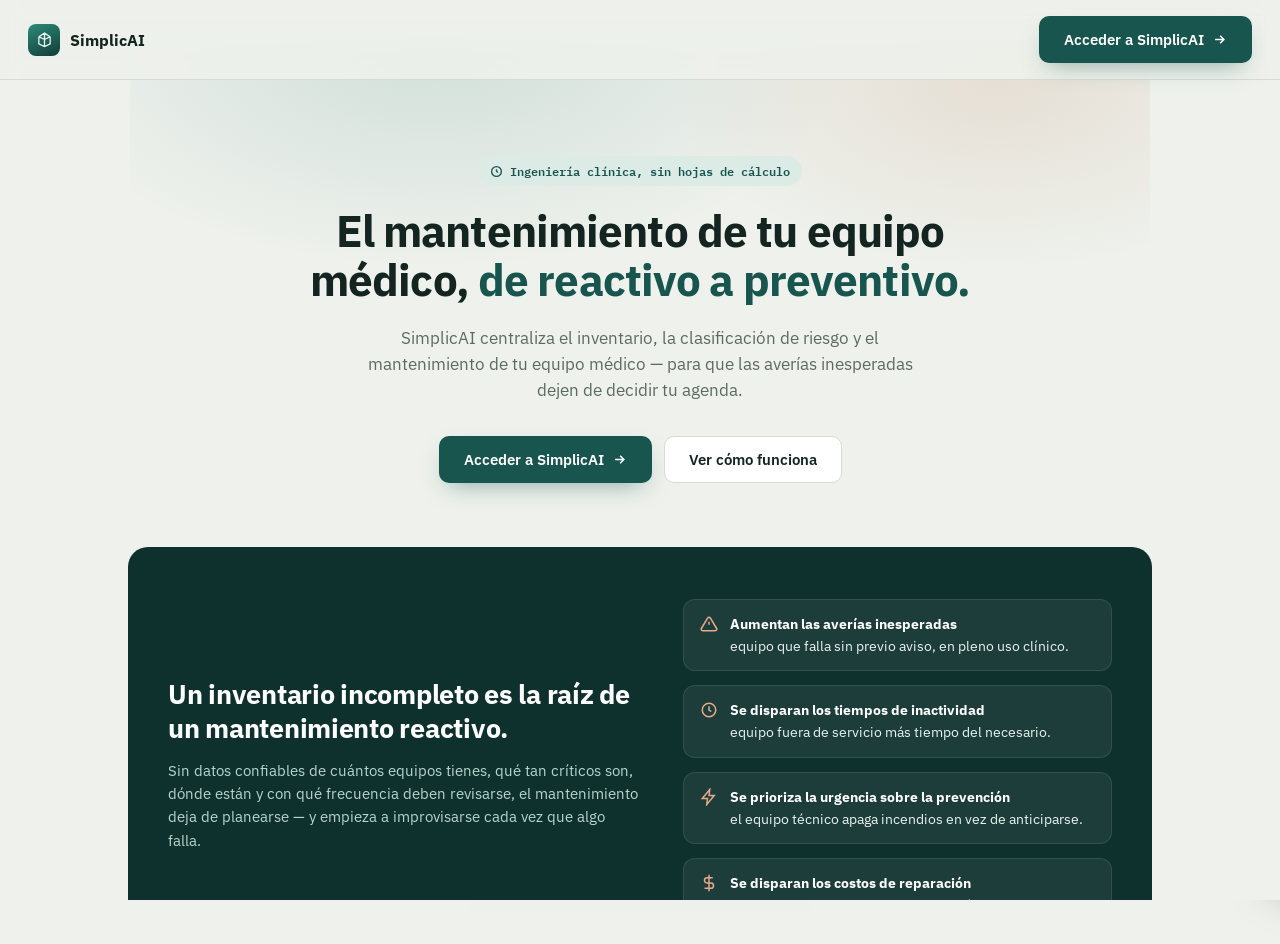
==== commit d1f13af8: "Replace the global search with a Ctrl+K command palette - Add js/paleta.js: a command palette reacha" ====
--- a/index.html
+++ b/index.html
@@ -287,13 +287,18 @@
         <div class="topbar-eyebrow">Hospital General del Valle · ZMG</div>
         <h1 id="topbarTitle">Panel General</h1>
       </div>
-      <div class="search">
+      <button class="cmdk-trigger" onclick="abrirPaleta()" title="Buscar en toda la plataforma (Ctrl K)">
         <svg viewBox="0 0 24 24" fill="none" stroke="currentColor" stroke-width="2"><circle cx="11" cy="11" r="7"/><path d="M21 21l-4.35-4.35"/></svg>
-        <input type="text" placeholder="Buscar equipo, folio o serie…" id="globalSearch">
-      </div>
-      <button class="icon-btn" title="Notificaciones">
-        <svg viewBox="0 0 24 24" fill="none" stroke="currentColor" stroke-width="1.8"><path d="M18 8a6 6 0 10-12 0c0 7-3 9-3 9h18s-3-2-3-9"/><path d="M13.7 21a2 2 0 01-3.4 0"/></svg>
-      </button>
+        <span>Buscar o ir a…</span>
+        <kbd>Ctrl K</kbd>
+      </button>
+      <div class="notif-wrap">
+        <button class="icon-btn" id="notifBtn" title="Notificaciones" onclick="toggleNotificaciones()">
+          <svg viewBox="0 0 24 24" fill="none" stroke="currentColor" stroke-width="1.8"><path d="M18 8a6 6 0 10-12 0c0 7-3 9-3 9h18s-3-2-3-9"/><path d="M13.7 21a2 2 0 01-3.4 0"/></svg>
+          <span class="notif-badge" id="notifBadge" style="display:none;">0</span>
+        </button>
+        <div class="notif-popup" id="notifPanel"></div>
+      </div>
     </div>
 
     <div class="content">
@@ -675,6 +680,11 @@
           <div class="card kpi"><div class="kpi-label">Pospuesta <span class="kpi-dot" style="background:var(--muted)"></span></div><div class="kpi-value" id="corrPos">0</div></div>
         </div>
 
+        <div class="filters">
+          <input class="input" id="corrBuscar" placeholder="Buscar por folio, equipo o técnico…"
+                 style="min-width:300px;" oninput="renderCorrectivo()">
+        </div>
+
         <div class="card">
           <div class="table-wrap">
             <table>
@@ -750,6 +760,11 @@
         <div class="topbar-eyebrow">SimplicAI · Gestión de clientes</div>
         <h1 id="provTopbarTitle">Panel General</h1>
       </div>
+      <button class="cmdk-trigger" style="margin-left:auto;" onclick="abrirPaleta()" title="Buscar en toda la plataforma (Ctrl K)">
+        <svg viewBox="0 0 24 24" fill="none" stroke="currentColor" stroke-width="2"><circle cx="11" cy="11" r="7"/><path d="M21 21l-4.35-4.35"/></svg>
+        <span>Buscar o ir a…</span>
+        <kbd>Ctrl K</kbd>
+      </button>
     </div>
 
     <div class="content">
@@ -884,6 +899,10 @@
           <div class="card kpi"><div class="kpi-label">Regular <span class="kpi-dot" style="background:var(--green-600)"></span></div><div class="kpi-value" id="provOrdReg">0</div></div>
           <div class="card kpi"><div class="kpi-label">Cerradas <span class="kpi-dot" style="background:var(--muted)"></span></div><div class="kpi-value" id="provOrdCerradas">0</div></div>
         </div>
+        <div class="filters">
+          <input class="input" id="provOrdBuscar" placeholder="Buscar por folio, hospital, equipo o técnico…"
+                 style="min-width:340px;" oninput="renderProviderOrdenesGlobal()">
+        </div>
         <div class="card">
           <div class="table-wrap">
             <table>
@@ -965,6 +984,10 @@
           <label>Próxima renovación</label>
           <input class="input" type="date" id="newHospRenovacion">
         </div>
+      </div>
+      <div class="field">
+        <label>Anticipación de órdenes IMP <span class="hint">— días antes de la fecha objetivo del preventivo</span></label>
+        <input class="input" type="number" min="0" max="180" id="newHospDiasIMP" value="30">
       </div>
       <div class="scope-note">Este hospital se agrega con listas de equipos y órdenes vacías — se van llenando conforme se dan de alta sus equipos, igual que Clínica Santa Fe u Hospital Regional Tonalá.</div>
     </div>
@@ -1203,6 +1226,36 @@
       <div id="hospOrderValidacion"></div>
     </div>
     <div class="modal-foot" id="hospOrderFoot"></div>
+  </div>
+</div>
+
+<!-- ============ MODAL: POSPONER ORDEN ============ -->
+<div class="modal-overlay" id="posponerOverlay">
+  <div class="modal" style="width:min(480px, 100%);">
+    <div class="modal-head">
+      <div>
+        <h3>Posponer orden <span class="mono" id="posponerFolio">—</span></h3>
+        <p>El aplazamiento queda registrado en la bitácora de la orden.</p>
+      </div>
+      <button class="drawer-close" onclick="closePosponerModal()">
+        <svg viewBox="0 0 24 24" fill="none" stroke="currentColor" stroke-width="2"><path d="M6 6l12 12M18 6L6 18"/></svg>
+      </button>
+    </div>
+    <div class="modal-body">
+      <div class="field">
+        <label>Motivo del aplazamiento <span class="hint">— obligatorio</span></label>
+        <textarea class="input" id="posponerMotivo" placeholder="Ej. El área no puede liberar el equipo esta semana por carga quirúrgica."></textarea>
+      </div>
+      <div class="field">
+        <label>Nueva fecha programada <span class="hint">— obligatoria</span></label>
+        <input class="input" type="date" id="posponerFecha">
+      </div>
+      <div class="scope-note">La urgencia con la que se reportó la orden se conserva en el registro: posponer no la reevalúa.</div>
+    </div>
+    <div class="modal-foot">
+      <button class="btn btn-ghost" onclick="closePosponerModal()">Cancelar</button>
+      <button class="btn btn-clay" onclick="confirmarPosponerOrden()">Posponer orden</button>
+    </div>
   </div>
 </div>
 
@@ -1315,7 +1368,33 @@
         </div>
         <div class="field"><label>Proveedor</label><input class="input" id="newProveedor" placeholder="Nombre del proveedor"></div>
       </div>
-      <div class="scope-note">En este mockup el alta agrega el equipo con estado "Operativo" y sin clasificación GE; se clasifica luego desde Programa de Mantenimiento.</div>
+
+      <div class="form-row">
+        <div class="field"><label>Garantía <span class="hint">— opcional</span></label><input class="input" id="newGarantia" placeholder="Ej. Vigente hasta 2027-05-30 (partes y mano de obra)"></div>
+        <div class="field"><label>Vida útil estimada <span class="hint">— años</span></label><input class="input" type="number" min="1" max="40" id="newVidaUtil" placeholder="Ej. 10"></div>
+      </div>
+
+      <div class="field">
+        <label>Accesorios <span class="hint">— se agregan de uno en uno</span></label>
+        <div class="chip-list" id="newAccesoriosList"></div>
+        <div class="check-meta">
+          <input class="input" id="newAccesoriosInput" placeholder="Ej. Cable de paciente de 5 derivaciones"
+                 onkeydown="if(event.key==='Enter'){event.preventDefault(); agregarItemLista('newAccesorios');}">
+          <button class="btn btn-ghost btn-sm" onclick="agregarItemLista('newAccesorios')">Agregar</button>
+        </div>
+      </div>
+
+      <div class="field">
+        <label>Manuales y documentos</label>
+        <div class="chip-list" id="newManualesList"></div>
+        <div class="check-meta">
+          <input class="input" id="newManualesInput" placeholder="Ej. Manual de servicio (rev. 2024)"
+                 onkeydown="if(event.key==='Enter'){event.preventDefault(); agregarItemLista('newManuales');}">
+          <button class="btn btn-ghost btn-sm" onclick="agregarItemLista('newManuales')">Agregar</button>
+        </div>
+      </div>
+
+      <div class="scope-note">En este mockup el alta agrega el equipo con estado "Operativo" y sin clasificación GE; se clasifica luego desde Programa de Mantenimiento. Los manuales se registran como referencia de texto — adjuntar archivos requiere almacenamiento del backend.</div>
     </div>
     <div class="modal-foot">
       <button class="btn btn-ghost" onclick="closeAddEquipoModal()">Cancelar</button>
@@ -1351,13 +1430,57 @@
         </div>
         <div class="field"><label>Proveedor</label><input class="input" id="editProveedor"></div>
       </div>
-      <div class="field"><label>Estado operativo</label>
-        <select class="select" id="editEstado"><option>Operativo</option><option>En mantenimiento</option><option>Fuera de servicio</option></select>
+      <div class="form-row">
+        <div class="field"><label>Estado operativo</label>
+          <select class="select" id="editEstado"><option>Operativo</option><option>En mantenimiento</option><option>Fuera de servicio</option></select>
+        </div>
+        <div class="field"><label>Vida útil estimada <span class="hint">— años</span></label><input class="input" type="number" min="1" max="40" id="editVidaUtil"></div>
+      </div>
+
+      <div class="field"><label>Garantía</label><input class="input" id="editGarantia" placeholder="Ej. Vigente hasta 2027-05-30 (partes y mano de obra)"></div>
+
+      <div class="field">
+        <label>Accesorios <span class="hint">— se agregan de uno en uno</span></label>
+        <div class="chip-list" id="editAccesoriosList"></div>
+        <div class="check-meta">
+          <input class="input" id="editAccesoriosInput" placeholder="Ej. Cable de paciente de 5 derivaciones"
+                 onkeydown="if(event.key==='Enter'){event.preventDefault(); agregarItemLista('editAccesorios');}">
+          <button class="btn btn-ghost btn-sm" onclick="agregarItemLista('editAccesorios')">Agregar</button>
+        </div>
+      </div>
+
+      <div class="field">
+        <label>Manuales y documentos</label>
+        <div class="chip-list" id="editManualesList"></div>
+        <div class="check-meta">
+          <input class="input" id="editManualesInput" placeholder="Ej. Manual de servicio (rev. 2024)"
+                 onkeydown="if(event.key==='Enter'){event.preventDefault(); agregarItemLista('editManuales');}">
+          <button class="btn btn-ghost btn-sm" onclick="agregarItemLista('editManuales')">Agregar</button>
+        </div>
       </div>
     </div>
     <div class="modal-foot">
       <button class="btn btn-ghost" onclick="closeEditEquipoModal()">Cancelar</button>
       <button class="btn btn-primary" onclick="saveEditEquipo()">Guardar cambios</button>
+    </div>
+  </div>
+</div>
+
+<!-- ============ PALETA DE COMANDOS (Ctrl K) ============ -->
+<div class="paleta-overlay" id="paletaOverlay" onclick="if(event.target===this) cerrarPaleta()">
+  <div class="paleta">
+    <div class="paleta-input-row">
+      <svg viewBox="0 0 24 24" fill="none" stroke="currentColor" stroke-width="2"><circle cx="11" cy="11" r="7"/><path d="M21 21l-4.35-4.35"/></svg>
+      <input id="paletaInput" type="text" autocomplete="off" spellcheck="false"
+             placeholder="Busca un equipo, folio o módulo… o escribe para ir a algún lado"
+             oninput="paletaIndice = 0; renderPaleta();">
+      <kbd>esc</kbd>
+    </div>
+    <div class="paleta-resultados" id="paletaResultados"></div>
+    <div class="paleta-foot">
+      <span><kbd>↑</kbd><kbd>↓</kbd> navegar</span>
+      <span><kbd>↵</kbd> abrir</span>
+      <span><kbd>esc</kbd> cerrar</span>
     </div>
   </div>
 </div>
@@ -1376,6 +1499,8 @@
 <script src="js/equipos.js"></script>
 <script src="js/dashboard.js"></script>
 <script src="js/provider.js"></script>
+<script src="js/topbar.js"></script>
+<script src="js/paleta.js"></script>
 <script src="js/shell.js"></script>
 </body>
 </html>
--- a/css/styles.css
+++ b/css/styles.css
@@ -112,18 +112,161 @@
   }
   .topbar h1{font-size:19px; font-weight:700;}
   .topbar-eyebrow{font-size:11px; text-transform:uppercase; letter-spacing:0.08em; color:var(--muted); margin-bottom:2px;}
-  .search{
-    margin-left:auto; display:flex; align-items:center; gap:8px;
-    background:var(--panel-2); border:1px solid var(--line); border-radius:8px;
-    padding:7px 12px; width:280px; color:var(--muted);
-  }
-  .search svg{width:15px; height:15px; flex:0 0 15px;}
-  .search input{border:none; background:transparent; outline:none; width:100%; color:var(--ink); font-size:13px;}
   .icon-btn{
     width:34px; height:34px; border-radius:8px; border:1px solid var(--line); background:var(--panel);
     display:flex; align-items:center; justify-content:center; color:var(--ink-soft);
+    position:relative;
   }
   .icon-btn svg{width:16px; height:16px;}
+
+  /* ===== Paleta de comandos (Ctrl K) ===== */
+  .cmdk-trigger{
+    margin-left:auto; display:flex; align-items:center; gap:9px;
+    background:var(--panel-2); border:1px solid var(--line); border-radius:9px;
+    padding:8px 10px 8px 12px; width:290px; color:var(--muted); font-size:13px;
+    transition:border-color .12s ease, background .12s ease;
+  }
+  .cmdk-trigger:hover{border-color:var(--teal-500); background:var(--panel);}
+  .cmdk-trigger svg{width:15px; height:15px; flex:0 0 15px;}
+  .cmdk-trigger span{flex:1; text-align:left;}
+  kbd{
+    font-family:'IBM Plex Mono',monospace; font-size:10.5px; font-weight:600; color:var(--muted);
+    background:var(--panel); border:1px solid var(--line); border-bottom-width:2px;
+    border-radius:5px; padding:1px 5px; white-space:nowrap;
+  }
+
+  .paleta-overlay{
+    position:fixed; inset:0; z-index:300; display:none;
+    background:rgba(15,30,28,0.5); backdrop-filter:blur(3px);
+    padding:12vh 16px 16px; justify-content:center; align-items:flex-start;
+  }
+  .paleta-overlay.active{display:flex;}
+  .paleta{
+    width:min(620px, 100%); background:var(--panel);
+    border:1px solid var(--line); border-radius:14px; overflow:hidden;
+    box-shadow:0 32px 80px -20px rgba(15,30,28,0.55);
+    animation:paletaIn .14s ease;
+  }
+  @keyframes paletaIn{from{opacity:0; transform:translateY(-8px) scale(.985);} to{opacity:1; transform:none;}}
+
+  .paleta-input-row{
+    display:flex; align-items:center; gap:11px;
+    padding:14px 16px; border-bottom:1px solid var(--line);
+  }
+  .paleta-input-row svg{width:17px; height:17px; flex:0 0 17px; color:var(--muted);}
+  .paleta-input-row input{
+    flex:1; border:none; outline:none; background:transparent;
+    font-size:15px; color:var(--ink);
+  }
+  .paleta-input-row input::placeholder{color:var(--muted);}
+
+  .paleta-resultados{max-height:min(420px, 52vh); overflow-y:auto; padding:6px 0;}
+  .paleta-grupo{
+    font-size:10.5px; text-transform:uppercase; letter-spacing:0.08em; color:var(--muted);
+    font-weight:700; padding:10px 16px 5px;
+  }
+  .paleta-item{
+    display:flex; align-items:center; gap:11px; width:100%; text-align:left;
+    background:none; border:none; padding:9px 12px; margin:0 6px; width:calc(100% - 12px);
+    border-radius:8px;
+  }
+  .paleta-item.selected{background:var(--teal-100);}
+  .paleta-icono{
+    width:28px; height:28px; border-radius:8px; flex:0 0 28px;
+    background:var(--panel-2); border:1px solid var(--line); color:var(--ink-soft);
+    display:flex; align-items:center; justify-content:center;
+  }
+  .paleta-item.selected .paleta-icono{background:var(--panel); border-color:var(--teal-500); color:var(--teal-700);}
+  .paleta-icono svg{width:14px; height:14px;}
+  .paleta-body{flex:1; min-width:0;}
+  .paleta-titulo{display:block; font-size:13.5px; font-weight:600; color:var(--ink); line-height:1.3;}
+  .paleta-sub{
+    display:block; font-size:11.5px; color:var(--muted); margin-top:1px;
+    overflow:hidden; text-overflow:ellipsis; white-space:nowrap;
+  }
+  .paleta-enter{
+    font-family:'IBM Plex Mono',monospace; font-size:12px; color:var(--teal-700);
+    opacity:0; flex:0 0 auto;
+  }
+  .paleta-item.selected .paleta-enter{opacity:1;}
+
+  .paleta-vacio{padding:34px 20px; text-align:center; font-size:12.5px; color:var(--muted);}
+  .paleta-vacio-title{font-size:14px; font-weight:600; color:var(--ink-soft); margin-bottom:3px;}
+
+  .paleta-foot{
+    display:flex; gap:16px; align-items:center; justify-content:flex-start;
+    padding:9px 16px; border-top:1px solid var(--line-soft); background:var(--panel-2);
+    font-size:11px; color:var(--muted);
+  }
+  .paleta-foot span{display:inline-flex; align-items:center; gap:4px;}
+
+  /* ===== Centro de notificaciones (campana de la barra superior) ===== */
+  .notif-wrap{position:relative;}
+  .icon-btn.active{background:var(--teal-100); border-color:var(--teal-500); color:var(--teal-800);}
+  .notif-badge{
+    position:absolute; top:-6px; right:-6px; min-width:18px; height:18px; padding:0 5px;
+    border-radius:20px; background:var(--red-700); color:#fff;
+    font-family:'IBM Plex Mono',monospace; font-size:10px; font-weight:700;
+    display:flex; align-items:center; justify-content:center; border:2px solid var(--panel);
+    box-shadow:0 2px 6px -1px rgba(150,40,28,0.5);
+  }
+
+  .notif-popup{
+    position:absolute; top:calc(100% + 12px); right:0; z-index:60;
+    width:min(380px, 92vw);
+    background:var(--panel); border:1px solid var(--line); border-radius:14px;
+    box-shadow:0 24px 56px -18px rgba(15,49,46,0.4), 0 2px 8px -2px rgba(15,49,46,0.12);
+    opacity:0; visibility:hidden; transform:translateY(-6px) scale(.98);
+    transition:opacity .16s ease, transform .16s ease, visibility .16s;
+  }
+  .notif-popup.active{opacity:1; visibility:visible; transform:none;}
+  /* Punta que ancla el popup a la campana */
+  .notif-popup::before{
+    content:""; position:absolute; top:-6px; right:14px; width:11px; height:11px;
+    background:var(--panel); border-left:1px solid var(--line); border-top:1px solid var(--line);
+    transform:rotate(45deg); border-radius:2px 0 0 0;
+  }
+
+  .notif-head{
+    position:relative; display:flex; justify-content:space-between; align-items:center;
+    padding:14px 16px 12px; border-bottom:1px solid var(--line-soft);
+    font-size:11px; font-weight:700; text-transform:uppercase; letter-spacing:0.08em;
+    color:var(--ink-soft); background:var(--panel-2); border-radius:14px 14px 0 0;
+  }
+  .notif-count{
+    font-family:'IBM Plex Mono',monospace; font-size:11px; font-weight:700;
+    background:var(--teal-700); color:#fff; border-radius:20px; padding:1px 8px; letter-spacing:0;
+  }
+  .notif-list{max-height:min(420px, 58vh); overflow-y:auto; border-radius:0 0 14px 14px;}
+
+  .notif-item{
+    display:flex; align-items:center; gap:11px; width:100%; text-align:left;
+    background:none; border:none; border-bottom:1px solid var(--line-soft);
+    padding:12px 14px; transition:background .12s ease;
+  }
+  .notif-item:last-child{border-bottom:none;}
+  .notif-item:hover{background:var(--panel-2);}
+  .notif-icon{
+    width:30px; height:30px; border-radius:9px; flex:0 0 30px;
+    display:flex; align-items:center; justify-content:center;
+  }
+  .notif-icon svg{width:15px; height:15px;}
+  .notif-icon.tone-danger{background:var(--red-100); color:var(--red-700);}
+  .notif-icon.tone-warning{background:var(--amber-100); color:#8a6606;}
+  .notif-icon.tone-success{background:var(--green-100); color:var(--green-600);}
+  .notif-icon.tone-info{background:var(--teal-100); color:var(--teal-700);}
+  .notif-body{flex:1; min-width:0;}
+  .notif-title{display:block; font-size:13px; font-weight:600; color:var(--ink); line-height:1.3;}
+  .notif-text{
+    display:block; font-size:11.8px; color:var(--muted); margin-top:2px; line-height:1.35;
+    overflow:hidden; text-overflow:ellipsis; white-space:nowrap;
+  }
+  .notif-chevron{width:14px; height:14px; flex:0 0 14px; color:var(--line); transition:color .12s ease;}
+  .notif-item:hover .notif-chevron{color:var(--muted);}
+
+  .notif-empty{padding:30px 20px; text-align:center; font-size:12.5px; color:var(--muted);}
+  .notif-empty svg{width:28px; height:28px; color:var(--green-600); margin-bottom:8px;}
+  .notif-empty-title{font-size:13.5px; font-weight:600; color:var(--ink-soft); margin-bottom:3px;}
 
   .content{padding:26px 28px 60px; max-width:1320px; width:100%; margin:0 auto;}
   .view{display:none; animation:fade .18s ease;}
@@ -314,6 +457,21 @@
   .check-meta{display:flex; gap:10px; margin-top:2px;}
   .check-meta input{flex:1;}
 
+  /* Listas editables de accesorios y manuales (alta / edición de equipo) */
+  .chip-list{display:flex; flex-wrap:wrap; gap:6px; margin-bottom:6px;}
+  .chip{
+    display:inline-flex; align-items:center; gap:5px;
+    background:var(--panel-2); border:1px solid var(--line); border-radius:20px;
+    padding:3px 5px 3px 11px; font-size:12.5px; color:var(--ink-soft);
+  }
+  .chip-x{
+    width:17px; height:17px; border-radius:50%; border:none; background:transparent;
+    color:var(--muted); display:flex; align-items:center; justify-content:center; padding:0;
+  }
+  .chip-x:hover{background:var(--red-100); color:var(--red-700);}
+  .chip-x svg{width:11px; height:11px;}
+  .chip-empty{font-size:12px; color:var(--muted); font-style:italic;}
+
   .empty-state{padding:40px 20px; text-align:center; color:var(--muted);}
   .empty-state svg{width:34px; height:34px; margin-bottom:10px; opacity:.5;}
   .empty-state .t{font-weight:600; color:var(--ink-soft); margin-bottom:3px;}
@@ -336,7 +494,10 @@
     .sidebar.mobile-open{transform:none;}
     .content{padding:18px 14px 50px;}
     .grid-4, .grid-3, .grid-2, .form-row, .kv{grid-template-columns:1fr;}
-    .search{display:none;}
+    /* En móvil el disparador se reduce a la lupa: el atajo de teclado no aplica ahí. */
+    .cmdk-trigger{width:auto; padding:8px 10px;}
+    .cmdk-trigger span, .cmdk-trigger kbd{display:none;}
+    .paleta-overlay{padding:8vh 12px 12px;}
   }
 
   /* ===== Login gate ===== */
